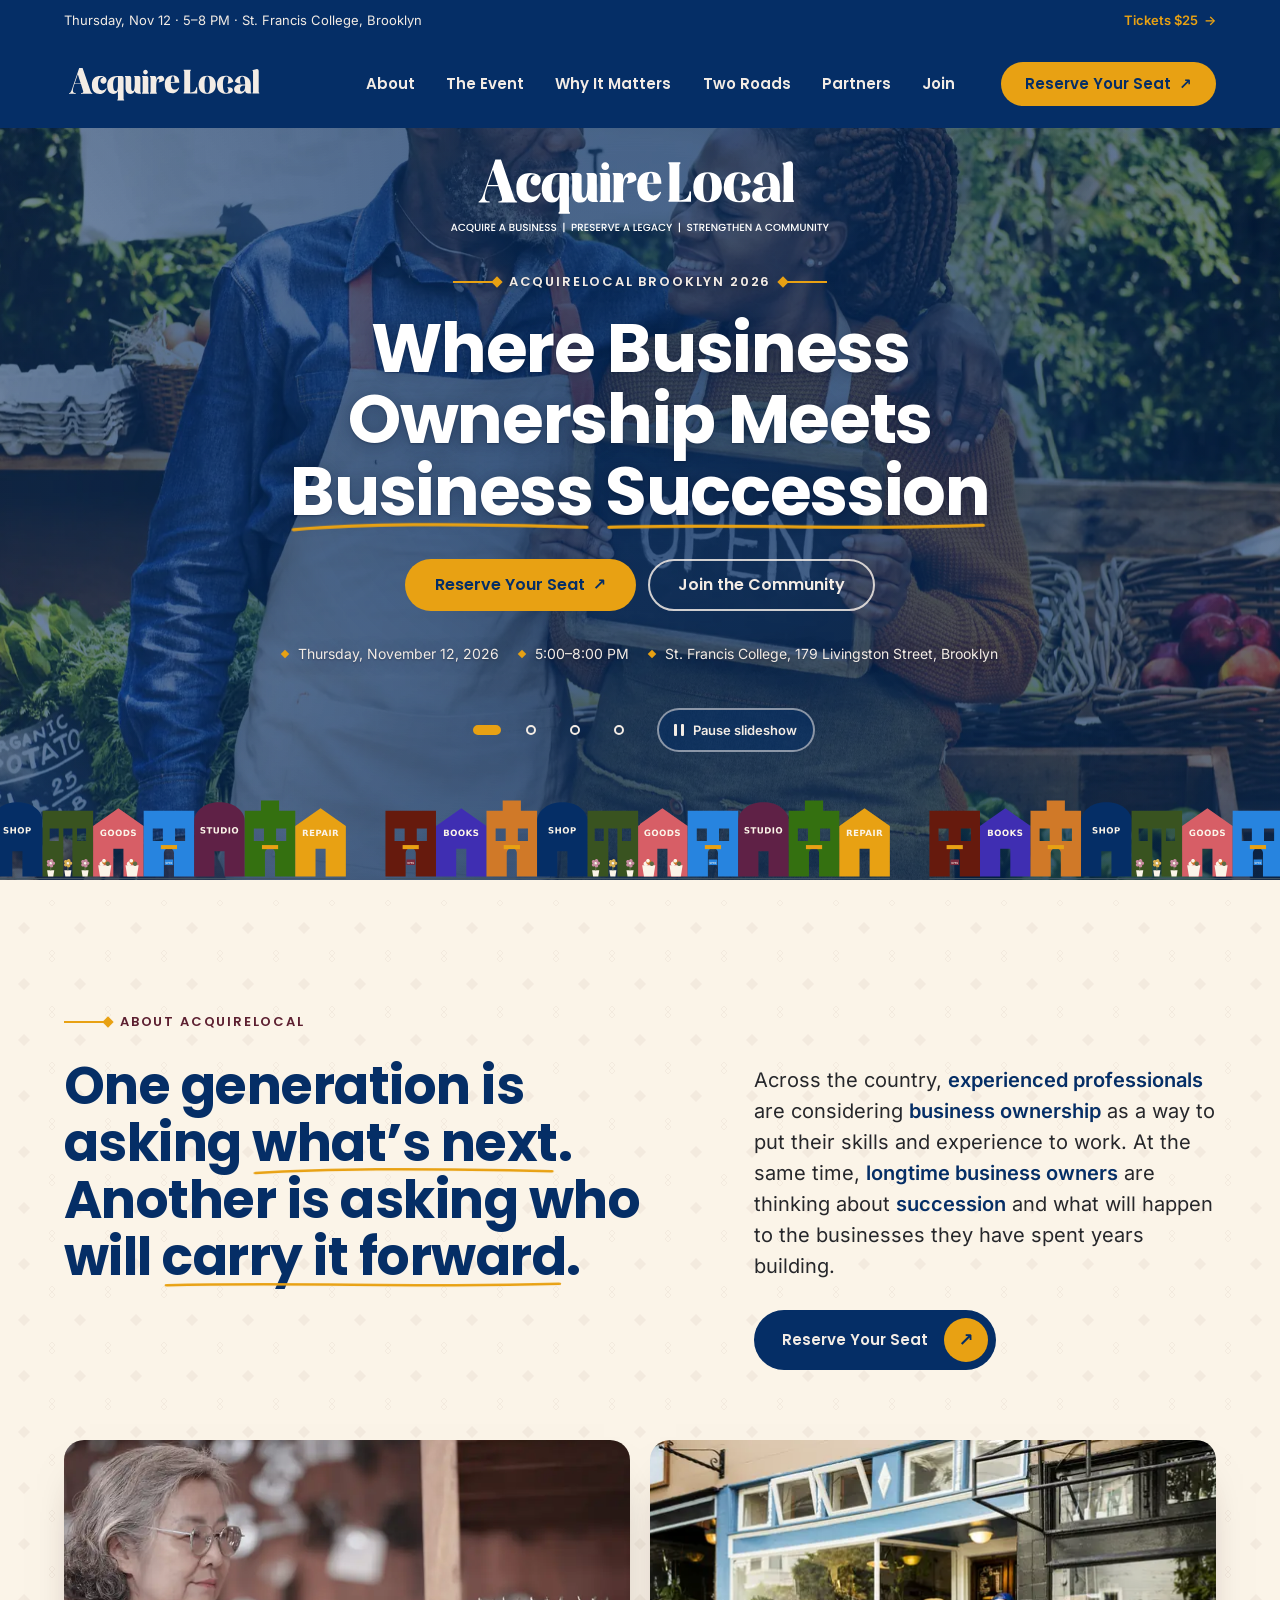
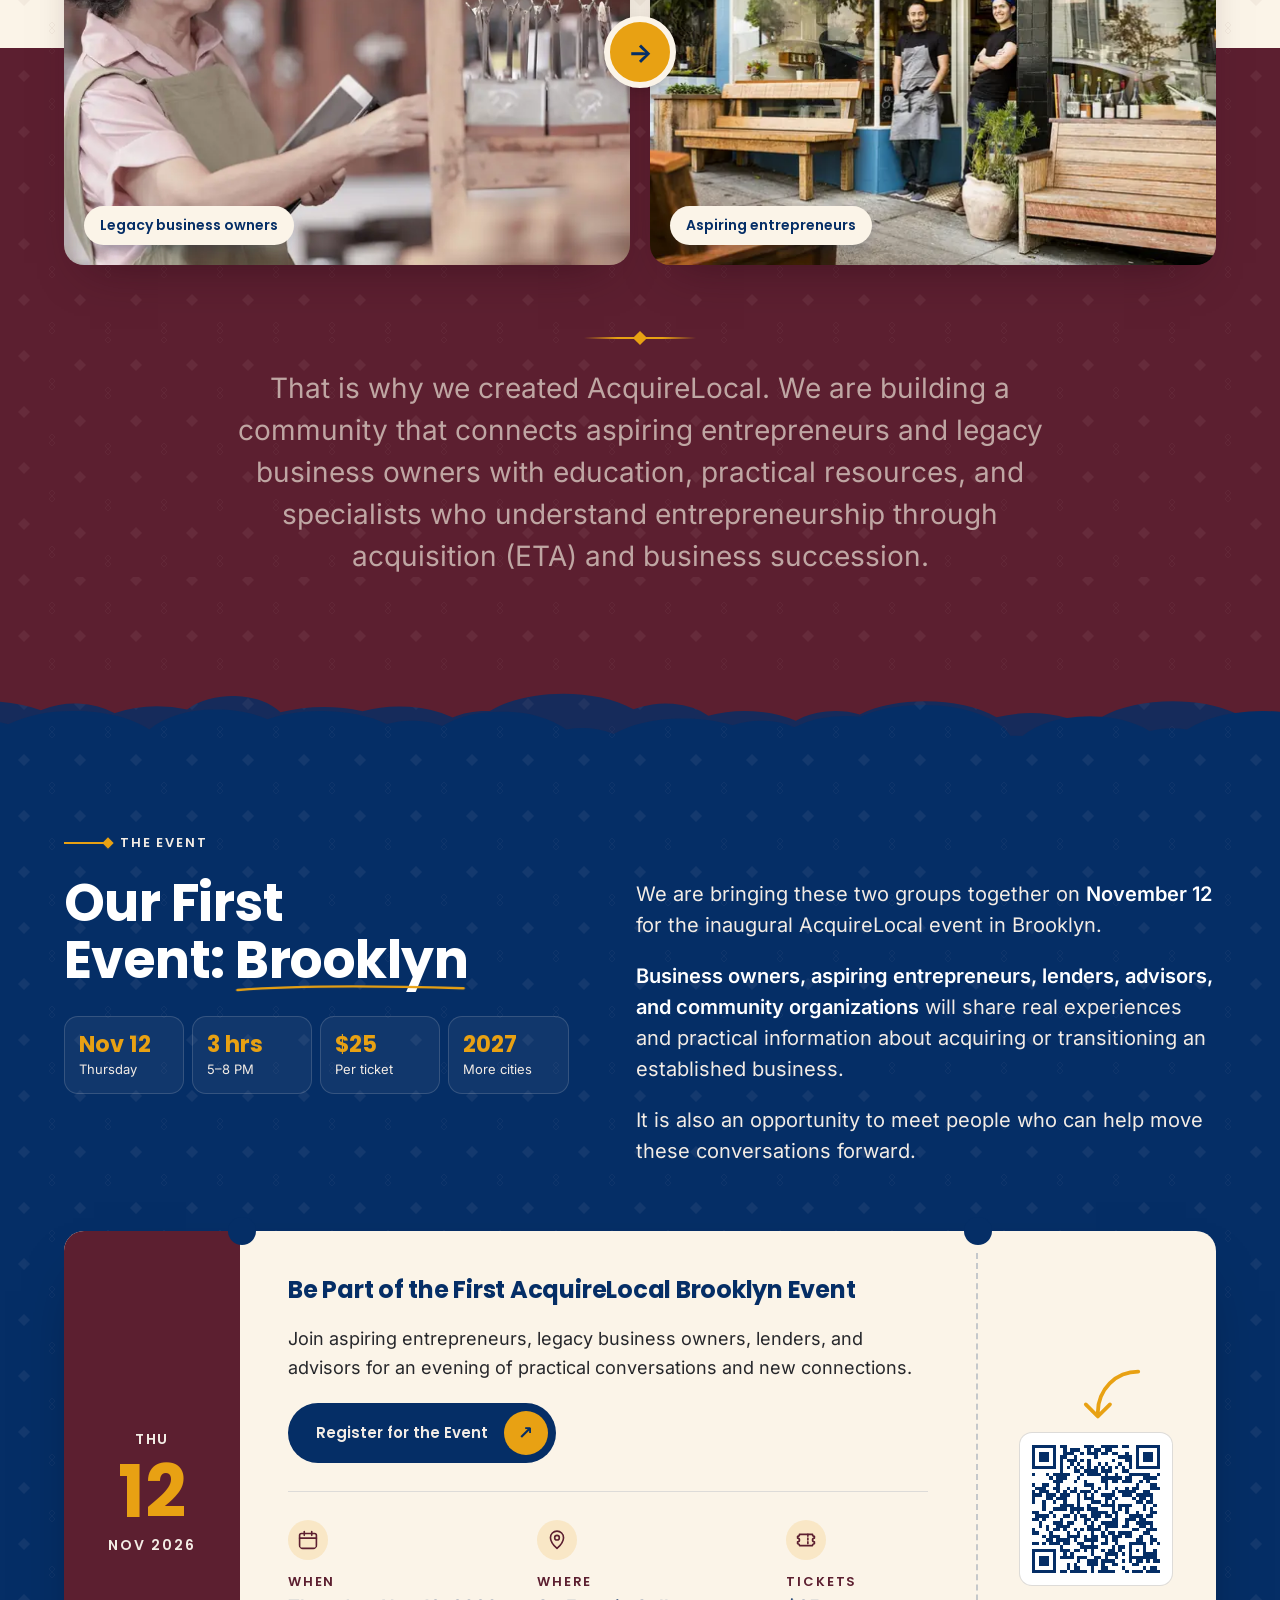
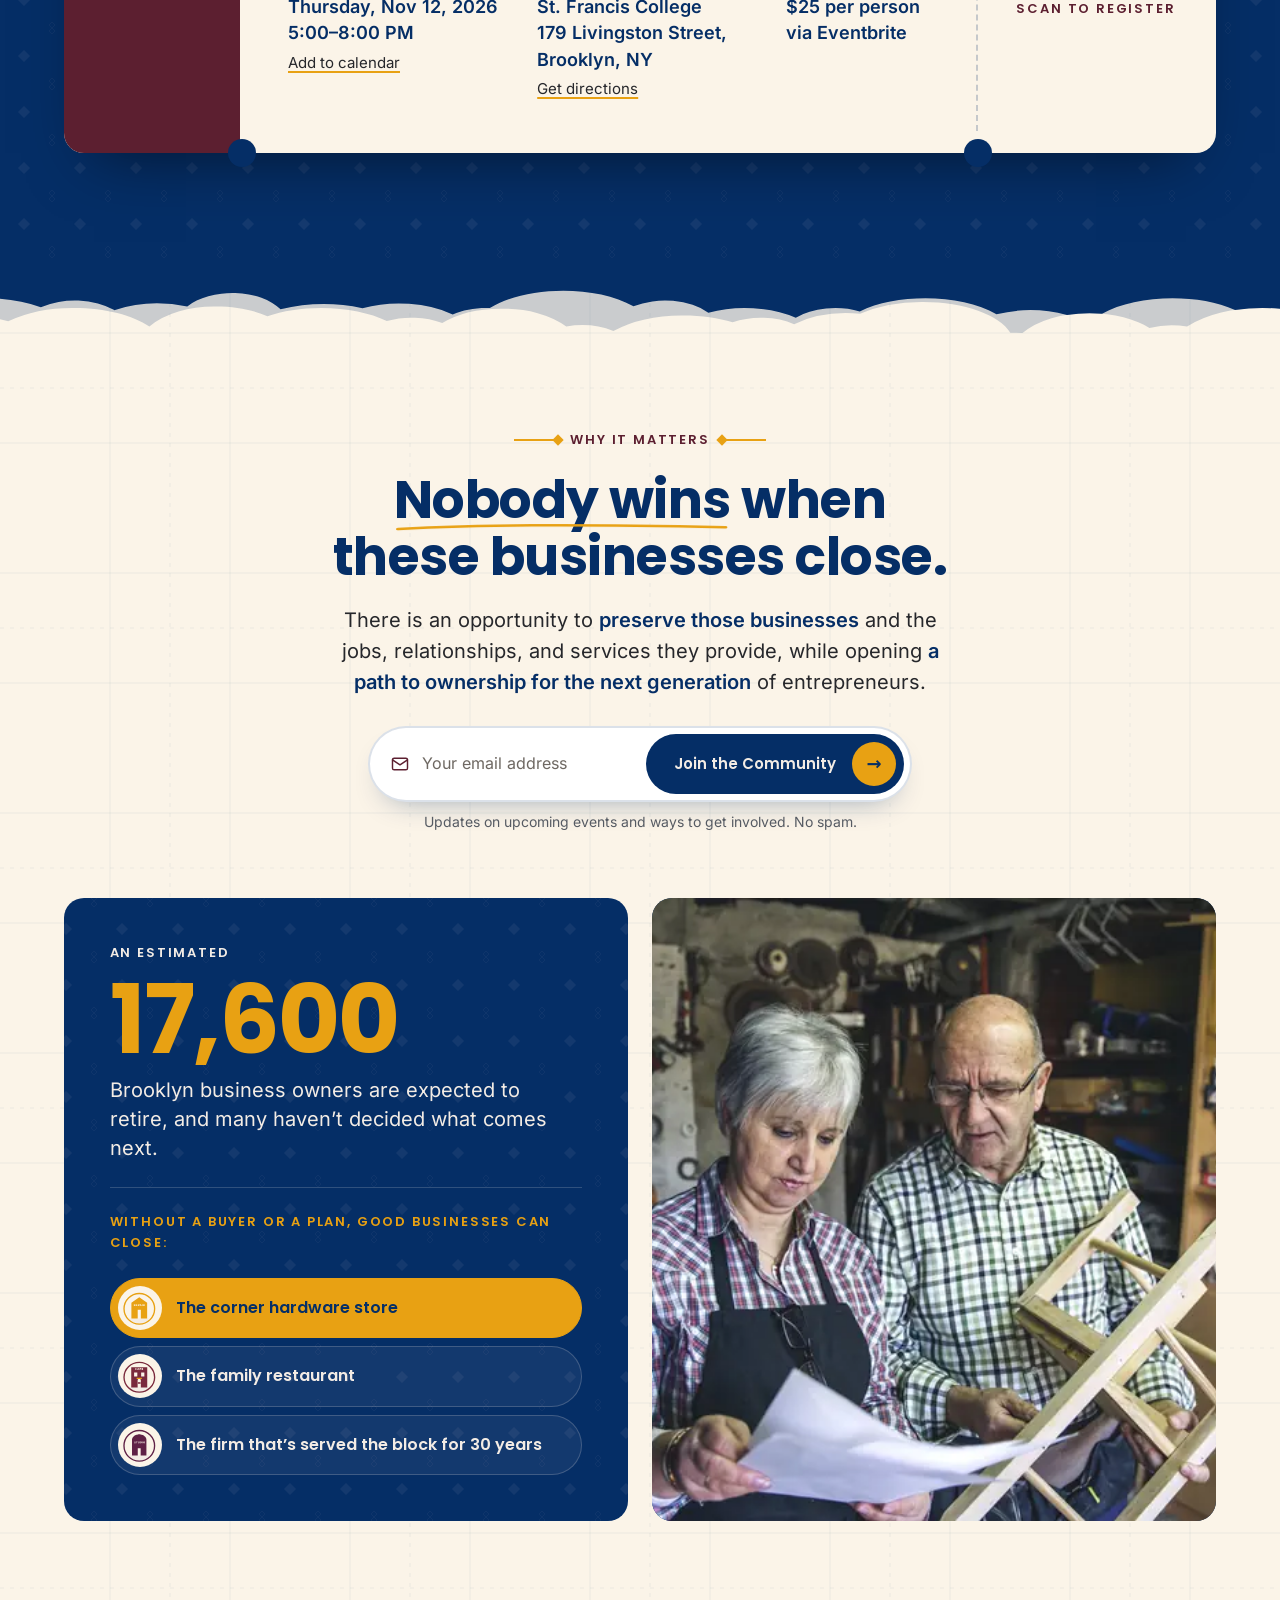
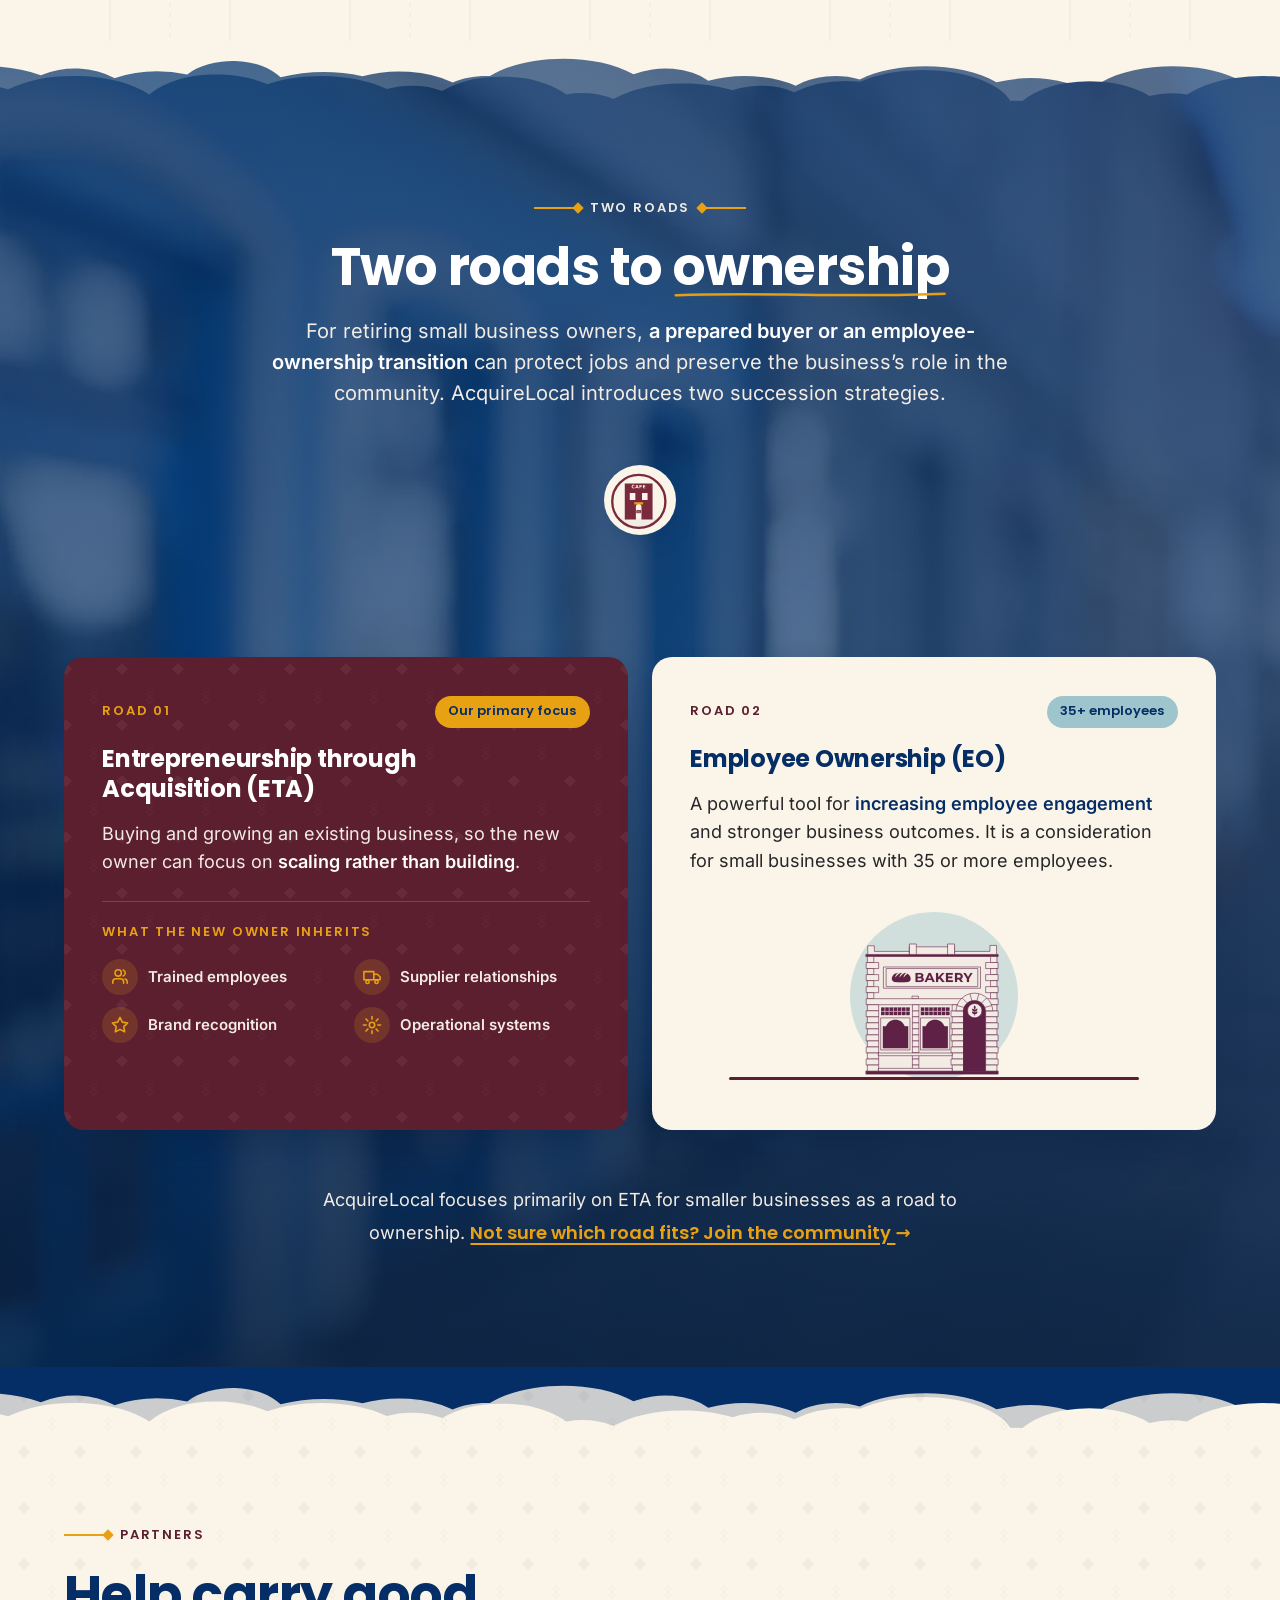
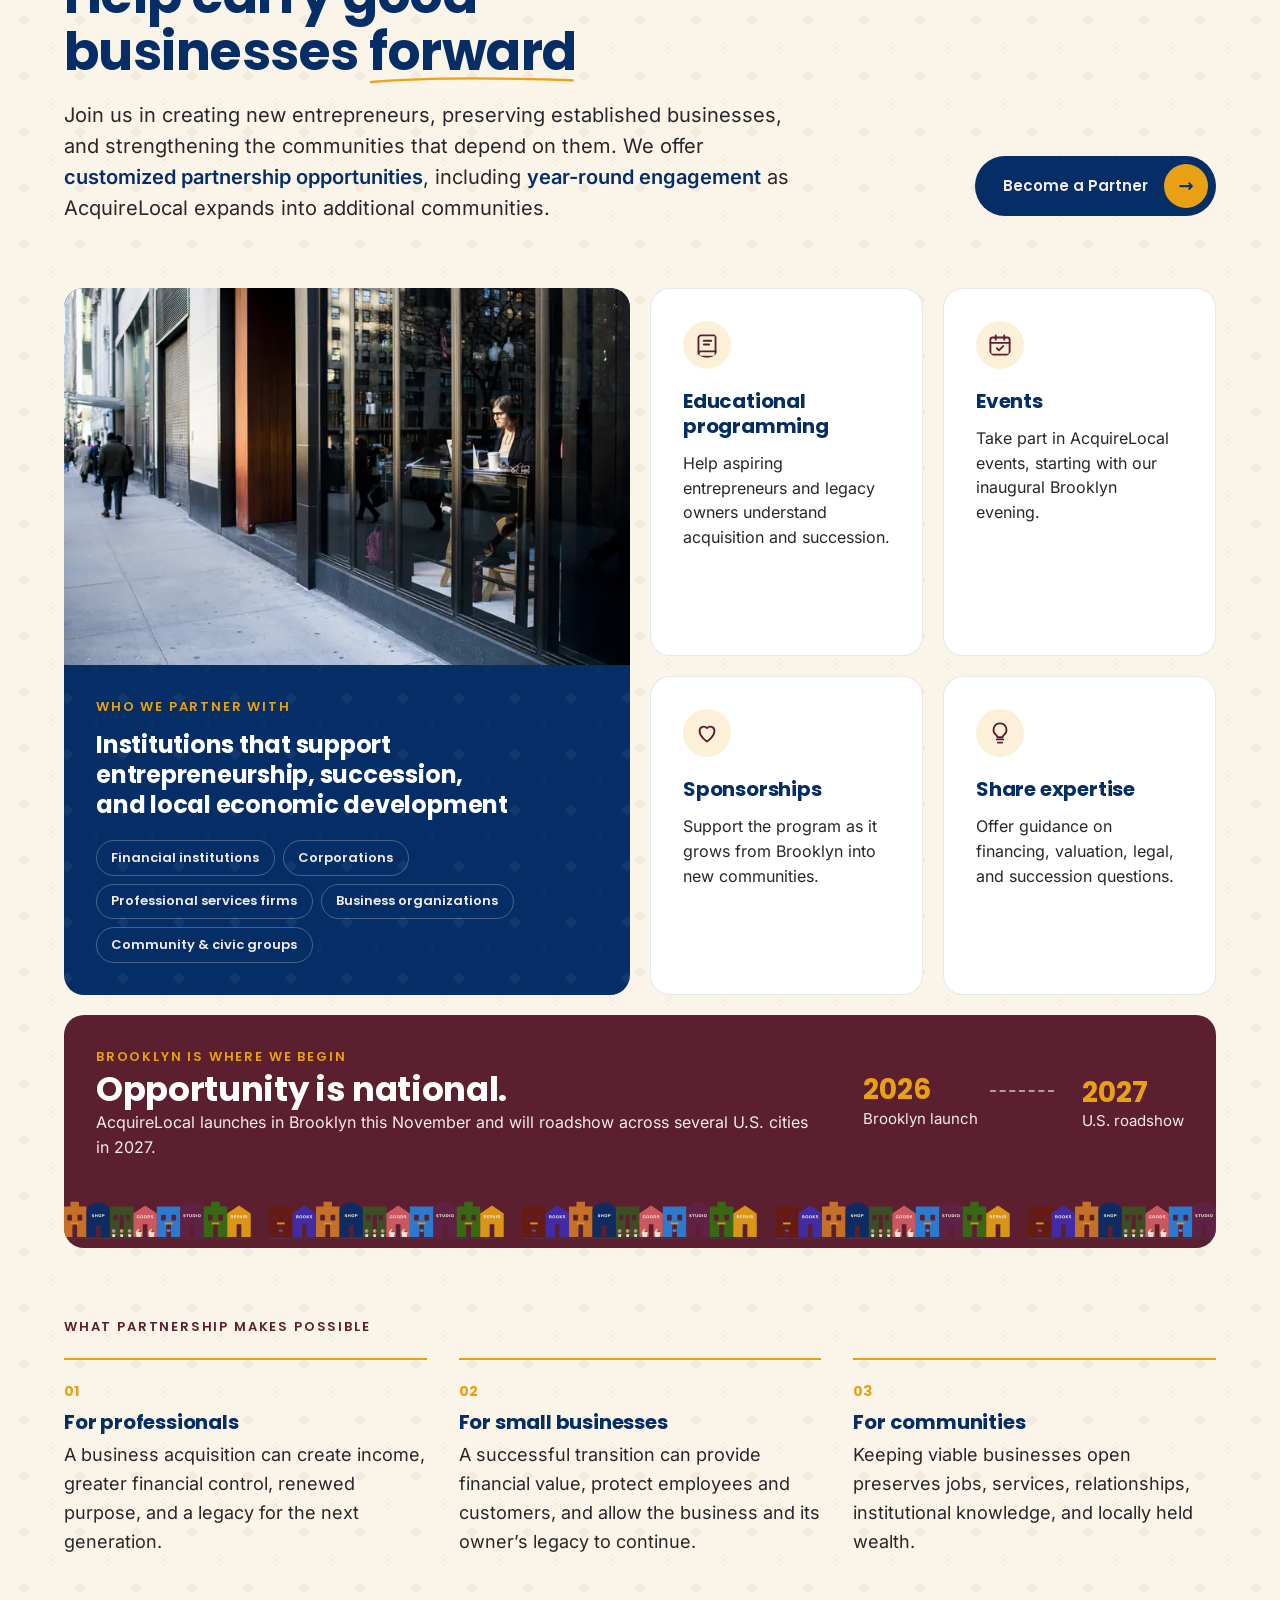
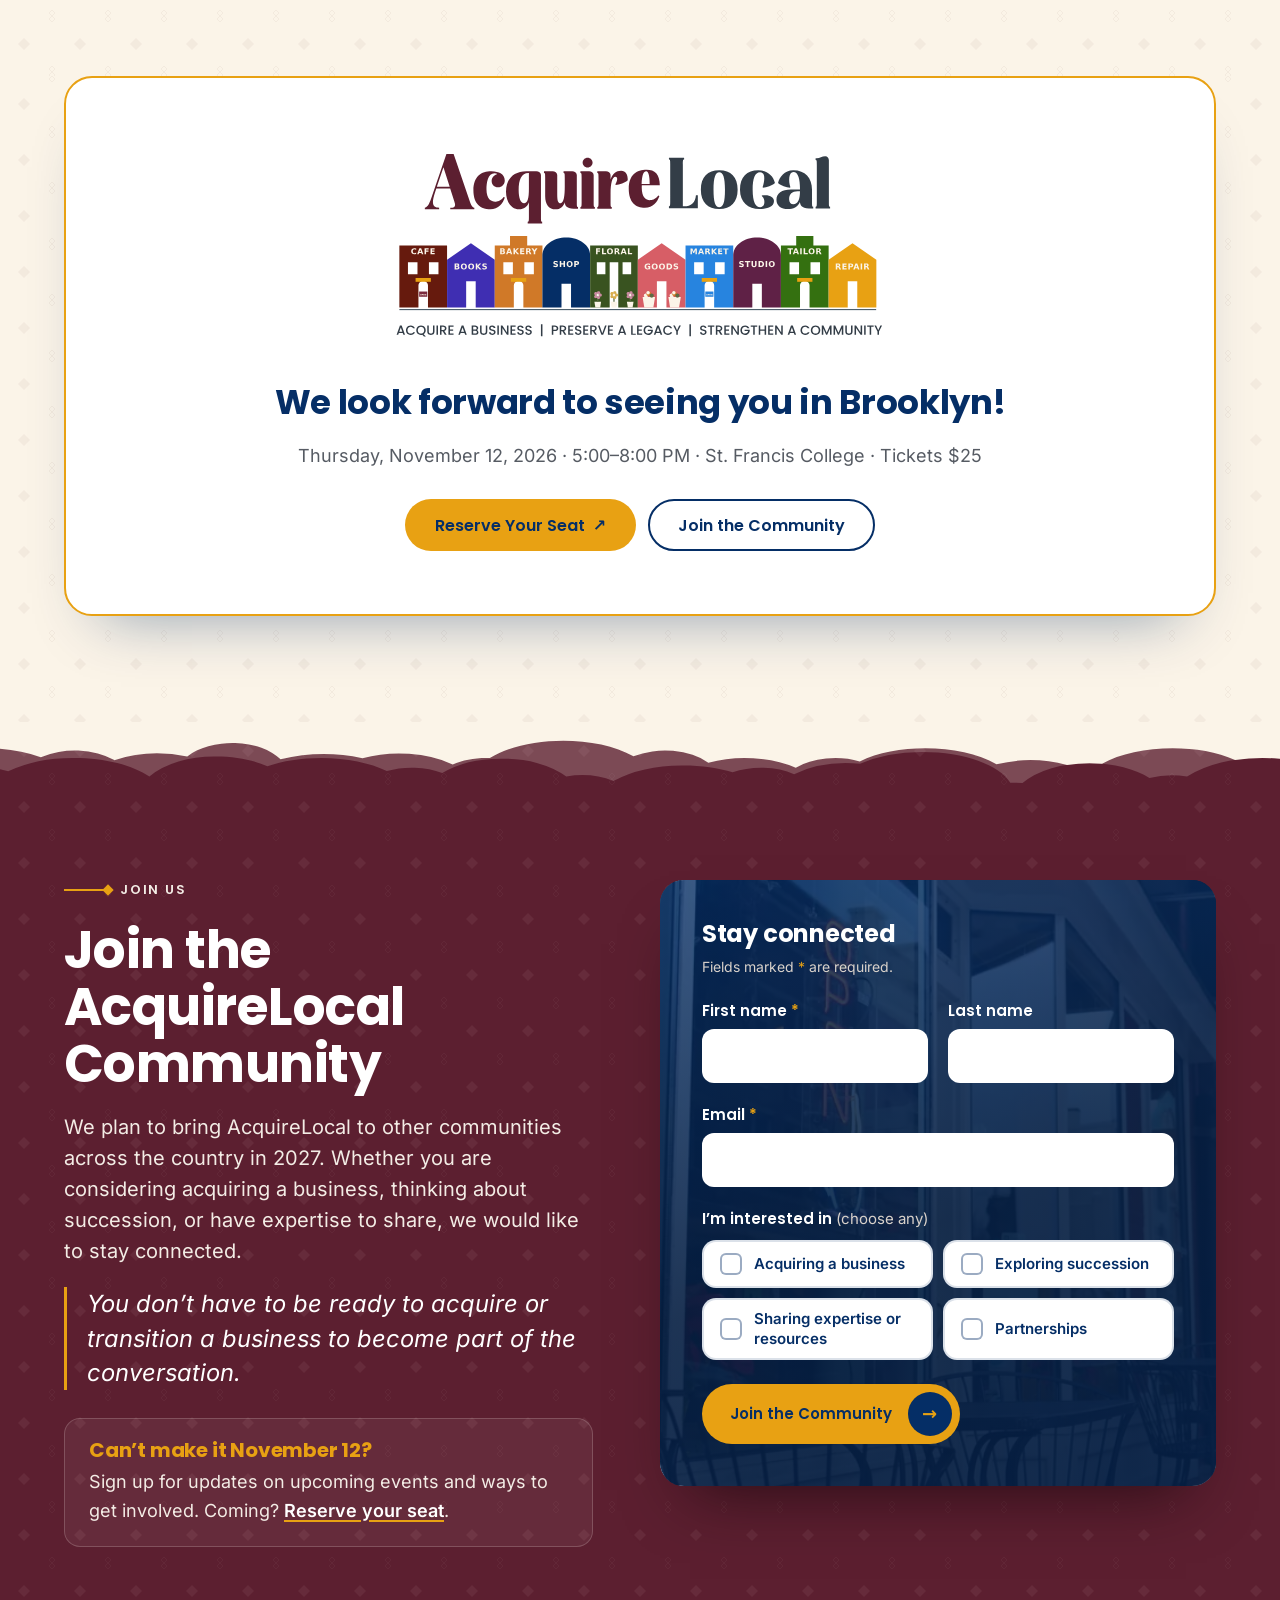
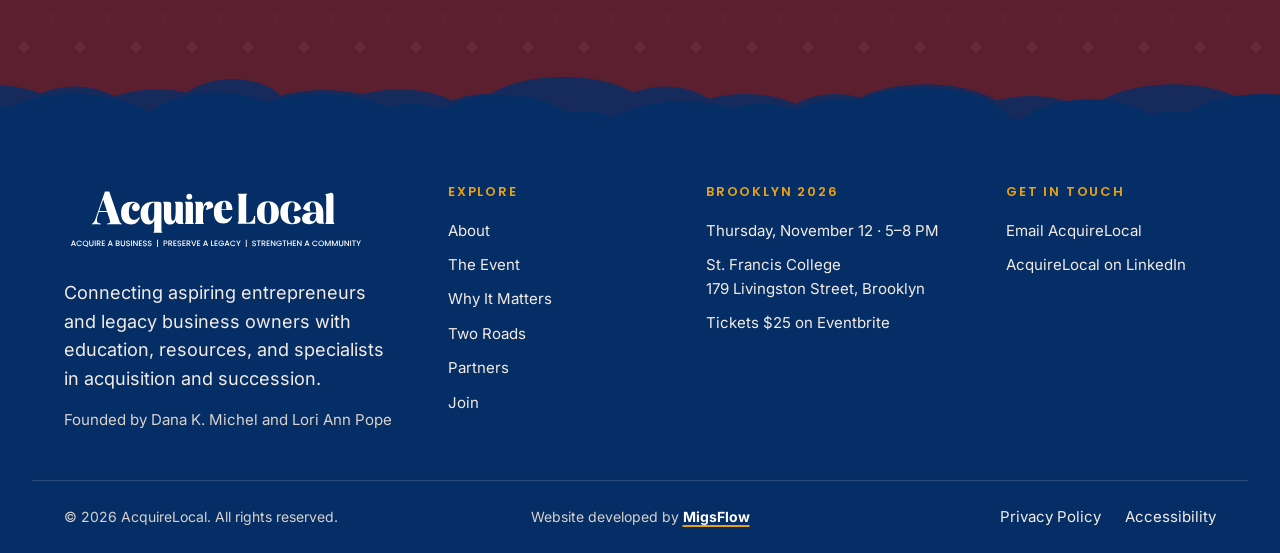
==== index.html @ f108d526 "Distinct Eventbrite tracking codes per ticket link; Become a Partner targets the form Each ticket li" ====
<!DOCTYPE html>
<html lang="en">
<head>
  <meta charset="UTF-8">
  <meta name="viewport" content="width=device-width, initial-scale=1">
  <title>AcquireLocal Brooklyn 2026 | Where Business Ownership Meets Business Succession</title>
  <meta name="description" content="AcquireLocal connects aspiring entrepreneurs and legacy business owners. Join us Thursday, November 12, 2026 at St. Francis College in Brooklyn.">
  <meta name="theme-color" content="#052E66">

  <link rel="preload" href="fonts/web/poppins-bold.woff2" as="font" type="font/woff2" crossorigin>
  <link rel="preload" href="fonts/web/inter-variable.woff2" as="font" type="font/woff2" crossorigin>
  <link rel="preload" href="images/hero/hero-1-1920.webp" as="image" type="image/webp"
        imagesrcset="images/hero/hero-1-960.webp 960w, images/hero/hero-1-1920.webp 1920w" imagesizes="100vw">

  <link rel="stylesheet" href="css/vendor/lenis.css">
  <link rel="stylesheet" href="css/global.css">
  <link rel="stylesheet" href="css/styles.css">
</head>
<body>
  <a class="skip-link" href="#main">Skip to main content</a>

  <!-- ============ HEADER: event bar + navigation ============ -->
  <header class="site-header" id="site-header">
    <div class="topbar">
      <div class="container topbar__inner">
        <p class="topbar__event">
          <span class="topbar__full">Thursday, Nov 12 · 5–8 PM · St. Francis College, Brooklyn</span>
          <span class="topbar__short">Nov 12 · Brooklyn</span>
        </p>
        <a class="topbar__link" data-eventbrite href="https://www.eventbrite.com/e/acquire-local-inaugural-event-tickets-2002596155008?aff=topbar" target="_blank" rel="noopener">
          Tickets $25 <span class="glyph" data-icon="→"></span><span class="visually-hidden"> (opens in a new tab)</span>
        </a>
      </div>
    </div>

    <div class="nav">
      <div class="container nav__inner">
        <a class="nav__logo" href="#" aria-label="AcquireLocal home">
          <img class="nav__logo-img nav__logo-img--light" src="images/brand/wordmark-light.svg" alt="" width="463" height="102">
          <img class="nav__logo-img nav__logo-img--dark" src="images/brand/wordmark.svg" alt="" width="463" height="100">
        </a>

        <button class="nav__toggle" type="button" aria-expanded="false" aria-controls="nav-menu">
          <span class="nav__toggle-bars"></span>
          <span class="visually-hidden">Menu</span>
        </button>

        <nav class="nav__menu" id="nav-menu" aria-label="Main" data-lenis-prevent>
          <ul class="nav__list">
            <li><a class="nav__link" href="#about"><span class="nav__num"></span><span class="nav__label">About</span><span class="nav__arrow"></span></a></li>
            <li><a class="nav__link" href="#event"><span class="nav__num"></span><span class="nav__label">The Event</span><span class="nav__arrow"></span></a></li>
            <li><a class="nav__link" href="#why"><span class="nav__num"></span><span class="nav__label">Why It Matters</span><span class="nav__arrow"></span></a></li>
            <li><a class="nav__link" href="#two-roads"><span class="nav__num"></span><span class="nav__label">Two Roads</span><span class="nav__arrow"></span></a></li>
            <li><a class="nav__link" href="#partners"><span class="nav__num"></span><span class="nav__label">Partners</span><span class="nav__arrow"></span></a></li>
            <li><a class="nav__link" href="#join"><span class="nav__num"></span><span class="nav__label">Join</span><span class="nav__arrow"></span></a></li>
          </ul>
          <div class="nav__aside">
          <a class="btn btn--gold nav__cta" data-eventbrite href="https://www.eventbrite.com/e/acquire-local-inaugural-event-tickets-2002596155008?aff=nav" target="_blank" rel="noopener">
            Reserve Your Seat <span class="btn__arrow" data-icon="↗"></span><span class="visually-hidden"> (opens in a new tab)</span>
          </a>

          <!-- Phone menu only: event + contact details -->
          <div class="nav__contact">
            <div class="nav__contact-group">
              <p class="nav__contact-title">Brooklyn · Nov 12, 2026</p>
              <ul class="nav__contact-list">
                <li>
                  <svg class="nav__icon" viewBox="0 0 24 24" aria-hidden="true"><rect x="3" y="5" width="18" height="16" rx="2"/><path d="M3 10h18M8 3v4M16 3v4"/></svg>
                  <span>Thursday, Nov 12 · 5:00–8:00 PM</span>
                </li>
                <li>
                  <svg class="nav__icon" viewBox="0 0 24 24" aria-hidden="true"><path d="M12 21s-7-6.2-7-11.5A7 7 0 0 1 19 9.5C19 14.8 12 21 12 21z"/><circle cx="12" cy="9.5" r="2.5"/></svg>
                  <a href="https://maps.google.com/?q=St.+Francis+College,+179+Livingston+Street,+Brooklyn,+NY" target="_blank" rel="noopener">St. Francis College, 179 Livingston St, Brooklyn<span class="visually-hidden"> (opens map in a new tab)</span></a>
                </li>
              </ul>
            </div>
            <div class="nav__contact-group">
              <p class="nav__contact-title">Get in touch</p>
              <ul class="nav__contact-list">
                <li>
                  <svg class="nav__icon" viewBox="0 0 24 24" aria-hidden="true"><rect x="3" y="5" width="18" height="14" rx="2"/><path d="m3 7 9 6 9-6"/></svg>
                  <!-- TODO: contact email (pending from client — docx footer placeholder) -->
                  <a href="#">Email AcquireLocal</a>
                </li>
                <li>
                  <svg class="nav__icon" viewBox="0 0 24 24" aria-hidden="true"><rect x="3" y="3" width="18" height="18" rx="3"/><path d="M8 10v7M8 7v.01M12 17v-4a2 2 0 0 1 4 0v4M12 10v7"/></svg>
                  <!-- TODO: LinkedIn URL (pending from client — docx footer placeholder) -->
                  <a href="#">AcquireLocal on LinkedIn</a>
                </li>
              </ul>
            </div>
          </div>
          </div>
        </nav>
      </div>
    </div>
  </header>

  <main id="main" tabindex="-1">

    <!-- ============ HERO ============ -->
    <section class="hero" aria-labelledby="hero-title">
      <div class="hero__slides">
        <picture class="hero__slide is-active" data-slide>
          <source type="image/webp" srcset="images/hero/hero-1-960.webp 960w, images/hero/hero-1-1920.webp 1920w" sizes="100vw">
          <img src="images/hero/hero-1-1920.jpg" srcset="images/hero/hero-1-960.jpg 960w, images/hero/hero-1-1920.jpg 1920w" sizes="100vw" alt="" width="1920" height="1495" fetchpriority="high">
        </picture>
        <picture class="hero__slide" data-slide>
          <source type="image/webp" srcset="images/hero/hero-2-960.webp 960w, images/hero/hero-2-1920.webp 1920w" sizes="100vw">
          <img src="images/hero/hero-2-1920.jpg" srcset="images/hero/hero-2-960.jpg 960w, images/hero/hero-2-1920.jpg 1920w" sizes="100vw" alt="" width="1920" height="1280" loading="lazy">
        </picture>
        <picture class="hero__slide" data-slide>
          <source type="image/webp" srcset="images/hero/hero-3-960.webp 960w, images/hero/hero-3-1920.webp 1920w" sizes="100vw">
          <img src="images/hero/hero-3-1920.jpg" srcset="images/hero/hero-3-960.jpg 960w, images/hero/hero-3-1920.jpg 1920w" sizes="100vw" alt="" width="1920" height="1274" loading="lazy">
        </picture>
        <picture class="hero__slide" data-slide>
          <source type="image/webp" srcset="images/hero/hero-4-960.webp 960w, images/hero/hero-4-1920.webp 1920w" sizes="100vw">
          <img src="images/hero/hero-4-1920.jpg" srcset="images/hero/hero-4-960.jpg 960w, images/hero/hero-4-1920.jpg 1920w" sizes="100vw" alt="" width="1920" height="1280" loading="lazy">
        </picture>
      </div>
      <div class="hero__overlay"></div>

      <div class="container hero__inner">
        <div class="hero__content">
          <!-- Docx: "AcquireLocal (use wordmark with tagline)". White knockout per brand guide p.7 -->
          <img class="hero__lockup" src="images/brand/logo-tagline-white.svg" alt="AcquireLocal: Acquire a Business. Preserve a Legacy. Strengthen a Community." width="686" height="168">
          <p class="eyebrow eyebrow--light">
            <span class="eyebrow__rule"></span>
            AcquireLocal Brooklyn 2026
            <span class="eyebrow__rule eyebrow__rule--end"></span>
          </p>
          <h1 class="hero__title" id="hero-title" data-marks>Where Business Ownership Meets <span class="mark">Business<svg class="mark__line" viewBox="0 0 200 12" preserveAspectRatio="none" role="presentation" focusable="false"><path pathLength="1" d="M3 8.5C48 4 104 3.2 197 6.5"/></svg></span> <span class="mark mark--2">Succession<svg class="mark__line" viewBox="0 0 200 12" preserveAspectRatio="none" role="presentation" focusable="false"><path pathLength="1" d="M3 6.5C70 3.5 130 9 197 5"/></svg></span></h1>

          <div class="hero__actions">
            <a class="btn btn--gold btn--lg" data-eventbrite href="https://www.eventbrite.com/e/acquire-local-inaugural-event-tickets-2002596155008?aff=hero" target="_blank" rel="noopener">
              Reserve Your Seat <span class="btn__arrow" data-icon="↗"></span><span class="visually-hidden"> (opens in a new tab)</span>
            </a>
            <a class="btn btn--outline-light btn--lg" href="#join">Join the Community</a>
          </div>

          <ul class="hero__details" aria-label="Event details">
            <li>Thursday, November 12, 2026</li>
            <li>5:00–8:00 PM</li>
            <li>St. Francis College, 179 Livingston Street, Brooklyn</li>
          </ul>
        </div>

      </div>

      <div class="hero__controls container">
        <div class="hero__dots" role="group" aria-label="Choose photo">
          <button type="button" class="hero__dot is-active" aria-label="Photo 1 of 4" aria-pressed="true" data-dot="0"></button>
          <button type="button" class="hero__dot" aria-label="Photo 2 of 4" aria-pressed="false" data-dot="1"></button>
          <button type="button" class="hero__dot" aria-label="Photo 3 of 4" aria-pressed="false" data-dot="2"></button>
          <button type="button" class="hero__dot" aria-label="Photo 4 of 4" aria-pressed="false" data-dot="3"></button>
        </div>
        <button type="button" class="hero__pause" aria-pressed="false" data-pause>
          <span class="hero__pause-icon"></span>
          <span class="hero__pause-label">Pause slideshow</span>
        </button>
      </div>

      <div class="hero__storefronts"></div>
    </section>

    <!-- ============ ABOUT — "One generation is asking…" ============ -->
    <section class="about" id="about" aria-labelledby="about-title">
      <div class="container">

        <div class="about__intro">
          <p class="eyebrow about__eyebrow">
            <span class="eyebrow__rule"></span>
            About AcquireLocal
          </p>
          <h2 class="about__title t-h1" id="about-title" data-marks>One generation is asking <span class="mark-keep"><span class="mark">what’s next<svg class="mark__line" viewBox="0 0 200 12" preserveAspectRatio="none" role="presentation" focusable="false"><path pathLength="1" d="M3 8.5C48 4 104 3.2 197 6.5"/></svg></span>.</span> Another is asking who will <span class="mark-keep"><span class="mark mark--2">carry it forward<svg class="mark__line" viewBox="0 0 200 12" preserveAspectRatio="none" role="presentation" focusable="false"><path pathLength="1" d="M3 6.5C70 3.5 130 9 197 5"/></svg></span>.</span></h2>
          <div class="about__copy">
            <p class="about__text">Across the country, <strong>experienced professionals</strong> are considering <strong>business ownership</strong> as a way to put their skills and experience to work. At the same time, <strong>longtime business owners</strong> are thinking about <strong>succession</strong> and what will happen to the businesses they have spent years building.</p>
            <a class="btn btn--arrow" data-eventbrite href="https://www.eventbrite.com/e/acquire-local-inaugural-event-tickets-2002596155008?aff=about" target="_blank" rel="noopener">
              <span class="btn--arrow__label">Reserve Your Seat</span>
              <span class="btn--arrow__icon" data-icon="↗"></span>
              <span class="visually-hidden"> (opens in a new tab)</span>
            </a>
          </div>
        </div>

      </div>

      <div class="about__band">
        <div class="container">

        <div class="about__pair">
          <figure class="about__photo">
            <picture>
              <source type="image/webp" srcset="images/about/about-legacy-760.webp 760w, images/about/about-legacy-1200.webp 1200w" sizes="(min-width: 48em) 50vw, 100vw">
              <img src="images/about/about-legacy-1200.jpg" srcset="images/about/about-legacy-760.jpg 760w, images/about/about-legacy-1200.jpg 1200w" sizes="(min-width: 48em) 50vw, 100vw"
                   alt="A longtime shop owner arranging merchandise in her store" width="1200" height="1800" loading="lazy">
            </picture>
            <figcaption class="about__tag">Legacy business owners</figcaption>
          </figure>

          <div class="about__handoff"><span class="glyph" data-icon="→"></span></div>

          <figure class="about__photo">
            <picture>
              <source type="image/webp" srcset="images/about/about-next-640.webp 640w, images/about/about-next-1000.webp 1000w" sizes="(min-width: 48em) 50vw, 100vw">
              <img src="images/about/about-next-1000.jpg" srcset="images/about/about-next-640.jpg 640w, images/about/about-next-1000.jpg 1000w" sizes="(min-width: 48em) 50vw, 100vw"
                   alt="Two young business owners standing outside their café" width="1000" height="667" loading="lazy">
            </picture>
            <figcaption class="about__tag">Aspiring entrepreneurs</figcaption>
          </figure>
        </div>

        <div class="about__statement">
        <span class="about__divider"></span>
        <p class="about__story" data-reveal-text>That is why we created AcquireLocal. We are building a community that connects aspiring entrepreneurs and legacy business owners with education, practical resources, and specialists who understand entrepreneurship through acquisition (ETA) and business succession.</p>
        </div>

        </div>
      </div>
    </section>

    <!-- Placeholder anchors for upcoming sections (built next, section by section) -->
    <!-- ============ THE EVENT — ticket card ============ -->
    <section class="event" id="event" aria-labelledby="event-title">
      <div class="container">

        <div class="event__intro">
          <p class="eyebrow eyebrow--light event__eyebrow">
            <span class="eyebrow__rule"></span>
            The Event
          </p>

          <div class="event__head">
            <h2 class="event__title t-h1" id="event-title" data-marks>Our First Event: <span class="mark-keep"><span class="mark">Brooklyn<svg class="mark__line" viewBox="0 0 200 12" preserveAspectRatio="none" role="presentation" focusable="false"><path pathLength="1" d="M3 8.5C48 4 104 3.2 197 6.5"/></svg></span></span></h2>

            <ul class="event__stats" aria-label="Event at a glance" tabindex="0">
              <li><span class="event__stat-num">Nov 12</span><span class="event__stat-label">Thursday</span></li>
              <li><span class="event__stat-num">3 hrs</span><span class="event__stat-label">5–8 PM</span></li>
              <li><span class="event__stat-num">$25</span><span class="event__stat-label">Per ticket</span></li>
              <li><span class="event__stat-num">2027</span><span class="event__stat-label">More cities</span></li>
            </ul>
            <p class="event__swipe">
              <svg viewBox="0 0 24 24" role="presentation" focusable="false"><path d="M9 11V5.5a1.5 1.5 0 0 1 3 0V10m0-1.5a1.5 1.5 0 0 1 3 0V11m0-1a1.5 1.5 0 0 1 3 0v4.5a6 6 0 0 1-6 6h-.6a6 6 0 0 1-4.6-2.2L4.6 15a1.5 1.5 0 0 1 2.3-1.9L9 15.5"/></svg>
              Swipe for more
              <span class="event__swipe-arrow glyph" data-icon="→"></span>
            </p>
          </div>

          <div class="event__copy">
            <p class="event__text">We are bringing these two groups together on <strong>November 12</strong> for the inaugural AcquireLocal event in Brooklyn.</p>
            <p class="event__text"><strong>Business owners, aspiring entrepreneurs, lenders, advisors, and community organizations</strong> will share real experiences and practical information about acquiring or transitioning an established business.</p>
            <p class="event__text">It is also an opportunity to meet people who can help move these conversations forward.</p>
          </div>
        </div>

        <div class="ticket" data-in-view>
          <div class="ticket__date">
            <span class="ticket__dow">Thu</span>
            <span class="ticket__day">12</span>
            <span class="ticket__month">Nov 2026</span>
          </div>

          <div class="ticket__perf"></div>

          <div class="ticket__main">
            <h3 class="ticket__title t-h3" id="ticket-title">Be Part of the First AcquireLocal Brooklyn Event</h3>
            <p class="ticket__text">Join aspiring entrepreneurs, legacy business owners, lenders, and advisors for an evening of practical conversations and new connections.</p>
            <a class="btn btn--arrow ticket__cta" data-eventbrite href="https://www.eventbrite.com/e/acquire-local-inaugural-event-tickets-2002596155008?aff=ticket" target="_blank" rel="noopener">
              <span class="btn--arrow__label">Register for the Event</span>
              <span class="btn--arrow__icon" data-icon="↗"></span>
              <span class="visually-hidden"> (opens in a new tab)</span>
            </a>

            <ul class="ticket__details">
              <li>
                <svg class="ticket__icon" viewBox="0 0 24 24" aria-hidden="true"><rect x="3" y="5" width="18" height="16" rx="2"/><path d="M3 10h18M8 3v4M16 3v4"/></svg>
                <div>
                  <span class="ticket__label">When</span>
                  <span class="ticket__value">Thursday, Nov 12, 2026<br>5:00–8:00 PM</span>
                  <a class="ticket__link" href="files/acquirelocal-brooklyn-2026.ics" download>Add to calendar</a>
                </div>
              </li>
              <li>
                <svg class="ticket__icon" viewBox="0 0 24 24" aria-hidden="true"><path d="M12 21s-7-6.2-7-11.5A7 7 0 0 1 19 9.5C19 14.8 12 21 12 21z"/><circle cx="12" cy="9.5" r="2.5"/></svg>
                <div>
                  <span class="ticket__label">Where</span>
                  <span class="ticket__value">St. Francis College<br>179 Livingston Street, Brooklyn, NY</span>
                  <a class="ticket__link" href="https://maps.google.com/?q=St.+Francis+College,+179+Livingston+Street,+Brooklyn,+NY" target="_blank" rel="noopener">Get directions<span class="visually-hidden"> (opens in a new tab)</span></a>
                </div>
              </li>
              <li>
                <svg class="ticket__icon" viewBox="0 0 24 24" aria-hidden="true"><path d="M3 8a2 2 0 0 0 2-2h14a2 2 0 0 0 2 2v2a2 2 0 0 0 0 4v2a2 2 0 0 0-2 2H5a2 2 0 0 0-2-2v-2a2 2 0 0 0 0-4z"/><path d="M14 6v12" stroke-dasharray="2 2"/></svg>
                <div>
                  <span class="ticket__label">Tickets</span>
                  <span class="ticket__value">$25 per person<br>via Eventbrite</span>
                </div>
              </li>
            </ul>

          </div>

          <div class="ticket__perf ticket__perf--qr"></div>

          <div class="ticket__qr">
            <svg class="ticket__arrow" viewBox="0 0 64 64" aria-hidden="true" focusable="false"><path d="M60 6a45.13 45.13 0 0 0-45.08 45.17l-9.51-9.51a2 2 0 0 0-2.82 2.83l12.92 12.92a2 2 0 0 0 2.83 0l12.92-12.92a2 2 0 0 0-2.83-2.83l-9.51 9.51A41.13 41.13 0 0 1 60 10a2 2 0 0 0 0-4z"/></svg>
            <img src="images/brand/qr-eventbrite.svg" alt="QR code that opens the Eventbrite registration page" width="160" height="160" loading="lazy">
            <p class="ticket__qr-text">Scan to register</p>
          </div>
        </div>

      </div>
    </section>
    <!-- ============ WHY IT MATTERS ============ -->
    <section class="why" id="why" aria-labelledby="why-title">
      <div class="container">

        <div class="why__intro">
          <p class="eyebrow why__eyebrow">
            <span class="eyebrow__rule"></span>
            Why It Matters
            <span class="eyebrow__rule eyebrow__rule--end"></span>
          </p>
          <h2 class="why__title t-h1" id="why-title" data-marks><span class="mark-keep"><span class="mark">Nobody wins<svg class="mark__line" viewBox="0 0 200 12" preserveAspectRatio="none" role="presentation" focusable="false"><path pathLength="1" d="M3 8.5C48 4 104 3.2 197 6.5"/></svg></span></span> when these businesses close.</h2>
          <div class="why__copy">
            <p class="why__text">There is an opportunity to <strong>preserve those businesses</strong> and the jobs, relationships, and services they provide, while opening <strong>a path to ownership for the next generation</strong> of entrepreneurs.</p>
            <!-- Netlify Forms: detected at deploy; submissions are emailed via Netlify (Forms → Form notifications) -->
            <form class="signup" name="email-updates" method="POST" data-netlify="true" netlify-honeypot="bot-field" data-signup>
              <input type="hidden" name="form-name" value="email-updates">
              <p class="visually-hidden" aria-hidden="true"><label>Leave this empty: <input name="bot-field" tabindex="-1" autocomplete="off"></label></p>
              <label class="visually-hidden" for="why-email">Email address</label>
              <div class="signup__bar">
                <svg class="signup__icon" viewBox="0 0 24 24" aria-hidden="true" focusable="false"><rect x="3" y="5" width="18" height="14" rx="2"/><path d="m3 7 9 6 9-6"/></svg>
                <input class="signup__input" id="why-email" type="email" name="email" placeholder="Your email address" autocomplete="email" required>
                <button class="btn btn--arrow signup__btn" type="submit">
                  <span class="btn--arrow__label">Join the Community</span>
                  <span class="btn--arrow__icon" data-icon="→"></span>
                </button>
              </div>
              <p class="signup__note">Updates on upcoming events and ways to get involved. No spam.</p>
              <p class="signup__status" role="status" aria-live="polite"></p>
            </form>
          </div>
        </div>

        <div class="why__body">
          <div class="why__card">
            <!-- TODO: cite the source for this estimate (pending from client) -->
            <p class="why__stat">
              <span class="why__kicker">An estimated</span>
              <span class="why__num" data-count="17600">17,600</span>
              <span class="why__stat-label">Brooklyn business owners are expected to retire, and many haven’t decided what comes next.</span>
            </p>

            <p class="why__lead" id="why-lead">Without a buyer or a plan, good businesses can close:</p>
            <div class="why__tabs" role="group" aria-labelledby="why-lead">
                <button class="why__tab is-active" type="button" id="why-tab-hardware" aria-controls="why-panel-hardware" aria-pressed="true">
                  <img src="images/brand/icon-repair.svg" alt="" width="44" height="44">
                  <span>The corner hardware store</span>
                </button>
                <button class="why__tab" type="button" id="why-tab-restaurant" aria-controls="why-panel-restaurant" aria-pressed="false">
                  <img src="images/brand/icon-cafe-ring.svg" alt="" width="44" height="44">
                  <span>The family restaurant</span>
                </button>
                <button class="why__tab" type="button" id="why-tab-firm" aria-controls="why-panel-firm" aria-pressed="false">
                  <img src="images/brand/icon-studio.svg" alt="" width="44" height="44">
                  <span>The firm that’s served the block for 30 years</span>
                </button>
            </div>
          </div>

          <div class="why__media">
            <figure class="why__photo is-active" id="why-panel-hardware">
              <picture>
                <source type="image/webp" srcset="images/why/why-hardware-700.webp 700w, images/why/why-hardware-1100.webp 1100w" sizes="(min-width: 64em) 45vw, 100vw">
                <img src="images/why/why-hardware-1100.jpg" srcset="images/why/why-hardware-700.jpg 700w, images/why/why-hardware-1100.jpg 1100w" sizes="(min-width: 64em) 45vw, 100vw" alt="An older couple working together in their workshop" loading="lazy">
              </picture>
            </figure>
            <figure class="why__photo" id="why-panel-restaurant" hidden>
              <picture>
                <source type="image/webp" srcset="images/why/why-restaurant-700.webp 700w, images/why/why-restaurant-1100.webp 1100w" sizes="(min-width: 64em) 45vw, 100vw">
                <img src="images/why/why-restaurant-1100.jpg" srcset="images/why/why-restaurant-700.jpg 700w, images/why/why-restaurant-1100.jpg 1100w" sizes="(min-width: 64em) 45vw, 100vw" alt="Tables and chairs set outside a neighborhood restaurant" loading="lazy">
              </picture>
            </figure>
            <figure class="why__photo" id="why-panel-firm" hidden>
              <picture>
                <source type="image/webp" srcset="images/why/why-firm-700.webp 700w, images/why/why-firm-1100.webp 1100w" sizes="(min-width: 64em) 45vw, 100vw">
                <img src="images/why/why-firm-1100.jpg" srcset="images/why/why-firm-700.jpg 700w, images/why/why-firm-1100.jpg 1100w" sizes="(min-width: 64em) 45vw, 100vw" alt="A longtime craftsman at work in his studio" loading="lazy">
              </picture>
            </figure>
          </div>
        </div>

      </div>
    </section>

    <!-- ============ TWO ROADS (street photo + navy overlay) ============ -->
    <section class="roads" id="two-roads" aria-labelledby="roads-title">
      <picture class="roads__bg">
        <source type="image/webp" srcset="images/roads/roads-street-960.webp 960w, images/roads/roads-street-1920.webp 1920w" sizes="100vw">
        <img src="images/roads/roads-street-1920.jpg" srcset="images/roads/roads-street-960.jpg 960w, images/roads/roads-street-1920.jpg 1920w" sizes="100vw" alt="" loading="lazy">
      </picture>
      <div class="container">

        <div class="roads__intro">
          <div class="roads__heading">
            <p class="eyebrow eyebrow--light">
              <span class="eyebrow__rule"></span>
              Two Roads
              <span class="eyebrow__rule eyebrow__rule--end"></span>
            </p>
            <h2 class="roads__title t-h1" id="roads-title" data-marks>Two roads to <span class="mark-keep"><span class="mark">ownership<svg class="mark__line" viewBox="0 0 200 12" preserveAspectRatio="none" role="presentation" focusable="false"><path pathLength="1" d="M3 6.5C70 3.5 130 9 197 5"/></svg></span></span></h2>
          </div>
          <p class="roads__text">For retiring small business owners, <strong>a prepared buyer or an employee-ownership transition</strong> can protect jobs and preserve the business’s role in the community. AcquireLocal introduces two succession strategies.</p>
        </div>

        <!-- Fork in the road: draws in on scroll (desktop/tablet). Phones get a vertical road instead. -->
        <div class="roads__fork" data-in-view>
          <img class="roads__start" src="images/brand/icon-cafe-ring.svg" alt="" width="170" height="165">
          <svg class="roads__svg" viewBox="0 0 1000 200" preserveAspectRatio="none" role="presentation" focusable="false">
            <g class="roads__curb">
              <path d="M500 0V60C500 130 250 110 250 200"/>
              <path d="M500 60C500 130 750 110 750 200"/>
            </g>
            <g class="roads__asphalt">
              <path d="M500 0V60C500 130 250 110 250 200"/>
              <path d="M500 60C500 130 750 110 750 200"/>
            </g>
            <g class="roads__lane">
              <path d="M500 0V60C500 130 250 110 250 200"/>
              <path d="M500 60C500 130 750 110 750 200"/>
            </g>
          </svg>
        </div>

        <div class="roads__cards">
          <div class="road road--primary">
            <div class="road__top">
              <span class="road__num">Road 01</span>
              <span class="road__badge">Our primary focus</span>
            </div>
            <h3 class="road__title t-h3" id="road-eta">Entrepreneurship through Acquisition (ETA)</h3>
            <p class="road__text">Buying and growing an existing business, so the new owner can focus on <strong>scaling rather than building</strong>.</p>
            <p class="road__list-title">What the new owner inherits</p>
            <ul class="road__list">
                <li><svg class="road__icon" viewBox="0 0 24 24" aria-hidden="true" focusable="false"><path d="M16 19v-1.5a3.5 3.5 0 0 0-3.5-3.5h-5A3.5 3.5 0 0 0 4 17.5V19"/><circle cx="10" cy="7.5" r="3.5"/><path d="M20 19v-1.5a3.5 3.5 0 0 0-2.5-3.35M15.5 4.2a3.5 3.5 0 0 1 0 6.6"/></svg>Trained employees</li>
                <li><svg class="road__icon" viewBox="0 0 24 24" aria-hidden="true" focusable="false"><path d="M3 6h11v9H3zM14 9h4l3 3v3h-7z"/><circle cx="7" cy="17.5" r="1.8"/><circle cx="17" cy="17.5" r="1.8"/></svg>Supplier relationships</li>
                <li><svg class="road__icon" viewBox="0 0 24 24" aria-hidden="true" focusable="false"><path d="m12 3.5 2.6 5.3 5.9.9-4.3 4.1 1 5.8L12 16.9l-5.2 2.7 1-5.8-4.3-4.1 5.9-.9z"/></svg>Brand recognition</li>
                <li><svg class="road__icon" viewBox="0 0 24 24" aria-hidden="true" focusable="false"><circle cx="12" cy="12" r="3"/><path d="M12 2.5v3M12 18.5v3M2.5 12h3M18.5 12h3M5.3 5.3l2.1 2.1M16.6 16.6l2.1 2.1M5.3 18.7l2.1-2.1M16.6 7.4l2.1-2.1"/></svg>Operational systems</li>
            </ul>
          </div>

          <div class="road road--secondary">
            <div class="road__top">
              <span class="road__num">Road 02</span>
              <span class="road__badge road__badge--soft">35+ employees</span>
            </div>
            <h3 class="road__title t-h3" id="road-eo">Employee Ownership (EO)</h3>
            <p class="road__text">A powerful tool for <strong>increasing employee engagement</strong> and stronger business outcomes. It is a consideration for small businesses with 35 or more employees.</p>
            <div class="road__art">
              <img src="images/brand/illustration-bakery.svg" alt="" width="379" height="373" loading="lazy">
            </div>
          </div>
        </div>

        <p class="roads__note">AcquireLocal focuses primarily on ETA for smaller businesses as a road to ownership. <a href="#join">Not sure which road fits? Join the community <span class="glyph" data-icon="→"></span></a></p>

      </div>
    </section>

    <!-- ============ PARTNERS — bento grid ============ -->
    <section class="partners" id="partners" aria-labelledby="partners-title">
      <div class="container">

        <div class="partners__intro">
          <div class="partners__heading">
            <p class="eyebrow">
              <span class="eyebrow__rule"></span>
              Partners
            </p>
            <h2 class="partners__title t-h1" id="partners-title" data-marks>Help carry good businesses <span class="mark-keep"><span class="mark">forward<svg class="mark__line" viewBox="0 0 200 12" preserveAspectRatio="none" role="presentation" focusable="false"><path pathLength="1" d="M3 8.5C48 4 104 3.2 197 6.5"/></svg></span></span></h2>
            <p class="partners__text">Join us in creating new entrepreneurs, preserving established businesses, and strengthening the communities that depend on them. We offer <strong>customized partnership opportunities</strong>, including <strong>year-round engagement</strong> as AcquireLocal expands into additional communities.</p>
          </div>
          <a class="btn btn--arrow partners__cta" href="#join-form" data-interest="Partnerships">
            <span class="btn--arrow__label">Become a Partner</span>
            <span class="btn--arrow__icon" data-icon="→"></span>
          </a>
        </div>

        <div class="partners__grid">
          <div class="pcard pcard--who">
            <picture class="pcard__photo">
              <source type="image/webp" srcset="images/partners/partners-700.webp 700w, images/partners/partners-1200.webp 1200w" sizes="(min-width: 64em) 38rem, 100vw">
              <img src="images/partners/partners-1200.jpg" srcset="images/partners/partners-700.jpg 700w, images/partners/partners-1200.jpg 1200w" sizes="(min-width: 64em) 38rem, 100vw" alt="" loading="lazy">
            </picture>
            <div class="pcard__body">
              <p class="pcard__kicker">Who we partner with</p>
              <h3 class="pcard__title" id="who-title">Institutions that support entrepreneurship, succession, and local economic development</h3>
              <ul class="pcard__pills">
              <li>Financial institutions</li>
              <li>Corporations</li>
              <li>Professional services firms</li>
              <li>Business organizations</li>
              <li>Community &amp; civic groups</li>
              </ul>
            </div>
          </div>

          <div class="pcard pcard--way">
            <svg class="pcard__icon" viewBox="0 0 24 24" aria-hidden="true" focusable="false"><path d="M4 5.5A2.5 2.5 0 0 1 6.5 3H20v15H6.5A2.5 2.5 0 0 0 4 20.5z"/><path d="M4 20.5A2.5 2.5 0 0 0 6.5 23H20v-5"/><path d="M9 8h7M9 11.5h5"/></svg>
            <h3 class="pcard__title">Educational programming</h3>
            <p class="pcard__text">Help aspiring entrepreneurs and legacy owners understand acquisition and succession.</p>
          </div>
          <div class="pcard pcard--way">
            <svg class="pcard__icon" viewBox="0 0 24 24" aria-hidden="true" focusable="false"><rect x="3" y="5" width="18" height="16" rx="2"/><path d="M3 10h18M8 3v4M16 3v4"/><path d="m9 15 2 2 4-4"/></svg>
            <h3 class="pcard__title">Events</h3>
            <p class="pcard__text">Take part in AcquireLocal events, starting with our inaugural Brooklyn evening.</p>
          </div>
          <div class="pcard pcard--way">
            <svg class="pcard__icon" viewBox="0 0 24 24" aria-hidden="true" focusable="false"><path d="M12 20s-7-4.4-7-10a4 4 0 0 1 7-2.6A4 4 0 0 1 19 10c0 5.6-7 10-7 10z"/></svg>
            <h3 class="pcard__title">Sponsorships</h3>
            <p class="pcard__text">Support the program as it grows from Brooklyn into new communities.</p>
          </div>
          <div class="pcard pcard--way">
            <svg class="pcard__icon" viewBox="0 0 24 24" aria-hidden="true" focusable="false"><path d="M9 18h6M10 21h4"/><path d="M12 3a6 6 0 0 0-3.6 10.8c.7.5 1.1 1.3 1.1 2.2h5c0-.9.4-1.7 1.1-2.2A6 6 0 0 0 12 3z"/></svg>
            <h3 class="pcard__title">Share expertise</h3>
            <p class="pcard__text">Offer guidance on financing, valuation, legal, and succession questions.</p>
          </div>

          <div class="pcard pcard--road">
            <div class="pcard__road-copy">
              <p class="pcard__kicker">Brooklyn is where we begin</p>
              <h3 class="pcard__title" id="national-title">Opportunity is national.</h3>
              <p class="pcard__text">AcquireLocal launches in Brooklyn this November and will roadshow across several U.S. cities in 2027.</p>
            </div>
            <ol class="pcard__timeline" aria-label="Roadmap">
              <li><span class="pcard__year">2026</span><span>Brooklyn launch</span></li>
              <li><span class="pcard__year">2027</span><span>U.S. roadshow</span></li>
            </ol>
          </div>
        </div>

        <div class="partners__impact">
          <h3 class="partners__impact-title" id="impact-title">What partnership makes possible</h3>
          <ul class="partners__impact-list">
            <li>
              <span class="partners__impact-num"></span>
              <h4>For professionals</h4>
              <p>A business acquisition can create income, greater financial control, renewed purpose, and a legacy for the next generation.</p>
            </li>
            <li>
              <span class="partners__impact-num"></span>
              <h4>For small businesses</h4>
              <p>A successful transition can provide financial value, protect employees and customers, and allow the business and its owner’s legacy to continue.</p>
            </li>
            <li>
              <span class="partners__impact-num"></span>
              <h4>For communities</h4>
              <p>Keeping viable businesses open preserves jobs, services, relationships, institutional knowledge, and locally held wealth.</p>
            </li>
          </ul>
        </div>

        <!-- TODO: partner / sponsor logo strip once the client confirms partners (none invented here) -->

      </div>
    </section>

    <!-- ============ FINAL CTA — full lockup ============ -->
    <section class="final-cta" aria-labelledby="final-cta-title">
      <div class="container">
        <div class="final-cta__card">
          <img class="final-cta__lockup" src="images/brand/logo-full.svg" alt="" width="691" height="289" loading="lazy">
          <h2 class="final-cta__title t-h2" id="final-cta-title">We look forward to seeing you in Brooklyn!</h2>
          <p class="final-cta__meta">Thursday, November 12, 2026 · 5:00–8:00 PM · St. Francis College · Tickets $25</p>
          <div class="final-cta__actions">
            <a class="btn btn--gold btn--lg" data-eventbrite href="https://www.eventbrite.com/e/acquire-local-inaugural-event-tickets-2002596155008?aff=finalcta" target="_blank" rel="noopener">Reserve Your Seat <span class="btn__arrow" data-icon="↗"></span><span class="visually-hidden"> (opens in a new tab)</span></a>
            <a class="btn btn--outline-navy btn--lg" href="#join">Join the Community</a>
          </div>
        </div>
      </div>
    </section>

    <!-- ============ JOIN THE COMMUNITY ============ -->
    <section class="join" id="join" aria-labelledby="join-title">
      <div class="container join__grid">

        <div class="join__copy">
          <p class="eyebrow eyebrow--light">
            <span class="eyebrow__rule"></span>
            Join Us
          </p>
          <h2 class="join__title t-h1" id="join-title" data-marks>Join the AcquireLocal <span class="mark-keep"><span class="mark">Community<svg class="mark__line" viewBox="0 0 200 12" preserveAspectRatio="none" role="presentation" focusable="false"><path pathLength="1" d="M3 6.5C70 3.5 130 9 197 5"/></svg></span></span></h2>
          <p class="join__text">We plan to bring AcquireLocal to other communities across the country in 2027. Whether you are considering acquiring a business, thinking about succession, or have expertise to share, we would like to stay connected.</p>
          <p class="join__quote">You don’t have to be ready to acquire or transition a business to become part of the conversation.</p>

          <div class="join__callout">
            <h3 class="join__callout-title">Can’t make it November 12?</h3>
            <p>Sign up for updates on upcoming events and ways to get involved. Coming? <a data-eventbrite href="https://www.eventbrite.com/e/acquire-local-inaugural-event-tickets-2002596155008?aff=join" target="_blank" rel="noopener">Reserve your seat<span class="visually-hidden"> (opens in a new tab)</span></a>.</p>
          </div>
        </div>

        <div class="join__card" id="join-form">
          <picture class="join__card-bg">
            <source type="image/webp" srcset="images/join/join-storefront-800.webp 800w, images/join/join-storefront-1400.webp 1400w" sizes="(min-width: 64em) 40rem, 100vw">
            <img src="images/join/join-storefront-1400.jpg" srcset="images/join/join-storefront-800.jpg 800w, images/join/join-storefront-1400.jpg 1400w" sizes="(min-width: 64em) 40rem, 100vw" alt="" loading="lazy">
          </picture>
          <!-- Netlify Forms: detected at deploy; submissions are emailed via Netlify (Forms → Form notifications) -->
          <form class="join__form" name="community" method="POST" data-netlify="true" netlify-honeypot="bot-field" data-signup novalidate>
            <input type="hidden" name="form-name" value="community">
            <p class="visually-hidden" aria-hidden="true"><label>Leave this empty: <input name="bot-field" tabindex="-1" autocomplete="off"></label></p>

            <h3 class="join__form-title">Stay connected</h3>
            <p class="join__form-note">Fields marked <span class="req"></span><span class="visually-hidden">with an asterisk</span> are required.</p>

            <div class="field-row">
              <div class="field">
                <label for="join-first">First name <span class="req"></span></label>
                <input id="join-first" name="first_name" type="text" autocomplete="given-name" required>
              </div>
              <div class="field">
                <label for="join-last">Last name</label>
                <input id="join-last" name="last_name" type="text" autocomplete="family-name">
              </div>
            </div>
            <div class="field">
              <label for="join-email">Email <span class="req"></span></label>
              <input id="join-email" name="email" type="email" autocomplete="email" required>
            </div>

            <fieldset class="choices">
              <legend>I’m interested in <span class="choices__hint">(choose any)</span></legend>
                <label class="choice" for="interest-acquire">
                  <input type="checkbox" id="interest-acquire" name="interest" value="Acquiring a business">
                  <span class="choice__box"></span>
                  <span>Acquiring a business</span>
                </label>
                <label class="choice" for="interest-succession">
                  <input type="checkbox" id="interest-succession" name="interest" value="Exploring succession">
                  <span class="choice__box"></span>
                  <span>Exploring succession</span>
                </label>
                <label class="choice" for="interest-expertise">
                  <input type="checkbox" id="interest-expertise" name="interest" value="Sharing expertise or resources">
                  <span class="choice__box"></span>
                  <span>Sharing expertise or resources</span>
                </label>
                <label class="choice" for="interest-partner">
                  <input type="checkbox" id="interest-partner" name="interest" value="Partnerships">
                  <span class="choice__box"></span>
                  <span>Partnerships</span>
                </label>
            </fieldset>

            <button class="btn btn--arrow join__submit" type="submit">
              <span class="btn--arrow__label">Join the Community</span>
              <span class="btn--arrow__icon" data-icon="→"></span>
            </button>
            <p class="signup__status" role="status" aria-live="polite"></p>
          </form>
        </div>

      </div>
    </section>

  </main>

  <!-- ============ FOOTER ============ -->
  <footer class="footer">
    <div class="container footer__grid">
      <div class="footer__brand">
        <img class="footer__logo" src="images/brand/logo-tagline-white.svg" alt="AcquireLocal" width="686" height="168" loading="lazy">
        <p>Connecting aspiring entrepreneurs and legacy business owners with education, resources, and specialists in acquisition and succession.</p>
        <p class="footer__founders">Founded by Dana K. Michel and Lori Ann Pope</p>
      </div>

      <div class="footer__col">
        <p class="footer__title">Explore</p>
        <ul>
          <li><a href="#about">About</a></li>
          <li><a href="#event">The Event</a></li>
          <li><a href="#why">Why It Matters</a></li>
          <li><a href="#two-roads">Two Roads</a></li>
          <li><a href="#partners">Partners</a></li>
          <li><a href="#join">Join</a></li>
        </ul>
      </div>

      <div class="footer__col">
        <p class="footer__title">Brooklyn 2026</p>
        <ul>
          <li>Thursday, November 12 · 5–8 PM</li>
          <li>St. Francis College<br>179 Livingston Street, Brooklyn</li>
          <li><a data-eventbrite href="https://www.eventbrite.com/e/acquire-local-inaugural-event-tickets-2002596155008?aff=footer" target="_blank" rel="noopener">Tickets $25 on Eventbrite<span class="visually-hidden"> (opens in a new tab)</span></a></li>
        </ul>
      </div>

      <div class="footer__col">
        <p class="footer__title">Get in touch</p>
        <ul>
          <!-- TODO: contact email + LinkedIn URL (pending from client — docx footer placeholders) -->
          <li><a href="#">Email AcquireLocal</a></li>
          <li><a href="#">AcquireLocal on LinkedIn</a></li>
        </ul>
      </div>
    </div>

    <div class="container footer__bottom">
      <p>© 2026 AcquireLocal. All rights reserved.</p>
      <p class="footer__credit">Website developed by <a href="https://migsflow.com" target="_blank" rel="noopener"><span class="footer__credit-name">MigsFlow</span><span class="visually-hidden"> (opens in a new tab)</span></a></p>
      <ul>
        <li><a href="html/privacy.html">Privacy Policy</a></li>
        <li><a href="html/accessibility.html">Accessibility</a></li>
      </ul>
    </div>
  </footer>

  <!-- Announces the Eventbrite order confirmation (filled by eventbrite-checkout.js) -->
  <div class="toast" role="status" aria-live="polite" data-toast></div>

  <a class="to-top" href="#main" aria-label="Back to top" data-to-top>
    <svg viewBox="0 0 24 24" aria-hidden="true" focusable="false"><path d="M12 19V5M5 12l7-7 7 7"/></svg>
  </a>

  <script src="javascript/vendor/lenis.min.js" defer></script>
  <script src="javascript/smooth-scroll.js" defer></script>
  <script src="javascript/nav.js" defer></script>
  <script src="javascript/active-nav.js" defer></script>
  <script src="javascript/hero.js" defer></script>
  <script src="javascript/reveal-text.js" defer></script>
  <script src="javascript/marks.js" defer></script>
  <script src="javascript/in-view.js" defer></script>
  <script src="javascript/why.js" defer></script>
  <script src="javascript/to-top.js" defer></script>
  <script src="javascript/signup.js" defer></script>
  <script src="javascript/interest-prefill.js" defer></script>
  <script src="javascript/eventbrite-checkout.js" defer></script>
</body>
</html>
---- css/vendor/lenis.css ----
html.lenis,html.lenis body{height:auto}.lenis:not(.lenis-autoToggle).lenis-stopped{overflow:clip}.lenis.lenis-smooth [data-lenis-prevent]{overscroll-behavior:contain}.lenis.lenis-smooth iframe{pointer-events:none}.lenis.lenis-autoToggle{transition-property:overflow;transition-duration:1ms;transition-behavior:allow-discrete}
---- css/global.css ----
/* ==========================================================================
   AcquireLocal — global.css
   Fonts, design tokens, reset, base type, shared utilities and buttons.
   Section styles live in styles.css. Mobile-first: base = phone, then
   min-width breakpoints at 48em (768px) and 64em (1024px).
   ========================================================================== */

/* ---------- Fonts (self-hosted, latin subset) ----------
   Brand Guide, Typography (pp. 8–12):
   - Poppins Bold + SemiBold → headlines (the only Poppins weights we load)
   - Inter Regular + Italic  → body text
   - Playfair Display Black  → wordmark only (already outlined in the logo SVGs, not loaded) */
@font-face {
  font-family: "Poppins";
  src: url("../fonts/web/poppins-semibold.woff2") format("woff2");
  font-weight: 600;
  font-style: normal;
  font-display: swap;
}
@font-face {
  font-family: "Poppins";
  src: url("../fonts/web/poppins-bold.woff2") format("woff2");
  font-weight: 700;
  font-style: normal;
  font-display: swap;
}
@font-face {
  font-family: "Inter";
  src: url("../fonts/web/inter-variable.woff2") format("woff2");
  font-weight: 400 700;
  font-style: normal;
  font-display: swap;
}
@font-face {
  font-family: "Inter";
  src: url("../fonts/web/inter-italic.woff2") format("woff2");
  font-weight: 400;
  font-style: italic;
  font-display: swap;
}

/* ---------- Tokens (from the Acquire Brand Guide + final logo files) ---------- */
:root {
  /* Core brand */
  --wine: #5C1F30;          /* "Acquire" in the wordmark */
  --slate: #333D47;         /* "Local" in the wordmark */
  --navy: #052E66;
  --gold: #E8A113;          /* storefront awning gold — buttons, rules */
  --cream: #FBF4E8;         /* page ground */
  --linen: #F3ECE5;         /* light wordmark, text on dark */

  /* Storefront accents (from storefronts.svg) */
  --shop-rust: #661A0D;
  --shop-indigo: #3F2EB2;
  --shop-orange: #D07928;
  --shop-rose: #D75E66;
  --shop-olive: #5C6B45;
  --shop-plum: #5F2146;
  --shop-blue: #2784DF;

  /* Roles */
  --bg: var(--cream);
  --ink: #26272B;           /* body copy */
  --ink-muted: #565B63;
  --ink-on-dark: var(--linen);
  --ink-on-dark-muted: #D9D2CB;
  --focus: var(--gold);

  /* Type */
  --font-head: "Poppins", system-ui, -apple-system, "Segoe UI", sans-serif;
  --font-body: "Inter", system-ui, -apple-system, "Segoe UI", sans-serif;

  /* Type scale — the guide's sizes are for print artboards (Title 274, H1 152,
     H2 67, H3/H4 24, Body 24/30 and 18). These keep the same order and
     proportions, sized for screens and fluid between phone and desktop. */
  --fs-title: clamp(2.25rem, 1.3rem + 4vw, 4.25rem);   /* Title  — Poppins Bold, hero only */
  --fs-h1:    clamp(2rem, 1.4rem + 2.6vw, 3.25rem);    /* H1     — Poppins Bold, section titles */
  --fs-h2:    clamp(1.5rem, 1.2rem + 1.3vw, 2.125rem); /* H2     — Poppins SemiBold */
  --fs-h3:    1.5rem;                                  /* H3     — Poppins SemiBold (24px) */
  --fs-h4:    1.25rem;                                 /* H4     — Poppins SemiBold */
  --fs-lead:  clamp(1.125rem, 1rem + .6vw, 1.5rem);    /* Body 1 — Inter Italic, intros/taglines */
  --fs-body-lg: 1.25rem;                               /* Body 2 — Inter 24/30, scaled */
  --fs-body:  1.125rem;                                /* Body 3 — Inter 18px */
  --fs-small: .875rem;                                 /* UI: details, captions */
  --fs-eyebrow: .8125rem;                              /* UI: labels (Poppins SemiBold, caps) */
  --tracking-title: -0.02em;                           /* guide: spacing -3 on Title (tightened for web) */

  /* Layout */
  --container: 76rem;
  --sticky-top: 7.5rem;      /* sticky columns sit just below the fixed nav */
  --gutter: 1.25rem;
  --radius-pill: 999px;
  --ease: cubic-bezier(.22, .61, .36, 1);
}

@media (min-width: 48em) {
  :root { --gutter: 2rem; }
}

/* ---------- Reset ---------- */
*, *::before, *::after { box-sizing: border-box; }

html {
  -webkit-text-size-adjust: 100%;
  text-size-adjust: 100%;
  scroll-behavior: smooth;
  scroll-padding-top: 8.5rem;   /* keeps anchors + keyboard focus clear of the sticky header (WCAG 2.4.11) */
}
/* Lenis does its own smoothing; CSS smooth scroll on top would fight it */
html.lenis.lenis-smooth { scroll-behavior: auto; }

body {
  margin: 0;
  background: var(--bg);
  color: var(--ink);
  font-family: var(--font-body);
  font-size: var(--fs-body);
  line-height: 1.6;
  -webkit-font-smoothing: antialiased;
}

h1, h2, h3, h4, p, ul, ol, figure { margin: 0; }
ul[class], ol[class] { list-style: none; padding: 0; }
img, svg, picture { display: block; max-width: 100%; height: auto; }
button { font: inherit; color: inherit; cursor: pointer; }
a { color: inherit; }

h1, h2, h3, h4 {
  font-family: var(--font-head);
  font-weight: 600;
  line-height: 1.12;
  letter-spacing: -0.01em;
  text-wrap: balance;
}

/* Guide styles as reusable classes, so section markup can keep correct
   heading levels (one h1 per page) and still pick the right look. */
.t-title { font-size: var(--fs-title); font-weight: 700; line-height: 1.05; letter-spacing: var(--tracking-title); }
.t-h1    { font-size: var(--fs-h1);    font-weight: 700; line-height: 1.1; }
.t-h2    { font-size: var(--fs-h2);    font-weight: 600; line-height: 1.15; }
.t-h3    { font-size: var(--fs-h3);    font-weight: 600; line-height: 1.25; }
.t-h4    { font-size: var(--fs-h4);    font-weight: 600; line-height: 1.3; }
.t-lead  { font-family: var(--font-body); font-style: italic; font-weight: 400; font-size: var(--fs-lead); line-height: 1.45; }
.t-body-lg { font-size: var(--fs-body-lg); line-height: 1.5; }

/* ---------- Accessibility helpers ---------- */
.visually-hidden {
  position: absolute !important;
  width: 1px; height: 1px;
  padding: 0; margin: -1px;
  overflow: hidden;
  clip: rect(0 0 0 0);
  white-space: nowrap;
  border: 0;
}

.skip-link {
  position: absolute;
  top: .75rem; left: .75rem;
  z-index: 1000;
  padding: .75rem 1.25rem;
  background: var(--navy);
  color: var(--linen);
  font-weight: 600;
  border-radius: .5rem;
  transform: translateY(-200%);
  transition: transform .2s var(--ease);
}
.skip-link:focus { transform: translateY(0); }

:focus-visible {
  outline: 3px solid var(--focus);
  outline-offset: 3px;
}
main:focus { outline: none; }

/* ---------- Layout ---------- */
.container {
  width: 100%;
  max-width: var(--container);
  margin-inline: auto;
  padding-inline: var(--gutter);
}

/* ---------- Eyebrow (gold rule + diamond from the brand divider) ---------- */
.eyebrow {
  display: inline-flex;
  align-items: center;
  gap: .75rem;
  font-family: var(--font-head);
  font-weight: 600;
  font-size: var(--fs-eyebrow);
  letter-spacing: .14em;
  text-transform: uppercase;
  color: var(--wine);
}
.eyebrow--light { color: var(--linen); }

.eyebrow__rule {
  position: relative;
  width: 2.75rem;
  height: 2px;
  background: var(--gold);
}
.eyebrow__rule::after {
  content: "";
  position: absolute;
  right: -4px; top: 50%;
  width: 8px; height: 8px;
  background: var(--gold);
  transform: translateY(-50%) rotate(45deg);
}
.eyebrow__rule--end::after { right: auto; left: -4px; }   /* mirrored rule for centered eyebrows */

/* ---------- Hand-drawn gold underline (.mark) ----------
   Markup: <span class="mark">words<svg class="mark__line">…</svg></span> inside an element with [data-marks].
   Without JS (or with reduced motion) the lines simply show. marks.js hides them,
   then draws each one in — one after another — when the heading scrolls into view. */
.mark {
  position: relative;
  display: inline-block;
  white-space: nowrap;
}
.mark-keep { white-space: nowrap; }   /* keeps an underlined phrase with its trailing punctuation */
.mark__line {
  position: absolute;
  left: -0.02em;
  bottom: -0.1em;
  width: calc(100% + 0.04em);
  height: 0.22em;
  overflow: visible;
  pointer-events: none;
}
.mark__line path {
  fill: none;
  stroke: var(--gold);
  stroke-width: 2.6;          /* viewBox units: scales with the heading size */
  stroke-linecap: round;
  stroke-dasharray: 1;
  stroke-dashoffset: 0;
}
[data-marks].marks-ready .mark__line path {
  stroke-dashoffset: 1;
  opacity: 0;
}
[data-marks].is-drawn .mark__line path {
  animation: mark-draw 1.1s cubic-bezier(.65, 0, .35, 1) var(--mark-delay, .15s) forwards;
}
[data-marks].is-drawn .mark--2 .mark__line path {
  animation-delay: calc(var(--mark-delay, .15s) + .8s);
}
@keyframes mark-draw {
  0%   { stroke-dashoffset: 1; opacity: 0; }
  25%  { opacity: 1; }
  100% { stroke-dashoffset: 0; opacity: 1; }
}

/* ---------- Buttons ---------- */
.btn {
  display: inline-flex;
  align-items: center;
  justify-content: center;
  gap: .5rem;
  min-height: 2.75rem;               /* 44px touch target */
  padding: .7rem 1.4rem;
  border: 2px solid transparent;
  border-radius: var(--radius-pill);
  font-family: var(--font-head);
  font-weight: 600;
  font-size: .9375rem;
  line-height: 1.2;
  text-decoration: none;
  transition: background-color .2s var(--ease), color .2s var(--ease), border-color .2s var(--ease), transform .2s var(--ease);
}
.btn--lg { padding: .9rem 1.75rem; font-size: 1rem; }

.btn--gold { background: var(--gold); color: var(--navy); }
.btn--gold:hover { background: #F2B53A; }

.btn--outline-light { border-color: rgba(243, 236, 229, .85); color: var(--linen); }
.btn--outline-light:hover { background: var(--linen); color: var(--navy); }

.btn__arrow { transition: transform .2s var(--ease); }

/* Pill + circle arrow (navy pill, gold circle). Used for primary in-section CTAs. */
.btn--arrow {
  gap: 1rem;
  padding: .375rem .375rem .375rem 1.6rem;
  background: var(--navy);
  color: var(--linen);
}
.btn--arrow__icon {
  display: grid;
  place-items: center;
  width: 2.75rem;
  height: 2.75rem;
  border-radius: 50%;
  background: var(--gold);
  color: var(--navy);
  font-size: 1.125rem;
  transition: transform .3s var(--ease);
}
.btn--arrow:hover { background: #0A3A7E; }
.btn--arrow:hover .btn--arrow__icon { transform: rotate(45deg); }
.btn:hover .btn__arrow { transform: translate(2px, -2px); }

/* ---------- Inline email sign-up (pill bar: icon + email + button) ---------- */
.signup { display: grid; gap: .6rem; width: 100%; max-width: 34rem; }
.signup__bar {
  display: flex;
  align-items: center;
  gap: .5rem;
  padding: .375rem;
  background: #fff;
  border: 2px solid rgba(5, 46, 102, .14);
  border-radius: var(--radius-pill);
  box-shadow: 0 14px 30px -18px rgba(5, 46, 102, .45);
  transition: border-color .2s var(--ease), box-shadow .2s var(--ease);
}
.signup__bar:focus-within {
  border-color: var(--navy);
  box-shadow: 0 0 0 4px rgba(232, 161, 19, .35), 0 14px 30px -18px rgba(5, 46, 102, .45);
}
.signup__icon {
  flex-shrink: 0;
  width: 1.25rem;
  height: 1.25rem;
  margin-left: .85rem;
  fill: none;
  stroke: var(--wine);
  stroke-width: 1.75;
  stroke-linecap: round;
  stroke-linejoin: round;
}
.signup__input {
  flex: 1;
  min-width: 0;
  min-height: 2.75rem;
  padding: 0 .25rem;
  border: 0;
  background: transparent;
  font: inherit;
  font-size: 1rem;
  color: var(--ink);
}
.signup__input::placeholder { color: #6E6862; }   /* 5.0:1 on white */
.signup__input:focus { outline: none; }            /* focus shown on the whole bar instead */
.signup__btn { flex-shrink: 0; }
.signup__note { font-size: .875rem; color: var(--ink-muted); }
.signup__status:empty { display: none; }
.signup__status { font-weight: 600; font-size: .9375rem; }
.signup__status.is-success { color: #24685C; }
.signup__status.is-error { color: var(--wine); }

/* Small phones: button drops under the field, full width */
@media (max-width: 29.99em) {
  .signup__bar { flex-wrap: wrap; border-radius: 1.5rem; padding: .5rem; }
  .signup__input { flex-basis: calc(100% - 3rem); }
  .signup__btn { width: 100%; justify-content: space-between; }
}

/* ---------- Reduced motion ---------- */
@media (prefers-reduced-motion: reduce) {
  html { scroll-behavior: auto; }
  *, *::before, *::after {
    animation-duration: .01ms !important;
    animation-iteration-count: 1 !important;
    transition-duration: .01ms !important;
  }
}

/* ---------- Decorative symbols drawn in CSS ----------
   Arrows, step numbers and the required-field asterisk are generated content
   with empty alt text ( / "" ), so they show on screen but screen readers skip
   them — no aria-hidden needed. The first declaration is a fallback for
   browsers without alt-text support. */
.glyph::before,
.btn__arrow::before,
.btn--arrow__icon::before {
  content: attr(data-icon);
  content: attr(data-icon) / "";
}
.glyph { display: inline-block; }
.req::before {
  content: "*";
  content: "*" / "";
}
---- css/styles.css ----
/* ==========================================================================
   AcquireLocal — styles.css
   Section styles, in page order. Mobile-first.
   ========================================================================== */

/* ==========================================================================
   1. Header — event bar + navigation
   ========================================================================== */
.site-header {
  position: fixed;
  inset: 0 0 auto;
  z-index: 100;
}

/* ---------- Event bar ---------- */
.topbar {
  background: var(--navy);
  color: var(--ink-on-dark);
  font-size: .8125rem;
  overflow: hidden;
  max-height: 3rem;
  transition: max-height .3s var(--ease);
}
.topbar__inner {
  display: flex;
  align-items: center;
  justify-content: space-between;
  gap: 1rem;
  min-height: 2.5rem;
}
.topbar__full { display: none; }
.topbar__link {
  display: inline-flex;
  align-items: center;
  gap: .35rem;
  min-height: 2.5rem;
  font-weight: 600;
  color: var(--gold);
  text-decoration: none;
  white-space: nowrap;
}
.topbar__link:hover { text-decoration: underline; text-underline-offset: 3px; }

@media (min-width: 48em) {
  .topbar__full { display: inline; }
  .topbar__short { display: none; }
}

/* ---------- Nav bar ---------- */
.nav {
  /* Solid navy over the hero (matches the event bar), cream once scrolled.
     A real background colour lets contrast checkers (WAVE) measure the links. */
  background-color: var(--navy);
  transition: background-color .3s var(--ease), box-shadow .3s var(--ease);
}
.nav__inner {
  display: flex;
  align-items: center;
  justify-content: space-between;
  gap: 1.5rem;
  min-height: 4.5rem;
}

.nav__logo {
  position: relative;
  z-index: 2;            /* stays above the open mobile panel */
  display: block;
  width: 10.5rem;
  flex-shrink: 0;
}
.nav__logo-img--dark { display: none; }

/* Scrolled state: solid cream bar, event bar tucks away */
.site-header.is-scrolled .topbar { max-height: 0; }
.site-header.is-scrolled .nav {
  background: var(--cream);
  box-shadow: 0 1px 0 rgba(5, 46, 102, .08), 0 8px 24px -12px rgba(5, 46, 102, .18);
}
.site-header.is-scrolled .nav__logo-img--light { display: none; }
.site-header.is-scrolled .nav__logo-img--dark { display: block; }

/* ---------- Mobile toggle ---------- */
.nav__toggle {
  position: relative;
  z-index: 2;
  display: grid;
  place-items: center;
  width: 2.75rem;
  height: 2.75rem;
  padding: 0;
  background: transparent;
  border: 2px solid rgba(243, 236, 229, .6);
  border-radius: 50%;
  color: var(--linen);
}
.nav__toggle-bars,
.nav__toggle-bars::before,
.nav__toggle-bars::after {
  display: block;
  width: 1.125rem;
  height: 2px;
  background: currentColor;
  border-radius: 2px;
  transition: transform .25s var(--ease), background-color .25s var(--ease);
}
.nav__toggle-bars { position: relative; }
.nav__toggle-bars::before,
.nav__toggle-bars::after { content: ""; position: absolute; left: 0; }
.nav__toggle-bars::before { top: -6px; }
.nav__toggle-bars::after  { top: 6px; }

.nav__toggle[aria-expanded="true"] .nav__toggle-bars { background: transparent; }
.nav__toggle[aria-expanded="true"] .nav__toggle-bars::before { transform: translateY(6px) rotate(45deg); }
.nav__toggle[aria-expanded="true"] .nav__toggle-bars::after  { transform: translateY(-6px) rotate(-45deg); }

.site-header.is-scrolled .nav__toggle { color: var(--navy); border-color: rgba(5, 46, 102, .35); }

/* ---------- Mobile / tablet panel ----------
   A dropdown under the header bar, only as tall as its content (scrolls if the
   screen is short). The page behind is dimmed; tapping it closes the menu.
   Opens by unrolling downward, then the links + details slide in one by one. */
.nav { position: relative; }

.nav__menu {
  position: absolute;
  top: 100%;
  left: 0; right: 0;
  z-index: 1;
  display: flex;
  flex-direction: column;
  gap: 1.5rem;
  max-height: calc(100dvh - 4.5rem);
  padding: .5rem var(--gutter) 0;
  overflow-y: auto;
  overscroll-behavior: contain;
  background:
    radial-gradient(120% 60% at 100% 0%, rgba(39, 132, 223, .16), transparent 60%),
    var(--navy);
  border-radius: 0 0 1.5rem 1.5rem;
  box-shadow: 0 30px 60px -20px rgba(3, 20, 48, .6);
  visibility: hidden;
  clip-path: inset(0 0 100% 0 round 0 0 1.5rem 1.5rem);
  transition: clip-path .45s cubic-bezier(.65, 0, .35, 1), visibility 0s linear .45s;
}
.nav__menu.is-open {
  visibility: visible;
  clip-path: inset(0 0 0 0 round 0 0 1.5rem 1.5rem);
  transition: clip-path .5s cubic-bezier(.65, 0, .35, 1), visibility 0s;
}

/* Dimmed page behind the open menu */
.site-header::after {
  content: "";
  position: fixed;
  inset: 0;
  z-index: -1;
  background: rgba(3, 20, 48, .55);
  opacity: 0;
  visibility: hidden;
  transition: opacity .35s var(--ease), visibility 0s linear .35s;
}
.site-header.menu-open::after {
  opacity: 1;
  visibility: visible;
  transition: opacity .35s var(--ease), visibility 0s;
}

/* Faint storefront row closing out the panel */
.nav__menu::after {
  content: "";
  flex-shrink: 0;
  margin: 0 calc(var(--gutter) * -1);
  height: 3rem;
  background: url("../images/brand/storefronts.svg") repeat-x center bottom / auto 100%;
  opacity: .22;
  pointer-events: none;
}

/* Links: numbered rows with dividers */
.nav__list { border-top: 1px solid rgba(243, 236, 229, .16); }
.nav__list li { border-bottom: 1px solid rgba(243, 236, 229, .16); }

.nav__link {
  display: flex;
  align-items: center;
  gap: 1rem;
  padding: 1.05rem 0;
  font-family: var(--font-head);
  font-weight: 600;
  font-size: 1.375rem;
  line-height: 1.2;
  color: var(--linen);
  text-decoration: none;
}
.nav__num {
  min-width: 1.5rem;
  font-size: .75rem;
  letter-spacing: .08em;
  color: var(--gold);
}
.nav__label { flex: 1; }
.nav__arrow {
  font-size: 1.125rem;
  color: rgba(243, 236, 229, .5);
  transition: transform .25s var(--ease), color .25s var(--ease);
}
.nav__link:hover .nav__label,
.nav__link:focus-visible .nav__label { color: var(--gold); }
.nav__link:hover .nav__arrow,
.nav__link:focus-visible .nav__arrow { color: var(--gold); transform: translateX(4px); }

.nav__cta { width: 100%; }

/* Event + contact block */
.nav__contact {
  display: grid;
  gap: 1.5rem;
  padding: 1.5rem;
  background: rgba(243, 236, 229, .06);
  border: 1px solid rgba(243, 236, 229, .12);
  border-radius: 1rem;
}
.nav__contact-title {
  margin-bottom: .75rem;
  font-family: var(--font-head);
  font-weight: 600;
  font-size: var(--fs-eyebrow);
  letter-spacing: .14em;
  text-transform: uppercase;
  color: var(--gold);
}
.nav__contact-list { display: grid; gap: .65rem; }
.nav__contact-list li {
  display: flex;
  align-items: flex-start;
  gap: .75rem;
  font-size: .9375rem;
  line-height: 1.45;
  color: var(--ink-on-dark);
}
.nav__contact-list a {
  padding-block: .2rem;        /* ≥24px tap target */
  color: var(--ink-on-dark);
  text-decoration: underline;
  text-decoration-color: rgba(243, 236, 229, .35);
  text-underline-offset: 3px;
}
.nav__contact-list a:hover { text-decoration-color: var(--gold); }
.nav__icon {
  flex-shrink: 0;
  width: 1.125rem;
  height: 1.125rem;
  margin-top: .15rem;
  fill: none;
  stroke: var(--gold);
  stroke-width: 1.75;
  stroke-linecap: round;
  stroke-linejoin: round;
}

/* Staggered slide-in (closing is instant, so no delays on the way out) */
.nav__list li,
.nav__cta,
.nav__contact {
  opacity: 0;
  transform: translateX(2rem);
  transition: opacity .2s var(--ease), transform .2s var(--ease);
}
.nav__menu.is-open .nav__list li,
.nav__menu.is-open .nav__cta,
.nav__menu.is-open .nav__contact {
  opacity: 1;
  transform: none;
  transition: opacity .5s var(--ease), transform .5s var(--ease);
}
.nav__menu.is-open .nav__list li:nth-child(1) { transition-delay: .18s; }
.nav__menu.is-open .nav__list li:nth-child(2) { transition-delay: .24s; }
.nav__menu.is-open .nav__list li:nth-child(3) { transition-delay: .30s; }
.nav__menu.is-open .nav__list li:nth-child(4) { transition-delay: .36s; }
.nav__menu.is-open .nav__list li:nth-child(5) { transition-delay: .42s; }
.nav__menu.is-open .nav__cta     { transition-delay: .50s; }
.nav__menu.is-open .nav__contact { transition-delay: .58s; }

/* While the panel is open: event bar tucks away, header sits on the navy panel */
.site-header.menu-open .topbar { max-height: 0; }
.site-header.menu-open .nav { background: var(--navy); box-shadow: none; }
.site-header.menu-open .nav__logo-img--light { display: block; }
.site-header.menu-open .nav__logo-img--dark { display: none; }
.site-header.menu-open .nav__toggle { color: var(--linen); border-color: rgba(243, 236, 229, .6); }
body.menu-locked { overflow: hidden; }

/* Tablet: give the panel a comfortable reading width */
/* Button + contact card wrapper: only a real box on tablets (below), invisible elsewhere */
.nav__aside { display: contents; }

/* Tablet / small laptop: two columns — links left, button + contact card right */
@media (min-width: 48em) and (max-width: 74.99em) {
  .nav__menu {
    display: grid;
    grid-template-columns: minmax(0, 1.25fr) minmax(0, 1fr);
    grid-template-areas: "list aside" "art art";
    column-gap: clamp(2rem, 1rem + 3vw, 4rem);
    row-gap: 1.75rem;
    padding-top: 1.5rem;
    max-height: calc(100dvh - 5rem);
  }
  .nav__list  { grid-area: list; }
  .nav__aside { grid-area: aside; display: grid; gap: 1.25rem; align-content: start; }
  .nav__menu::after { grid-area: art; }
}

/* ---------- Desktop nav (75em / 1200px: below this the six links + button don't fit on one line) ---------- */
@media (min-width: 75em) {
  .nav__inner { min-height: 5.5rem; }
  .nav__logo { width: 12.5rem; }
  .nav__toggle { display: none; }

  .nav__menu {
    position: static;
    flex-direction: row;
    align-items: center;
    gap: 2rem;
    max-height: none;
    padding: 0;
    overflow: visible;
    background: none;
    border-radius: 0;
    box-shadow: none;
    visibility: visible;
    clip-path: none;
    transition: none;
  }
  .site-header::after { display: none; }
  .nav__menu::after,
  .nav__contact,
  .nav__num,
  .nav__arrow { display: none; }

  .nav__list { display: flex; gap: .25rem; border: 0; }
  .nav__list li { border: 0; }
  .nav__list li,
  .nav__cta { opacity: 1; transform: none; transition: none; }
  .nav__cta { width: auto; }

  .nav__link {
    position: relative;
    display: block;
    padding: .75rem .85rem;
    white-space: nowrap;
    font-size: .9375rem;
    font-weight: 600;
  }
  .nav__link:hover .nav__label,
  .nav__link:focus-visible .nav__label { color: inherit; }
  .nav__link::after {
    content: "";
    position: absolute;
    left: .85rem; right: .85rem; bottom: .45rem;
    height: 2px;
    background: var(--gold);
    transform: scaleX(0);
    transform-origin: left;
    transition: transform .25s var(--ease);
  }
  .nav__link:hover { color: var(--linen); }
  .nav__link:hover::after { transform: scaleX(1); }

  .site-header.is-scrolled .nav__link,
  .site-header.is-scrolled .nav__link:hover { color: var(--navy); }
}

/* ==========================================================================
   2. Hero — rotating photos, headline, CTAs
   ========================================================================== */
.hero {
  --storefront-h: 4.5rem;
  position: relative;
  display: flex;
  flex-direction: column;
  min-height: max(40rem, 100svh);
  padding-top: 8.5rem;                                  /* clears fixed header */
  padding-bottom: calc(var(--storefront-h) + 7.5rem);   /* room for controls + breathing space above the storefront row */
  background: var(--navy);
  color: var(--ink-on-dark);
  overflow: hidden;
  isolation: isolate;
}

/* ---------- Slides ---------- */
.hero__slides,
.hero__overlay { position: absolute; inset: 0; z-index: -1; }

.hero__slide {
  position: absolute;
  inset: 0;
  opacity: 0;
  transition: opacity 1.6s ease-in-out;
}
.hero__slide.is-active { opacity: 1; }
.hero__slide img {
  width: 100%;
  height: 100%;
  object-fit: cover;
  will-change: transform;
}

/* Slow zoom ("Ken Burns"): odd photos ease in, even photos ease out.
   Runs for the full time a photo is on screen (7s hold + 1.6s fade out).
   .is-leaving keeps the outgoing photo moving while it fades, so it never snaps back. */
.hero__slide.is-active img,
.hero__slide.is-leaving img {
  animation: hero-zoom-in 9.5s linear forwards;
}
.hero__slide:nth-child(even).is-active img,
.hero__slide:nth-child(even).is-leaving img {
  animation-name: hero-zoom-out;
}
.hero.is-paused .hero__slide img { animation-play-state: paused; }

@keyframes hero-zoom-in {
  from { transform: scale(1); }
  to   { transform: scale(1.1); }
}
@keyframes hero-zoom-out {
  from { transform: scale(1.1); }
  to   { transform: scale(1); }
}
/* Per-photo focal points (keep faces in frame on narrow screens) */
.hero__slide:nth-child(1) img { object-position: 45% 25%; }   /* couple at the produce stand */
.hero__slide:nth-child(2) img { object-position: 60% 30%; }   /* owner with tablet, right of centre */
.hero__slide:nth-child(3) img { object-position: 57% 25%; }   /* young couple outside their shop */
.hero__slide:nth-child(4) img { object-position: 65% 30%; }   /* owner at the counter, right side */

/* Per-photo tone: the brightest photos are dimmed a little so the wash can stay
   light. Values were checked so all hero text keeps 4.5:1 contrast on every photo. */
.hero__slide:nth-child(1) img { filter: brightness(.88); }
.hero__slide:nth-child(4) img { filter: brightness(.72); }

/* Navy wash (kept light so the photos show; text-shadow below adds a little extra lift). On phones the text spans the full width, so the wash does too. */
.hero__overlay {
  background:
    linear-gradient(180deg, rgba(5, 46, 102, .68) 0%, rgba(5, 46, 102, .62) 35%, rgba(5, 46, 102, .82) 100%);
}

/* ---------- Content ---------- */
.hero__inner {
  position: relative;
  flex: 1;
  display: flex;
  align-items: center;
  justify-content: center;
}
/* Centred hero: logo, eyebrow, headline, buttons and details all on the centre line */
.hero__content {
  display: flex;
  flex-direction: column;
  align-items: center;
  max-width: 52rem;
  text-align: center;
  text-shadow: 0 1px 2px rgba(3, 20, 48, .35), 0 2px 18px rgba(3, 20, 48, .35);
}
.hero__content .btn { text-shadow: none; }

.hero__title {
  margin-top: 1.25rem;
  font-size: var(--fs-title);
  font-weight: 700;
  line-height: 1.05;
  letter-spacing: var(--tracking-title);
  color: #fff;
  text-wrap: balance;
}
.hero__title { --mark-delay: .7s; }   /* underlines start once the page has settled */

.hero__lockup {
  display: block;
  width: clamp(17rem, 12rem + 16vw, 27rem);
  height: auto;
  margin: 0 auto clamp(1.25rem, 1rem + 1vw, 1.75rem);
}

.hero__actions {
  display: flex;
  flex-wrap: wrap;
  justify-content: center;
  gap: .75rem;
  margin-top: 2rem;
}

.hero__details {
  display: flex;
  flex-wrap: wrap;
  justify-content: center;
  gap: .35rem 1.25rem;
  margin-top: 2rem;
  font-size: var(--fs-small);
  color: var(--ink-on-dark);
}
.hero__details li {
  position: relative;
  padding-left: 1rem;
}
.hero__details li::before {
  content: "";
  position: absolute;
  left: 0; top: .55em;
  width: 6px; height: 6px;
  background: var(--gold);
  transform: rotate(45deg);
}



/* ---------- Slide controls ---------- */
.hero__controls {
  position: absolute;
  left: 0; right: 0;
  bottom: calc(var(--storefront-h) + 2.25rem);   /* clear gap between the controls and the rooftops */
  display: flex;
  justify-content: center;
  align-items: center;
  gap: 1rem;
}
.hero__dots { display: flex; }
.hero__dot {
  position: relative;
  width: 2.75rem;   /* 44px hit area */
  height: 2.75rem;
  padding: 0;
  background: none;
  border: 0;
}
.hero__dot::before {
  content: "";
  position: absolute;
  top: 50%; left: 50%;
  width: .625rem; height: .625rem;
  border: 2px solid var(--linen);
  border-radius: 50%;
  transform: translate(-50%, -50%);
  transition: background-color .25s var(--ease), width .25s var(--ease);
}
.hero__dot.is-active::before {
  width: 1.75rem;
  border-radius: var(--radius-pill);
  background: var(--gold);
  border-color: var(--gold);
}

.hero__pause {
  display: inline-flex;
  align-items: center;
  gap: .5rem;
  min-height: 2.75rem;
  padding: .4rem 1rem .4rem .85rem;
  background: rgba(5, 46, 102, .55);
  border: 2px solid rgba(243, 236, 229, .55);
  border-radius: var(--radius-pill);
  color: var(--linen);
  font-size: .8125rem;
  font-weight: 600;
}
.hero__pause:hover { border-color: var(--linen); }
.hero__pause-label { white-space: nowrap; }

/* Small phones: icon-only button (label stays available to screen readers) */
@media (max-width: 29.99em) {
  .hero__pause { width: 2.75rem; padding: 0; justify-content: center; }
  .hero__pause-label {
    position: absolute;
    width: 1px; height: 1px;
    overflow: hidden;
    clip: rect(0 0 0 0);
  }
}

/* Pause icon = two bars; play icon = triangle */
.hero__pause-icon {
  position: relative;
  width: .75rem; height: .75rem;
}
.hero__pause-icon::before,
.hero__pause-icon::after {
  content: "";
  position: absolute;
  top: 0;
  width: 3px; height: 100%;
  background: currentColor;
  border-radius: 1px;
}
.hero__pause-icon::before { left: 1px; }
.hero__pause-icon::after  { right: 1px; }

.hero__pause[aria-pressed="true"] .hero__pause-icon::after { display: none; }
.hero__pause[aria-pressed="true"] .hero__pause-icon::before {
  left: 1px;
  width: 0; height: 0;
  background: none;
  border-style: solid;
  border-width: 6px 0 6px 10px;
  border-color: transparent transparent transparent currentColor;
}

/* Nothing to control without JS, or with one photo (reduced motion) */
.hero:not(.is-rotating) .hero__controls { display: none; }

/* ---------- Storefront row (brand banner) ---------- */
.hero__storefronts {
  position: absolute;
  left: 0; right: 0; bottom: 0;
  height: var(--storefront-h);
  /* Row of shops repeats across the width; cream ground starts at the street line (≈82% down the art) */
  background:
    url("../images/brand/storefronts.svg") repeat-x center bottom / auto 100%,
    linear-gradient(to top, var(--cream) 18%, transparent 18%);
}

/* ---------- Tablet ---------- */
@media (min-width: 48em) {
  .hero {
    --storefront-h: 6rem;
    padding-top: 10rem;
  }
}

/* ---------- Desktop: centred wash behind the centred text ---------- */
@media (min-width: 64em) {
  .hero {
    --storefront-h: 7rem;
    min-height: max(46rem, 100svh);
    padding-top: 9rem;
  }
  .hero__overlay {
    background:
      radial-gradient(ellipse 55% 60% at 50% 52%, rgba(5, 46, 102, .76) 0%, rgba(5, 46, 102, .66) 55%, rgba(5, 46, 102, .5) 100%),
      linear-gradient(180deg, rgba(5, 30, 66, .3) 0%, transparent 25%, transparent 75%, rgba(5, 30, 66, .35) 100%);
  }


}

/* Reduce motion: no zoom, no crossfade (hero.js also skips rotation) */
@media (prefers-reduced-motion: reduce) {
  .hero__slide img { animation: none !important; transform: none; }
}

/* ==========================================================================
   3. About — "One generation is asking…"
   Three bands: intro (heading | copy), the two-generation photo pair with a
   handoff arrow, then the "That is why we created AcquireLocal" statement.
   ========================================================================== */
.about {
  padding-top: clamp(4rem, 3rem + 5vw, 7.5rem);
  /* faint wine diamond texture, matching the navy one in The Event */
  background: url("../images/brand/pattern-diamond-wine.svg") center top / 56px 56px, var(--cream);
}

/* Lower band: wine starts halfway down the photos, so they straddle cream + wine */
.about__band {
  --band-start: 8rem;
  position: relative;
  isolation: isolate;
  margin-top: clamp(2.5rem, 2rem + 3vw, 4.5rem);
  padding-bottom: clamp(4rem, 3rem + 4vw, 6.5rem);
}
.about__band::before {
  content: "";
  position: absolute;
  inset: var(--band-start) 0 0;
  z-index: -1;
  background: url("../images/brand/pattern-diamond.svg") center top / 56px 56px, var(--wine);
}
@media (min-width: 64em) {
  .about__band { --band-start: 13rem; }
}

/* ---------- Intro ---------- */
.about__intro {
  display: grid;
  gap: 1.5rem;
}
.about__title { color: var(--navy); }
.about__text {
  font-size: var(--fs-body-lg);
  line-height: 1.55;
  color: var(--ink);
}
.about__text strong { font-weight: 600; color: var(--navy); }
.about__copy .btn--arrow { margin-top: 1.75rem; }

/* ---------- Photo pair ---------- */
.about__pair {
  position: relative;
  display: grid;
  gap: 1rem;
}
.about__photo {
  position: relative;
  margin: 0;
  aspect-ratio: 4 / 3;
  overflow: hidden;
  border-radius: 1.25rem;
  box-shadow: 0 24px 44px -26px rgba(40, 10, 20, .55);
}
.about__photo picture { height: 100%; }
.about__photo img {
  width: 100%;
  height: 100%;
  object-fit: cover;
}
.about__photo:first-of-type img { object-position: 28% 35%; }   /* her face (left) + hands with tablet */
.about__photo:last-of-type img { object-position: 58% 55%; }    /* the two owners in the doorway */

.about__tag {
  position: absolute;
  left: 1rem;
  bottom: 1rem;
  padding: .5rem 1rem;
  background: var(--cream);
  border-radius: var(--radius-pill);
  font-family: var(--font-head);
  font-weight: 600;
  font-size: .875rem;
  color: var(--navy);
  box-shadow: 0 6px 18px -8px rgba(5, 46, 102, .35);
}

/* Gold handoff arrow: sits between the photos (points down on phones, right on wider screens) */
.about__handoff {
  position: absolute;
  top: 50%;
  left: 50%;
  z-index: 1;
  display: grid;
  place-items: center;
  width: 3.75rem;
  height: 3.75rem;
  border: 5px solid var(--cream);
  box-shadow: 0 8px 20px -8px rgba(40, 10, 20, .5);
  border-radius: 50%;
  background: var(--gold);
  color: var(--navy);
  font-size: 1.375rem;
  font-weight: 700;
  transform: translate(-50%, -50%);
}
.about__handoff span { transform: rotate(90deg); }

/* Hover (mouse/trackpad only): photo lifts, image eases in, label nudges up */
.about__photo,
.about__photo img,
.about__tag {
  transition: transform .5s var(--ease), box-shadow .5s var(--ease);
}
@media (hover: hover) {
  .about__photo:hover {
    transform: translateY(-8px);
    box-shadow: 0 24px 40px -20px rgba(5, 46, 102, .45);
  }
  .about__photo:hover img { transform: scale(1.05); }
  .about__photo:hover .about__tag { transform: translateY(-4px); }
}

/* ---------- Statement (on wine) ---------- */
/* Real wine background on the statement itself (the band's wine is a ::before layer,
   which contrast checkers like WAVE can't see). Same pattern + colour, so no visual change. */
.about__statement {
  margin-top: clamp(3rem, 2.5rem + 3vw, 4.5rem);
  background: url("../images/brand/pattern-diamond.svg") center top / 56px 56px, var(--wine);
}
.about__statement .about__divider { margin-top: 0; padding-top: 0; }
.about__divider {
  display: block;
  position: relative;
  width: 7rem;
  height: 2px;
  margin: 0 auto 1.75rem;
  background: linear-gradient(90deg, transparent, var(--gold) 30%, var(--gold) 70%, transparent);
}
.about__divider::after {
  content: "";
  position: absolute;
  left: 50%; top: 50%;
  width: 10px; height: 10px;
  background: var(--gold);
  transform: translate(-50%, -50%) rotate(45deg);
}
.about__story {
  max-width: 54rem;
  margin: 0 auto;
  font-size: clamp(1.25rem, 1rem + 1.1vw, 1.75rem);
  line-height: 1.5;
  text-align: center;
  color: var(--linen);
}
/* Words fill from muted rose to linen on scroll. #BFA6A3 is 5.4:1 on wine. */
.about__story.is-reveal-ready .reveal-word {
  color: #BFA6A3;
  transition: color .35s var(--ease);
}
.about__story.is-reveal-ready .reveal-word.is-lit { color: var(--linen); }

/* Phones: photos stack, so the arrow sits on the seam between them —
   move the labels to the top corner so they never collide with it */
@media (max-width: 47.99em) {
  .about__tag { top: 1rem; bottom: auto; }
}

/* ---------- Tablet + ---------- */
@media (min-width: 48em) {
  .about__pair { grid-template-columns: 1fr 1fr; gap: 1.25rem; }
  .about__handoff span { transform: none; }
  .about__tag { left: 1.25rem; bottom: 1.25rem; }
}

/* ---------- Desktop ---------- */
@media (min-width: 64em) {
  /* Label spans the top; headline and copy start on the same line beneath it */
  .about__intro {
    grid-template-columns: minmax(0, 1.35fr) minmax(0, 1fr);
    column-gap: clamp(3rem, 1rem + 4vw, 5.5rem);
    row-gap: 1.5rem;
    align-items: start;
  }
  .about__eyebrow { grid-column: 1 / -1; }
  .about__title { position: sticky; top: var(--sticky-top); }   /* shorter column stays put while the copy scrolls */
  .about__copy { padding-top: .5rem; }      /* lines the first text line up with the headline's cap height */
  .about__handoff { width: 4.5rem; height: 4.5rem; font-size: 1.625rem; border-width: 6px; }
}

/* ==========================================================================
   4. The Event — navy section, awning divider, ticket card
   ========================================================================== */
.event {
  --notch: 1.75rem;
  position: relative;
  padding-block: calc(clamp(4rem, 3rem + 5vw, 7rem) + clamp(2.5rem, 1.5rem + 4vw, 5.5rem) * .6) clamp(4.5rem, 3.5rem + 5vw, 7.5rem);
  /* faint brand-diamond texture over navy */
  background: url("../images/brand/pattern-diamond.svg") center top / 56px 56px, var(--navy);
  color: var(--ink-on-dark);
}
/* Soft wave edge flowing down from the cream section above (two layers: solid + 20% echo) */
.event::before {
  content: "";
  position: absolute;
  left: 0; right: 0; top: -1px;            /* -1px hides any hairline seam */
  height: clamp(2.5rem, 1.5rem + 4vw, 5.5rem);
  background: url("../images/brand/divider-wave.svg") no-repeat center top / 100% 100%;
  pointer-events: none;
}

/* ---------- Intro ---------- */
.event__intro {
  display: grid;
  gap: 1.25rem;
  margin-bottom: clamp(2.5rem, 2rem + 2.5vw, 4rem);
}
.event__title { color: #fff; }
.event__text {
  max-width: 40rem;
  font-size: var(--fs-body-lg);
  line-height: 1.55;
  color: var(--ink-on-dark);
}
.event__text strong { font-weight: 600; color: #fff; }

/* At-a-glance stats (all facts from the docx): one horizontal row under the headline.
   Phones: a swipeable strip (scroll-snap, no auto-motion). */
.event__head { display: grid; gap: 1.75rem; }

.event .event__stats {
  display: flex;
  gap: .75rem;
  margin-inline: calc(var(--gutter) * -1);      /* strip runs to the screen edge on phones */
  padding: 0 var(--gutter) .5rem;
  overflow-x: auto;
  scroll-snap-type: x mandatory;
  scroll-padding-inline: var(--gutter);
  scrollbar-width: none;
}
.event .event__stats::-webkit-scrollbar { display: none; }
.event__stats:focus-visible { outline-offset: -3px; }
.event__stats li {
  flex: 0 0 auto;
  min-width: 7.5rem;
  display: grid;
  align-content: start;
  gap: .3rem;
  padding: 1rem 1.1rem;
  border: 1px solid rgba(243, 236, 229, .16);
  border-radius: .875rem;
  background: rgba(243, 236, 229, .05);
  scroll-snap-align: start;
}
.event__stat-num {
  font-family: var(--font-head);
  font-weight: 700;
  font-size: 1.5rem;
  line-height: 1.1;
  color: var(--gold);
  white-space: nowrap;
}
.event__stat-label {
  font-size: .8125rem;
  line-height: 1.35;
  color: var(--ink-on-dark);
}

.event__copy { display: grid; gap: 1.25rem; }

/* "Swipe for more" hint — phones/tablets only, where the strip scrolls */
.event__swipe {
  display: flex;
  align-items: center;
  gap: .5rem;
  margin-top: -1rem;
  font-family: var(--font-head);
  font-weight: 600;
  font-size: var(--fs-eyebrow);
  letter-spacing: .1em;
  text-transform: uppercase;
  color: var(--ink-on-dark-muted);
}
.event__swipe svg {
  width: 1.125rem;
  height: 1.125rem;
  fill: none;
  stroke: var(--gold);
  stroke-width: 1.75;
  stroke-linecap: round;
  stroke-linejoin: round;
}
.event__swipe-arrow {
  color: var(--gold);
  animation: swipe-nudge 1.6s var(--ease) 3;      /* nudges 3 times, then rests (under 5s) */
}
@keyframes swipe-nudge {
  0%, 60%, 100% { transform: translateX(0); }
  30%           { transform: translateX(5px); }
}

@media (min-width: 64em) {
  .event__swipe { display: none; }
  .event__intro {
    grid-template-columns: minmax(0, 1fr) minmax(0, 1.15fr);
    column-gap: clamp(3rem, 1rem + 4vw, 5.5rem);
    row-gap: 1.25rem;
    align-items: start;
  }
  .event__eyebrow { grid-column: 1 / -1; }
  .event__head { position: sticky; top: var(--sticky-top); }   /* headline + stats stay put while the copy scrolls */
  .event__copy { padding-top: .35rem; }

  /* Fits the column: four equal cells in one row, no scrolling */
  .event .event__stats {
    display: grid;
    grid-template-columns: repeat(4, minmax(0, 1fr));
    gap: .5rem;
    margin: 0;
    padding: 0;
    overflow: visible;
  }
  .event__stats li { min-width: 0; padding: .9rem .85rem; }
  .event__stat-num { font-size: clamp(1.25rem, .6rem + 1vw, 1.6rem); }
  .event__stat-label { font-size: .8125rem; white-space: nowrap; }
}

/* ---------- Ticket ---------- */
.ticket {
  display: grid;
  grid-template-columns: 1fr;
  background: var(--cream);
  color: var(--ink);
  border-radius: 1.25rem;
  box-shadow: 0 30px 60px -30px rgba(0, 0, 0, .55);
}

/* Date stub */
.ticket__date {
  display: flex;
  align-items: baseline;
  justify-content: center;
  gap: .75rem;
  padding: 1.25rem 1.5rem;
  background: var(--wine);
  color: var(--linen);
  border-radius: 1.25rem 1.25rem 0 0;
  font-family: var(--font-head);
  text-transform: uppercase;
}
.ticket__dow,
.ticket__month {
  font-weight: 600;
  font-size: .875rem;
  letter-spacing: .14em;
}
.ticket__day {
  font-weight: 700;
  font-size: 2.75rem;
  line-height: 1;
  color: var(--gold);
}

/* Perforation: dashed line with a notch cut at each end (phone = horizontal) */
.ticket__perf {
  position: relative;
  height: 0;
  margin-inline: calc(var(--notch) / 2 + .5rem);
  border-top: 2px dashed rgba(5, 46, 102, .22);
}
.ticket__perf::before,
.ticket__perf::after {
  content: "";
  position: absolute;
  top: 50%;
  width: var(--notch);
  height: var(--notch);
  border-radius: 50%;
  background: var(--navy);
  transform: translateY(-50%);
}
.ticket__perf::before { left:  calc(var(--notch) / -2 - .5rem - var(--notch) / 2); }
.ticket__perf::after  { right: calc(var(--notch) / -2 - .5rem - var(--notch) / 2); }
/* The first perforation sits on the wine stub's edge */
.ticket__date + .ticket__perf { border-top-color: transparent; }

/* Main */
.ticket__main {
  display: grid;
  gap: 1.25rem;
  padding: 1.75rem 1.5rem 2rem;
}
.ticket__title { color: var(--navy); font-weight: 700; }
.ticket__text { color: var(--ink); }

.ticket .ticket__details {            /* .ticket prefix beats the ul[class] reset */
  display: grid;
  gap: 1.25rem;
  margin-top: .5rem;
  padding-top: 1.75rem;              /* details are last now: divider above only */
  border-top: 1px solid rgba(5, 46, 102, .12);
}
.ticket__details li {
  display: flex;
  align-items: flex-start;
  gap: .9rem;
}
.ticket__details div { display: grid; gap: .1rem; }
.ticket__icon {
  flex-shrink: 0;
  width: 2.5rem;
  height: 2.5rem;
  padding: .55rem;
  border-radius: 50%;
  background: rgba(232, 161, 19, .16);
  fill: none;
  stroke: var(--wine);
  stroke-width: 1.75;
  stroke-linecap: round;
  stroke-linejoin: round;
}
.ticket__label {
  font-family: var(--font-head);
  font-weight: 600;
  font-size: var(--fs-eyebrow);
  letter-spacing: .14em;
  text-transform: uppercase;
  color: var(--wine);
}
.ticket__value { font-weight: 600; line-height: 1.45; color: var(--navy); }
.ticket__link {
  justify-self: start;
  padding-block: .2rem;        /* ≥24px tap target (WCAG 2.5.8) */
  font-size: .9375rem;
  color: var(--ink);
  text-decoration: underline;
  text-decoration-color: var(--gold);
  text-decoration-thickness: 2px;
  text-underline-offset: 3px;
}
.ticket__link:hover { color: var(--navy); }
.ticket__cta { justify-self: start; }

/* Phones: full-width Register button */
@media (max-width: 47.99em) {
  .ticket__cta { width: 100%; justify-content: space-between; }
}

/* QR stub — hidden on phones (they're already on the device that would scan it) */
.ticket__perf--qr,
.ticket__qr { display: none; }

/* ---------- Tablet + : side-by-side ticket ---------- */
@media (min-width: 48em) {
  .ticket {
    grid-template-columns: 9.5rem 0 minmax(0, 1fr) 0 13rem;
  }
  .ticket__date {
    flex-direction: column;
    align-items: center;
    justify-content: center;
    gap: .35rem;
    padding: 2rem 1rem;
    border-radius: 1.25rem 0 0 1.25rem;
  }
  .ticket__day { font-size: 4.5rem; }

  /* Perforations turn vertical: notches at top + bottom */
  .ticket__perf {
    height: auto;
    margin: calc(var(--notch) / 2 + .5rem) 0;
    border-top: 0;
    border-left: 2px dashed rgba(5, 46, 102, .22);
  }
  .ticket__date + .ticket__perf { border-left-color: transparent; }
  .ticket__perf::before,
  .ticket__perf::after {
    top: auto;
    left: 50%;
    transform: translateX(-50%);
  }
  .ticket__perf::before { top:    calc(var(--notch) / -2 - .5rem - var(--notch) / 2); right: auto; }
  .ticket__perf::after  { bottom: calc(var(--notch) / -2 - .5rem - var(--notch) / 2); right: auto; }

  .ticket__main { padding: 2.25rem 2.25rem 2.5rem; }

  .ticket__perf--qr { display: block; }
  .ticket__qr {
    display: flex;
    flex-direction: column;
    align-items: center;
    justify-content: center;
    gap: .9rem;
    padding: 2rem 1.5rem;
    text-align: center;
  }
  .ticket__qr img {
    width: 8.5rem;
    height: 8.5rem;
    padding: .75rem;
    background: #fff;
    border-radius: .75rem;
    box-shadow: 0 0 0 1px rgba(5, 46, 102, .12);
  }
  .ticket__qr-text {
    font-family: var(--font-head);
    font-weight: 600;
    font-size: var(--fs-eyebrow);
    letter-spacing: .14em;
    text-transform: uppercase;
    color: var(--wine);
  }
}

/* ---------- Ticket motion ----------
   Short bursts only (each under 5s, per WCAG 2.2.2), replayed whenever the
   ticket scrolls back into view. in-view.js toggles .is-in-view.
   Reduced motion: the global rule in global.css stops them. */
.ticket__arrow {
  display: none;
  width: 3.75rem;
  height: 3.75rem;
  margin-bottom: -.35rem;
  fill: var(--gold);
  transform: translateX(1rem);          /* puts the arrow tip over the middle of the QR code */
}
@media (min-width: 48em) {
  .ticket__arrow { display: block; }
}
.ticket.is-in-view .ticket__arrow {
  animation: ticket-arrow-bounce 2.4s cubic-bezier(.45, 0, .55, 1) .4s 2;
}
.ticket.is-in-view .ticket__cta {
  animation: ticket-cta-hop 2.2s cubic-bezier(.45, 0, .55, 1) 1.2s 2;
}
.ticket__cta:hover,
.ticket__cta:focus-visible { animation-play-state: paused; }

/* bounce, bounce … rest */
@keyframes ticket-arrow-bounce {
  0%, 44%, 100% { transform: translate(1rem, 0); }
  11%           { transform: translate(1rem, 9px); }
  22%           { transform: translate(1rem, 0); }
  33%           { transform: translate(1rem, 6px); }
}
/* hop, small hop … rest */
@keyframes ticket-cta-hop {
  0%, 40%, 100% { transform: translateY(0); }
  10%           { transform: translateY(-7px); }
  20%           { transform: translateY(0); }
  28%           { transform: translateY(-3px); }
}

@media (min-width: 64em) {
  .ticket { grid-template-columns: 11rem 0 minmax(0, 1fr) 0 15rem; }
  .ticket__main { padding: 2.75rem 3rem 3rem; }
  .ticket .ticket__details { grid-template-columns: minmax(0, 1.25fr) minmax(0, 1.25fr) minmax(0, .8fr); gap: 1.75rem; }
  .ticket__details li { flex-direction: column; gap: .75rem; }
  .ticket__qr img { width: 9.5rem; height: 9.5rem; }
}

/* ==========================================================================
   5. Why It Matters — header row, navy stat card with business tabs, photo
   ========================================================================== */
.why {
  --wave-h: clamp(2.5rem, 1.5rem + 4vw, 5.5rem);
  position: relative;
  padding-block: calc(clamp(4rem, 3rem + 5vw, 7rem) + var(--wave-h) * .6) clamp(4.5rem, 3.5rem + 5vw, 7.5rem);
  /* faint street-grid texture */
  background: url("../images/brand/pattern-grid.svg") center top / 240px 240px, var(--cream);
}
.why::before {
  content: "";
  position: absolute;
  left: 0; right: 0; top: -1px;
  height: var(--wave-h);
  background: url("../images/brand/divider-wave-navy.svg") no-repeat center top / 100% 100%;
  pointer-events: none;
}

/* ---------- Header row ---------- */
.why__intro {
  display: grid;
  justify-items: center;
  gap: 1.25rem;
  max-width: 50rem;
  margin: 0 auto clamp(2.5rem, 2rem + 2.5vw, 4rem);
  text-align: center;                 /* centered header — breaks up the run of left-aligned intros */
}
.why__title { color: var(--navy); max-width: 22ch; }

.why__text {
  font-size: var(--fs-body-lg);
  line-height: 1.55;
  color: var(--ink);
}
.why__text strong { font-weight: 600; color: var(--navy); }
.why__copy .signup { margin: 1.75rem auto 0; }

.why__copy { max-width: 40rem; }

/* ---------- Body: card + photo ---------- */
.why__body {
  display: grid;
  gap: 1.25rem;
}
@media (min-width: 64em) {
  .why__body { grid-template-columns: minmax(0, 1fr) minmax(0, 1fr); gap: 1.5rem; }
}

.why__card {
  display: flex;
  flex-direction: column;
  gap: 1.5rem;
  padding: clamp(1.75rem, 1.25rem + 2vw, 3rem);
  border-radius: 1.25rem;
  background: url("../images/brand/pattern-diamond.svg") center / 56px 56px, var(--navy);
  color: var(--ink-on-dark);
}

.why__stat {
  display: grid;
  gap: .5rem;
  padding-bottom: 1.5rem;
  border-bottom: 1px solid rgba(243, 236, 229, .18);
}
.why__kicker {
  font-family: var(--font-head);
  font-weight: 600;
  font-size: var(--fs-eyebrow);
  letter-spacing: .14em;
  text-transform: uppercase;
  color: var(--ink-on-dark);
}
.why__num {
  font-family: var(--font-head);
  font-weight: 700;
  font-size: clamp(3.5rem, 2.5rem + 5vw, 6rem);
  line-height: 1;
  letter-spacing: -0.02em;
  color: var(--gold);
  font-variant-numeric: tabular-nums;   /* digits don't jiggle while counting */
}
.why__stat-label {
  max-width: 30rem;
  font-size: var(--fs-body-lg);
  line-height: 1.45;
  color: var(--ink-on-dark);
}

.why__lead {
  font-family: var(--font-head);
  font-weight: 600;
  font-size: var(--fs-eyebrow);
  letter-spacing: .14em;
  text-transform: uppercase;
  color: var(--gold);
}

/* Tabs: pill rows (white track like the inspo; gold when selected) */
.why__tabs {
  display: grid;
  gap: .5rem;
}
.why__tab {
  display: flex;
  align-items: center;
  gap: .9rem;
  width: 100%;
  min-height: 3.5rem;
  padding: .45rem 1.25rem .45rem .45rem;
  border: 1px solid rgba(243, 236, 229, .2);
  border-radius: var(--radius-pill);
  background: rgba(243, 236, 229, .06);
  color: var(--linen);
  font-family: var(--font-head);
  font-weight: 600;
  font-size: 1rem;
  line-height: 1.25;
  text-align: left;
  transition: background-color .25s var(--ease), color .25s var(--ease), border-color .25s var(--ease), transform .25s var(--ease);
}
.why__tab img {
  flex-shrink: 0;
  width: 2.75rem;
  height: 2.75rem;
  padding: .2rem;
  border-radius: 50%;
  background: var(--cream);
}
.why__tab:hover { border-color: var(--gold); transform: translateX(4px); }
.why__tab.is-active {
  background: var(--gold);
  border-color: var(--gold);
  color: var(--navy);
}

/* Photo panel */
.why__media {
  position: relative;
  width: 100%;                  /* never wider than the container */
  aspect-ratio: 4 / 3;
  overflow: hidden;
  border-radius: 1.25rem;
  background: var(--navy);
}
.why__photo {
  position: absolute;
  inset: 0;
  margin: 0;
}
.why__photo[hidden] { display: block; visibility: hidden; opacity: 0; }   /* keep it fading, not popping */
.why__photo {
  opacity: 1;
  transition: opacity .6s var(--ease), visibility 0s;
}
.why__photo[hidden] { transition: opacity .6s var(--ease), visibility 0s linear .6s; }
.why__photo picture { height: 100%; }
.why__photo img {
  width: 100%;
  height: 100%;
  object-fit: cover;
  transform: scale(1.04);
  transition: transform 1.2s var(--ease);
}
.why__photo:not([hidden]) img { transform: scale(1); }
/* Focal points: keep each person in frame however the box is cropped */
#why-panel-hardware img   { object-position: 45% 30%; }   /* couple's faces, upper middle */
#why-panel-restaurant img { object-position: 50% 60%; }   /* storefront + tables */
#why-panel-firm img       { object-position: 40% 72%; }   /* craftsman sits in the lower third of a tall photo */

@media (min-width: 64em) {
  .why__media { aspect-ratio: auto; min-height: 18rem; }     /* stretch to the card's height */
}

/* ==========================================================================
   Back to top
   ========================================================================== */
.to-top {
  position: fixed;
  right: var(--gutter);
  bottom: 1.25rem;
  z-index: 90;
  display: grid;
  place-items: center;
  width: 3rem;
  height: 3rem;
  border: 2px solid var(--cream);
  border-radius: 50%;
  background: var(--gold);
  color: var(--navy);
  box-shadow: 0 10px 24px -10px rgba(5, 46, 102, .6);
  opacity: 0;
  visibility: hidden;
  transform: translateY(1rem);
  transition: opacity .3s var(--ease), transform .3s var(--ease), visibility 0s linear .3s, background-color .2s var(--ease);
}
.to-top.is-visible {
  opacity: 1;
  visibility: visible;
  transform: none;
  transition: opacity .3s var(--ease), transform .3s var(--ease), visibility 0s, background-color .2s var(--ease);
}
.to-top:hover { background: #F2B53A; }
.to-top:hover svg { transform: translateY(-2px); }
.to-top svg {
  width: 1.25rem;
  height: 1.25rem;
  fill: none;
  stroke: currentColor;
  stroke-width: 2.5;
  stroke-linecap: round;
  stroke-linejoin: round;
  transition: transform .2s var(--ease);
}
body.menu-locked .to-top { opacity: 0; visibility: hidden; }

/* ==========================================================================
   6. Two Roads — street photo under a navy overlay, fork graphic, two route cards
   ========================================================================== */
.roads {
  --glacier: #9EC5CC;
  --wave-h: clamp(2.5rem, 1.5rem + 4vw, 5.5rem);
  position: relative;
  isolation: isolate;
  overflow: hidden;
  padding-block: calc(clamp(4rem, 3rem + 5vw, 7rem) + var(--wave-h) * .6) clamp(4.5rem, 3.5rem + 5vw, 7.5rem);
  background: var(--navy);
  color: var(--ink-on-dark);
}
.roads__bg { position: absolute; inset: 0; z-index: -2; }
.roads__bg img { width: 100%; height: 100%; object-fit: cover; }
.roads::after {           /* navy overlay keeps all text well above 4.5:1 */
  content: "";
  position: absolute;
  inset: 0;
  z-index: -1;
  background: linear-gradient(180deg, rgba(5, 46, 102, .82) 0%, rgba(5, 46, 102, .7) 45%, rgba(5, 30, 66, .88) 100%);
}
.roads::before {          /* cream wave from Why It Matters */
  content: "";
  position: absolute;
  left: 0; right: 0; top: -1px;
  z-index: 1;
  height: var(--wave-h);
  background: url("../images/brand/divider-wave-cream.svg") no-repeat center top / 100% 100%;
  pointer-events: none;
}

/* ---------- Header: centred stack — label, headline, paragraph ---------- */
.roads__intro { display: grid; justify-items: center; gap: 1.25rem; text-align: center; }
.roads__heading { display: grid; justify-items: center; gap: 1.25rem; }
.roads__title { color: #fff; }
.roads__text {
  max-width: 40rem;
  font-size: var(--fs-body-lg);
  line-height: 1.55;
  color: var(--ink-on-dark);
}
.roads__text strong { font-weight: 600; color: #fff; }

@media (min-width: 64em) {
  /* Stacked: one-line headline, paragraph straight under it at a wide measure (~3 lines) */
  .roads__title { white-space: nowrap; }
  .roads__text { max-width: 46rem; }
}

/* ---------- Fork graphic (tablet +) ---------- */
.roads__fork { display: none; }

@media (min-width: 48em) {
  .roads__fork {
    position: relative;
    display: block;
    margin-top: clamp(2.5rem, 2rem + 2vw, 3.5rem);
    padding-top: 3.25rem;              /* room for the shop icon */
  }
  .roads__start {
    position: absolute;
    top: 0; left: 50%;
    z-index: 1;
    width: 4.5rem;
    height: auto;
    padding: .2rem;
    border-radius: 50%;
    background: var(--cream);
    box-shadow: 0 10px 24px -12px rgba(5, 46, 102, .55);
    transform: translateX(-50%);
  }
  .roads__svg {
    display: block;
    width: 100%;
    height: clamp(7rem, 4rem + 6vw, 10rem);
    overflow: visible;
  }
  .roads__svg path { fill: none; stroke-linecap: round; vector-effect: non-scaling-stroke; }
  .roads__curb path { stroke: #CECECE; stroke-width: 28; }          /* Signal grey edges (brand secondary) */
  .roads__asphalt path { stroke: var(--slate); stroke-width: 22; }   /* slate-grey asphalt */
  .roads__lane path { stroke: var(--gold); stroke-width: 2.5; stroke-dasharray: 10 12; }

  /* Draw-in: the road unrolls from the top when it scrolls into view */
  .roads__svg { clip-path: inset(0 0 100% 0); transition: clip-path 1.4s cubic-bezier(.65, 0, .35, 1) .15s; }
  .roads__fork.is-in-view .roads__svg { clip-path: inset(0 0 0 0); }
}

/* ---------- Cards ---------- */
.roads__cards {
  position: relative;
  display: grid;
  gap: 1.25rem;
  margin-top: 2.5rem;
}

/* Phones: a vertical road runs down the left, cards hang off it */
@media (max-width: 47.99em) {
  .roads__cards { padding-left: 2.25rem; }
  .roads__cards::before {
    content: "";
    position: absolute;
    left: .45rem; top: -1rem; bottom: 1.5rem;
    width: 14px;
    border-radius: 7px;
    background:
      repeating-linear-gradient(to bottom, var(--gold) 0 10px, transparent 10px 22px) center / 2px 100% no-repeat,
      var(--slate);
    box-shadow: 0 0 0 3px #CECECE;
  }
  .road::before {               /* node where each card meets the road */
    content: "";
    position: absolute;
    left: -2.1rem; top: 1.75rem;
    width: 1.25rem; height: 1.25rem;
    border: 3px solid #CECECE;
    border-radius: 50%;
    background: var(--gold);
  }
}

@media (min-width: 48em) {
  .roads__cards { grid-template-columns: 1fr 1fr; gap: 1.5rem; margin-top: 0; }
}

.road {
  position: relative;
  display: flex;
  flex-direction: column;
  gap: 1rem;
  padding: clamp(1.5rem, 1.1rem + 1.6vw, 2.5rem);
  border-radius: 1.25rem;
  transition: transform .4s var(--ease), box-shadow .4s var(--ease);
}
@media (hover: hover) {
  .road:hover { transform: translateY(-6px); }
}

.road--primary {
  background: url("../images/brand/pattern-diamond.svg") center / 56px 56px, var(--wine);
  color: var(--ink-on-dark);
  box-shadow: 0 30px 50px -28px rgba(5, 30, 66, .7);
}
.road--secondary {
  background: var(--cream);
  color: var(--ink);
  box-shadow: 0 24px 40px -28px rgba(5, 30, 66, .5);
}

.road__top {
  display: flex;
  flex-wrap: wrap;
  align-items: center;
  justify-content: space-between;
  gap: .5rem;
}
.road__num {
  font-family: var(--font-head);
  font-weight: 600;
  font-size: var(--fs-eyebrow);
  letter-spacing: .14em;
  text-transform: uppercase;
  color: var(--gold);
}
.road--secondary .road__num { color: var(--wine); }

.road__badge {
  padding: .35rem .85rem;
  border-radius: var(--radius-pill);
  background: var(--gold);
  color: var(--navy);
  font-family: var(--font-head);
  font-weight: 600;
  font-size: .8125rem;
}
.road__badge--soft { background: var(--glacier); }

/* Illustration centred in the card's remaining space, on a soft Glacier disc with a ground line */
.road__art {
  position: relative;
  display: grid;
  place-items: end center;
  flex: 1;
  min-height: 11.5rem;
  margin-top: 1rem;
  padding-bottom: .75rem;
}
.road__art::before {               /* disc */
  content: "";
  position: absolute;
  left: 50%; bottom: .75rem;
  width: 10.5rem;
  aspect-ratio: 1;
  border-radius: 50%;
  background: rgba(158, 197, 204, .45);
  transform: translateX(-50%);
}
.road__art::after {                /* ground line */
  content: "";
  position: absolute;
  left: 8%; right: 8%; bottom: .75rem;
  height: 3px;
  border-radius: 3px;
  background: var(--wine);
}
.road__art img {
  position: relative;
  width: 9rem;
  height: auto;
}
.road__title { font-weight: 700; }
.road--primary .road__title { color: #fff; }
.road--secondary .road__title { color: var(--navy); }

.road__text { line-height: 1.6; }
.road--primary .road__text strong { color: #fff; font-weight: 600; }
.road--secondary .road__text strong { color: var(--navy); font-weight: 600; }

.road__list-title {
  margin-top: .5rem;
  padding-top: 1.25rem;
  border-top: 1px solid rgba(243, 236, 229, .18);
  font-family: var(--font-head);
  font-weight: 600;
  font-size: var(--fs-eyebrow);
  letter-spacing: .14em;
  text-transform: uppercase;
  color: var(--gold);
}
.road .road__list {
  display: grid;
  grid-template-columns: 1fr 1fr;
  gap: .75rem 1rem;
}
.road__list li {
  display: flex;
  align-items: center;
  gap: .6rem;
  font-weight: 600;
  font-size: .9375rem;
  line-height: 1.3;
  color: var(--linen);
}
.road__icon {
  flex-shrink: 0;
  width: 2.25rem;
  height: 2.25rem;
  padding: .45rem;
  border-radius: 50%;
  background: rgba(232, 161, 19, .16);
  fill: none;
  stroke: var(--gold);
  stroke-width: 1.75;
  stroke-linecap: round;
  stroke-linejoin: round;
}
@media (max-width: 29.99em) {
  .road .road__list { grid-template-columns: 1fr; }
}

/* ---------- Closing note ---------- */
.roads__note {
  max-width: 44rem;
  margin: clamp(2.5rem, 2rem + 2vw, 3.5rem) auto 0;
  text-align: center;
  font-size: var(--fs-body);
  color: var(--ink-on-dark);
}
.roads__note a {
  display: inline-block;
  margin-top: .25rem;
  font-family: var(--font-head);
  font-weight: 600;
  color: var(--gold);
  text-decoration: underline;
  text-decoration-color: var(--gold);
  text-decoration-thickness: 2px;
  text-underline-offset: 4px;
}
.roads__note a:hover { color: #fff; text-decoration-color: #fff; }

/* ==========================================================================
   Active nav link (set by active-nav.js as the visitor scrolls)
   ========================================================================== */
.nav__link[aria-current] .nav__label,
.nav__link[aria-current] .nav__arrow { color: var(--gold); }
.nav__link[aria-current] .nav__arrow { transform: translateX(4px); }
/* Phone panel: gold bar on the active row */
.nav__list li { position: relative; }
.nav__link[aria-current]::before {
  content: "";
  position: absolute;
  left: calc(var(--gutter) * -1);
  top: 25%; bottom: 25%;
  width: 4px;
  border-radius: 0 4px 4px 0;
  background: var(--gold);
}

@media (min-width: 75em) {
  .nav__link[aria-current]::before { display: none; }
  .nav__link[aria-current]::after { transform: scaleX(1); }
  .nav__link[aria-current] .nav__label { color: inherit; }
  .site-header.is-scrolled .nav__link[aria-current] { color: var(--wine); }
}

/* ==========================================================================
   7. Partners — cream, header with inline CTA, bento grid, impact strip
   ========================================================================== */
.partners {
  --wave-h: clamp(2.5rem, 1.5rem + 4vw, 5.5rem);
  position: relative;
  padding-block: calc(clamp(4rem, 3rem + 5vw, 7rem) + var(--wave-h) * .6) clamp(4.5rem, 3.5rem + 5vw, 7.5rem);
  background: url("../images/brand/pattern-diamond-wine.svg") center top / 56px 56px, var(--cream);
}
.partners::before {       /* navy wave flowing down from Two Roads */
  content: "";
  position: absolute;
  left: 0; right: 0; top: -1px;
  height: var(--wave-h);
  background: url("../images/brand/divider-wave-navy.svg") no-repeat center top / 100% 100%;
  pointer-events: none;
}

/* ---------- Header: left-aligned, CTA bottom-right ---------- */
.partners__intro {
  display: grid;
  gap: 1.75rem;
  margin-bottom: clamp(2.5rem, 2rem + 2.5vw, 4rem);
}
.partners__heading { display: grid; gap: 1.25rem; max-width: 46rem; }
.partners__title { color: var(--navy); }
.partners__text { font-size: var(--fs-body-lg); line-height: 1.55; color: var(--ink); }
.partners__text strong { font-weight: 600; color: var(--navy); }
.partners__cta { justify-self: start; }

@media (min-width: 64em) {
  .partners__intro { grid-template-columns: 1fr auto; align-items: end; column-gap: 3rem; }
  .partners__cta { margin-bottom: .5rem; }
}

/* ---------- Bento grid ---------- */
.partners__grid {
  display: grid;
  gap: 1rem;
}
@media (min-width: 48em) {
  .partners__grid {
    grid-template-columns: repeat(2, minmax(0, 1fr));
    gap: 1.25rem;
  }
  .pcard--who,
  .pcard--road { grid-column: 1 / -1; }
}
@media (min-width: 64em) {
  .partners__grid {
    grid-template-columns: repeat(4, minmax(0, 1fr));
    grid-template-areas:
      "who who w1 w2"
      "who who w3 w4"
      "road road road road";
  }
  .pcard--who  { grid-area: who; }
  .pcard--road { grid-area: road; }
}

.pcard {
  position: relative;
  display: flex;
  flex-direction: column;
  gap: .75rem;
  padding: clamp(1.5rem, 1.2rem + 1vw, 2rem);
  border-radius: 1.25rem;
  overflow: hidden;
  transition: transform .4s var(--ease), box-shadow .4s var(--ease);
}
@media (hover: hover) {
  .pcard:hover { transform: translateY(-6px); box-shadow: 0 24px 40px -24px rgba(5, 46, 102, .45); }
}
.pcard__title {
  font-family: var(--font-head);
  font-weight: 700;
  font-size: var(--fs-h4);
  line-height: 1.25;
}
.pcard__text { font-size: 1rem; line-height: 1.55; }
.pcard__kicker {
  font-family: var(--font-head);
  font-weight: 600;
  font-size: var(--fs-eyebrow);
  letter-spacing: .14em;
  text-transform: uppercase;
  color: var(--gold);
}

/* Ways to partner: white cards with a gold icon */
.pcard--way {
  background: #fff;
  border: 1px solid rgba(5, 46, 102, .1);
  color: var(--ink);
}
.pcard--way .pcard__title { color: var(--navy); }
.pcard__icon {
  width: 3rem;
  height: 3rem;
  margin-bottom: .5rem;
  padding: .7rem;
  border-radius: 50%;
  background: rgba(232, 161, 19, .16);
  fill: none;
  stroke: var(--wine);
  stroke-width: 1.75;
  stroke-linecap: round;
  stroke-linejoin: round;
  transition: background-color .3s var(--ease), stroke .3s var(--ease);
}
@media (hover: hover) {
  .pcard--way:hover .pcard__icon { background: var(--gold); stroke: var(--navy); }
}

/* Who we partner with: navy card, photo on top */
.pcard--who {
  padding: 0;
  gap: 0;
  background: url("../images/brand/pattern-diamond.svg") center / 56px 56px, var(--navy);
  color: var(--ink-on-dark);
}
.pcard__photo { display: block; aspect-ratio: 16 / 9; overflow: hidden; }
.pcard__photo img {
  width: 100%;
  height: 100%;
  object-fit: cover;
  object-position: 78% 42%;      /* professional working in the window, far right */
  transition: transform 1s var(--ease);
}
@media (hover: hover) {
  .pcard--who:hover .pcard__photo img { transform: scale(1.04); }
}
.pcard--who .pcard__body {
  display: grid;
  gap: .75rem;
  padding: clamp(1.5rem, 1.2rem + 1vw, 2rem);
}
.pcard--who .pcard__title { color: #fff; font-size: clamp(1.25rem, 1.1rem + .6vw, 1.5rem); }
.pcard .pcard__pills {
  display: flex;
  flex-wrap: wrap;
  gap: .5rem;
  margin-top: .5rem;
}
.pcard__pills li {
  padding: .4rem .9rem;
  border: 1px solid rgba(243, 236, 229, .28);
  border-radius: var(--radius-pill);
  font-family: var(--font-head);
  font-weight: 600;
  font-size: .8125rem;
  color: var(--linen);
}
@media (min-width: 64em) {
  .pcard--who .pcard__photo { aspect-ratio: auto; flex: 1; min-height: 12rem; }
}

/* National roadshow: wide wine card with storefront row + timeline */
.pcard--road {
  display: grid;
  gap: 1.5rem;
  padding-bottom: calc(clamp(1.5rem, 1.2rem + 1vw, 2rem) + 3.5rem);
  background: var(--wine);
  color: var(--ink-on-dark);
}
.pcard--road::after {
  content: "";
  position: absolute;
  left: 0; right: 0; bottom: 0;
  height: 3.25rem;
  background: url("../images/brand/storefronts.svg") repeat-x center bottom / auto 100%;
  opacity: .9;
}
.pcard--road .pcard__title { color: #fff; font-size: clamp(1.5rem, 1.2rem + 1.2vw, 2.125rem); }
.pcard .pcard__timeline {
  display: flex;
  align-items: center;
  gap: 1rem;
  list-style: none;
  padding: 0;
  margin: 0;
}
.pcard__timeline li {
  display: grid;
  gap: .15rem;
  font-size: .9375rem;
  color: var(--ink-on-dark);
}
.pcard__timeline li + li::before {        /* dashed road between the two years */
  content: "";
  grid-row: 1 / 3;
  align-self: center;
}
.pcard__timeline li:first-child::after {
  content: "";
  display: none;
}
.pcard__year {
  font-family: var(--font-head);
  font-weight: 700;
  font-size: 1.75rem;
  line-height: 1;
  color: var(--gold);
}
.pcard__timeline li:first-child {
  position: relative;
  padding-right: 5.5rem;
}
.pcard__timeline li:first-child::before {
  content: "";
  position: absolute;
  right: .75rem;
  top: .85rem;
  width: 4rem;
  border-top: 2px dashed rgba(243, 236, 229, .6);
}
.pcard__timeline li:first-child > span:first-child::after { content: none; }

@media (min-width: 64em) {
  .pcard--road {
    grid-template-columns: minmax(0, 1.3fr) auto;
    align-items: center;
    column-gap: 3rem;
  }
}

/* ---------- Impact strip ---------- */
.partners__impact {
  margin-top: clamp(3rem, 2.5rem + 2.5vw, 4.5rem);
}
.partners__impact-title {
  margin-bottom: 1.5rem;
  font-family: var(--font-head);
  font-weight: 600;
  font-size: var(--fs-eyebrow);
  letter-spacing: .14em;
  text-transform: uppercase;
  color: var(--wine);
}
.partners .partners__impact-list {
  display: grid;
  gap: 1.75rem;
}
.partners__impact-list li {
  display: grid;
  gap: .5rem;
  padding-top: 1.25rem;
  border-top: 2px solid var(--gold);
}
.partners__impact-num {
  font-family: var(--font-head);
  font-weight: 700;
  font-size: .875rem;
  color: var(--gold);
}
.partners__impact-list h4 {
  font-size: var(--fs-h4);
  font-weight: 700;
  color: var(--navy);
}
.partners__impact-list p { color: var(--ink); line-height: 1.6; }
@media (min-width: 48em) {
  .partners .partners__impact-list { grid-template-columns: repeat(3, minmax(0, 1fr)); gap: 2rem; }
}

/* ==========================================================================
   8. Join the Community — wine section, copy left, form card right
   ========================================================================== */
.join {
  --wave-h: clamp(2.5rem, 1.5rem + 4vw, 5.5rem);
  position: relative;
  padding-block: calc(clamp(4rem, 3rem + 5vw, 7rem) + var(--wave-h) * .6) clamp(4.5rem, 3.5rem + 5vw, 7rem);
  background: url("../images/brand/pattern-diamond.svg") center top / 56px 56px, var(--wine);
  color: var(--ink-on-dark);
}
.join::before {           /* cream wave flowing down from Partners */
  content: "";
  position: absolute;
  left: 0; right: 0; top: -1px;
  height: var(--wave-h);
  background: url("../images/brand/divider-wave-cream.svg") no-repeat center top / 100% 100%;
  pointer-events: none;
}

.join__grid { display: grid; gap: 2.5rem; }
@media (min-width: 64em) {
  .join__grid { grid-template-columns: minmax(0, 1fr) minmax(0, 1.05fr); gap: clamp(3rem, 1rem + 4vw, 5.5rem); align-items: start; }
  .join__copy { position: sticky; top: var(--sticky-top); }
}

.join__copy { display: grid; gap: 1.25rem; align-content: start; }
.join__title { color: #fff; }
.join__text { font-size: var(--fs-body-lg); line-height: 1.55; }
.join__quote {
  padding-left: 1.25rem;
  border-left: 3px solid var(--gold);
  font-style: italic;
  font-size: var(--fs-lead);
  line-height: 1.45;
  color: #fff;
}
.join__callout {
  display: grid;
  gap: .4rem;
  margin-top: .5rem;
  padding: 1.25rem 1.5rem;
  border: 1px solid rgba(243, 236, 229, .2);
  border-radius: 1rem;
  background: rgba(243, 236, 229, .06);
}
.join__callout-title { font-family: var(--font-head); font-weight: 700; font-size: var(--fs-h4); color: var(--gold); }
.join__callout a { color: #fff; font-weight: 600; text-decoration-color: var(--gold); text-decoration-thickness: 2px; text-underline-offset: 3px; }

/* ---------- Form card ---------- */
/* Card background is a storefront photo under a deep navy overlay;
   fields stay white so they read as clear, tappable boxes. */
.join__card {
  position: relative;
  isolation: isolate;
  overflow: hidden;
  padding: clamp(1.5rem, 1rem + 2vw, 2.75rem);
  border-radius: 1.5rem;
  background: var(--navy);
  color: var(--ink-on-dark);
  box-shadow: 0 34px 60px -30px rgba(20, 5, 10, .7);
}
.join__card-bg { position: absolute; inset: 0; z-index: -2; }
.join__card-bg img { width: 100%; height: 100%; object-fit: cover; object-position: 30% 50%; }
.join__card::before {
  content: "";
  position: absolute;
  inset: 0;
  z-index: -1;
  background: linear-gradient(160deg, rgba(5, 46, 102, .78) 0%, rgba(5, 30, 66, .9) 55%, rgba(5, 30, 66, .95) 100%);
}
.join__card .join__form-title { color: #fff; }
.join__card .join__form-note { color: var(--ink-on-dark-muted); }
.join__card .field label,
.join__card .choices legend { color: #fff; }
.join__card .req { color: var(--gold); }
.join__card .choices__hint { color: var(--ink-on-dark-muted); }
.join__card .field input { border-color: transparent; }
.join__card .choice:has(input:checked) {     /* ticked option on the dark card: white text, gold edge */
  background: rgba(232, 161, 19, .18);
  border-color: var(--gold);
  color: #fff;
}
.join__card .join__submit { background: var(--gold); color: var(--navy); }
.join__card .join__submit .btn--arrow__icon { background: var(--navy); color: var(--gold); }
.join__card .join__submit:hover { background: #F2B53A; }
.join__card .signup__status.is-success { color: #9FE0CF; }
.join__card .signup__status.is-error { color: #FFC2C9; }
.join__form { display: grid; grid-template-columns: minmax(0, 1fr); gap: 1.25rem; }
.join__form-title { font-family: var(--font-head); font-weight: 700; font-size: var(--fs-h3); color: var(--navy); }
.join__form-note { margin-top: -.75rem; font-size: .875rem; color: var(--ink-muted); }

.field-row { display: grid; gap: 1.25rem; }
@media (min-width: 30em) { .field-row { grid-template-columns: minmax(0, 1fr) minmax(0, 1fr); } }
.field { display: grid; gap: .4rem; min-width: 0; }   /* lets fields shrink inside the card */
.field label,
.choices legend {
  font-family: var(--font-head);
  font-weight: 600;
  font-size: .9375rem;
  color: var(--navy);
}
.req { color: var(--wine); }
.field input {
  width: 100%;
  min-width: 0;
  min-height: 3.125rem;
  padding: .75rem 1rem;
  border: 2px solid rgba(5, 46, 102, .18);
  border-radius: .75rem;
  background: #fff;
  font: inherit;
  font-size: 1rem;
  color: var(--ink);
  transition: border-color .2s var(--ease), box-shadow .2s var(--ease);
}
.field input:hover { border-color: rgba(5, 46, 102, .4); }
.field input:focus {
  outline: none;
  border-color: var(--navy);
  box-shadow: 0 0 0 4px rgba(232, 161, 19, .35);
}
.field input[aria-invalid="true"] { border-color: var(--wine); }
.field__error { font-size: .875rem; font-weight: 600; color: var(--wine); }

/* Interest options: pill checkboxes */
.choices {
  display: grid;
  grid-template-columns: minmax(0, 1fr);
  gap: .6rem;
  min-width: 0;                  /* fieldsets default to min-content width — this stops the overflow */
  margin: 0;
  padding: 0;
  border: 0;
}
@media (min-width: 30em) { .choices { grid-template-columns: minmax(0, 1fr) minmax(0, 1fr); } }
.choices legend { margin-bottom: .6rem; padding: 0; }
.choices__hint { font-family: var(--font-body); font-weight: 400; color: var(--ink-muted); }   /* Inter Regular (guide: body text) */
.choice {
  position: relative;
  display: flex;
  align-items: center;
  gap: .75rem;
  min-height: 3rem;
  padding: .6rem 1rem;
  border: 2px solid rgba(5, 46, 102, .14);
  border-radius: .875rem;
  background: #fff;
  font-weight: 600;
  font-size: .9375rem;
  line-height: 1.3;
  color: var(--navy);
  cursor: pointer;
  transition: border-color .2s var(--ease), background-color .2s var(--ease);
}
.choice input { position: absolute; opacity: 0; width: 1px; height: 1px; }
.choice__box {
  flex-shrink: 0;
  display: grid;
  place-items: center;
  width: 1.375rem;
  height: 1.375rem;
  border: 2px solid rgba(5, 46, 102, .4);
  border-radius: .375rem;
  background: #fff;
  transition: background-color .2s var(--ease), border-color .2s var(--ease);
}
.choice__box::after {
  content: "";
  width: .4rem;
  height: .7rem;
  margin-top: -.15rem;
  border: solid var(--navy);
  border-width: 0 2.5px 2.5px 0;
  transform: rotate(45deg) scale(0);
  transition: transform .2s var(--ease);
}
.choice:hover { border-color: rgba(5, 46, 102, .35); }
.choice:has(input:checked) { border-color: var(--gold); background: rgba(232, 161, 19, .12); }
.choice input:checked + .choice__box { background: var(--gold); border-color: var(--gold); }
.choice input:checked + .choice__box::after { transform: rotate(45deg) scale(1); }
.choice:has(input:focus-visible) { outline: 3px solid var(--focus); outline-offset: 2px; }

.join__submit { justify-self: start; margin-top: .25rem; }
@media (max-width: 29.99em) { .join__submit { width: 100%; justify-content: space-between; } }

/* ==========================================================================
   9. Footer
   ========================================================================== */
.footer {
  position: relative;
  padding: calc(clamp(2.5rem, 1.5rem + 4vw, 5.5rem) + 3rem) 0 1.5rem;
  background: var(--navy);
  color: var(--ink-on-dark);
}
.footer::before {          /* wine wave flowing down from the Join section */
  content: "";
  position: absolute;
  left: 0; right: 0; top: -1px;
  height: clamp(2.5rem, 1.5rem + 4vw, 5.5rem);
  background: url("../images/brand/divider-wave.svg") no-repeat center top / 100% 100%;
  pointer-events: none;
}
.footer__grid { display: grid; gap: 2.5rem; }
@media (min-width: 48em) { .footer__grid { grid-template-columns: 1fr 1fr; } }
@media (min-width: 64em) { .footer__grid { grid-template-columns: 1.6fr 1fr 1.2fr 1fr; gap: 3rem; } }

.footer__brand { display: grid; gap: .9rem; align-content: start; }
.footer__logo { width: min(19rem, 100%); height: auto; margin-bottom: .5rem; }
.footer__brand p { max-width: 22rem; color: var(--ink-on-dark); }
.footer__founders { font-size: .9375rem; color: var(--ink-on-dark-muted) !important; }

.footer__title {
  margin-bottom: 1rem;
  font-family: var(--font-head);
  font-weight: 600;
  font-size: var(--fs-eyebrow);
  letter-spacing: .14em;
  text-transform: uppercase;
  color: var(--gold);
}
.footer ul { list-style: none; margin: 0; padding: 0; display: grid; gap: .65rem; font-size: .9375rem; }
.footer a { color: var(--ink-on-dark); text-decoration: none; }
.footer a:hover { color: var(--gold); text-decoration: underline; text-underline-offset: 3px; }

.footer__bottom {
  display: flex;
  flex-wrap: wrap;
  justify-content: space-between;
  gap: 1rem;
  margin-top: 3rem;
  padding-top: 1.5rem;
  border-top: 1px solid rgba(243, 236, 229, .16);
  font-size: .875rem;
  color: var(--ink-on-dark-muted);
}
.footer__bottom ul { display: flex; gap: 1.5rem; }
.footer__credit a:hover .footer__credit-name { color: var(--gold); }
.footer__credit-name {
  font-weight: 700;
  color: #fff;
  text-decoration: underline;
  text-decoration-color: var(--gold);
  text-decoration-thickness: 2px;
  text-underline-offset: 3px;
}
@media (min-width: 64em) {
  /* copyright · credit (centre) · legal links */
  .footer__bottom { display: grid; grid-template-columns: 1fr auto 1fr; align-items: center; }
  .footer__bottom ul { justify-self: end; }
}

/* ==========================================================================
   Final CTA — full logo lockup card between Partners and Join
   ========================================================================== */
.final-cta {
  padding: 0 0 clamp(4.5rem, 3.5rem + 4vw, 7rem);
  background: url("../images/brand/pattern-diamond-wine.svg") center top / 56px 56px, var(--cream);
}
.final-cta__card {
  display: grid;
  justify-items: center;
  gap: 1.25rem;
  padding: clamp(2.25rem, 1.5rem + 3vw, 4rem) clamp(1.25rem, 1rem + 3vw, 4rem);
  border: 2px solid var(--gold);
  border-radius: 1.75rem;
  background: #fff;
  text-align: center;
  box-shadow: 0 34px 60px -36px rgba(5, 46, 102, .45);
}
.final-cta__lockup { width: min(32rem, 100%); height: auto; }
.final-cta__title { margin-top: .5rem; color: var(--navy); font-weight: 700; }
.final-cta__meta { font-size: var(--fs-body); color: var(--ink-muted); }
.final-cta__actions {
  display: flex;
  flex-wrap: wrap;
  justify-content: center;
  gap: .75rem;
  margin-top: .5rem;
}
.btn--outline-navy { border-color: var(--navy); color: var(--navy); }
.btn--outline-navy:hover { background: var(--navy); color: var(--linen); }
@media (max-width: 29.99em) {
  .final-cta__actions .btn { width: 100%; }
}

/* ==========================================================================
   Eventbrite embedded checkout
   ========================================================================== */
/* Lenis disables pointer events on iframes while smooth-scrolling; the
   Eventbrite checkout is an iframe, so it must stay clickable. */
.lenis.lenis-smooth iframe[src*="eventbrite"] { pointer-events: auto; }

/* Order-confirmed toast */
.toast {
  position: fixed;
  left: 50%;
  bottom: 1.5rem;
  z-index: 200;
  max-width: min(30rem, calc(100% - 2rem));
  padding: 1rem 1.5rem;
  border-radius: 1rem;
  background: var(--navy);
  color: #fff;
  font-weight: 600;
  text-align: center;
  box-shadow: 0 20px 40px -16px rgba(3, 20, 48, .6);
  opacity: 0;
  visibility: hidden;
  transform: translate(-50%, 1rem);
  transition: opacity .3s var(--ease), transform .3s var(--ease), visibility 0s linear .3s;
}
.toast.is-visible {
  opacity: 1;
  visibility: visible;
  transform: translate(-50%, 0);
  transition: opacity .3s var(--ease), transform .3s var(--ease), visibility 0s;
}
.toast::before { content: "✓ "; color: var(--gold); }

/* Hero eyebrow on small phones: shorter rules so the label stays on one line */
@media (max-width: 29.99em) {
  .hero .eyebrow { gap: .5rem; letter-spacing: .1em; white-space: nowrap; }
  .hero .eyebrow__rule { width: 1.25rem; }
}

/* Eventbrite checkout on phones: inset the pop-up so the (dimmed) page shows
   around it. Eventbrite sets these as inline styles, hence !important.
   The overlay behind it (#eventbrite-widget-modal-overlay) stays full-screen. */
@media (max-width: 47.99em) {
  iframe[id^="eventbrite-widget-modal-"] {
    /* iframes ignore auto sizing, so size explicitly: 12px gap all round (+ notch/home-bar safe areas) */
    top: max(.75rem, env(safe-area-inset-top)) !important;
    left: .75rem !important;
    right: auto !important;
    bottom: auto !important;
    width: calc(100vw - 1.5rem) !important;
    height: calc(100dvh - max(.75rem, env(safe-area-inset-top)) - max(.75rem, env(safe-area-inset-bottom))) !important;
    border-radius: 1.25rem !important;
    box-shadow: 0 24px 60px -12px rgba(0, 0, 0, .55) !important;
  }
}

/* ==========================================================================
   10. Legal pages — Accessibility Statement + Privacy Policy
   ========================================================================== */
/* Photo banner */
.legal-hero {
  position: relative;
  isolation: isolate;
  overflow: hidden;
  padding: 10rem 0 clamp(4.5rem, 3rem + 4vw, 6.5rem);
  background: var(--navy);
  color: var(--ink-on-dark);
  text-align: center;
}
.legal-hero__bg { position: absolute; inset: 0; z-index: -2; }
.legal-hero__bg img { width: 100%; height: 100%; object-fit: cover; }
.legal-hero--accessibility .legal-hero__bg img { object-position: 50% 35%; }   /* owner in his doorway */
.legal-hero--privacy .legal-hero__bg img { object-position: 62% 30%; }         /* owner at her laptop */
.legal-hero::after {
  content: "";
  position: absolute;
  inset: 0;
  z-index: -1;
  background: linear-gradient(180deg, rgba(5, 46, 102, .86) 0%, rgba(5, 46, 102, .8) 50%, rgba(5, 30, 66, .92) 100%);
}
.legal-hero__inner { display: grid; justify-items: center; gap: 1.25rem; }
.legal-hero__title {
  font-size: var(--fs-h1);
  font-weight: 700;
  color: #fff;
}
.legal-hero__intro {
  max-width: 40rem;
  font-size: var(--fs-body-lg);
  line-height: 1.55;
}
.legal-hero__meta { font-size: var(--fs-small); color: var(--ink-on-dark-muted); }

/* Body: sticky contents list + readable column */
.legal {
  padding-block: clamp(3.5rem, 2.5rem + 4vw, 6rem);
  background: url("../images/brand/pattern-diamond-wine.svg") center top / 56px 56px, var(--cream);
}
.legal__grid { display: grid; gap: 2.5rem; }
@media (min-width: 64em) {
  .legal__grid { grid-template-columns: 16rem minmax(0, 46rem); gap: 4.5rem; justify-content: center; }
  .legal__toc { position: sticky; top: var(--sticky-top); align-self: start; }
}

.legal__toc {
  padding: 1.5rem;
  border: 1px solid rgba(5, 46, 102, .12);
  border-radius: 1rem;
  background: #fff;
}
.legal__toc-title {
  margin-bottom: .75rem;
  font-family: var(--font-head);
  font-weight: 600;
  font-size: var(--fs-eyebrow);
  letter-spacing: .14em;
  text-transform: uppercase;
  color: var(--wine);
}
.legal__toc ol { display: grid; gap: .15rem; margin: 0; padding: 0; list-style: none; counter-reset: toc; }
.legal__toc li { counter-increment: toc; }
.legal__toc a {
  display: flex;
  gap: .6rem;
  padding: .4rem 0;
  font-family: var(--font-head);
  font-weight: 600;
  font-size: .9375rem;
  color: var(--navy);
  text-decoration: none;
}
.legal__toc a::before { content: counter(toc, decimal-leading-zero); color: var(--gold); font-size: .8125rem; padding-top: .1rem; }
.legal__toc a:hover { color: var(--wine); text-decoration: underline; text-underline-offset: 3px; }

.legal__body { display: grid; gap: 2.75rem; }
.legal__section { display: grid; gap: 1rem; scroll-margin-top: var(--sticky-top); }
.legal__h2 {
  padding-bottom: .75rem;
  border-bottom: 2px solid var(--gold);
  font-size: var(--fs-h2);
  font-weight: 700;
  color: var(--navy);
}
.legal__section p,
.legal__section li { font-size: var(--fs-body); line-height: 1.7; color: var(--ink); }
.legal__section strong { font-weight: 600; color: var(--navy); }
.legal__section a {
  font-weight: 600;
  color: var(--navy);
  text-decoration: underline;
  text-decoration-color: var(--gold);
  text-decoration-thickness: 2px;
  text-underline-offset: 3px;
}
.legal__section a:hover { color: var(--wine); }
.legal__section .legal__list { display: grid; gap: .75rem; margin: 0; padding-left: 1.25rem; list-style: disc; }   /* beats the ul[class] reset */
.legal__list li::marker { color: var(--gold); }

.legal__callout {
  display: grid;
  gap: .5rem;
  padding: 1.5rem 1.75rem;
  border-left: 4px solid var(--gold);
  border-radius: 0 1rem 1rem 0;
  background: var(--navy);
}
.legal__callout p { color: var(--ink-on-dark); }
.legal__callout .legal__callout-title { font-family: var(--font-head); font-weight: 700; font-size: var(--fs-h4); color: #fff; }
.legal__callout a { color: #fff; }
.legal__callout a:hover { color: var(--gold); }

/* Current page in the footer */
.footer a[aria-current="page"] { color: var(--gold); }

/* "On this page" — current section (set by active-nav.js) */
.legal__toc li { position: relative; }
.legal__toc a { transition: color .2s var(--ease); }
.legal__toc a[aria-current] { color: var(--wine); }
.legal__toc a[aria-current]::after {
  content: "";
  position: absolute;
  left: -1.5rem;                 /* sits on the card's left edge */
  top: .35rem;
  bottom: .35rem;
  width: 4px;
  border-radius: 0 4px 4px 0;
  background: var(--gold);
}

/* Generated (screen-reader-silent) nav numbers + arrows, impact numbers */
.nav__list { counter-reset: navnum; }
.nav__list li { counter-increment: navnum; }
.nav__num::before {
  content: counter(navnum, decimal-leading-zero);
  content: counter(navnum, decimal-leading-zero) / "";
}
.nav__arrow::before {
  content: "→";
  content: "→" / "";
}
.partners__impact-list { counter-reset: impact; }
.partners__impact-list li { counter-increment: impact; }
.partners__impact-num::before {
  content: counter(impact, decimal-leading-zero);
  content: counter(impact, decimal-leading-zero) / "";
}
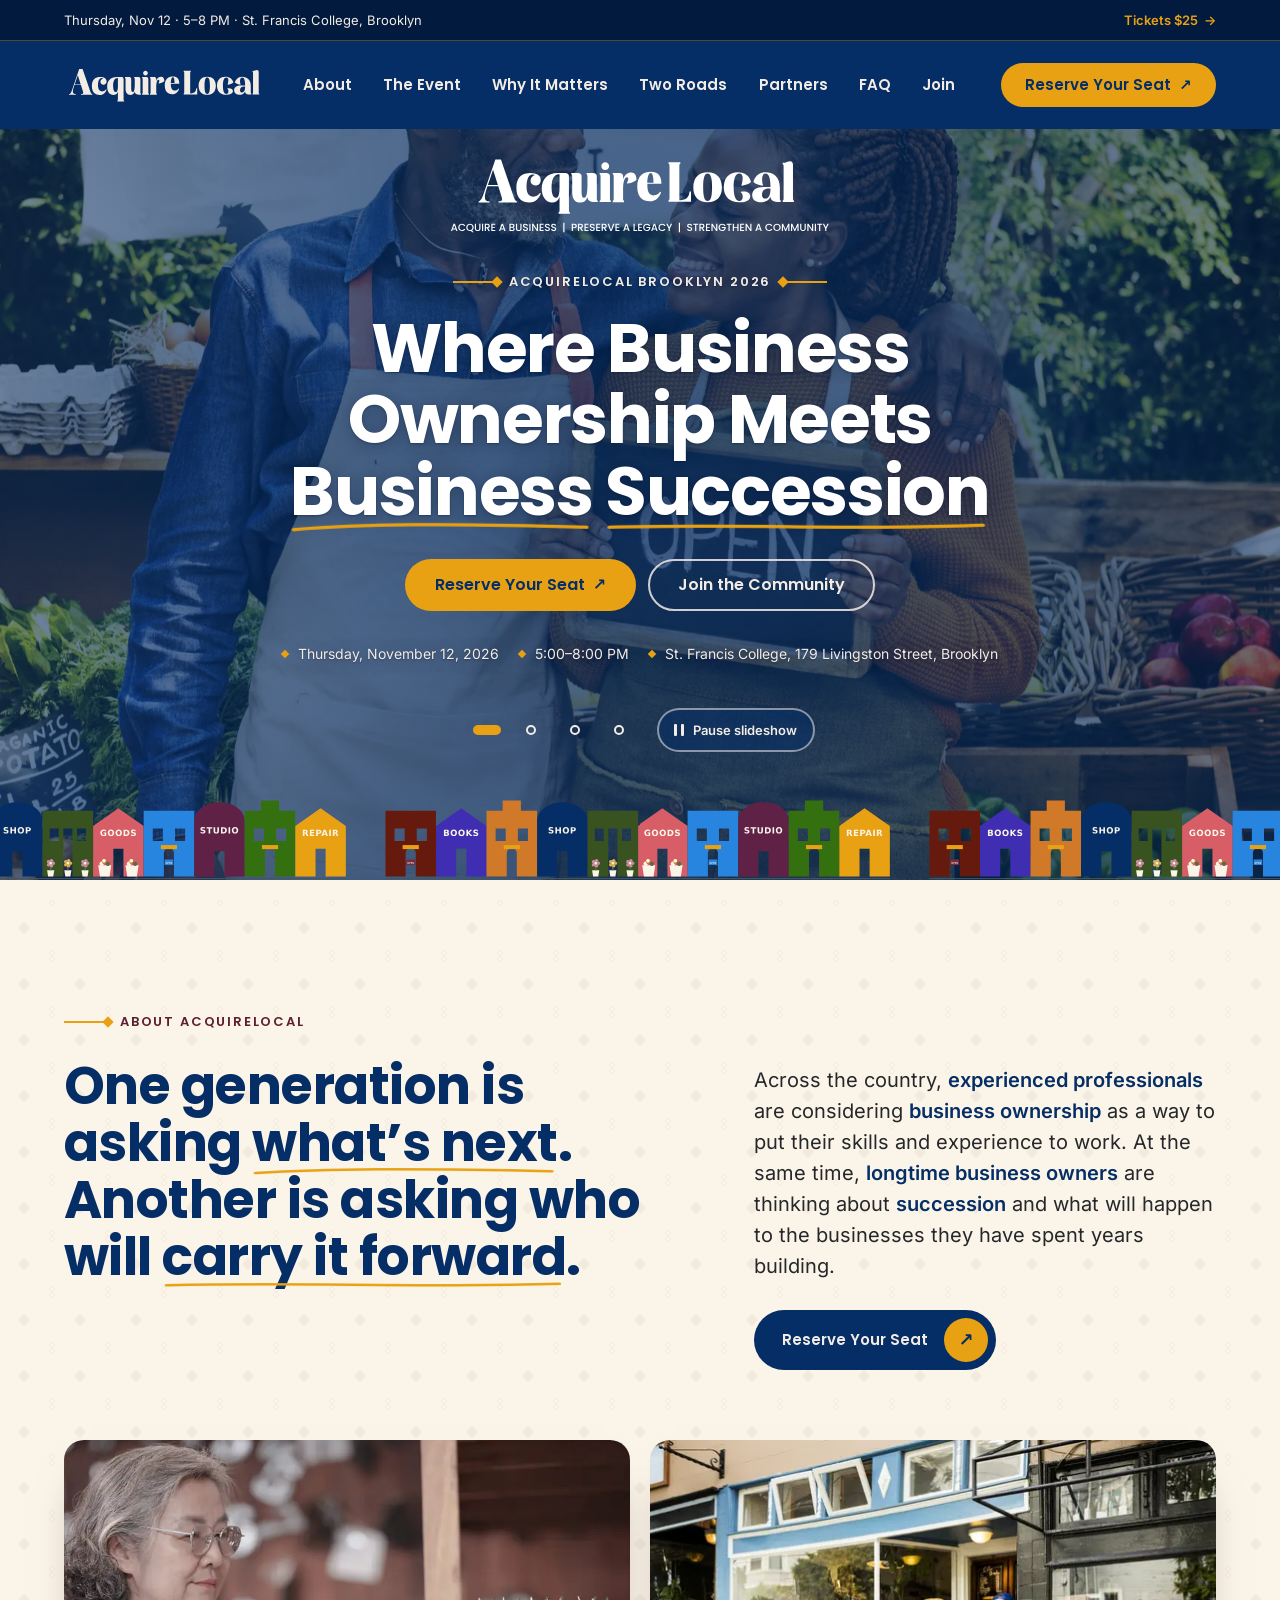
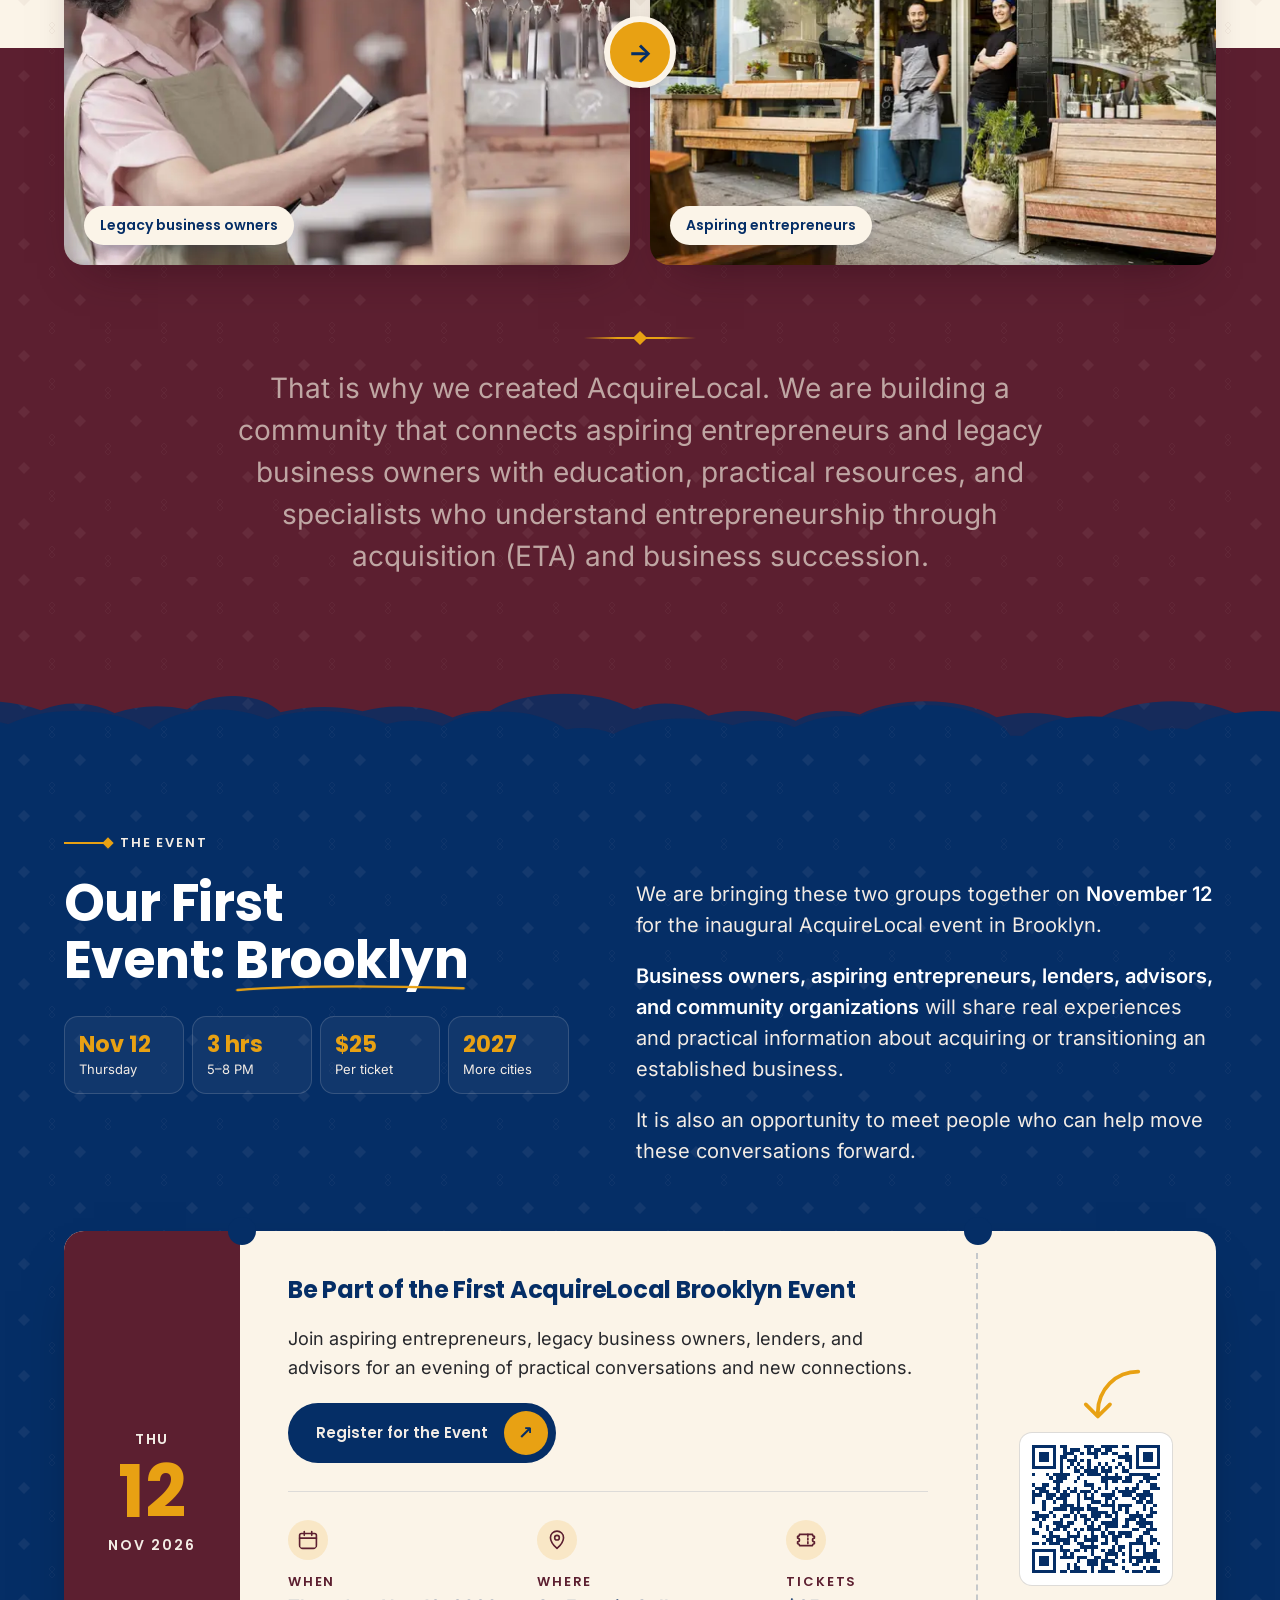
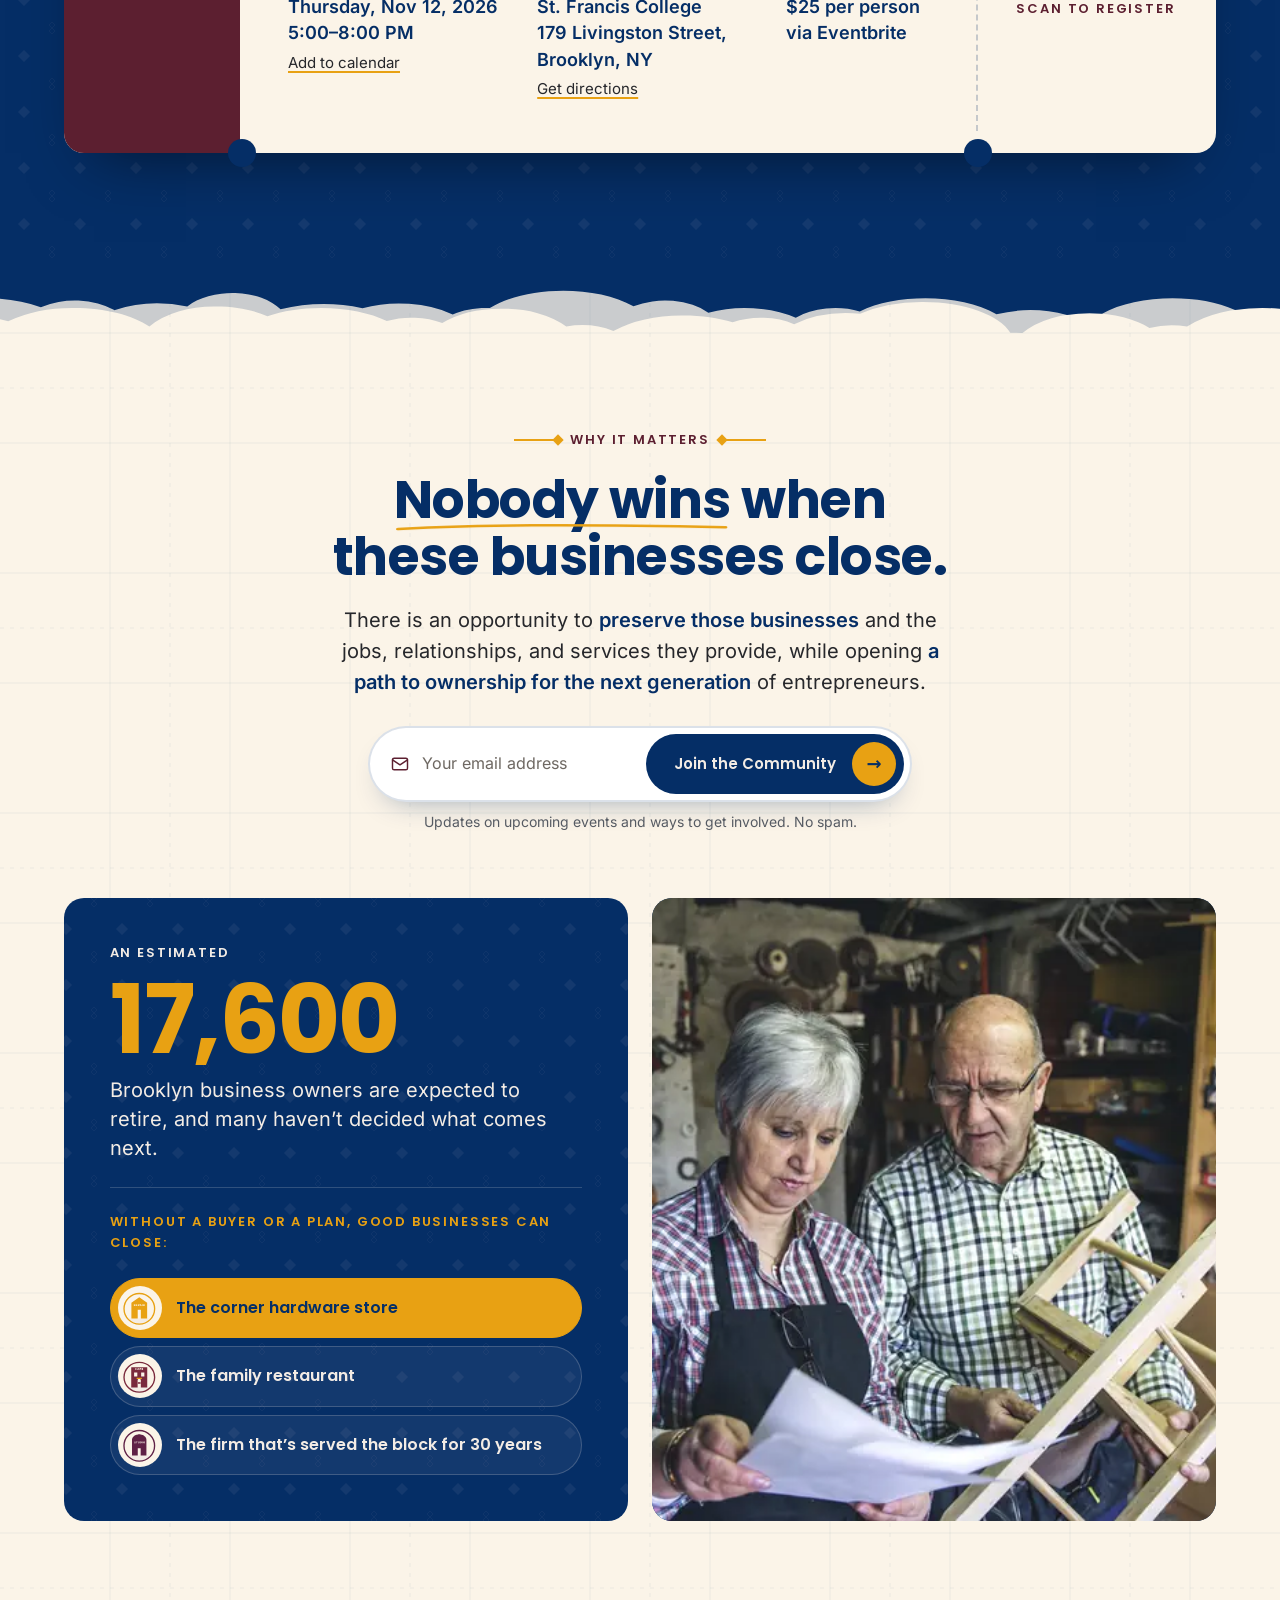
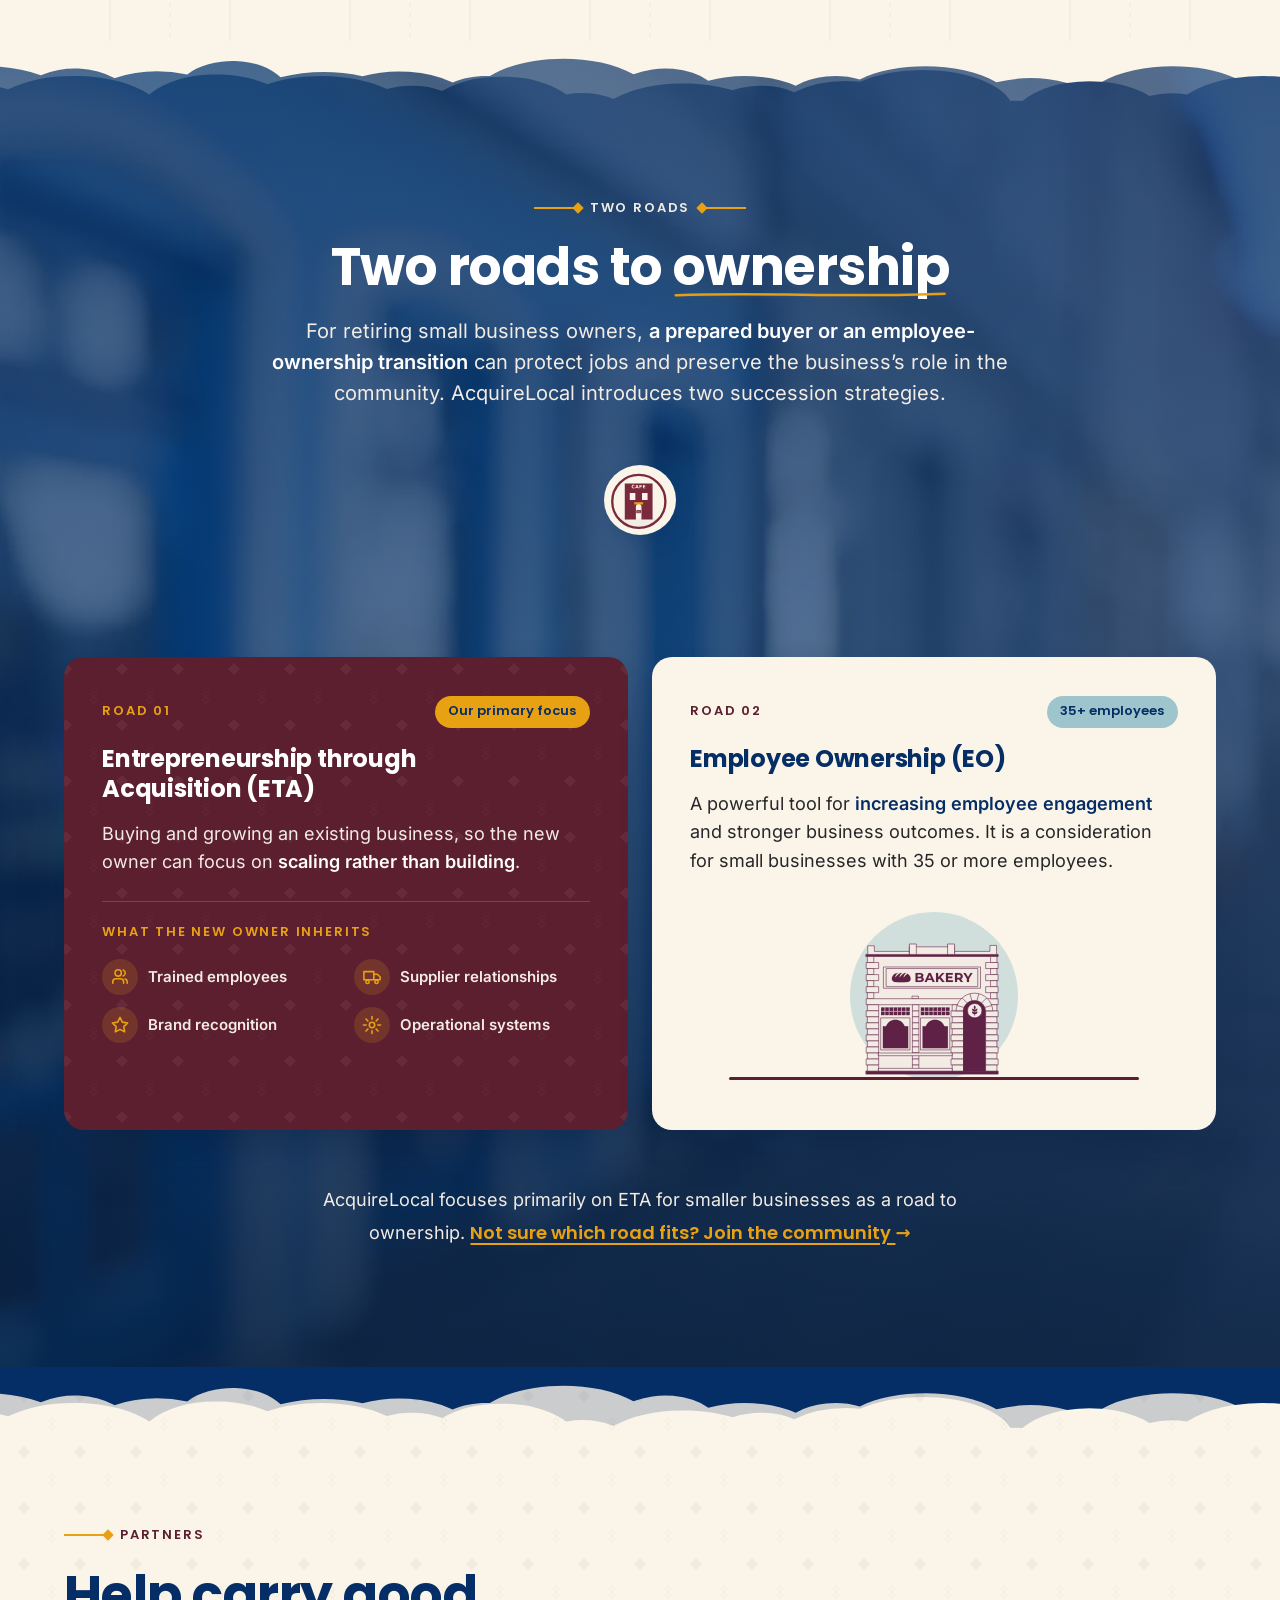
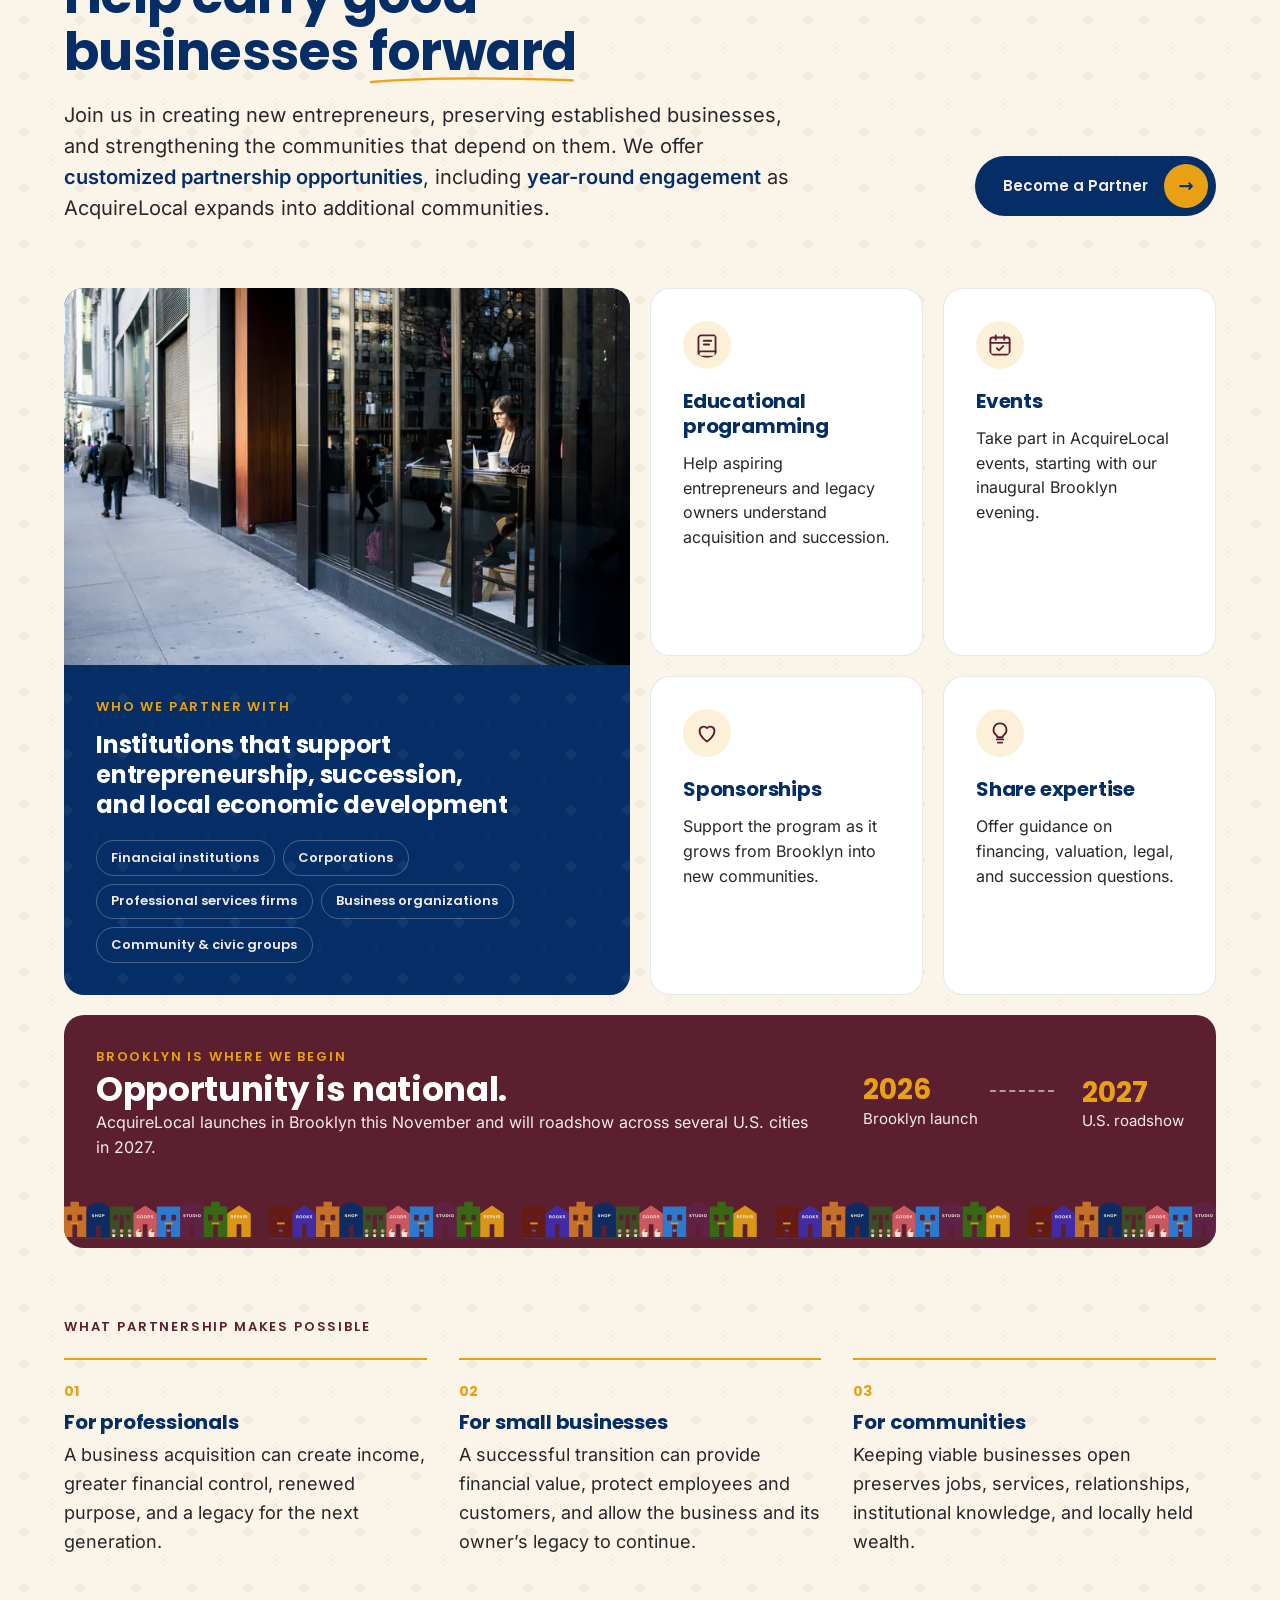
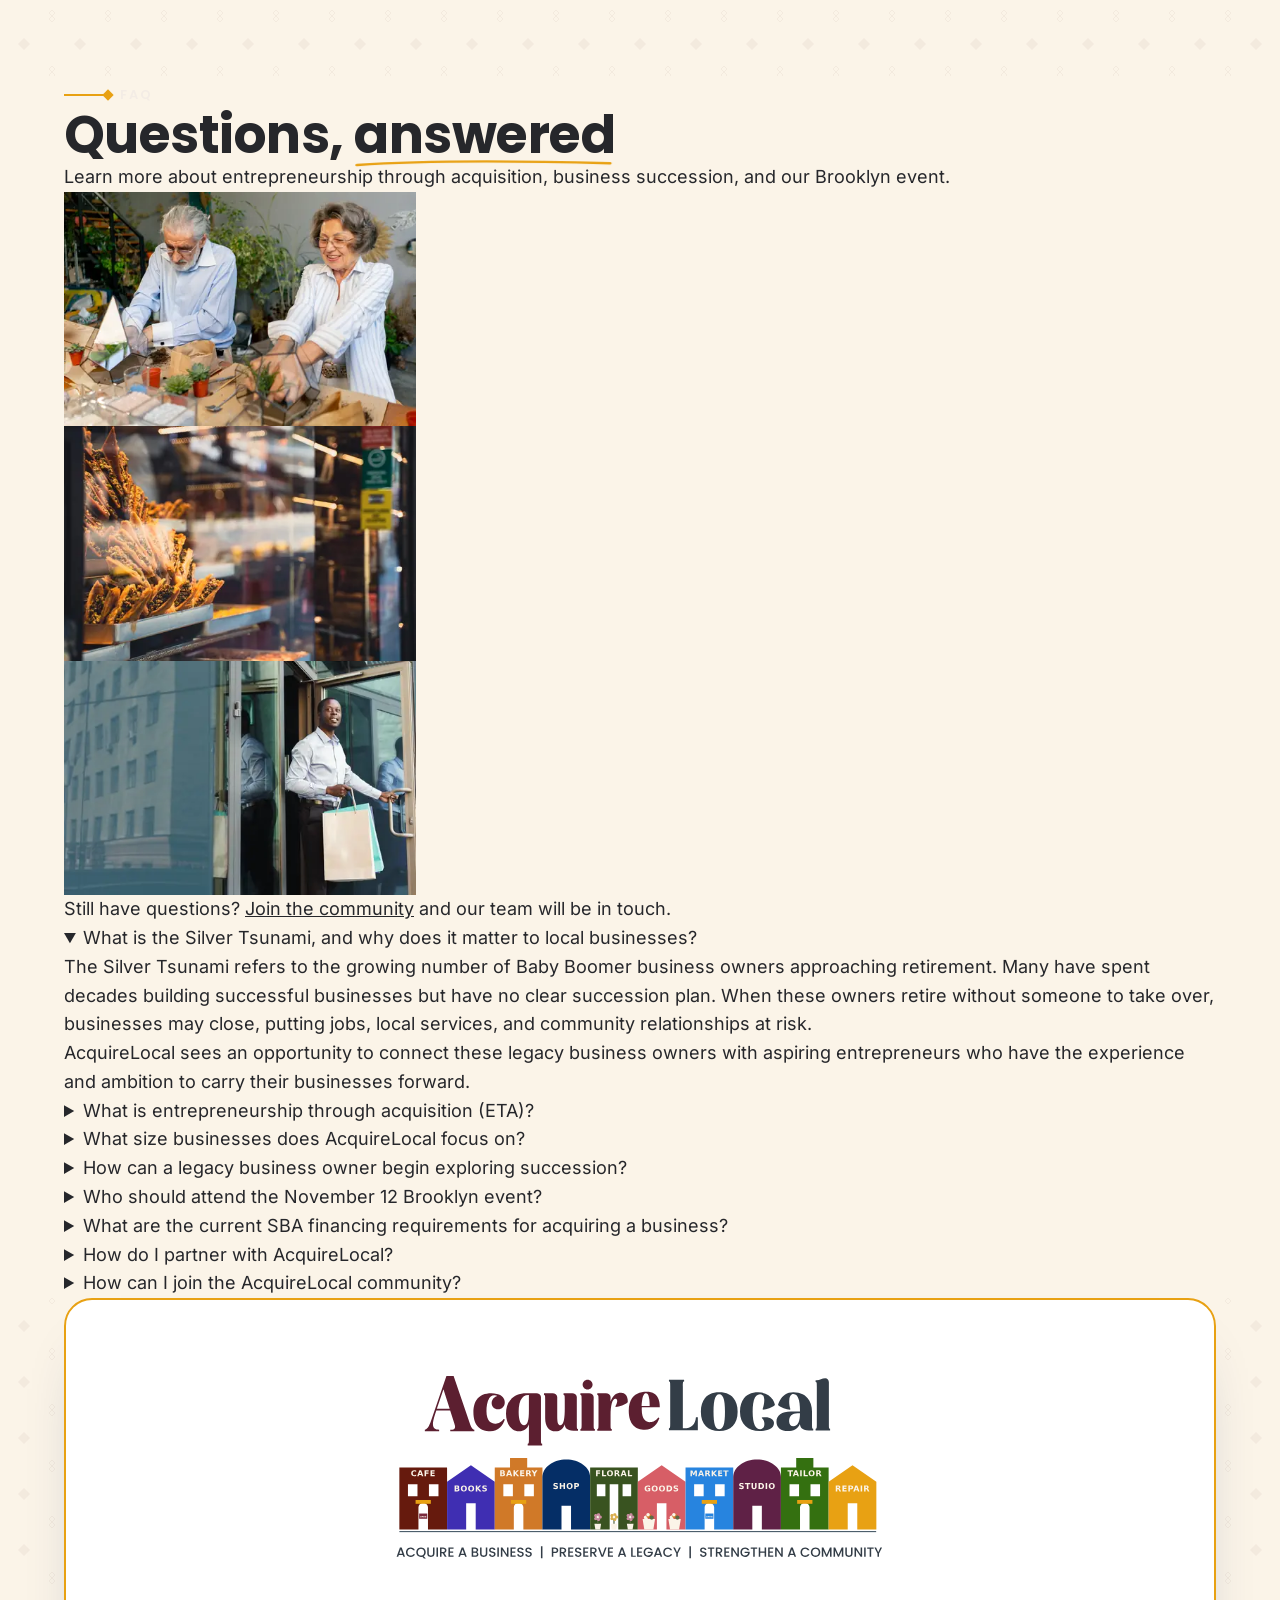
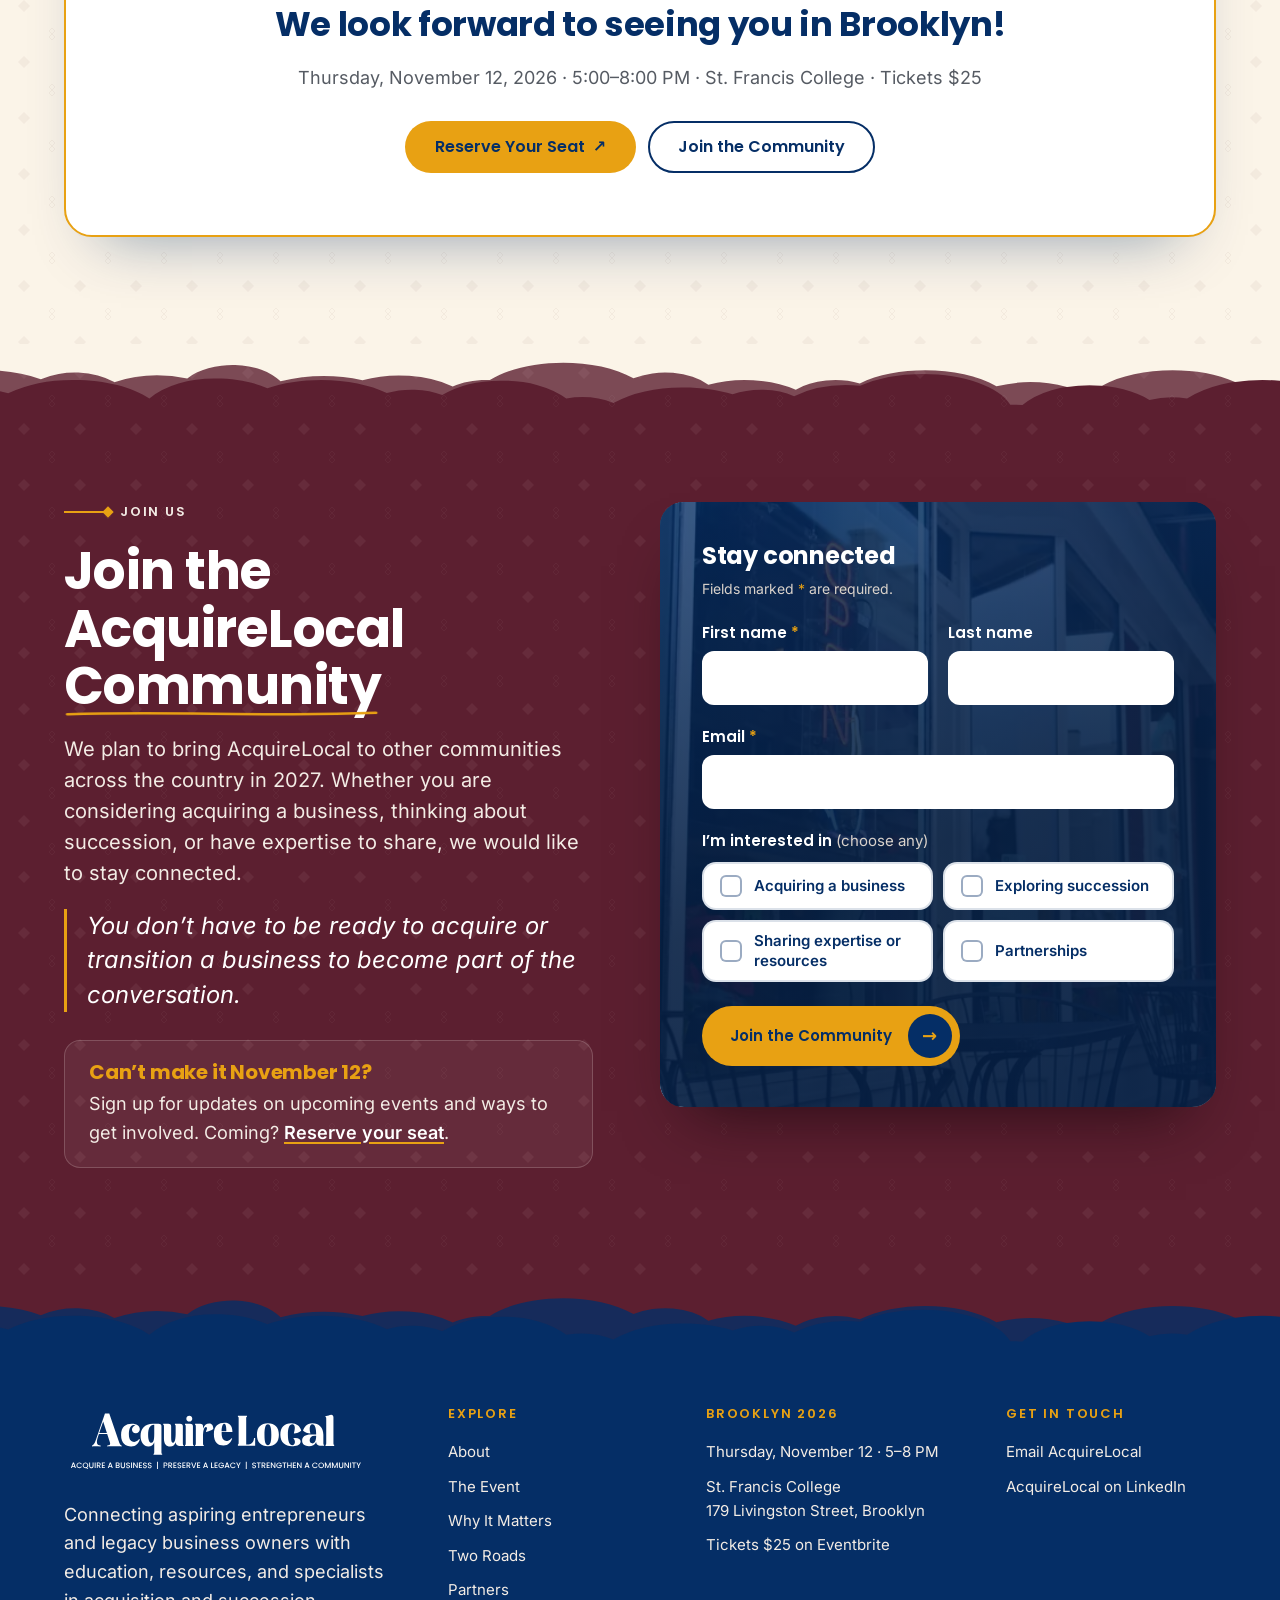
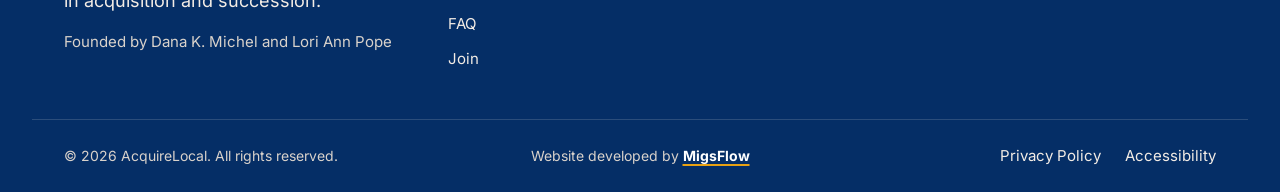
==== commit 8e44c7cb: "Update" ====
--- a/index.html
+++ b/index.html
@@ -52,6 +52,7 @@
             <li><a class="nav__link" href="#why"><span class="nav__num"></span><span class="nav__label">Why It Matters</span><span class="nav__arrow"></span></a></li>
             <li><a class="nav__link" href="#two-roads"><span class="nav__num"></span><span class="nav__label">Two Roads</span><span class="nav__arrow"></span></a></li>
             <li><a class="nav__link" href="#partners"><span class="nav__num"></span><span class="nav__label">Partners</span><span class="nav__arrow"></span></a></li>
+            <li><a class="nav__link" href="#faq"><span class="nav__num"></span><span class="nav__label">FAQ</span><span class="nav__arrow"></span></a></li>
             <li><a class="nav__link" href="#join"><span class="nav__num"></span><span class="nav__label">Join</span><span class="nav__arrow"></span></a></li>
           </ul>
           <div class="nav__aside">
@@ -565,6 +566,104 @@
       </div>
     </section>
 
+    <!-- ============ FAQ ============ -->
+    <section class="faq" id="faq" aria-labelledby="faq-title">
+      <div class="container faq__grid">
+
+        <div class="faq__aside">
+          <p class="eyebrow eyebrow--light">
+            <span class="eyebrow__rule"></span>
+            FAQ
+          </p>
+          <h2 class="faq__title t-h1" id="faq-title" data-marks>Questions, <span class="mark-keep"><span class="mark">answered<svg class="mark__line" viewBox="0 0 200 12" preserveAspectRatio="none" role="presentation" focusable="false"><path pathLength="1" d="M3 8.5C48 4 104 3.2 197 6.5"/></svg></span></span></h2>
+          <p class="faq__intro">Learn more about entrepreneurship through acquisition, business succession, and our Brooklyn event.</p>
+          <div class="faq__collage">
+          <picture class="faq__photo faq__photo--a">
+            <source type="image/webp" srcset="images/faq/faq-garden-500.webp 500w, images/faq/faq-garden-900.webp 900w" sizes="(min-width: 64em) 22rem, 60vw">
+            <img src="images/faq/faq-garden-900.jpg" srcset="images/faq/faq-garden-500.jpg 500w, images/faq/faq-garden-900.jpg 900w" sizes="(min-width: 64em) 22rem, 60vw" alt="Two longtime owners tending plants in their shop" loading="lazy">
+          </picture>
+          <picture class="faq__photo faq__photo--b">
+            <source type="image/webp" srcset="images/faq/faq-pastries-500.webp 500w, images/faq/faq-pastries-900.webp 900w" sizes="(min-width: 64em) 22rem, 60vw">
+            <img src="images/faq/faq-pastries-900.jpg" srcset="images/faq/faq-pastries-500.jpg 500w, images/faq/faq-pastries-900.jpg 900w" sizes="(min-width: 64em) 22rem, 60vw" alt="Fresh pastries in a neighborhood storefront window" loading="lazy">
+          </picture>
+          <picture class="faq__photo faq__photo--c">
+            <source type="image/webp" srcset="images/faq/faq-shopper-500.webp 500w, images/faq/faq-shopper-900.webp 900w" sizes="(min-width: 64em) 22rem, 60vw">
+            <img src="images/faq/faq-shopper-900.jpg" srcset="images/faq/faq-shopper-500.jpg 500w, images/faq/faq-shopper-900.jpg 900w" sizes="(min-width: 64em) 22rem, 60vw" alt="A customer leaving a local shop with shopping bags" loading="lazy">
+          </picture>
+          </div>
+          <p class="faq__more">Still have questions? <a href="#join-form">Join the community</a> and our team will be in touch.</p>
+        </div>
+
+        <div class="faq__list">
+          <details class="faq__item" name="faq" open>
+            <summary class="faq__q"><span class="faq__q-text">What is the Silver Tsunami, and why does it matter to local businesses?</span><span class="faq__icon"></span></summary>
+            <div class="faq__a">
+              <p>The Silver Tsunami refers to the growing number of Baby Boomer business owners approaching retirement. Many have spent decades building successful businesses but have no clear succession plan. When these owners retire without someone to take over, businesses may close, putting jobs, local services, and community relationships at risk.</p>
+              <p>AcquireLocal sees an opportunity to connect these legacy business owners with aspiring entrepreneurs who have the experience and ambition to carry their businesses forward.</p>
+            </div>
+          </details>
+          <details class="faq__item" name="faq">
+            <summary class="faq__q"><span class="faq__q-text">What is entrepreneurship through acquisition (ETA)?</span><span class="faq__icon"></span></summary>
+            <div class="faq__a">
+              <p>Entrepreneurship through acquisition (ETA) is a path to business ownership that involves purchasing an existing business rather than starting one from scratch.</p>
+              <p>Instead of developing a new business concept, aspiring entrepreneurs acquire an established operation that may already have customers, employees, revenue, and a track record.</p>
+              <p>For experienced professionals, ETA can be an opportunity to apply years of leadership, management, and industry experience to building something they own.</p>
+            </div>
+          </details>
+          <details class="faq__item" name="faq">
+            <summary class="faq__q"><span class="faq__q-text">What size businesses does AcquireLocal focus on?</span><span class="faq__icon"></span></summary>
+            <div class="faq__a">
+              <p>AcquireLocal focuses on established Main Street businesses valued at up to $10 million. These include independently owned businesses across industries such as retail, hospitality, professional services, and other sectors that contribute to local economies.</p>
+              <p>Our focus is on businesses with an existing customer base, operating history, and financial performance that aspiring entrepreneurs can evaluate as potential acquisition opportunities.</p>
+              <p>Some acquisitions may qualify for SBA-backed or other financing, depending on the business, the entrepreneur, and the transaction.</p>
+            </div>
+          </details>
+          <details class="faq__item" name="faq">
+            <summary class="faq__q"><span class="faq__q-text">How can a legacy business owner begin exploring succession?</span><span class="faq__icon"></span></summary>
+            <div class="faq__a">
+              <p>A good starting point is understanding your options and considering what you want for the future of your business. That may include transferring ownership to family members, employees, or an outside entrepreneur.</p>
+              <p>Business succession can involve financial planning, business valuation, identifying potential successors, and preparing for a transition.</p>
+              <p>AcquireLocal connects legacy business owners with education, resources, and specialists who understand business succession. You do not need to have made a decision about selling or transitioning your business to begin exploring your options.</p>
+            </div>
+          </details>
+          <details class="faq__item" name="faq">
+            <summary class="faq__q"><span class="faq__q-text">Who should attend the November 12 Brooklyn event?</span><span class="faq__icon"></span></summary>
+            <div class="faq__a">
+              <p>Our inaugural Brooklyn event brings together experienced professionals interested in business ownership, legacy business owners considering succession, lenders, attorneys, financial advisors, corporate partners, and community leaders.</p>
+              <p>Attendees will hear real experiences, learn about entrepreneurship through acquisition, explore financing and succession considerations, and connect with people who can help them take the next step.</p>
+              <p>Whether you are beginning to explore ownership, thinking about transitioning your business, or have expertise to contribute, we welcome you.</p>
+            </div>
+          </details>
+          <details class="faq__item" name="faq">
+            <summary class="faq__q"><span class="faq__q-text">What are the current SBA financing requirements for acquiring a business?</span><span class="faq__icon"></span></summary>
+            <div class="faq__a">
+              <p>The U.S. Small Business Administration offers loan programs that may help eligible entrepreneurs finance the acquisition of an existing business, including the <a href="https://www.sba.gov/funding-programs/loans/7a-loan-program" target="_blank" rel="noopener">SBA 7(a) loan program<span class="visually-hidden"> (opens in a new tab)</span></a>.</p>
+              <p>Eligibility and financing requirements depend on factors such as the applicant, business, purchase structure, creditworthiness, and applicable SBA rules.</p>
+              <p>For current requirements, visit the official SBA website or consult an SBA-approved lender. AcquireLocal can help aspiring entrepreneurs understand the financing landscape and connect with relevant resources and specialists. Financing approval is determined by the lender and applicable program requirements.</p>
+            </div>
+          </details>
+          <details class="faq__item" name="faq">
+            <summary class="faq__q"><span class="faq__q-text">How do I partner with AcquireLocal?</span><span class="faq__icon"></span></summary>
+            <div class="faq__a">
+              <p>AcquireLocal welcomes partnerships with financial institutions, corporations, professional services firms, business organizations, and other institutions interested in supporting entrepreneurship, business succession, and local economic development.</p>
+              <p>Partners can participate through educational programming, events, sponsorships, and opportunities to share expertise with aspiring entrepreneurs and legacy business owners.</p>
+              <p>We offer customized partnership opportunities, including year-round engagement as AcquireLocal expands into additional communities.</p>
+              <p>To explore a partnership, select <strong>Partnerships</strong> in our <a href="#join-form" data-interest="Partnerships">community sign-up form</a>, and our team will follow up.</p>
+            </div>
+          </details>
+          <details class="faq__item" name="faq">
+            <summary class="faq__q"><span class="faq__q-text">How can I join the AcquireLocal community?</span><span class="faq__icon"></span></summary>
+            <div class="faq__a">
+              <p>AcquireLocal is building a national community connecting aspiring entrepreneurs, legacy business owners, and specialists who support business acquisition and succession.</p>
+              <p>We are launching in Brooklyn and plan to expand into other communities across the country in 2027.</p>
+              <p>To stay connected, complete the <a href="#join-form">Join the AcquireLocal Community form</a> and tell us whether you are interested in acquiring a business, exploring succession, sharing expertise, or becoming a partner. We’ll keep you informed about upcoming events, educational opportunities, and ways to participate.</p>
+            </div>
+          </details>
+        </div>
+
+      </div>
+    </section>
+
     <!-- ============ FINAL CTA — full lockup ============ -->
     <section class="final-cta" aria-labelledby="final-cta-title">
       <div class="container">
@@ -681,6 +780,7 @@
           <li><a href="#why">Why It Matters</a></li>
           <li><a href="#two-roads">Two Roads</a></li>
           <li><a href="#partners">Partners</a></li>
+          <li><a href="#faq">FAQ</a></li>
           <li><a href="#join">Join</a></li>
         </ul>
       </div>
--- a/css/styles.css
+++ b/css/styles.css
@@ -14,7 +14,8 @@
 
 /* ---------- Event bar ---------- */
 .topbar {
-  background: var(--navy);
+  background: #021A3D;                                   /* deeper navy than the nav bar below */
+  border-bottom: 1px solid rgba(232, 161, 19, .35);      /* thin gold divider between the two bars */
   color: var(--ink-on-dark);
   font-size: .8125rem;
   overflow: hidden;
@@ -113,7 +114,26 @@
 .nav__toggle[aria-expanded="true"] .nav__toggle-bars::before { transform: translateY(6px) rotate(45deg); }
 .nav__toggle[aria-expanded="true"] .nav__toggle-bars::after  { transform: translateY(-6px) rotate(-45deg); }
 
-.site-header.is-scrolled .nav__toggle { color: var(--navy); border-color: rgba(5, 46, 102, .35); }
+/* Menu button
+   - Navy header (over the hero, or menu open): cream circle, wine lines
+   - Cream header (scrolled): wine circle, white lines */
+.nav__toggle,
+.site-header.menu-open .nav__toggle {
+  background: var(--cream);
+  border-color: var(--cream);
+  color: var(--wine);
+  box-shadow: 0 6px 16px -8px rgba(0, 0, 0, .5);
+}
+.nav__toggle:hover,
+.site-header.menu-open .nav__toggle:hover { background: #fff; border-color: #fff; }
+
+.site-header.is-scrolled:not(.menu-open) .nav__toggle {
+  background: var(--wine);
+  border-color: var(--wine);
+  color: #fff;
+  box-shadow: 0 6px 16px -8px rgba(40, 10, 20, .6);
+}
+.site-header.is-scrolled:not(.menu-open) .nav__toggle:hover { background: #4A1827; border-color: #4A1827; }
 
 /* ---------- Mobile / tablet panel ----------
    A dropdown under the header bar, only as tall as its content (scrolls if the
@@ -286,7 +306,6 @@
 .site-header.menu-open .nav { background: var(--navy); box-shadow: none; }
 .site-header.menu-open .nav__logo-img--light { display: block; }
 .site-header.menu-open .nav__logo-img--dark { display: none; }
-.site-header.menu-open .nav__toggle { color: var(--linen); border-color: rgba(243, 236, 229, .6); }
 body.menu-locked { overflow: hidden; }
 
 /* Tablet: give the panel a comfortable reading width */
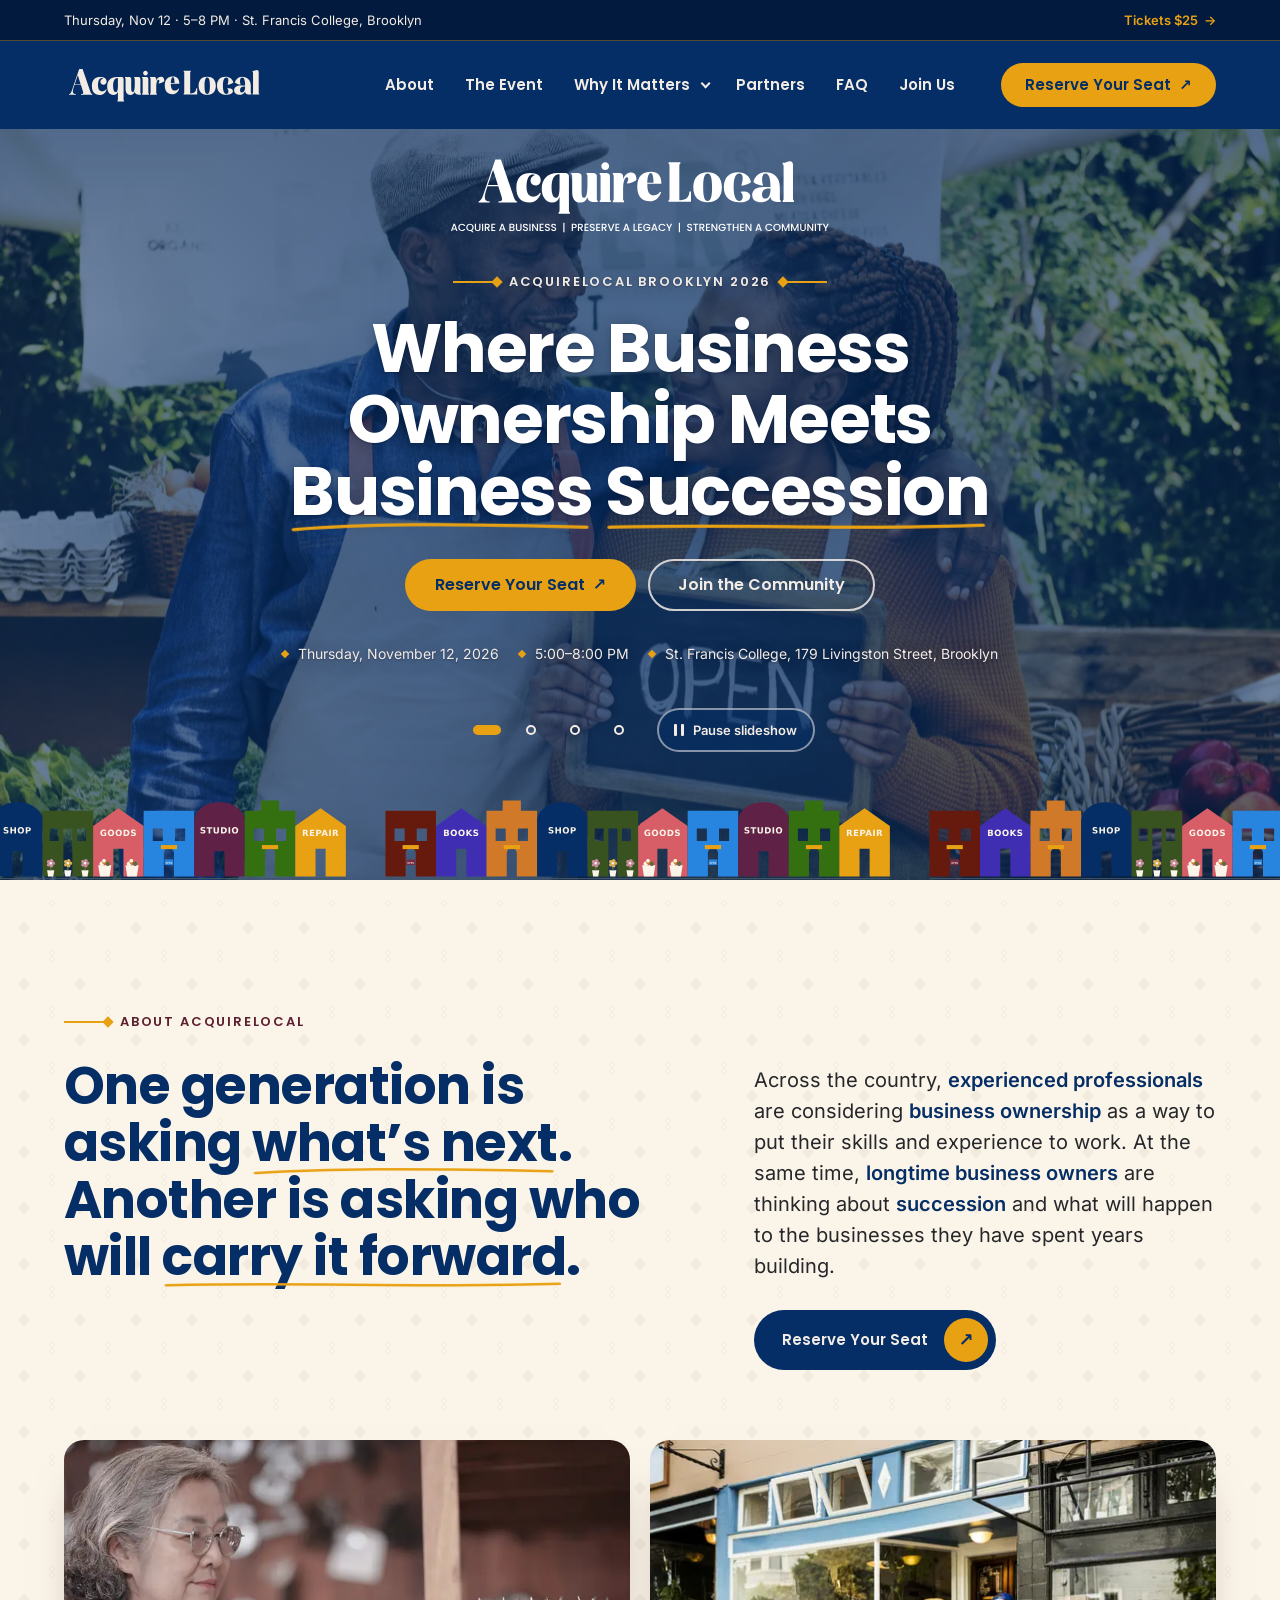
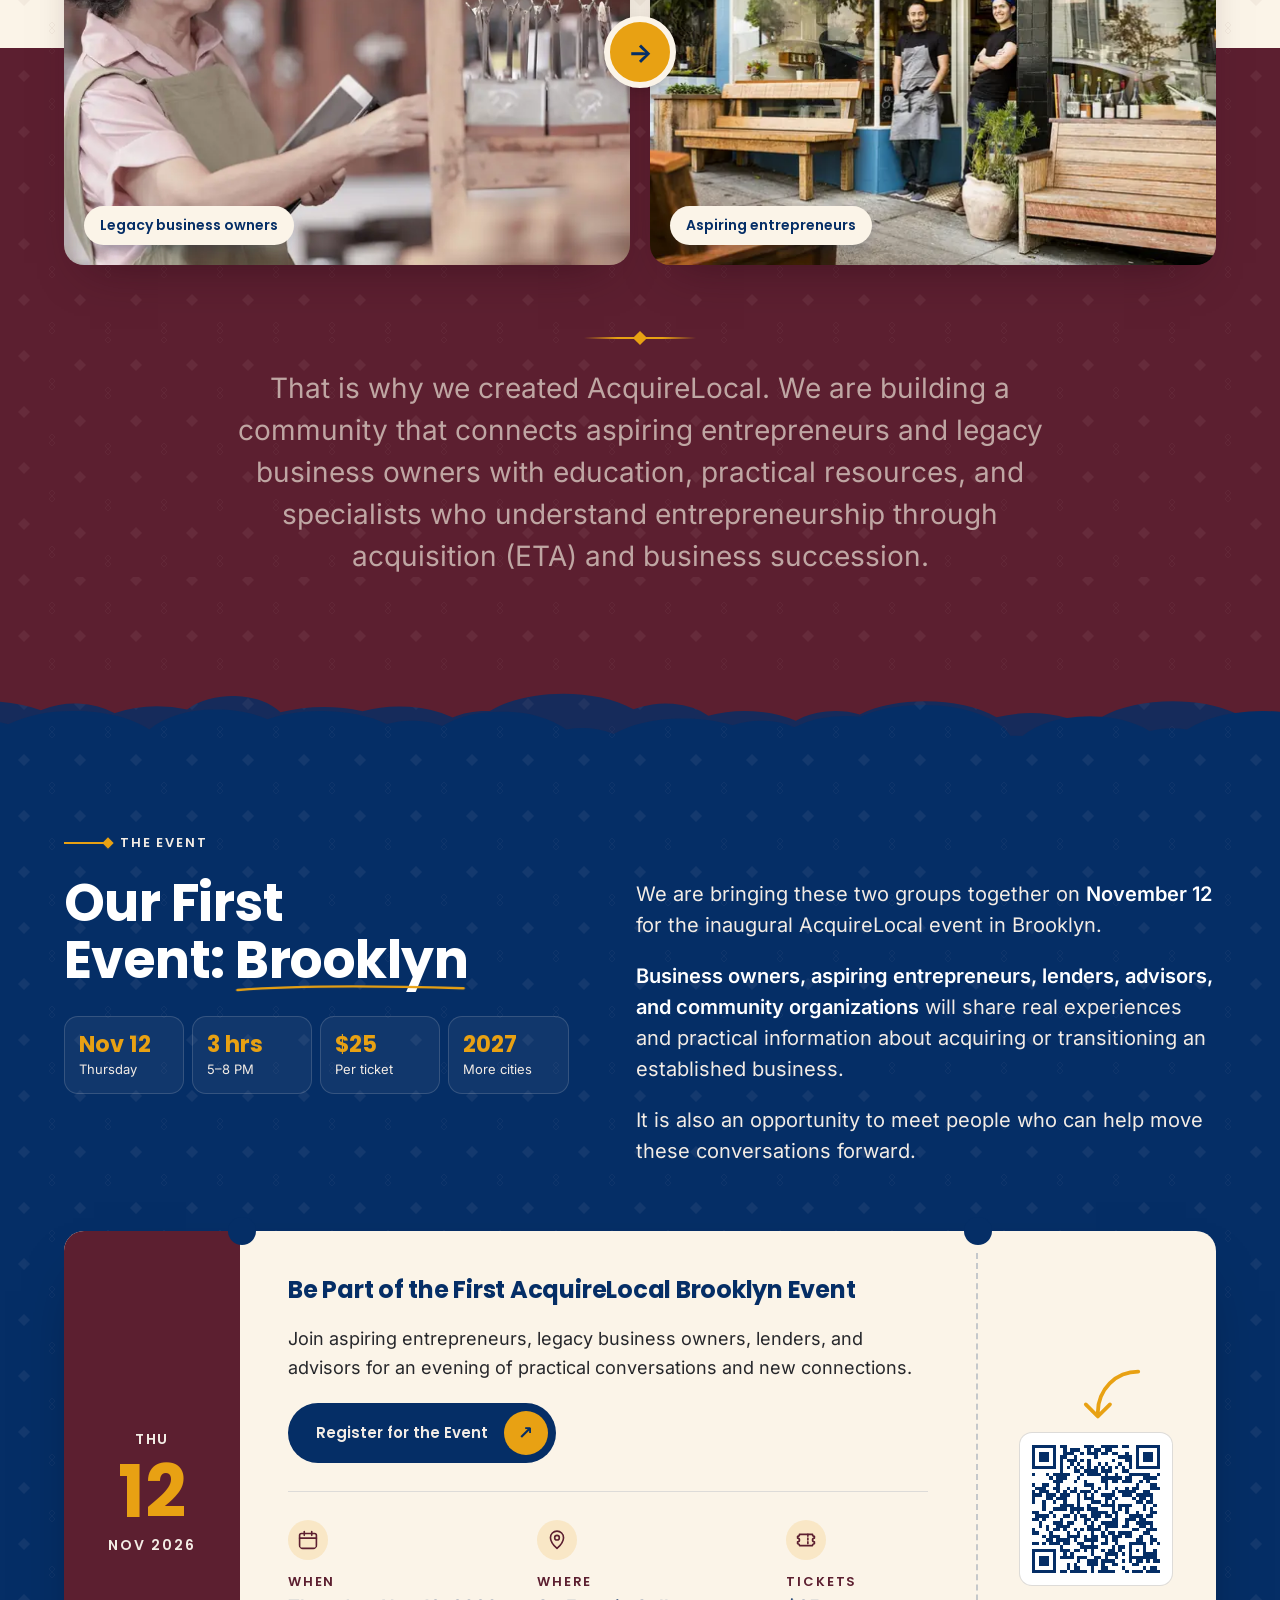
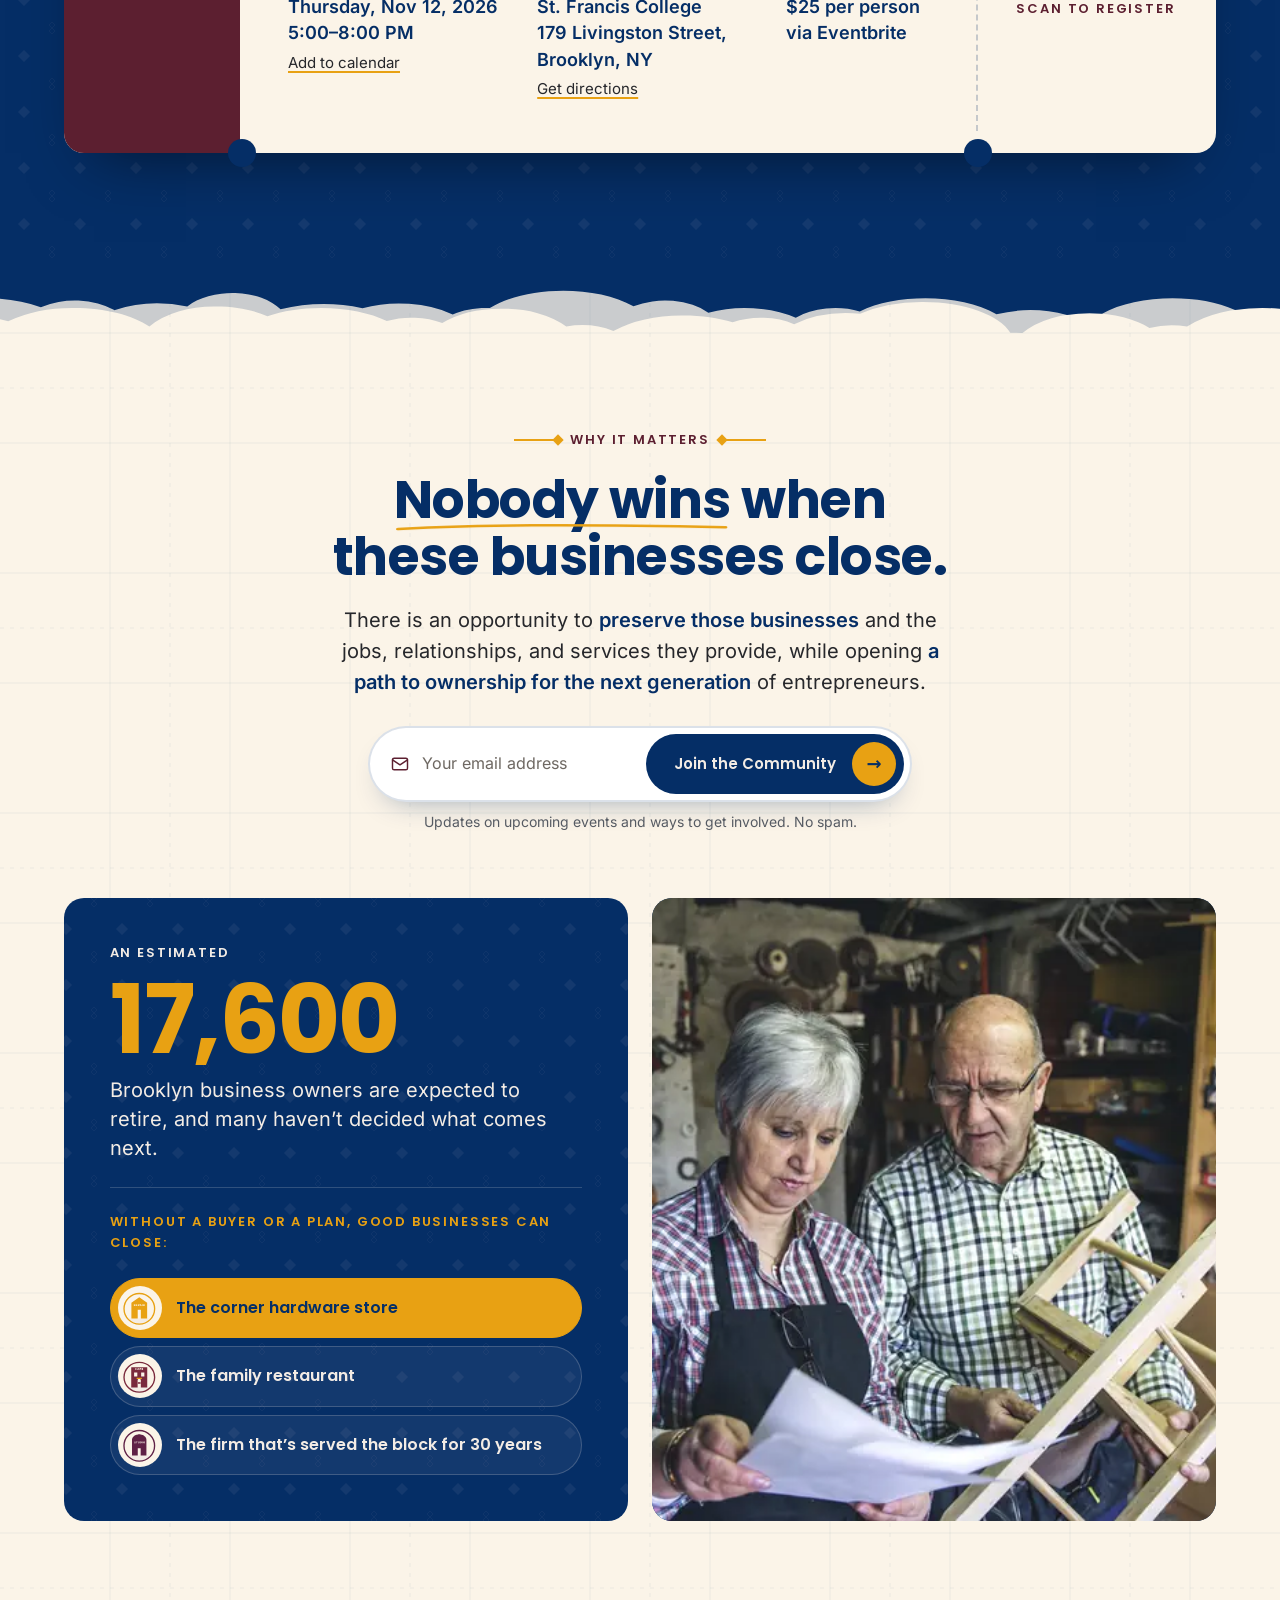
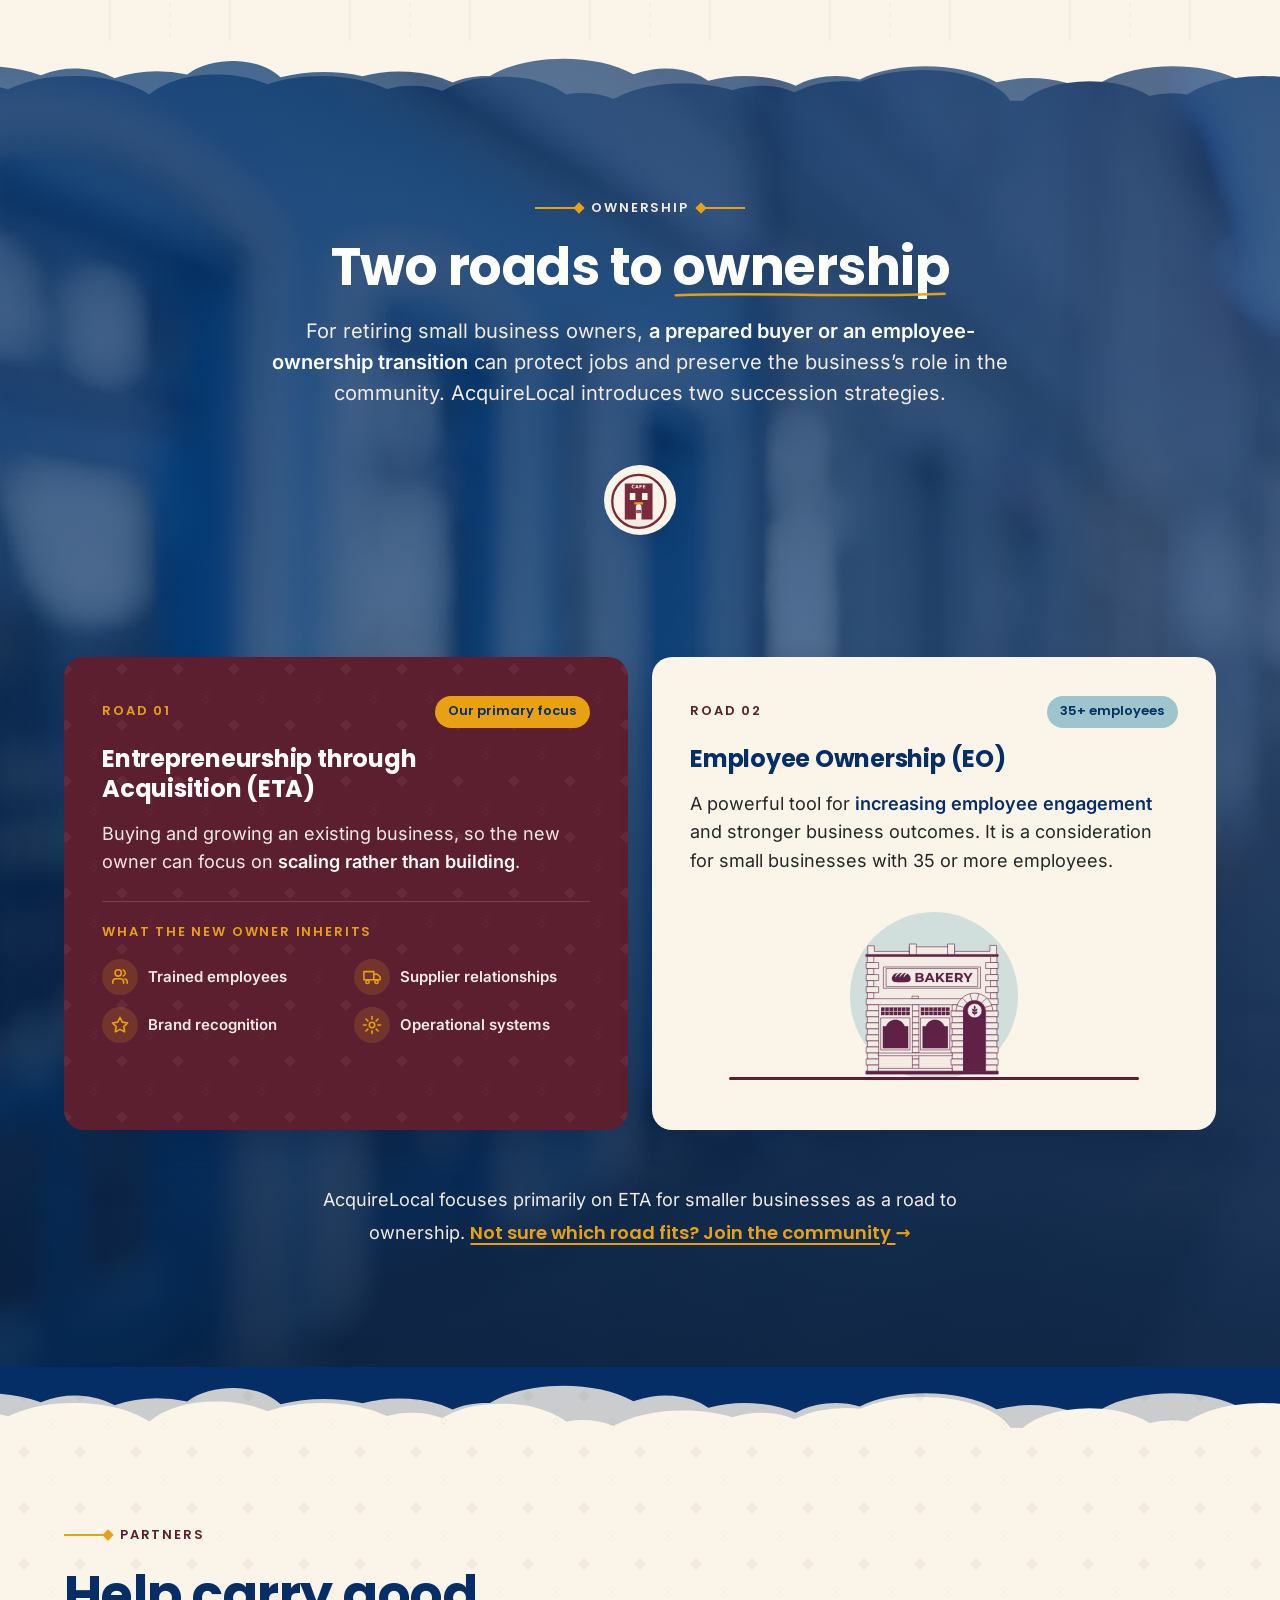
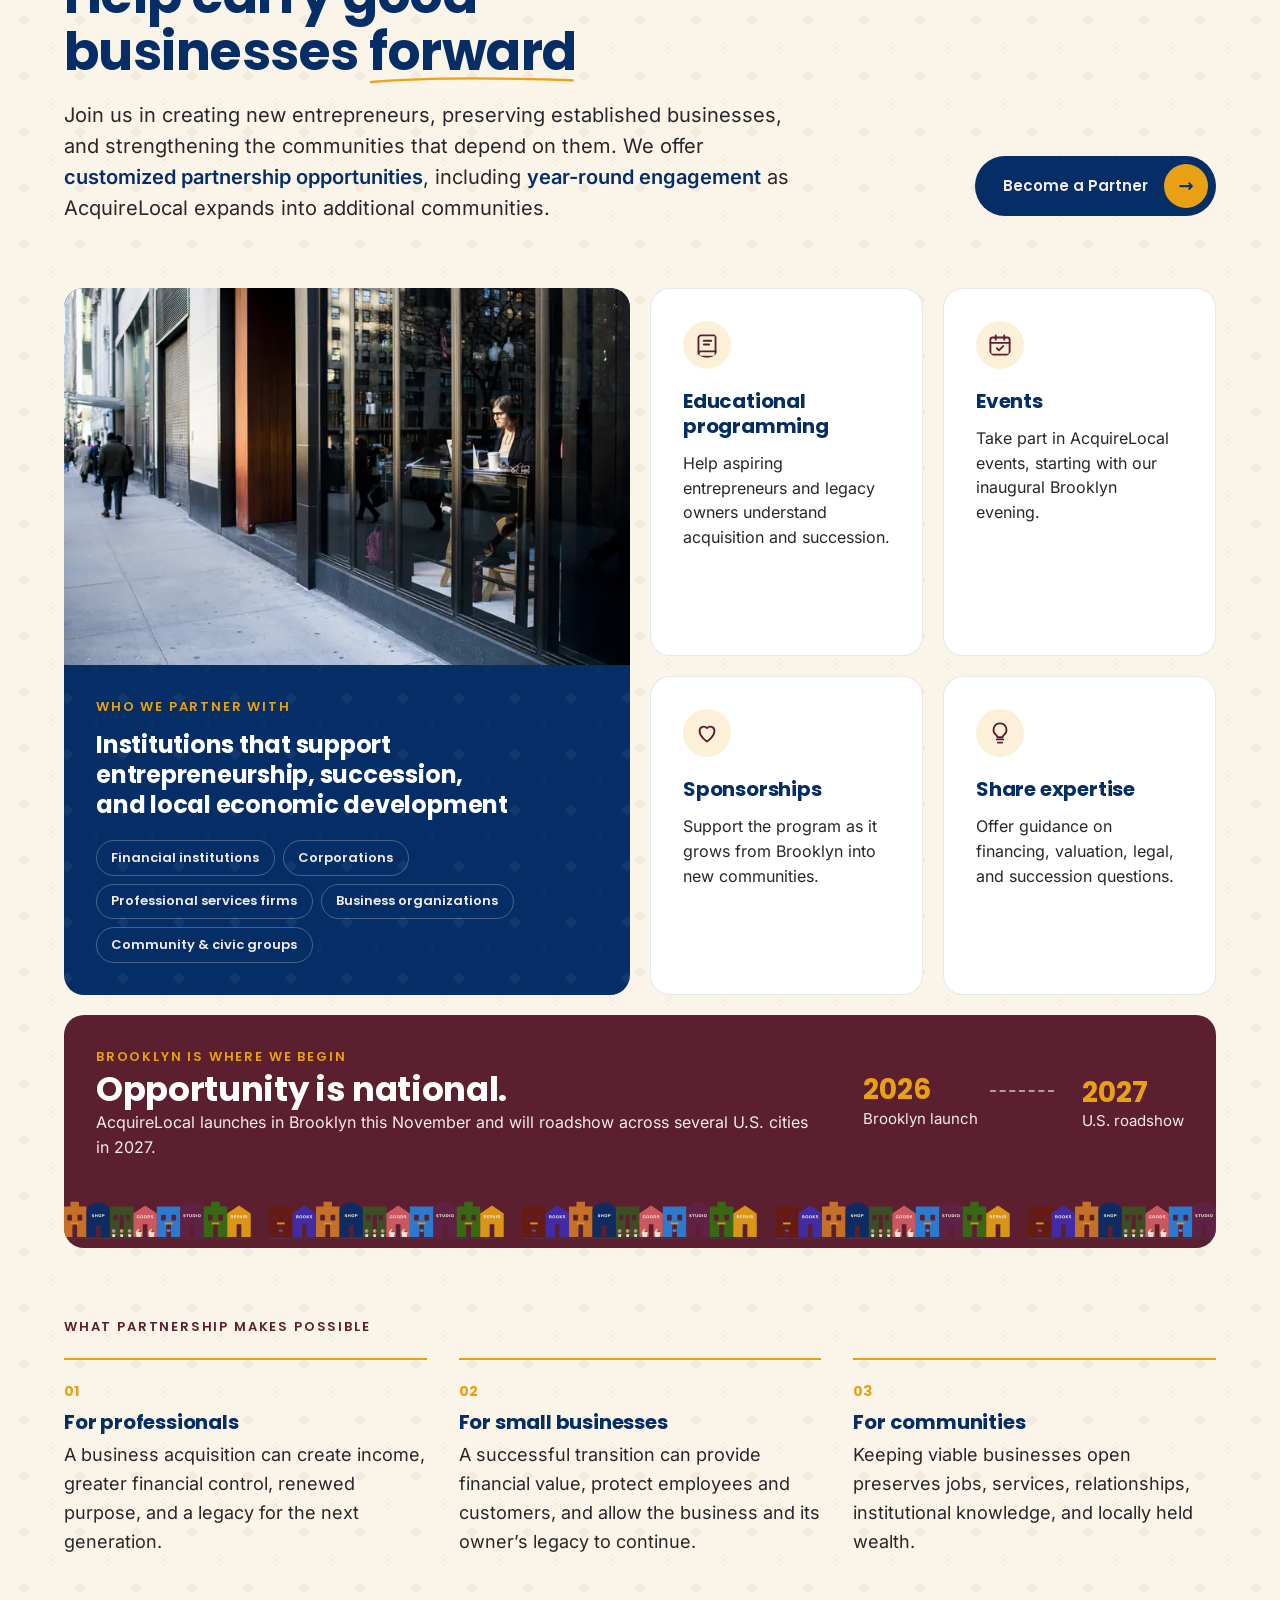
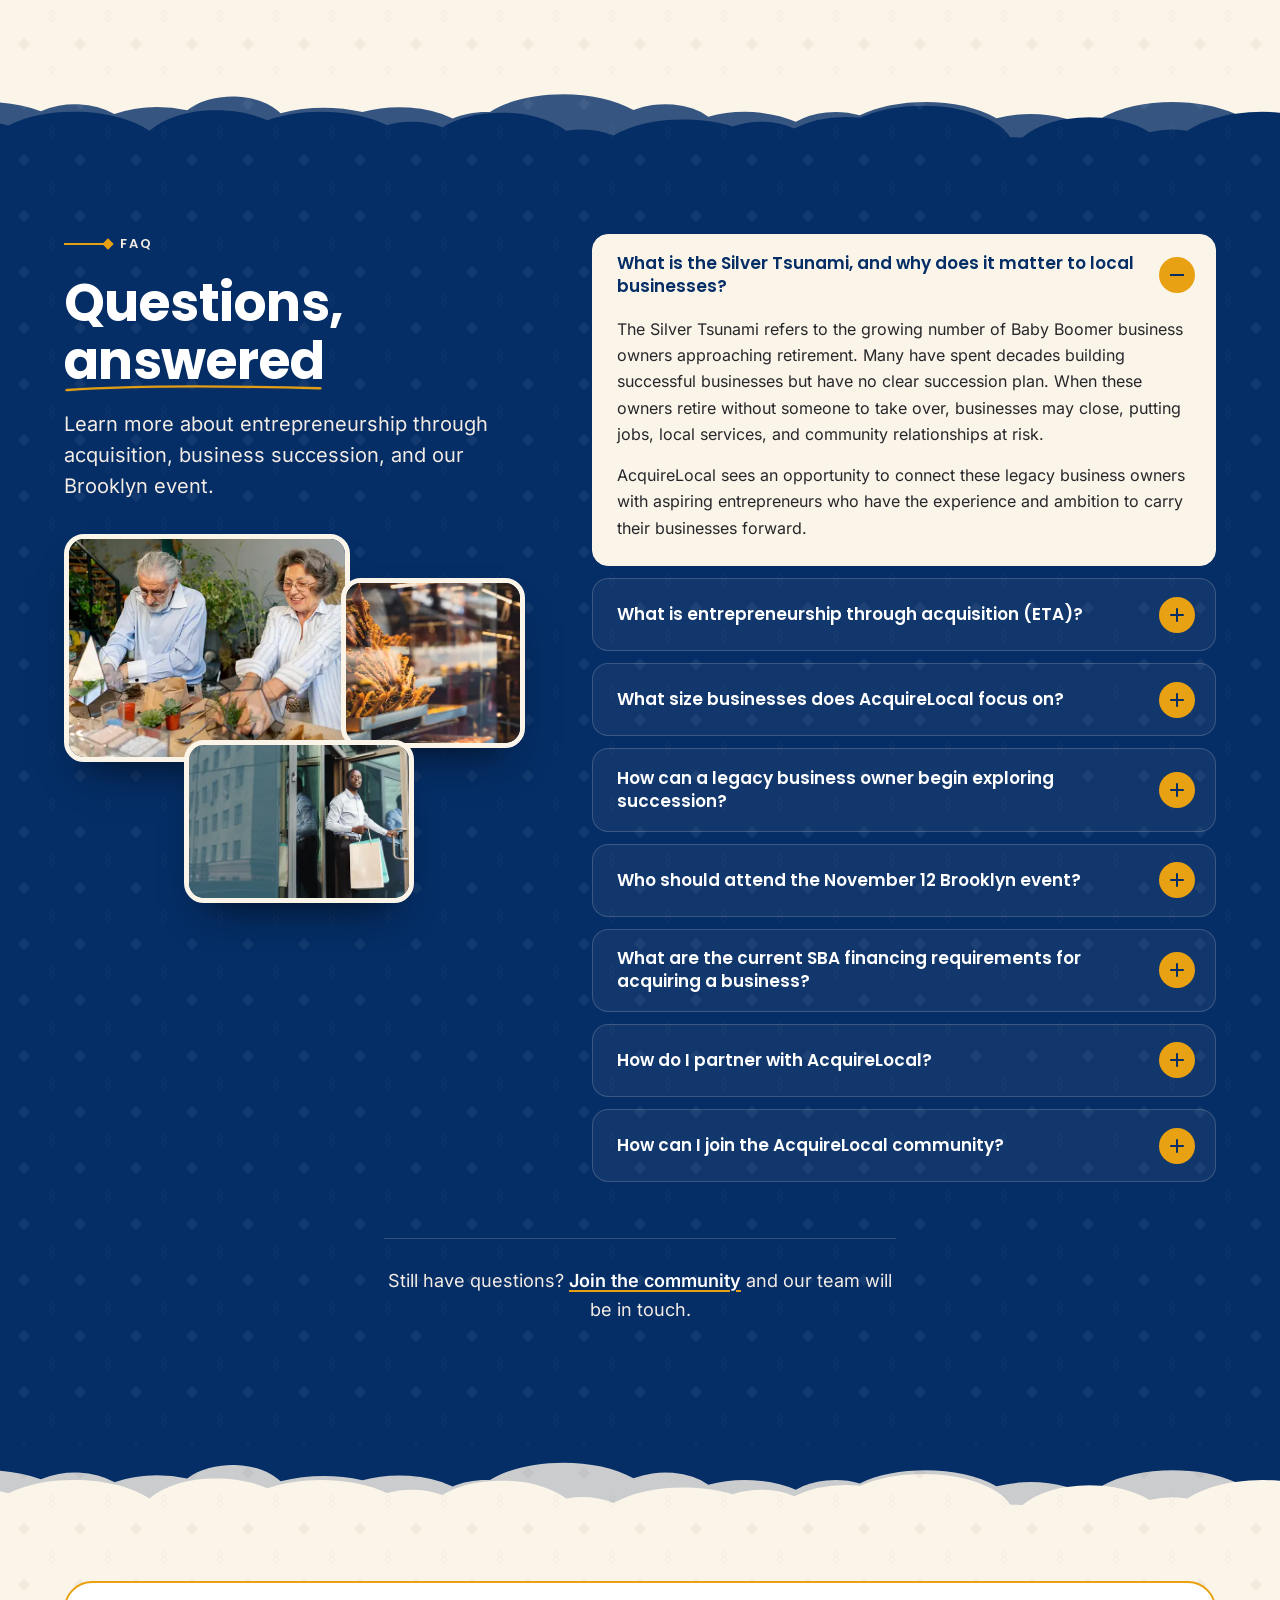
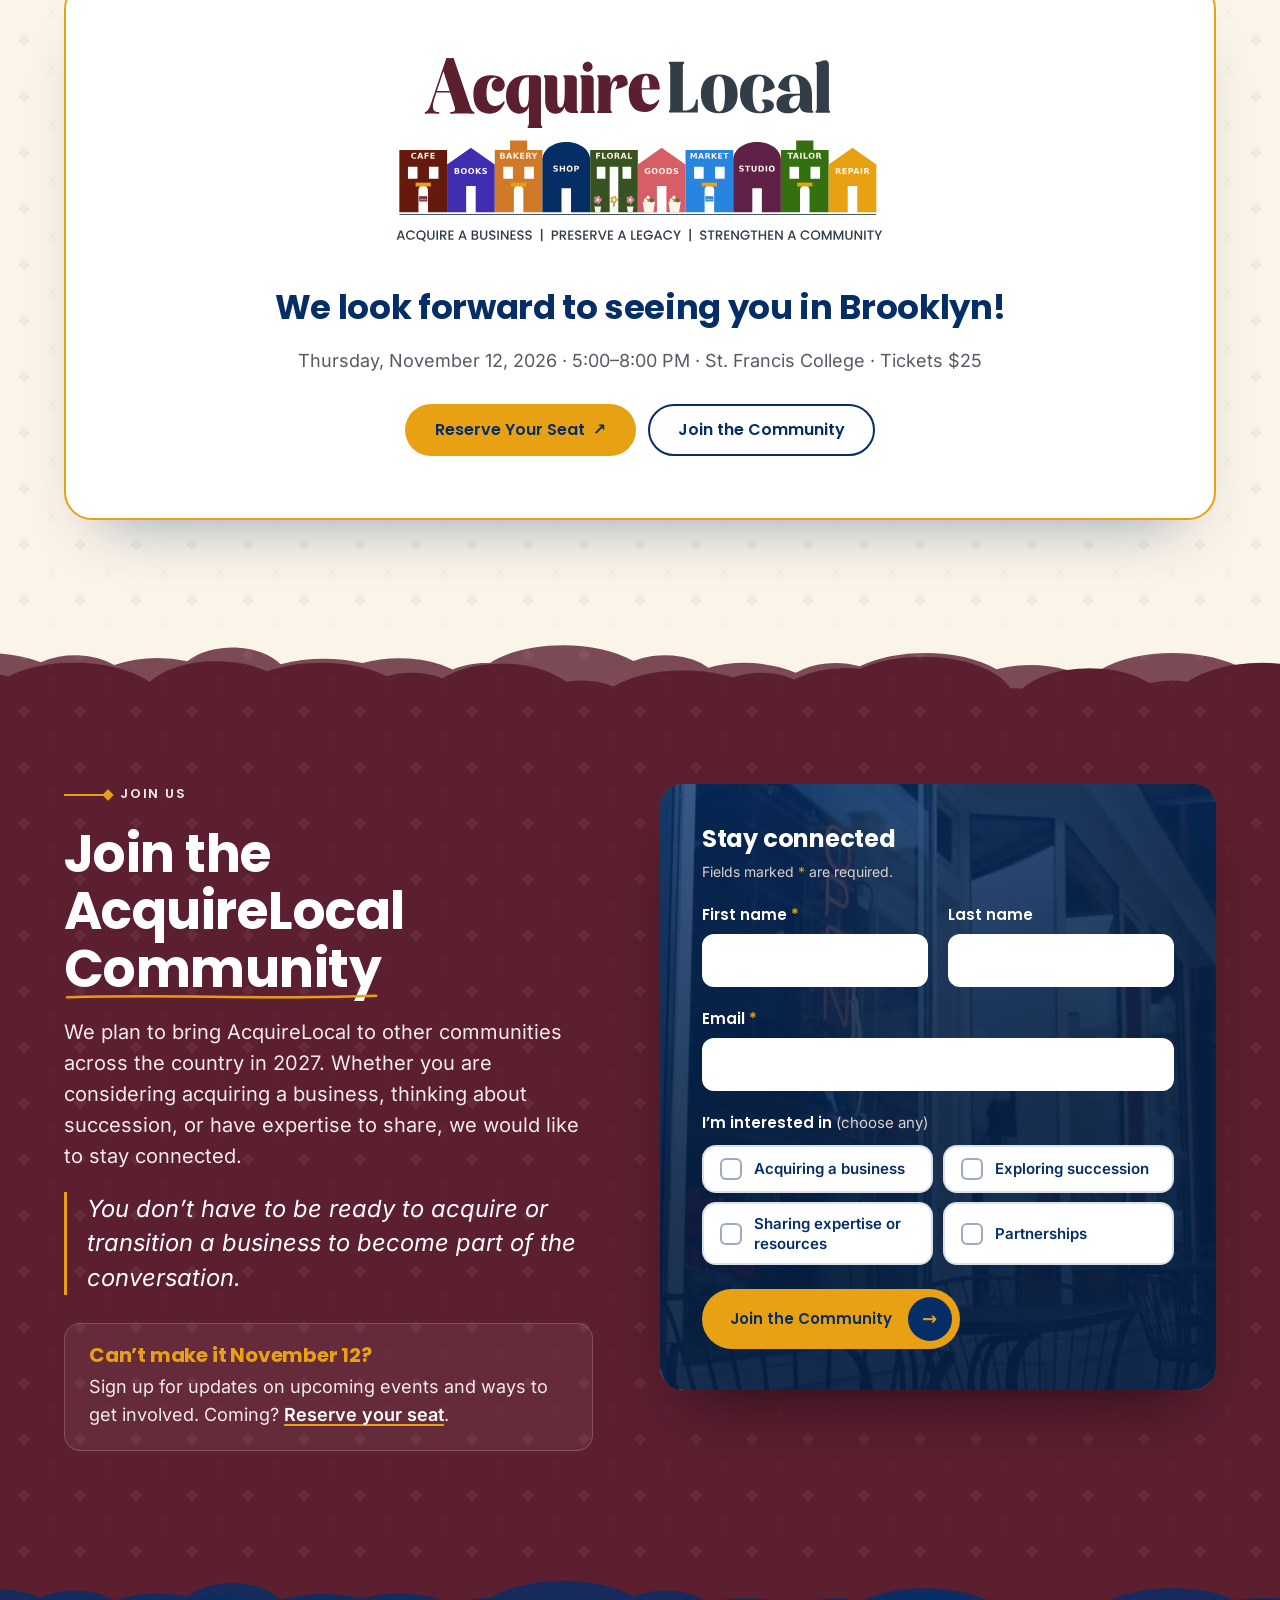
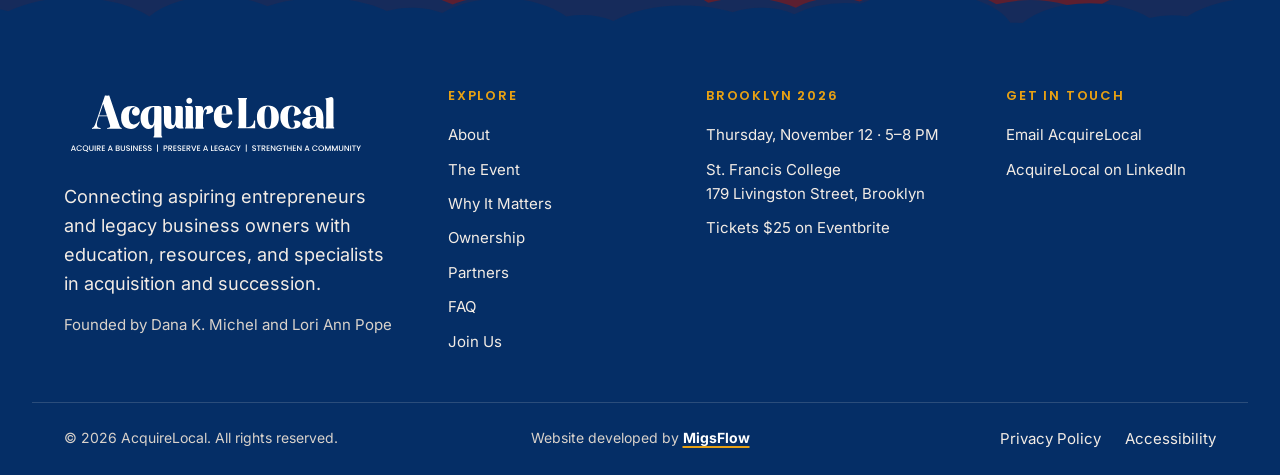
==== commit 7416b206: "Ownership submenu, hero photos below header, smooth FAQ accordion - "Two Roads" renamed "Ownership" " ====
--- a/index.html
+++ b/index.html
@@ -49,11 +49,18 @@
           <ul class="nav__list">
             <li><a class="nav__link" href="#about"><span class="nav__num"></span><span class="nav__label">About</span><span class="nav__arrow"></span></a></li>
             <li><a class="nav__link" href="#event"><span class="nav__num"></span><span class="nav__label">The Event</span><span class="nav__arrow"></span></a></li>
-            <li><a class="nav__link" href="#why"><span class="nav__num"></span><span class="nav__label">Why It Matters</span><span class="nav__arrow"></span></a></li>
-            <li><a class="nav__link" href="#two-roads"><span class="nav__num"></span><span class="nav__label">Two Roads</span><span class="nav__arrow"></span></a></li>
+            <li class="nav__item--has-sub">
+              <div class="nav__parent">
+                <a class="nav__link" href="#why"><span class="nav__num"></span><span class="nav__label">Why It Matters</span><span class="nav__arrow"></span></a>
+                <button class="nav__subtoggle" type="button" aria-expanded="false" aria-controls="nav-sub-why"><span class="visually-hidden">Why It Matters submenu</span></button>
+              </div>
+              <ul class="nav__sub" id="nav-sub-why">
+                <li><a class="nav__link nav__link--sub" href="#ownership"><span class="nav__label">Ownership</span><span class="nav__arrow"></span></a></li>
+              </ul>
+            </li>
             <li><a class="nav__link" href="#partners"><span class="nav__num"></span><span class="nav__label">Partners</span><span class="nav__arrow"></span></a></li>
             <li><a class="nav__link" href="#faq"><span class="nav__num"></span><span class="nav__label">FAQ</span><span class="nav__arrow"></span></a></li>
-            <li><a class="nav__link" href="#join"><span class="nav__num"></span><span class="nav__label">Join</span><span class="nav__arrow"></span></a></li>
+            <li><a class="nav__link" href="#join"><span class="nav__num"></span><span class="nav__label">Join Us</span><span class="nav__arrow"></span></a></li>
           </ul>
           <div class="nav__aside">
           <a class="btn btn--gold nav__cta" data-eventbrite href="https://www.eventbrite.com/e/acquire-local-inaugural-event-tickets-2002596155008?aff=nav" target="_blank" rel="noopener">
@@ -394,8 +401,8 @@
       </div>
     </section>
 
-    <!-- ============ TWO ROADS (street photo + navy overlay) ============ -->
-    <section class="roads" id="two-roads" aria-labelledby="roads-title">
+    <!-- ============ OWNERSHIP — two roads (street photo + navy overlay) ============ -->
+    <section class="roads" id="ownership" aria-labelledby="roads-title">
       <picture class="roads__bg">
         <source type="image/webp" srcset="images/roads/roads-street-960.webp 960w, images/roads/roads-street-1920.webp 1920w" sizes="100vw">
         <img src="images/roads/roads-street-1920.jpg" srcset="images/roads/roads-street-960.jpg 960w, images/roads/roads-street-1920.jpg 1920w" sizes="100vw" alt="" loading="lazy">
@@ -406,7 +413,7 @@
           <div class="roads__heading">
             <p class="eyebrow eyebrow--light">
               <span class="eyebrow__rule"></span>
-              Two Roads
+              Ownership
               <span class="eyebrow__rule eyebrow__rule--end"></span>
             </p>
             <h2 class="roads__title t-h1" id="roads-title" data-marks>Two roads to <span class="mark-keep"><span class="mark">ownership<svg class="mark__line" viewBox="0 0 200 12" preserveAspectRatio="none" role="presentation" focusable="false"><path pathLength="1" d="M3 6.5C70 3.5 130 9 197 5"/></svg></span></span></h2>
@@ -591,7 +598,6 @@
             <img src="images/faq/faq-shopper-900.jpg" srcset="images/faq/faq-shopper-500.jpg 500w, images/faq/faq-shopper-900.jpg 900w" sizes="(min-width: 64em) 22rem, 60vw" alt="A customer leaving a local shop with shopping bags" loading="lazy">
           </picture>
           </div>
-          <p class="faq__more">Still have questions? <a href="#join-form">Join the community</a> and our team will be in touch.</p>
         </div>
 
         <div class="faq__list">
@@ -661,6 +667,9 @@
           </details>
         </div>
 
+      </div>
+      <div class="container">
+        <p class="faq__more">Still have questions? <a href="#join-form">Join the community</a> and our team will be in touch.</p>
       </div>
     </section>
 
@@ -778,10 +787,10 @@
           <li><a href="#about">About</a></li>
           <li><a href="#event">The Event</a></li>
           <li><a href="#why">Why It Matters</a></li>
-          <li><a href="#two-roads">Two Roads</a></li>
+          <li><a href="#ownership">Ownership</a></li>
           <li><a href="#partners">Partners</a></li>
           <li><a href="#faq">FAQ</a></li>
-          <li><a href="#join">Join</a></li>
+          <li><a href="#join">Join Us</a></li>
         </ul>
       </div>
 
@@ -833,6 +842,7 @@
   <script src="javascript/to-top.js" defer></script>
   <script src="javascript/signup.js" defer></script>
   <script src="javascript/interest-prefill.js" defer></script>
+  <script src="javascript/faq.js" defer></script>
   <script src="javascript/eventbrite-checkout.js" defer></script>
 </body>
 </html>
--- a/css/styles.css
+++ b/css/styles.css
@@ -407,7 +407,7 @@
 
 /* ---------- Slides ---------- */
 .hero__slides,
-.hero__overlay { position: absolute; inset: 0; z-index: -1; }
+.hero__overlay { position: absolute; inset: var(--header-h) 0 0; z-index: -1; }   /* photos start below the solid header, so heads aren't hidden behind it */
 
 .hero__slide {
   position: absolute;
@@ -445,10 +445,10 @@
   to   { transform: scale(1); }
 }
 /* Per-photo focal points (keep faces in frame on narrow screens) */
-.hero__slide:nth-child(1) img { object-position: 45% 25%; }   /* couple at the produce stand */
-.hero__slide:nth-child(2) img { object-position: 60% 30%; }   /* owner with tablet, right of centre */
-.hero__slide:nth-child(3) img { object-position: 57% 25%; }   /* young couple outside their shop */
-.hero__slide:nth-child(4) img { object-position: 65% 30%; }   /* owner at the counter, right side */
+.hero__slide:nth-child(1) img { object-position: 45% 6%; }   /* couple at the produce stand */
+.hero__slide:nth-child(2) img { object-position: 60% 12%; }   /* owner with tablet, right of centre */
+.hero__slide:nth-child(3) img { object-position: 57% 0%; }   /* young couple outside their shop */
+.hero__slide:nth-child(4) img { object-position: 65% 10%; }   /* owner at the counter, right side */
 
 /* Per-photo tone: the brightest photos are dimmed a little so the wash can stay
    light. Values were checked so all hero text keeps 4.5:1 contrast on every photo. */
@@ -2482,7 +2482,7 @@
 
 /* Generated (screen-reader-silent) nav numbers + arrows, impact numbers */
 .nav__list { counter-reset: navnum; }
-.nav__list li { counter-increment: navnum; }
+.nav__list > li { counter-increment: navnum; }
 .nav__num::before {
   content: counter(navnum, decimal-leading-zero);
   content: counter(navnum, decimal-leading-zero) / "";
@@ -2497,3 +2497,262 @@
   content: counter(impact, decimal-leading-zero);
   content: counter(impact, decimal-leading-zero) / "";
 }
+
+/* ==========================================================================
+   FAQ — navy section, pinned heading + photo collage, accordion (<details>)
+   ========================================================================== */
+.faq {
+  --wave-h: clamp(2.5rem, 1.5rem + 4vw, 5.5rem);
+  position: relative;
+  padding-block: calc(clamp(4rem, 3rem + 5vw, 7rem) + var(--wave-h) * .6) clamp(4.5rem, 3.5rem + 5vw, 7.5rem);
+  background: url("../images/brand/pattern-diamond.svg") center top / 56px 56px, var(--navy);
+  color: var(--ink-on-dark);
+}
+.faq::before {            /* cream wave flowing down from Partners */
+  content: "";
+  position: absolute;
+  left: 0; right: 0; top: -1px;
+  height: var(--wave-h);
+  background: url("../images/brand/divider-wave-cream.svg") no-repeat center top / 100% 100%;
+  pointer-events: none;
+}
+
+.faq__grid { display: grid; gap: 2.5rem; }
+@media (min-width: 64em) {
+  .faq__grid { grid-template-columns: minmax(0, .85fr) minmax(0, 1.15fr); gap: clamp(3rem, 1rem + 4vw, 5.5rem); align-items: start; }
+  .faq__aside { position: sticky; top: var(--sticky-top); }
+}
+
+.faq__aside { display: grid; gap: 1.25rem; align-content: start; }
+.faq__title { color: #fff; }
+.faq__intro { font-size: var(--fs-body-lg); line-height: 1.55; }
+.faq__more {
+  max-width: 32rem;
+  margin: clamp(2.5rem, 2rem + 2vw, 3.5rem) auto 0;
+  padding-top: 1.75rem;
+  border-top: 1px solid rgba(243, 236, 229, .18);
+  font-size: var(--fs-body);
+  text-align: center;
+}
+.faq__more a,
+.faq__a a {
+  font-weight: 600;
+  color: #fff;
+  text-decoration: underline;
+  text-decoration-color: var(--gold);
+  text-decoration-thickness: 2px;
+  text-underline-offset: 3px;
+}
+.faq__more a:hover,
+.faq__a a:hover { color: var(--gold); }
+
+/* Overlapping three-photo collage */
+.faq__collage {
+  position: relative;
+  aspect-ratio: 5 / 4;
+  margin: .75rem 0 .5rem;
+}
+.faq__photo {
+  position: absolute;
+  display: block;
+  overflow: hidden;
+  border: 5px solid var(--cream);
+  border-radius: 1.25rem;
+  box-shadow: 0 24px 40px -22px rgba(0, 0, 0, .7);
+}
+.faq__photo img { width: 100%; height: 100%; object-fit: cover; }
+.faq__photo--a { top: 0; left: 0; width: 62%; height: 62%; }
+.faq__photo--a img { object-position: 45% 40%; }        /* owners tending plants */
+.faq__photo--b { top: 12%; right: 0; width: 40%; height: 46%; }
+.faq__photo--b img { object-position: 30% 50%; }        /* pastries in the window */
+.faq__photo--c { bottom: 0; left: 26%; width: 50%; height: 44%; z-index: 1; }
+.faq__photo--c img { object-position: 88% 40%; }        /* shopper at the door, far right */
+
+/* Accordion */
+.faq__list { display: grid; gap: .75rem; }
+.faq__item {
+  border: 1px solid rgba(243, 236, 229, .18);
+  border-radius: 1rem;
+  background: rgba(243, 236, 229, .05);
+  transition: background-color .3s var(--ease), border-color .3s var(--ease);
+}
+.faq__item[open] { background: var(--cream); border-color: var(--cream); }
+
+.faq__q {
+  display: flex;
+  align-items: center;
+  justify-content: space-between;
+  gap: 1rem;
+  min-height: 3.5rem;
+  padding: 1.1rem 1.25rem 1.1rem 1.5rem;
+  font-family: var(--font-head);
+  font-weight: 600;
+  font-size: 1.0625rem;
+  line-height: 1.35;
+  color: #fff;
+  cursor: pointer;
+  list-style: none;
+}
+.faq__q::-webkit-details-marker { display: none; }
+.faq__q:hover .faq__q-text { color: var(--gold); }
+.faq__item[open] .faq__q,
+.faq__item[open] .faq__q:hover .faq__q-text { color: var(--navy); }
+.faq__q:focus-visible { outline-offset: -3px; border-radius: 1rem; }
+
+/* + / − in a gold circle */
+.faq__icon {
+  position: relative;
+  flex-shrink: 0;
+  width: 2.25rem;
+  height: 2.25rem;
+  border-radius: 50%;
+  background: var(--gold);
+}
+.faq__icon::before,
+.faq__icon::after {
+  content: "";
+  position: absolute;
+  top: 50%; left: 50%;
+  width: .875rem;
+  height: 2px;
+  border-radius: 2px;
+  background: var(--navy);
+  transform: translate(-50%, -50%);
+  transition: transform .3s var(--ease);
+}
+.faq__icon::after { transform: translate(-50%, -50%) rotate(90deg); }
+.faq__item[open] .faq__icon::after { transform: translate(-50%, -50%) rotate(0deg); }
+
+.faq__a {
+  display: grid;
+  gap: .9rem;
+  padding: 0 1.5rem 1.5rem;
+  color: var(--ink);
+  font-size: 1rem;
+  line-height: 1.65;
+}
+.faq__item[open] .faq__a a { color: var(--navy); }
+.faq__item[open] .faq__a a:hover { color: var(--wine); }
+.faq__a strong { font-weight: 600; color: var(--navy); }
+
+/* Open/close is animated in javascript/faq.js (all browsers).
+   overflow:hidden lets the item's height animate without content spilling. */
+.faq__item { overflow: hidden; }
+.faq__a { transition: opacity .3s var(--ease); }
+.faq__item.is-closing .faq__a { opacity: 0; }
+
+/* Final CTA now follows the navy FAQ: give it its own top space + navy wave */
+.final-cta {
+  position: relative;
+  padding-top: calc(clamp(3.5rem, 2.5rem + 4vw, 6rem) + clamp(2.5rem, 1.5rem + 4vw, 5.5rem) * .6);
+}
+.final-cta::before {
+  content: "";
+  position: absolute;
+  left: 0; right: 0; top: -1px;
+  height: clamp(2.5rem, 1.5rem + 4vw, 5.5rem);
+  background: url("../images/brand/divider-wave-navy.svg") no-repeat center top / 100% 100%;
+  pointer-events: none;
+}
+/* Answers inside closed questions sit on navy (never visible, but checkers read them) */
+.faq__item:not([open]) .faq__a,
+.faq__item:not([open]) .faq__a strong { color: var(--ink-on-dark); }
+
+/* Header height (event bar + nav bar) — hero photos start below it */
+:root { --header-h: 7.0625rem; }
+@media (min-width: 75em) { :root { --header-h: 8.0625rem; } }
+
+/* ==========================================================================
+   Nav submenu — "Ownership" under "Why It Matters"
+   Phone/tablet panel: always shown, indented under its parent.
+   Desktop: dropdown on hover, keyboard focus, or the chevron button.
+   ========================================================================== */
+.nav__parent { display: flex; align-items: center; }
+.nav__parent .nav__link { flex: 1; }
+.nav__subtoggle { display: none; }
+
+.nav__sub { margin: 0; padding: 0 0 .5rem; list-style: none; }
+.nav__link--sub {
+  padding: .55rem 0 .55rem 2.5rem;
+  font-size: 1.0625rem;
+  color: var(--ink-on-dark-muted);
+}
+.nav__link--sub .nav__label::before {
+  content: "↳ ";
+  content: "↳ " / "";
+  color: var(--gold);
+}
+/* Parent stays highlighted while you're in its sub-section */
+.nav__item--has-sub:has(.nav__link--sub[aria-current]) > .nav__parent .nav__label { color: var(--gold); }
+
+@media (min-width: 75em) {
+  .nav__item--has-sub { position: relative; }
+  .nav__parent .nav__link { padding-right: .25rem; }
+  .nav__subtoggle {
+    display: grid;
+    place-items: center;
+    width: 1.5rem;
+    height: 1.5rem;
+    padding: 0;
+    border: 0;
+    border-radius: .375rem;
+    background: transparent;
+    color: inherit;
+  }
+  .nav__subtoggle::before {               /* chevron */
+    content: "";
+    width: .45rem;
+    height: .45rem;
+    margin-top: -.2rem;
+    border: solid currentColor;
+    border-width: 0 2px 2px 0;
+    transform: rotate(45deg);
+    transition: transform .2s var(--ease);
+  }
+  .nav__subtoggle[aria-expanded="true"]::before { transform: rotate(-135deg); margin-top: .2rem; }
+  .nav__parent { color: var(--linen); }
+  .site-header.is-scrolled .nav__parent { color: var(--navy); }
+
+  .nav__sub {
+    position: absolute;
+    top: 100%;
+    left: 0;
+    min-width: 13rem;
+    padding: .5rem;
+    border-radius: .875rem;
+    background: var(--cream);
+    box-shadow: 0 18px 40px -16px rgba(5, 46, 102, .45);
+    opacity: 0;
+    visibility: hidden;
+    transform: translateY(6px);
+    transition: opacity .2s var(--ease), transform .2s var(--ease), visibility 0s linear .2s;
+  }
+  .nav__item--has-sub:hover .nav__sub,
+  .nav__item--has-sub:focus-within .nav__sub,
+  .nav__item--has-sub.is-open .nav__sub {
+    opacity: 1;
+    visibility: visible;
+    transform: none;
+    transition: opacity .2s var(--ease), transform .2s var(--ease), visibility 0s;
+  }
+  .nav__sub::before {                     /* hover bridge between link and dropdown */
+    content: "";
+    position: absolute;
+    left: 0; right: 0; top: -.75rem;
+    height: .75rem;
+  }
+  .nav__link--sub,
+  .site-header.is-scrolled .nav__link--sub {
+    display: block;
+    padding: .65rem .9rem;
+    border-radius: .5rem;
+    font-size: .9375rem;
+    color: var(--navy);
+  }
+  .nav__link--sub .nav__label::before { content: none; }
+  .nav__link--sub::after { display: none; }
+  .nav__link--sub:hover,
+  .nav__link--sub[aria-current] { background: rgba(232, 161, 19, .18); color: var(--wine) !important; }
+  .nav__item--has-sub:has(.nav__link--sub[aria-current]) > .nav__parent .nav__link::after { transform: scaleX(1); }
+  .nav__item--has-sub:has(.nav__link--sub[aria-current]) > .nav__parent .nav__label { color: inherit; }
+}
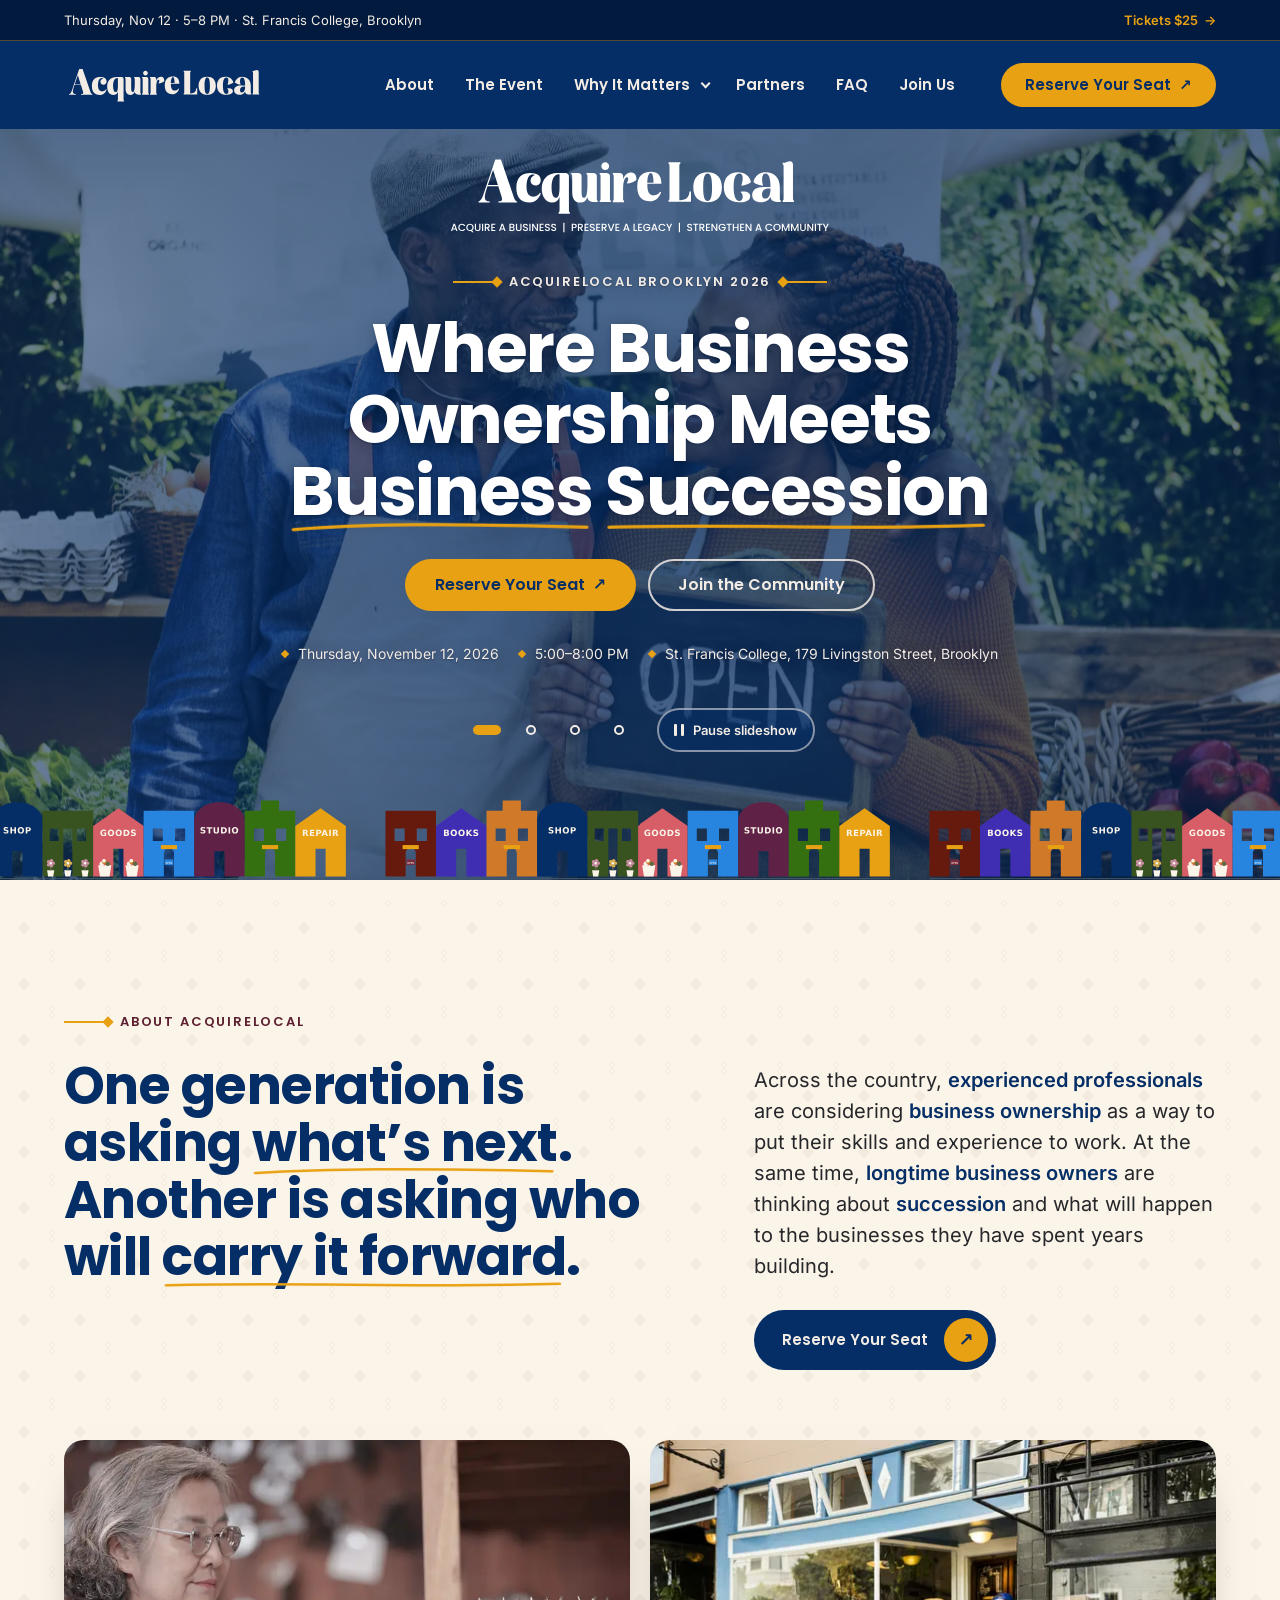
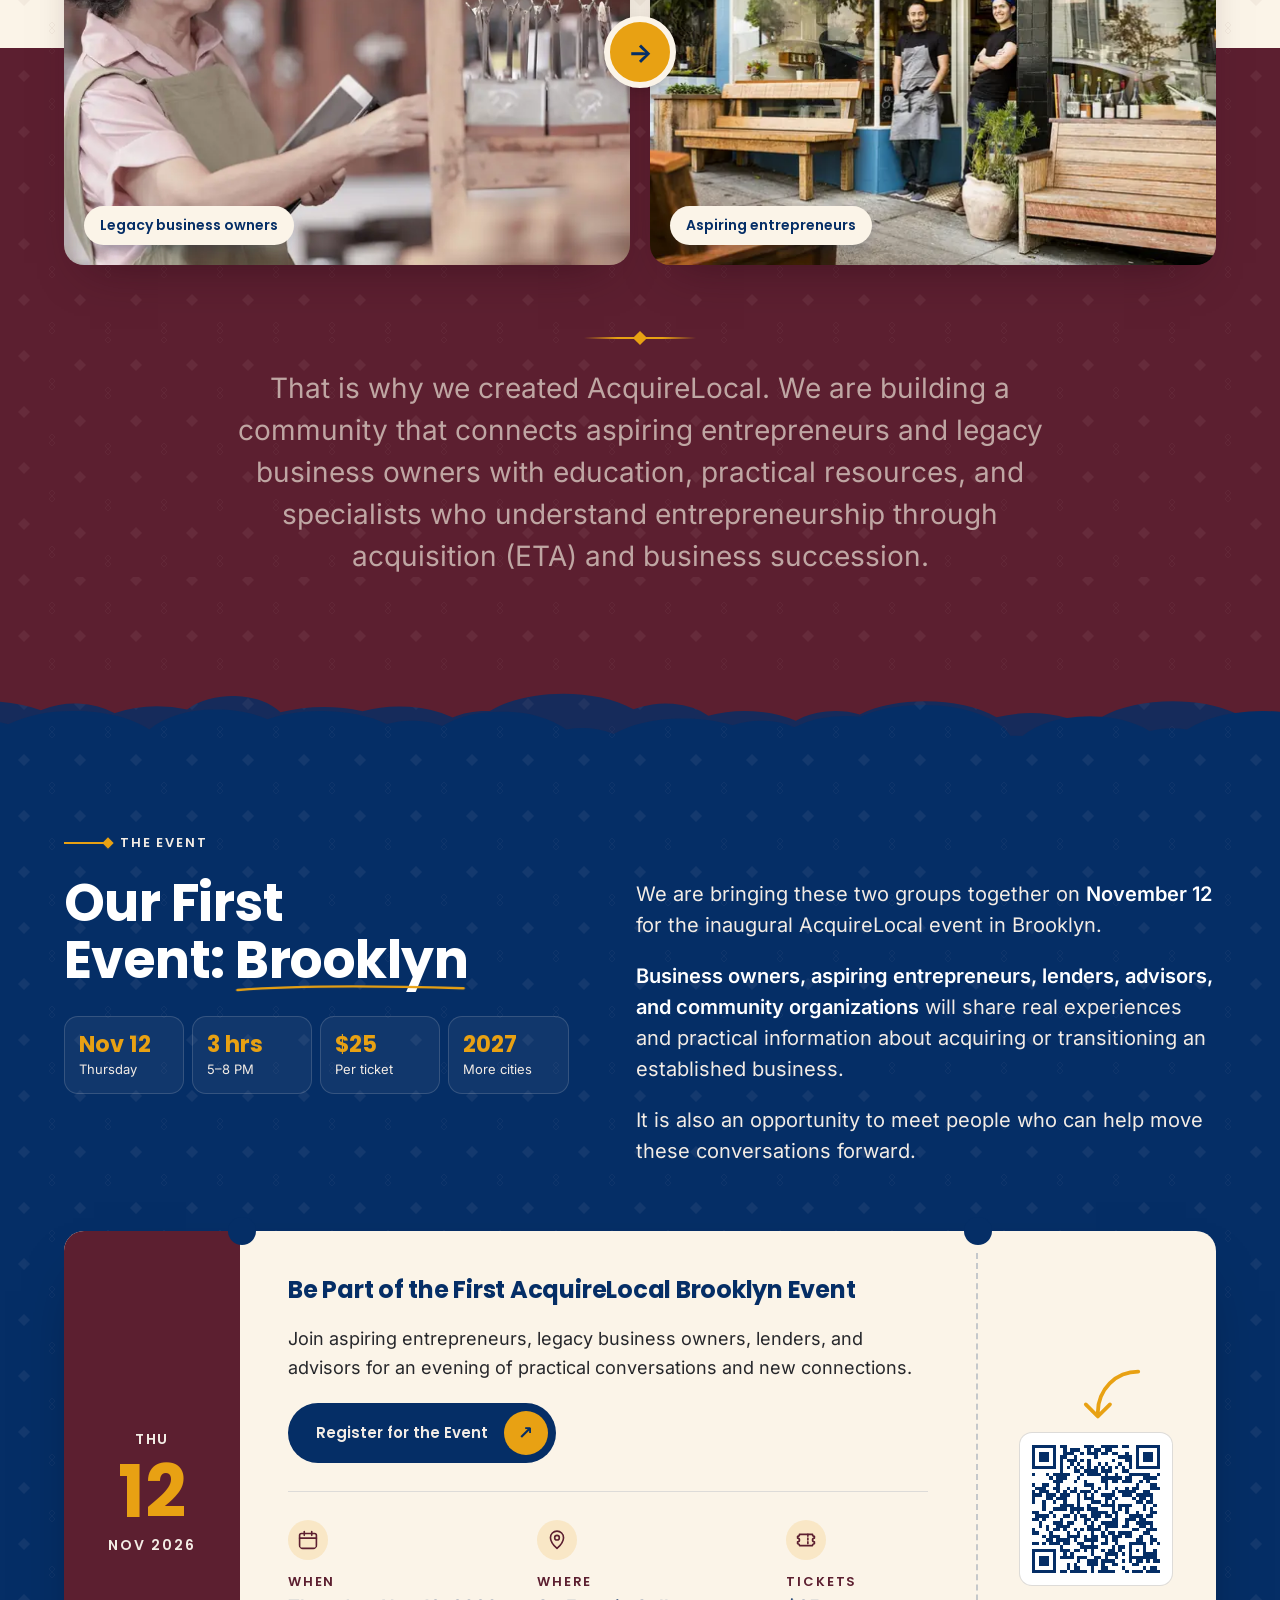
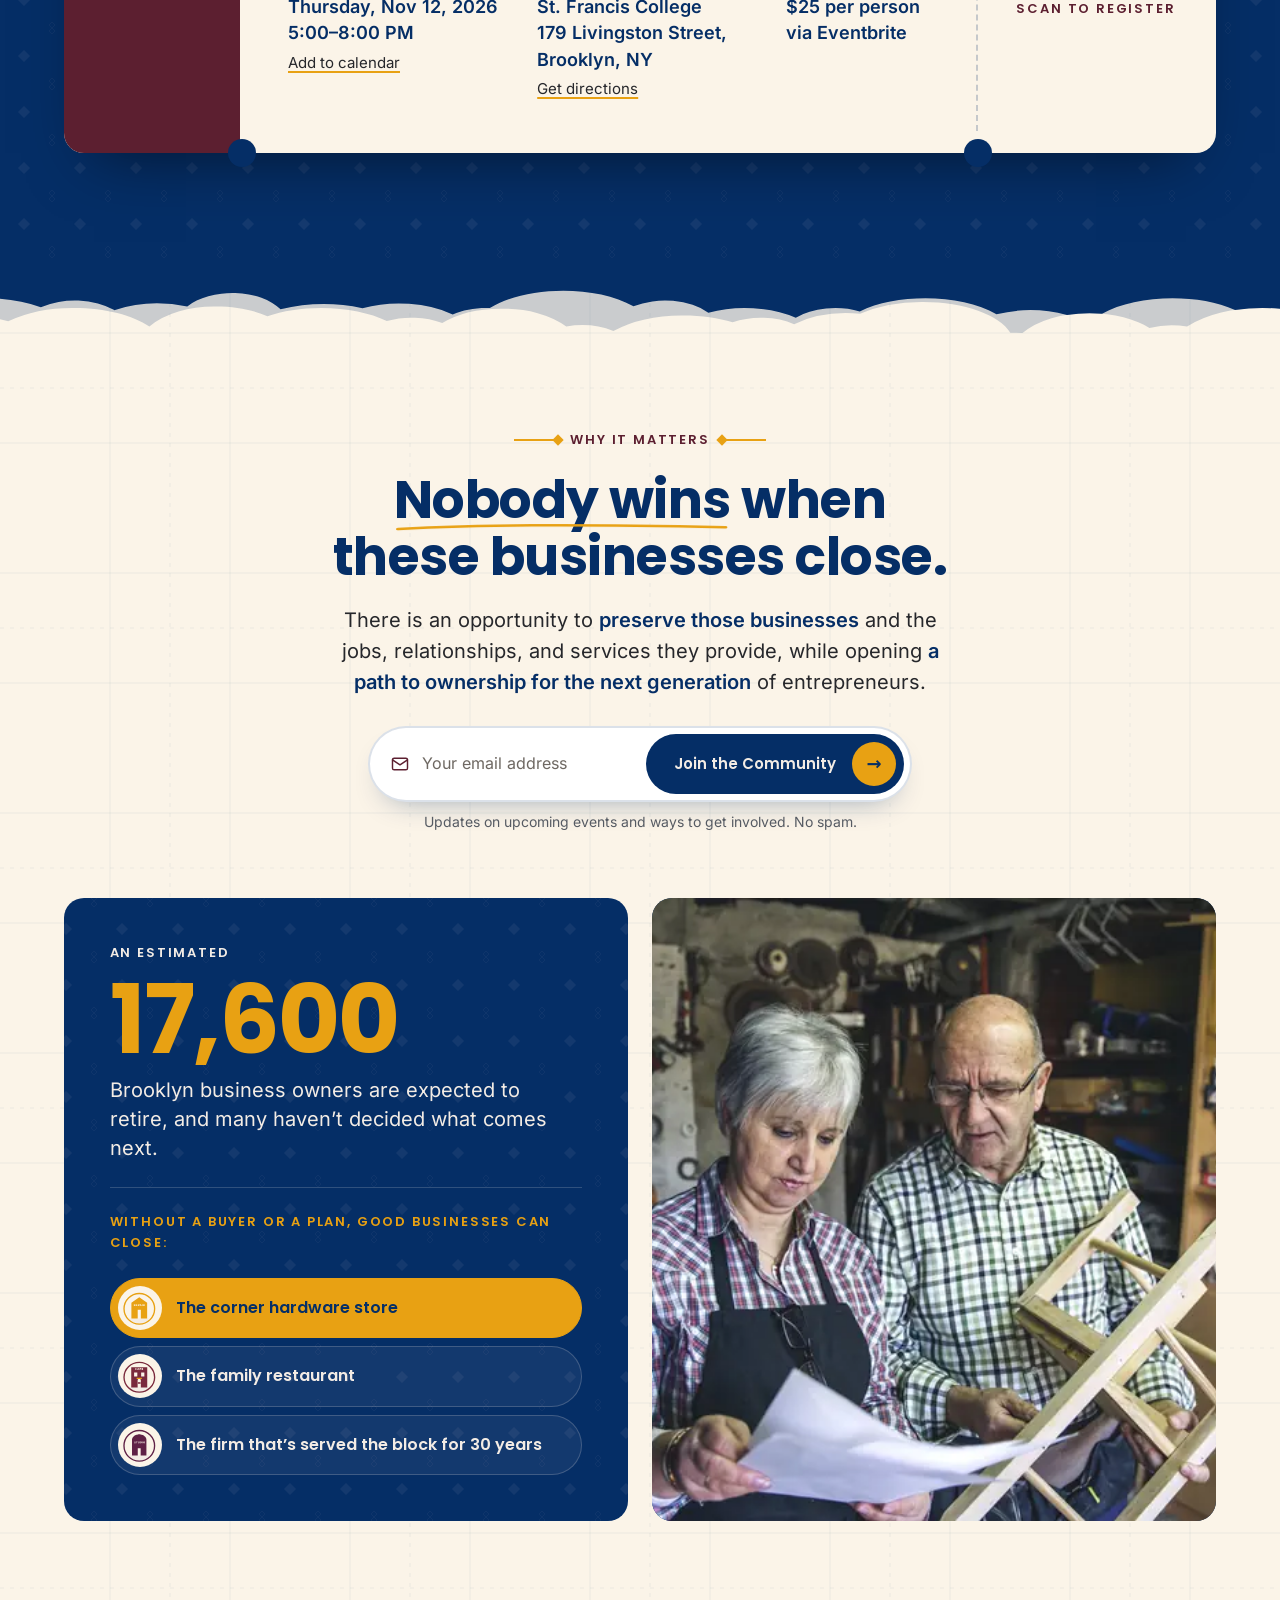
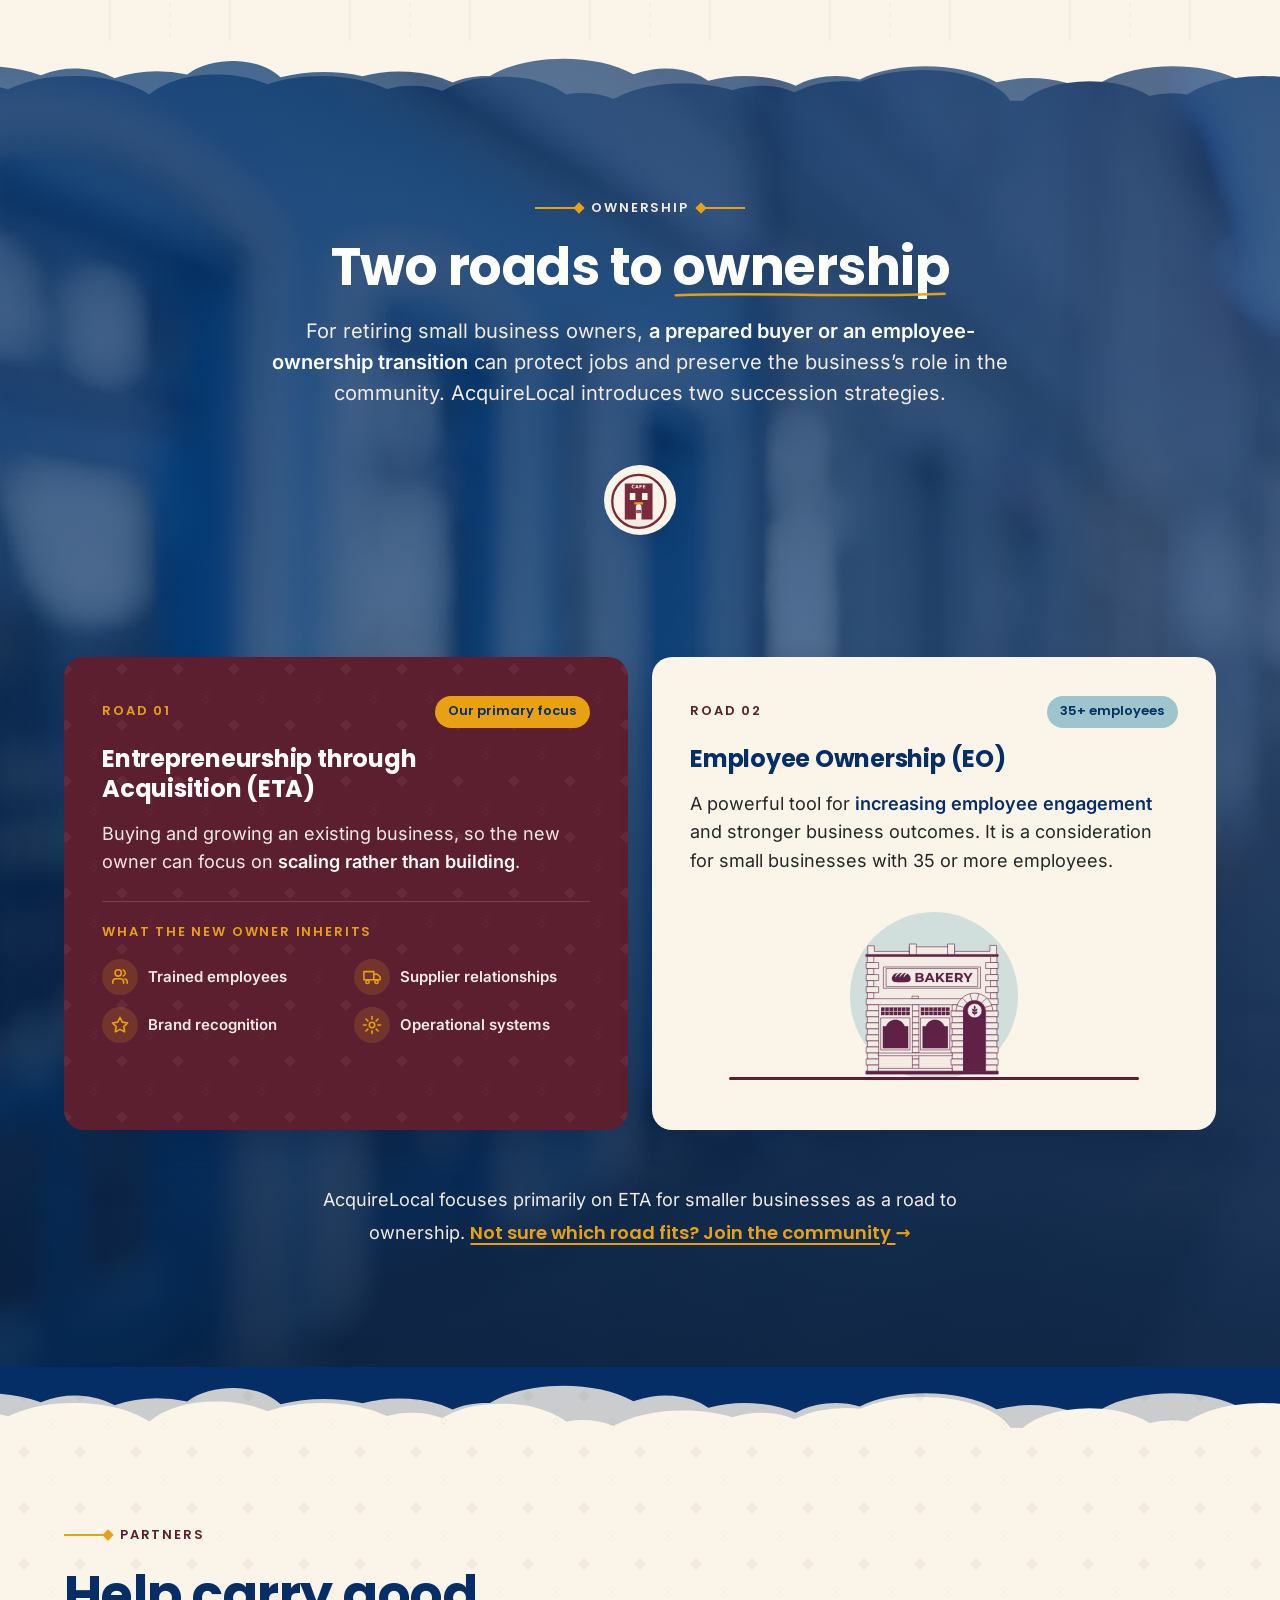
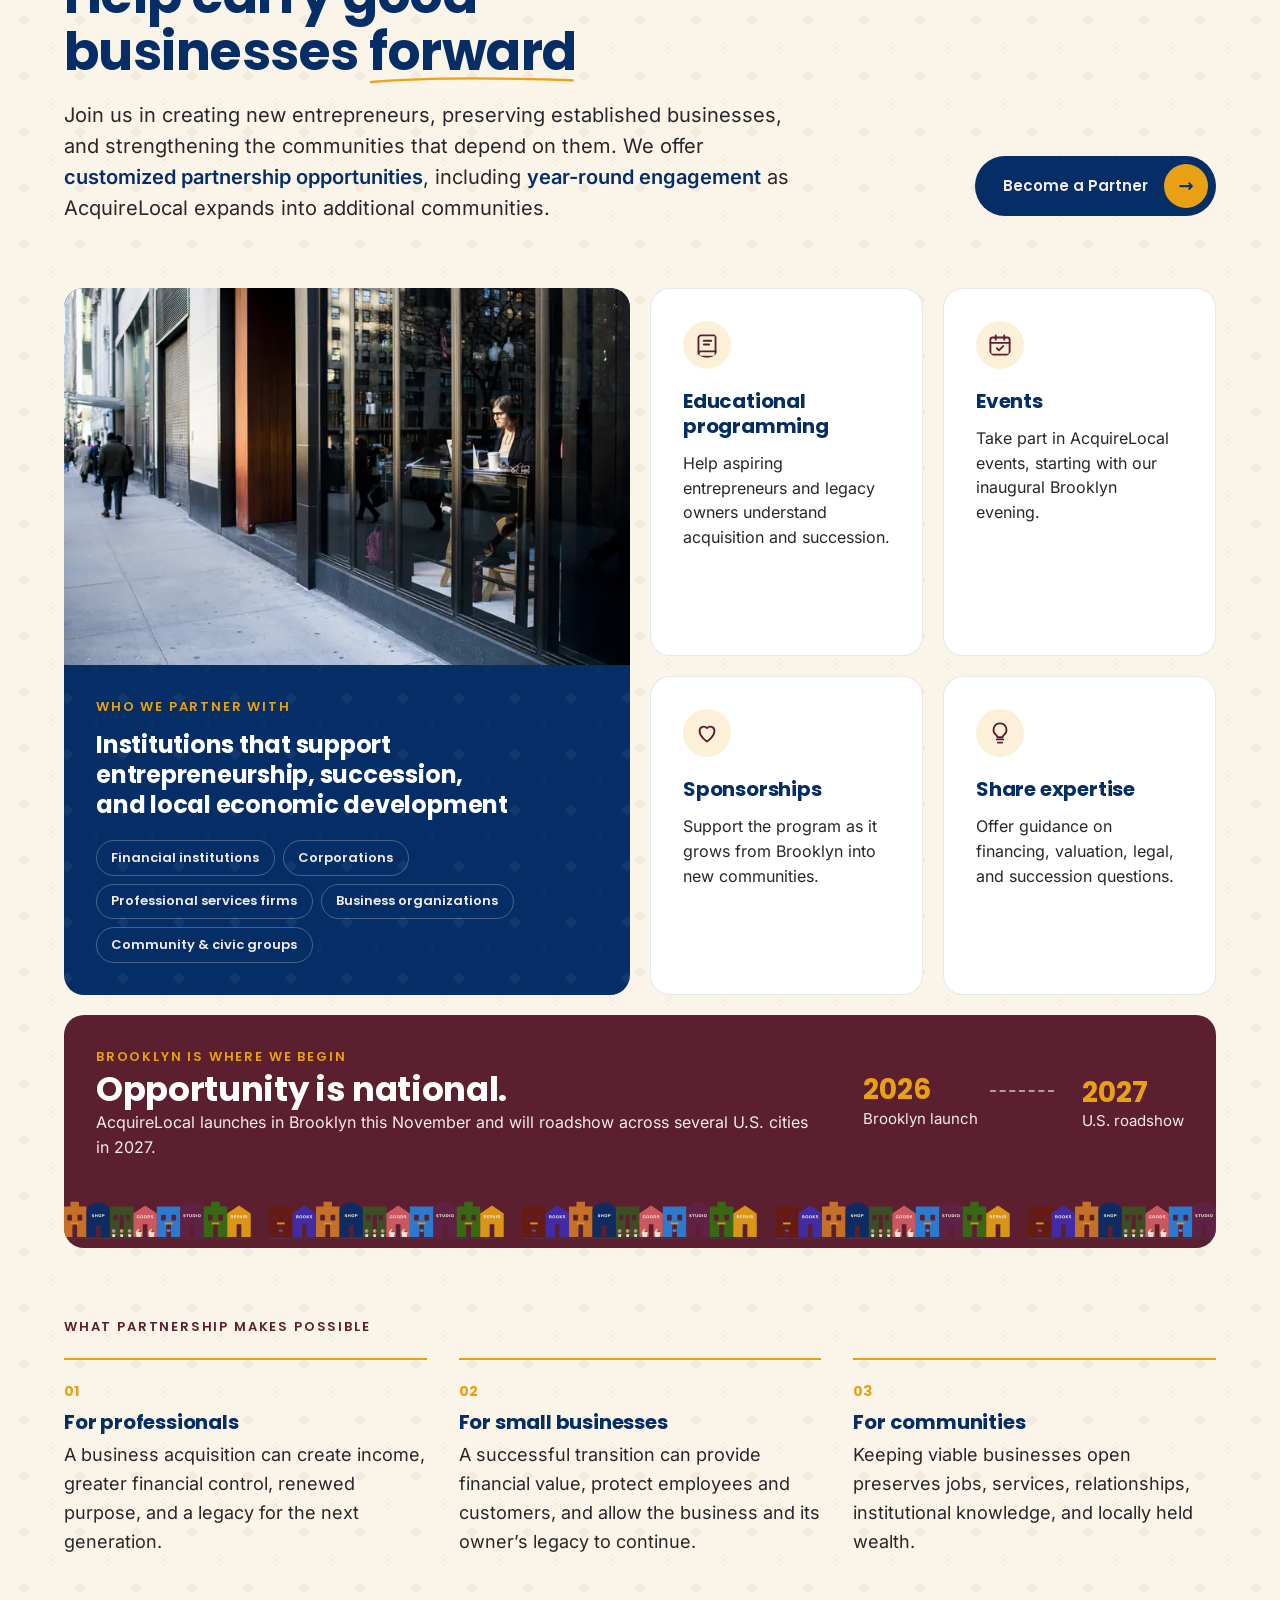
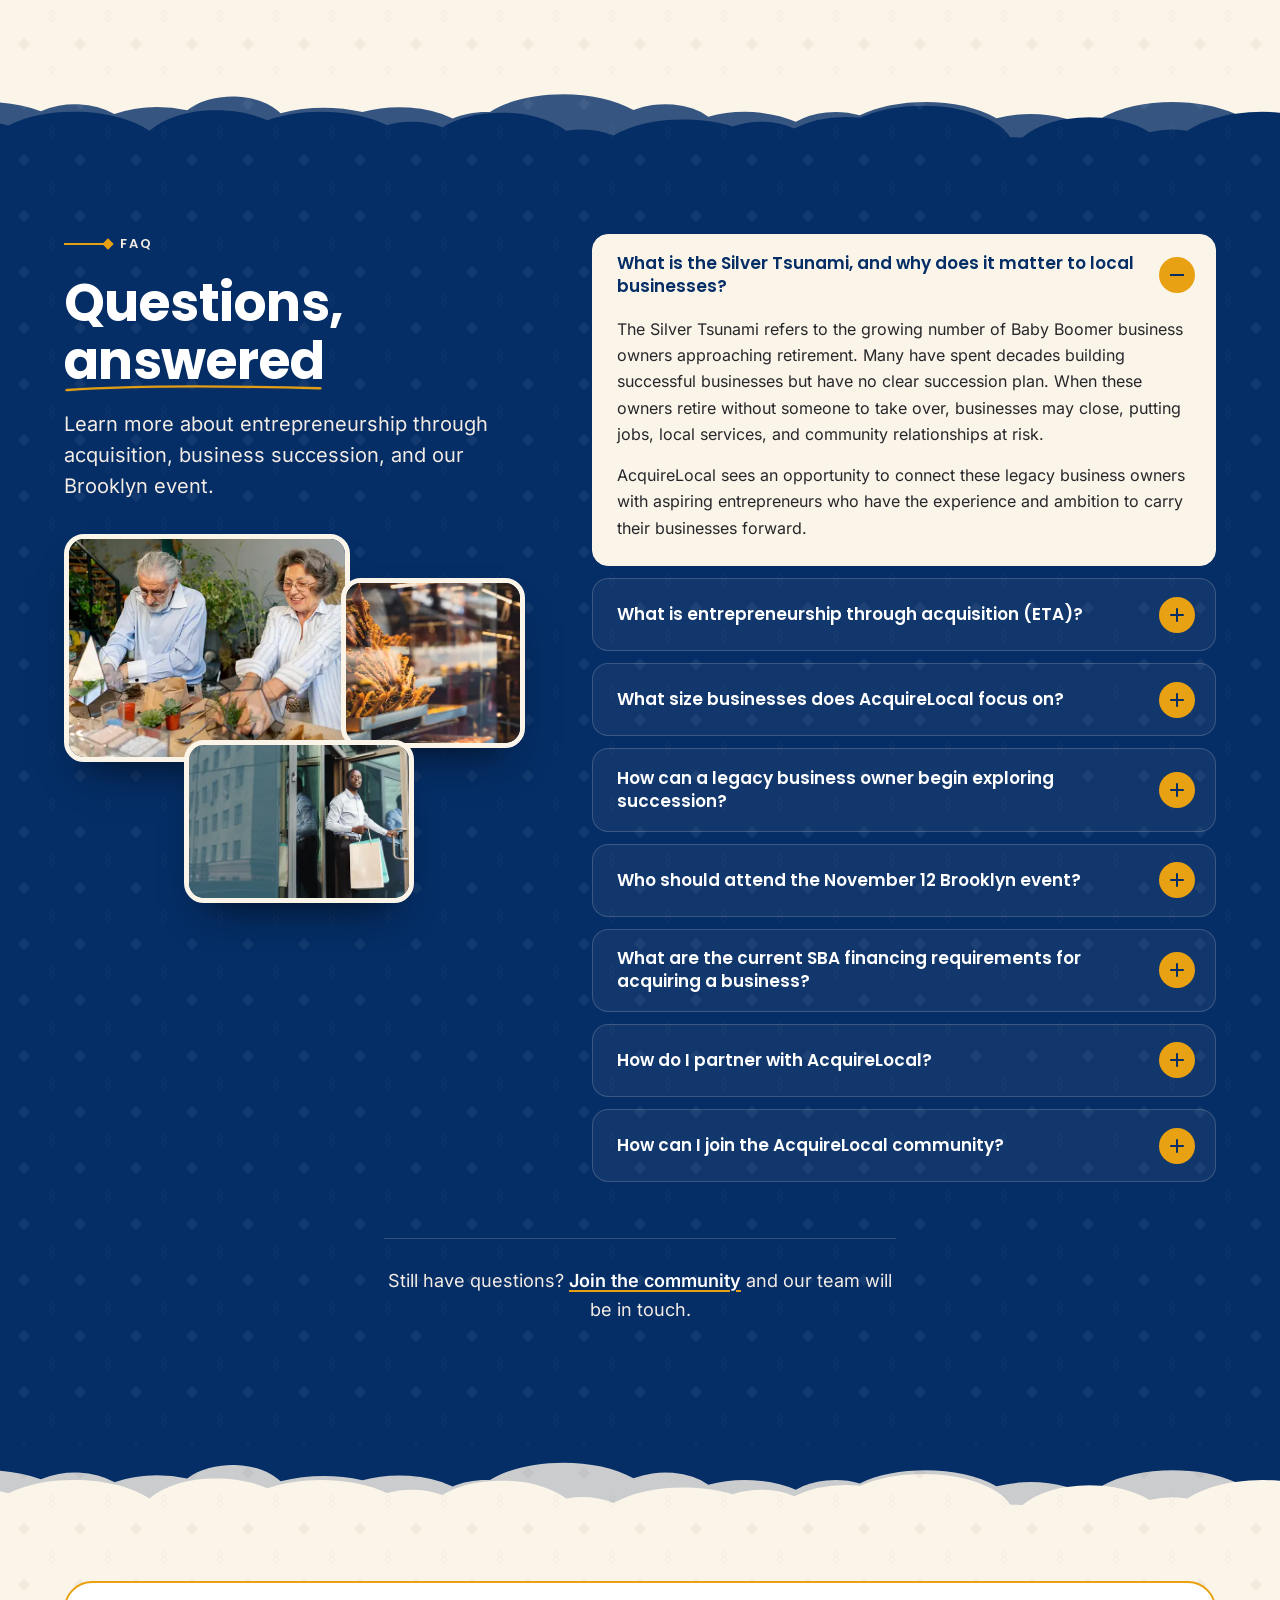
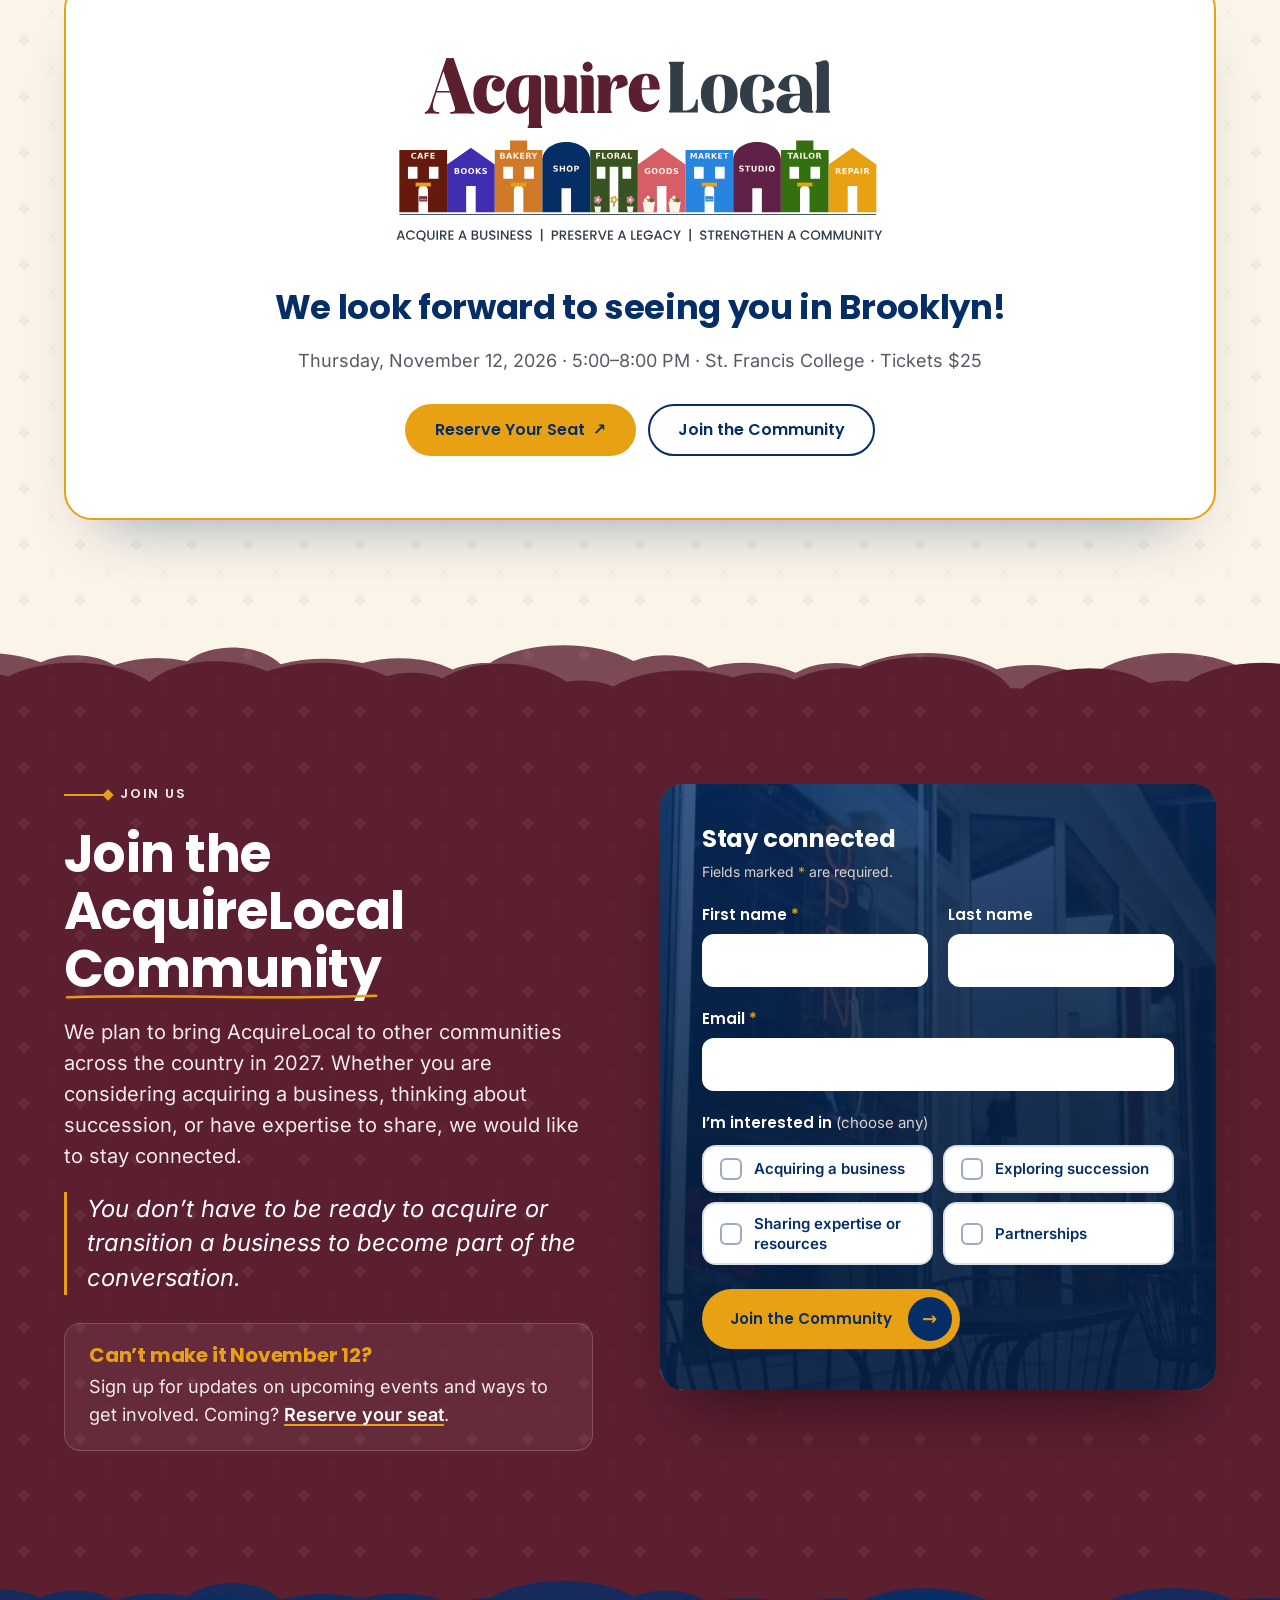
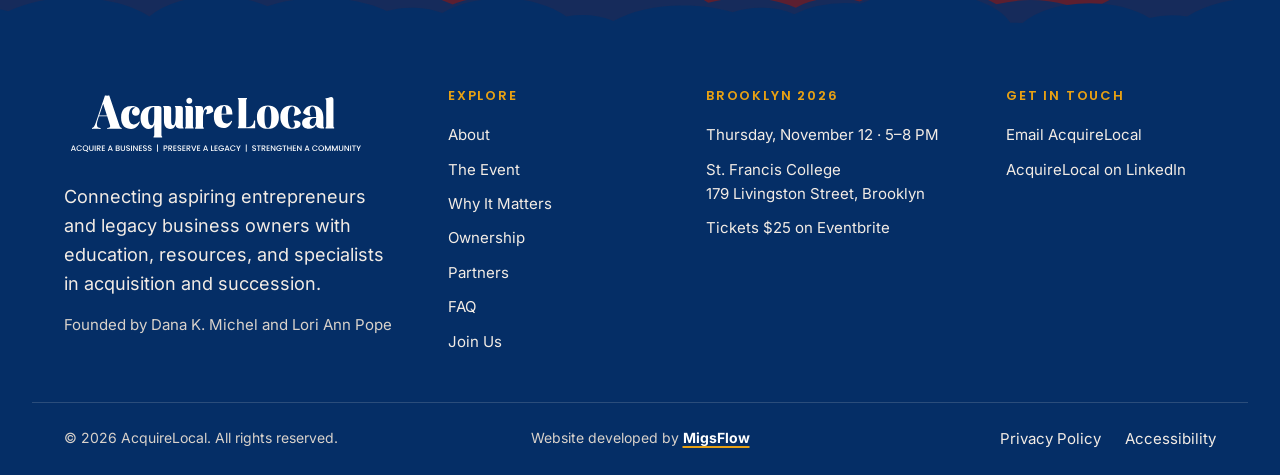
==== commit 77baec1b: "Title without &amp; entity (57 chars) Co-Authored-By: Claude Opus 5.5 <noreply@anthropic.com>" ====
--- a/index.html
+++ b/index.html
@@ -3,9 +3,24 @@
 <head>
   <meta charset="UTF-8">
   <meta name="viewport" content="width=device-width, initial-scale=1">
-  <title>AcquireLocal Brooklyn 2026 | Where Business Ownership Meets Business Succession</title>
-  <meta name="description" content="AcquireLocal connects aspiring entrepreneurs and legacy business owners. Join us Thursday, November 12, 2026 at St. Francis College in Brooklyn.">
+  <title>AcquireLocal Brooklyn | Business Ownership and Succession</title>
+  <meta name="description" content="Connecting aspiring entrepreneurs and legacy business owners. Nov 12, 2026 at St. Francis College, Brooklyn. Tickets $25.">
   <meta name="theme-color" content="#052E66">
+  <!-- Link previews (Open Graph / social). TODO: switch BASE URL to the final domain at launch -->
+  <link rel="canonical" href="https://mfebres0919.github.io/AcquireLocal/">
+  <meta property="og:type" content="website">
+  <meta property="og:site_name" content="AcquireLocal">
+  <meta property="og:title" content="AcquireLocal Brooklyn | Business Ownership and Succession">
+  <meta property="og:description" content="Connecting aspiring entrepreneurs and legacy business owners. Nov 12, 2026 at St. Francis College, Brooklyn. Tickets $25.">
+  <meta property="og:url" content="https://mfebres0919.github.io/AcquireLocal/">
+  <meta property="og:image" content="https://mfebres0919.github.io/AcquireLocal/images/og-image.jpg">
+  <meta property="og:image:width" content="1200">
+  <meta property="og:image:height" content="630">
+  <meta property="og:image:alt" content="AcquireLocal Brooklyn 2026: Where Business Ownership Meets Business Succession">
+  <meta name="twitter:card" content="summary_large_image">
+  <meta name="twitter:title" content="AcquireLocal Brooklyn | Business Ownership and Succession">
+  <meta name="twitter:description" content="Connecting aspiring entrepreneurs and legacy business owners. Nov 12, 2026 at St. Francis College, Brooklyn. Tickets $25.">
+  <meta name="twitter:image" content="https://mfebres0919.github.io/AcquireLocal/images/og-image.jpg">
 
   <link rel="preload" href="fonts/web/poppins-bold.woff2" as="font" type="font/woff2" crossorigin>
   <link rel="preload" href="fonts/web/inter-variable.woff2" as="font" type="font/woff2" crossorigin>
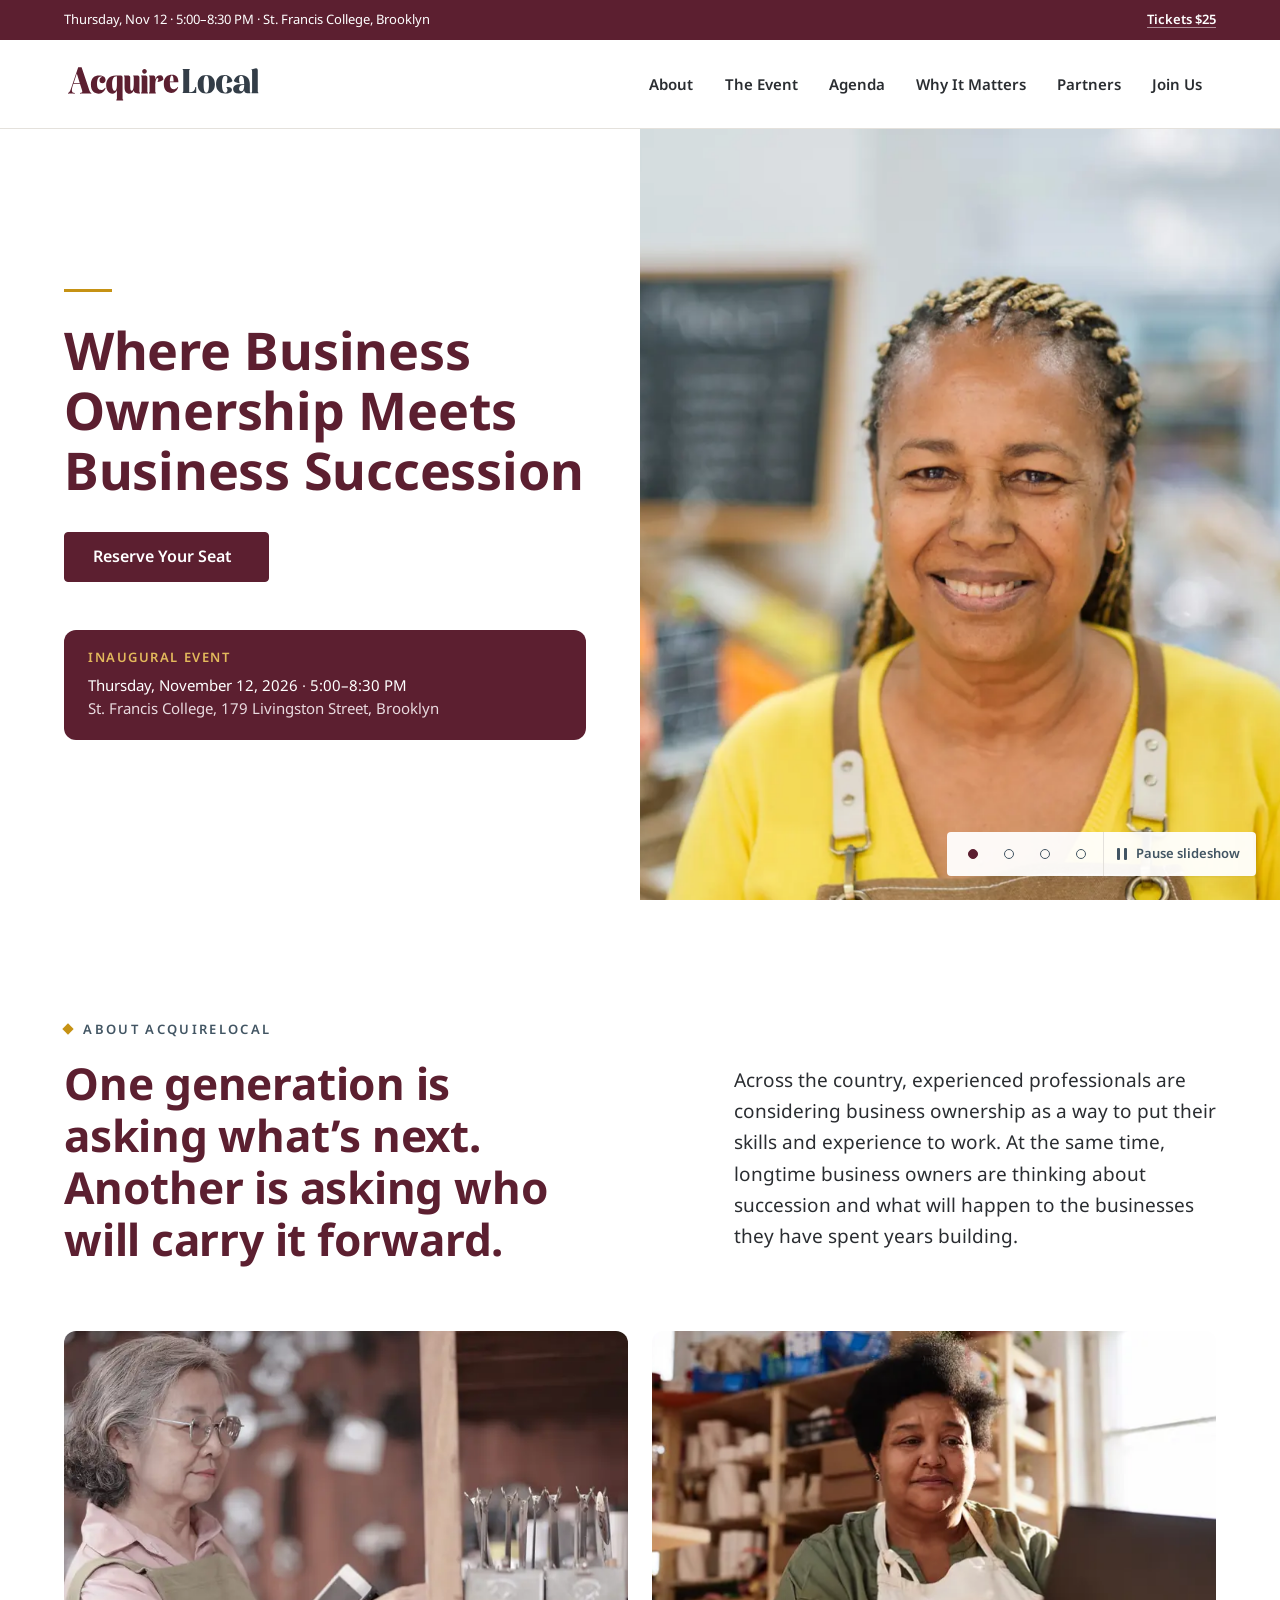
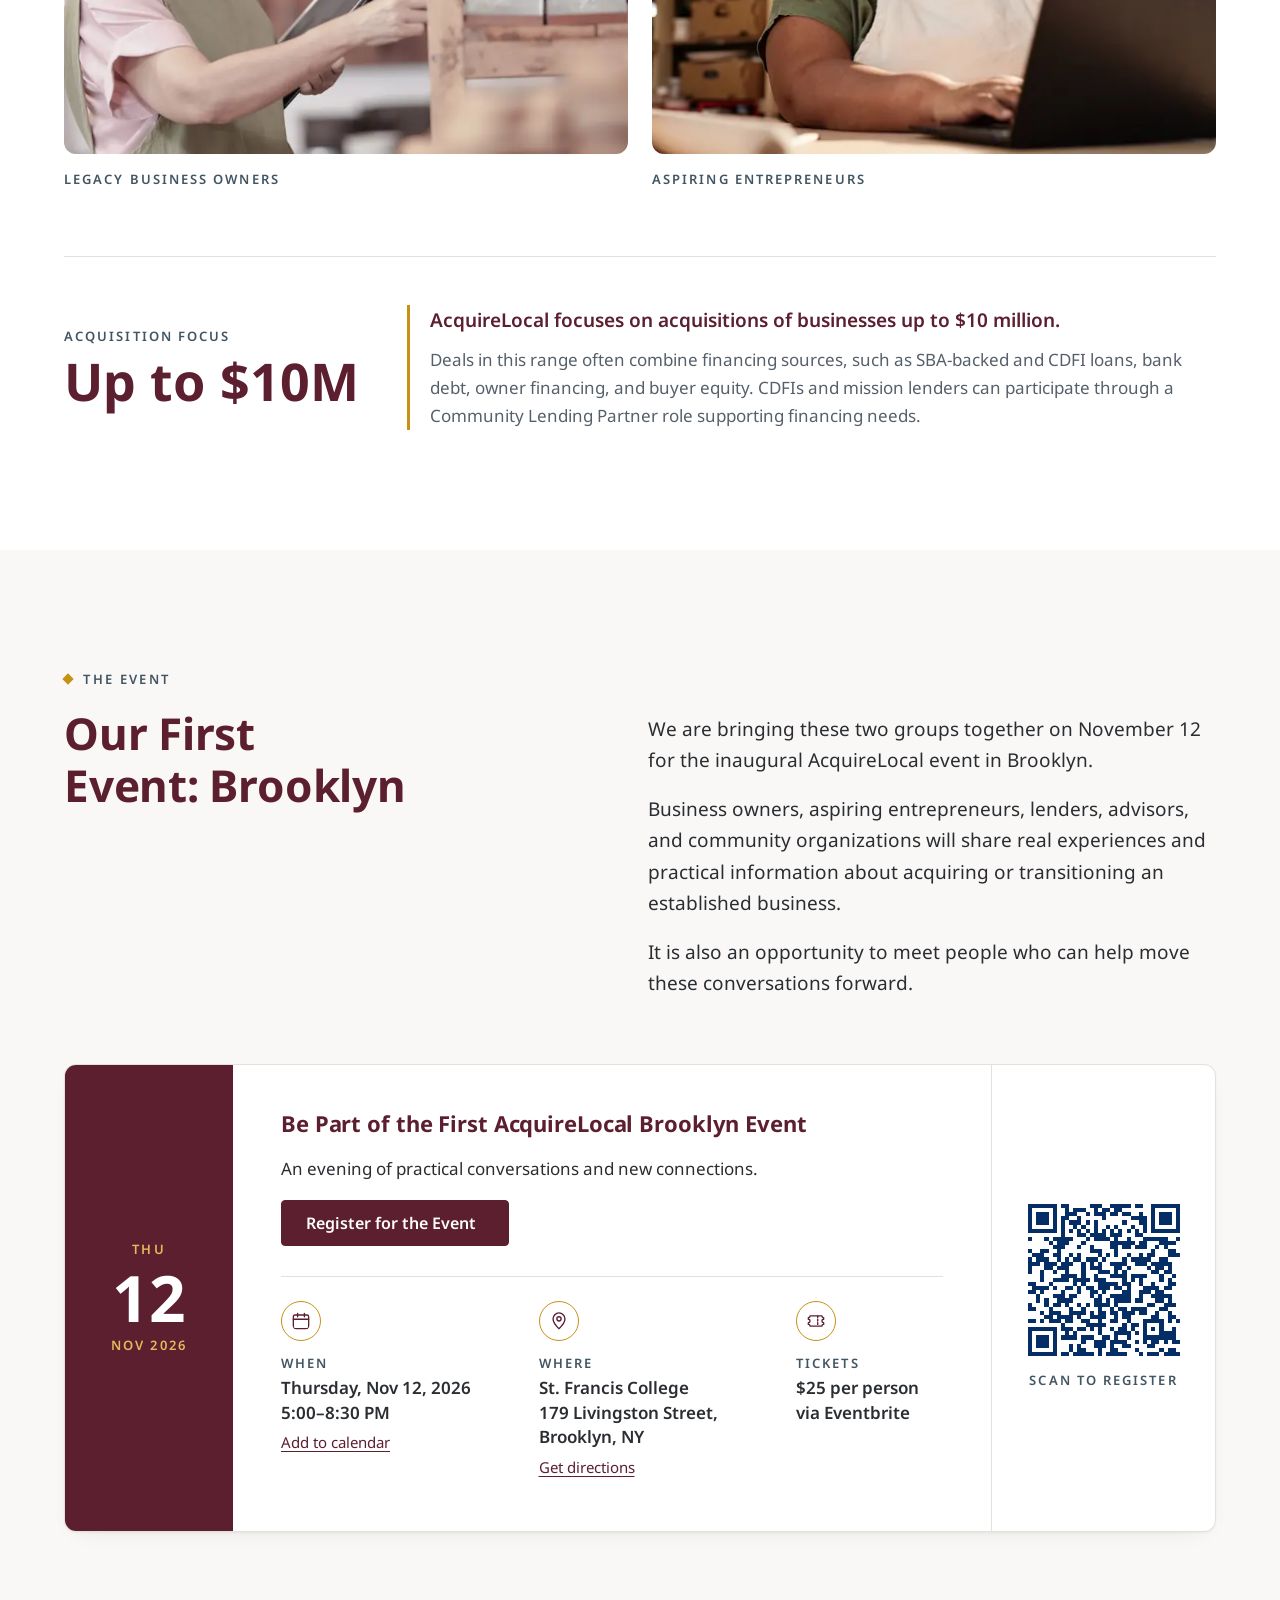
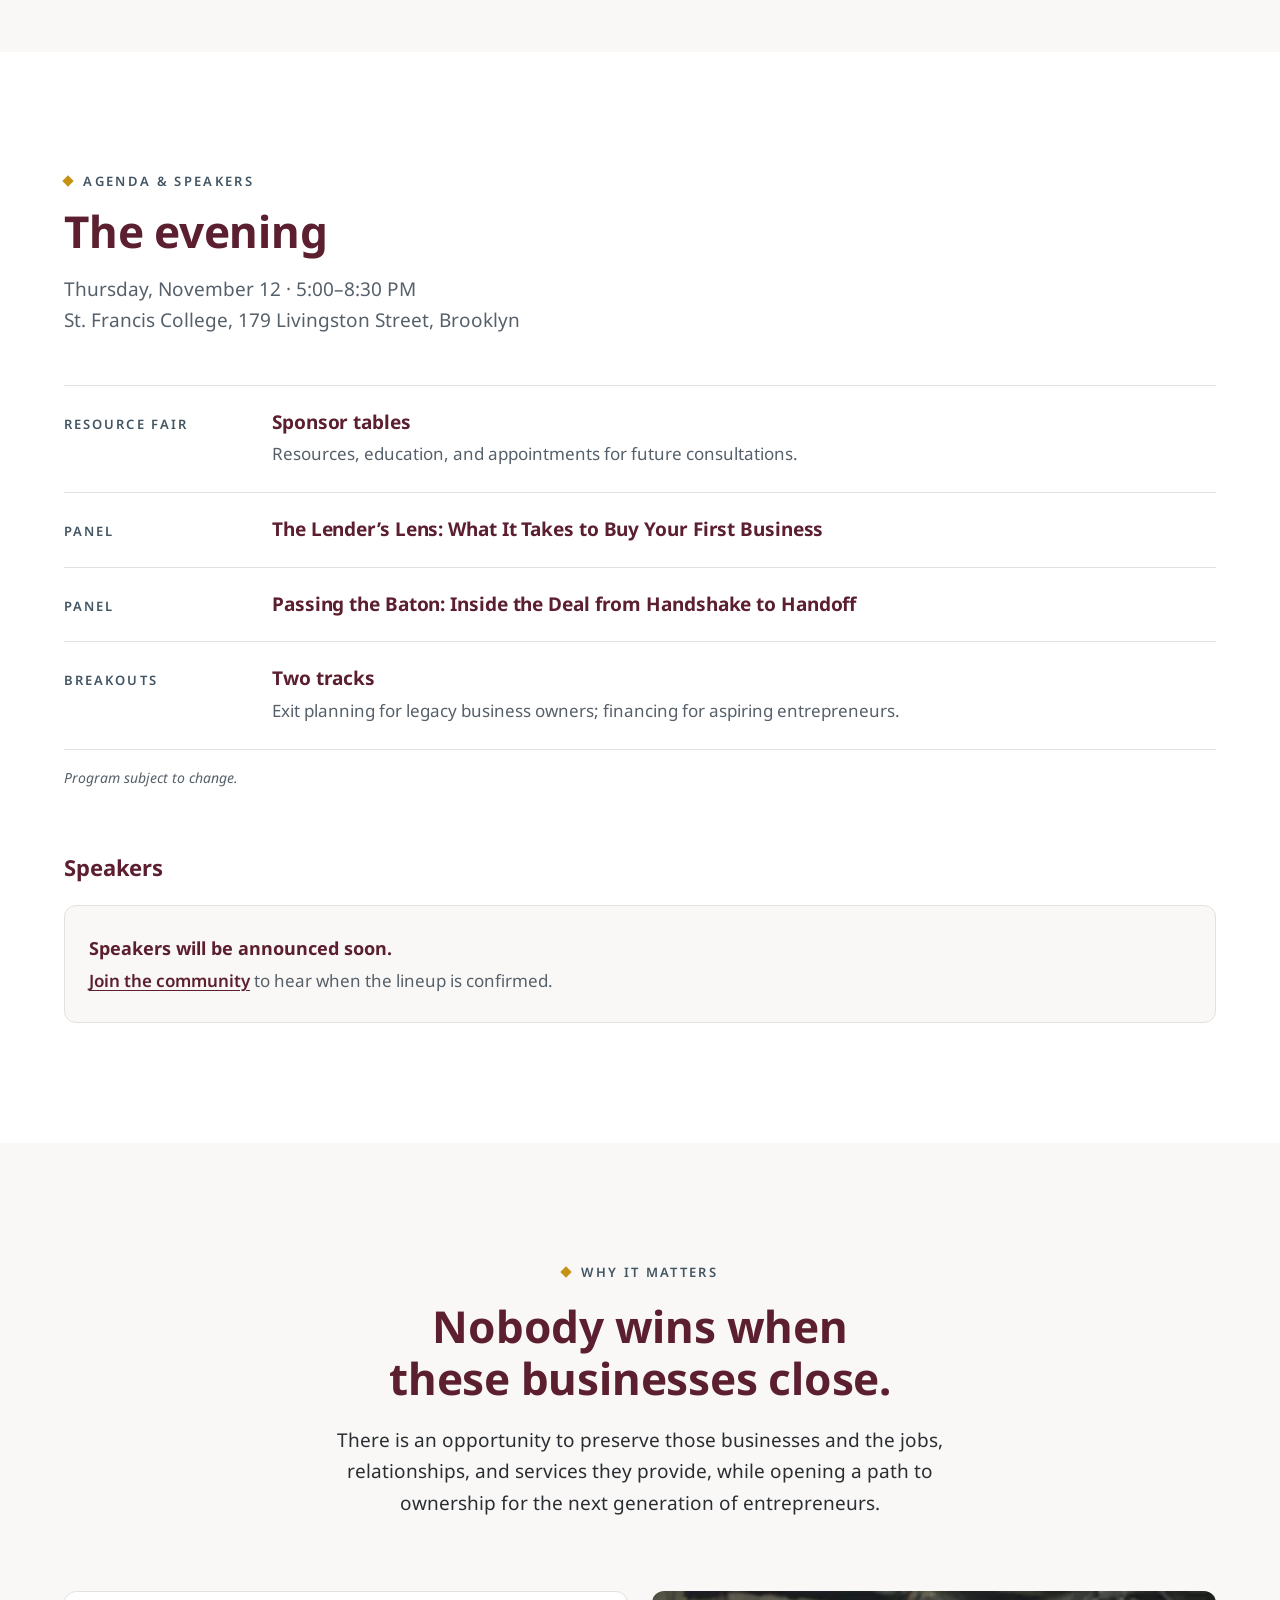
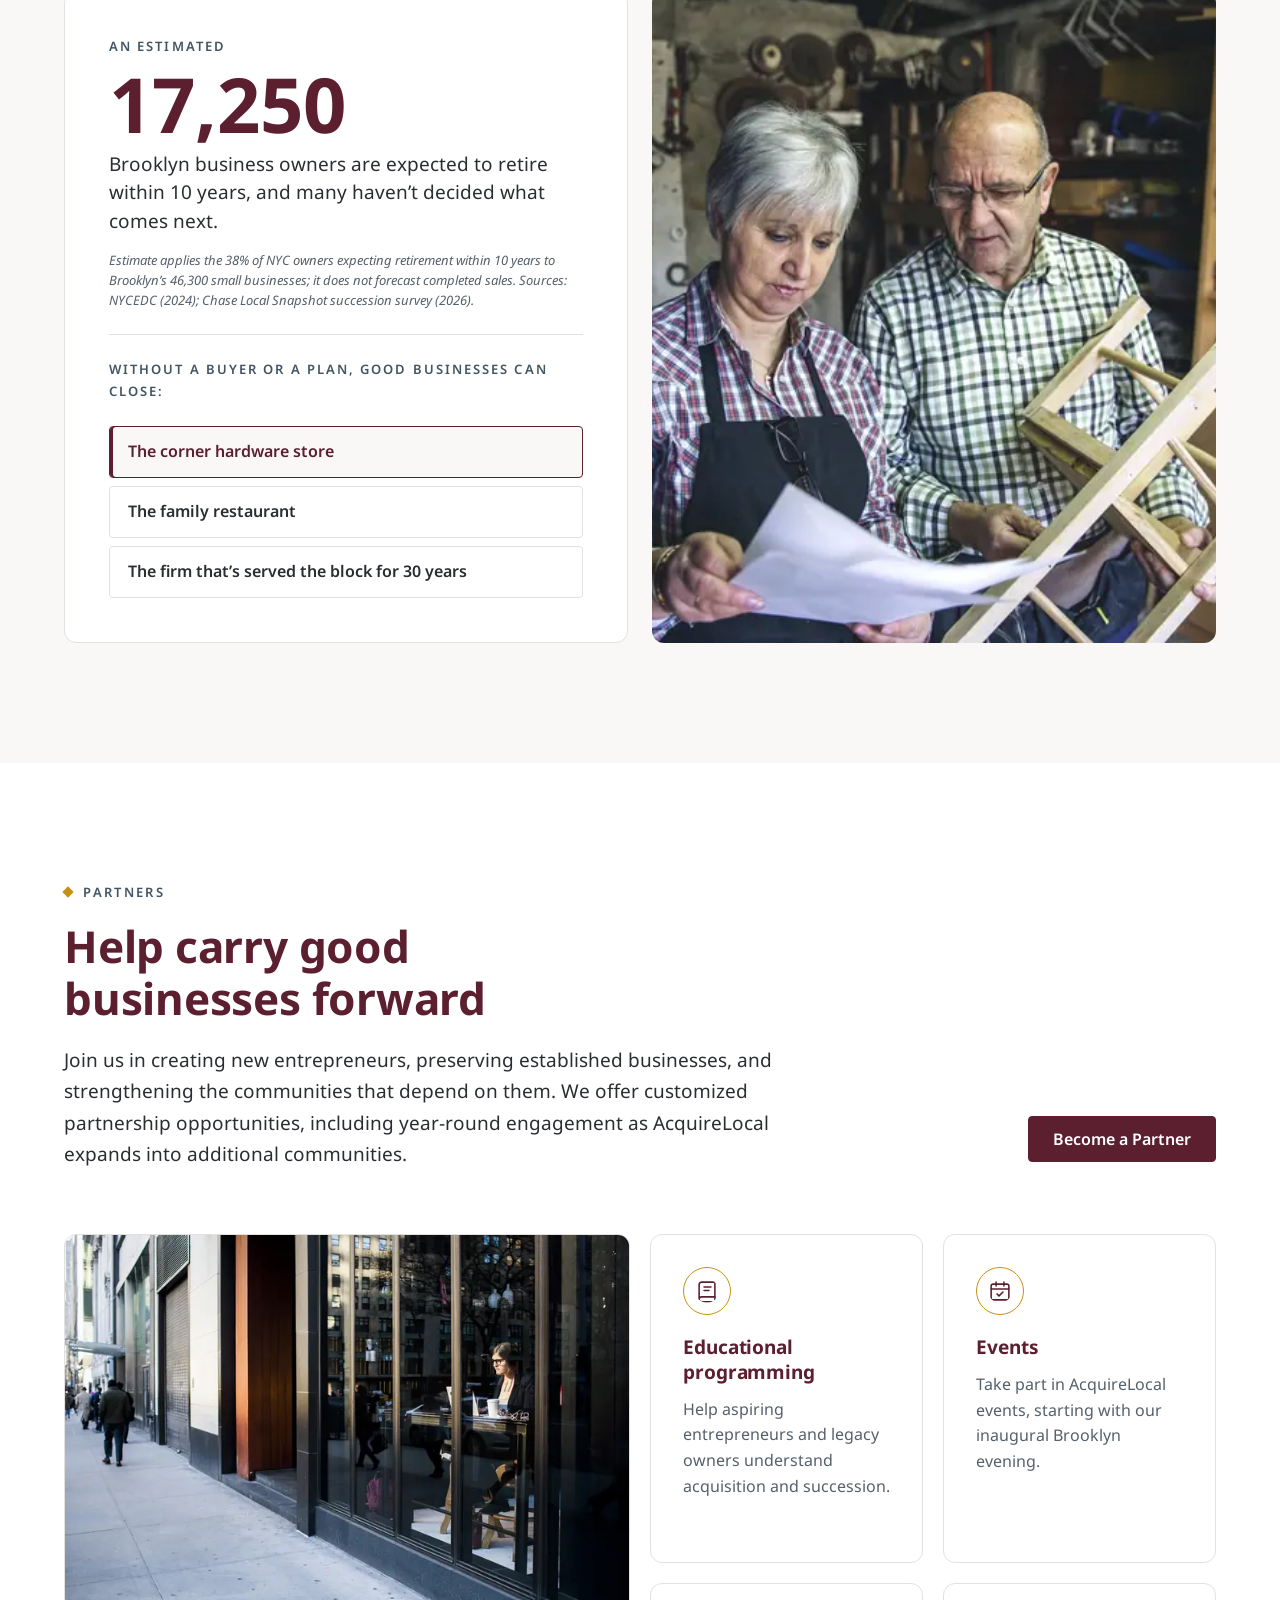
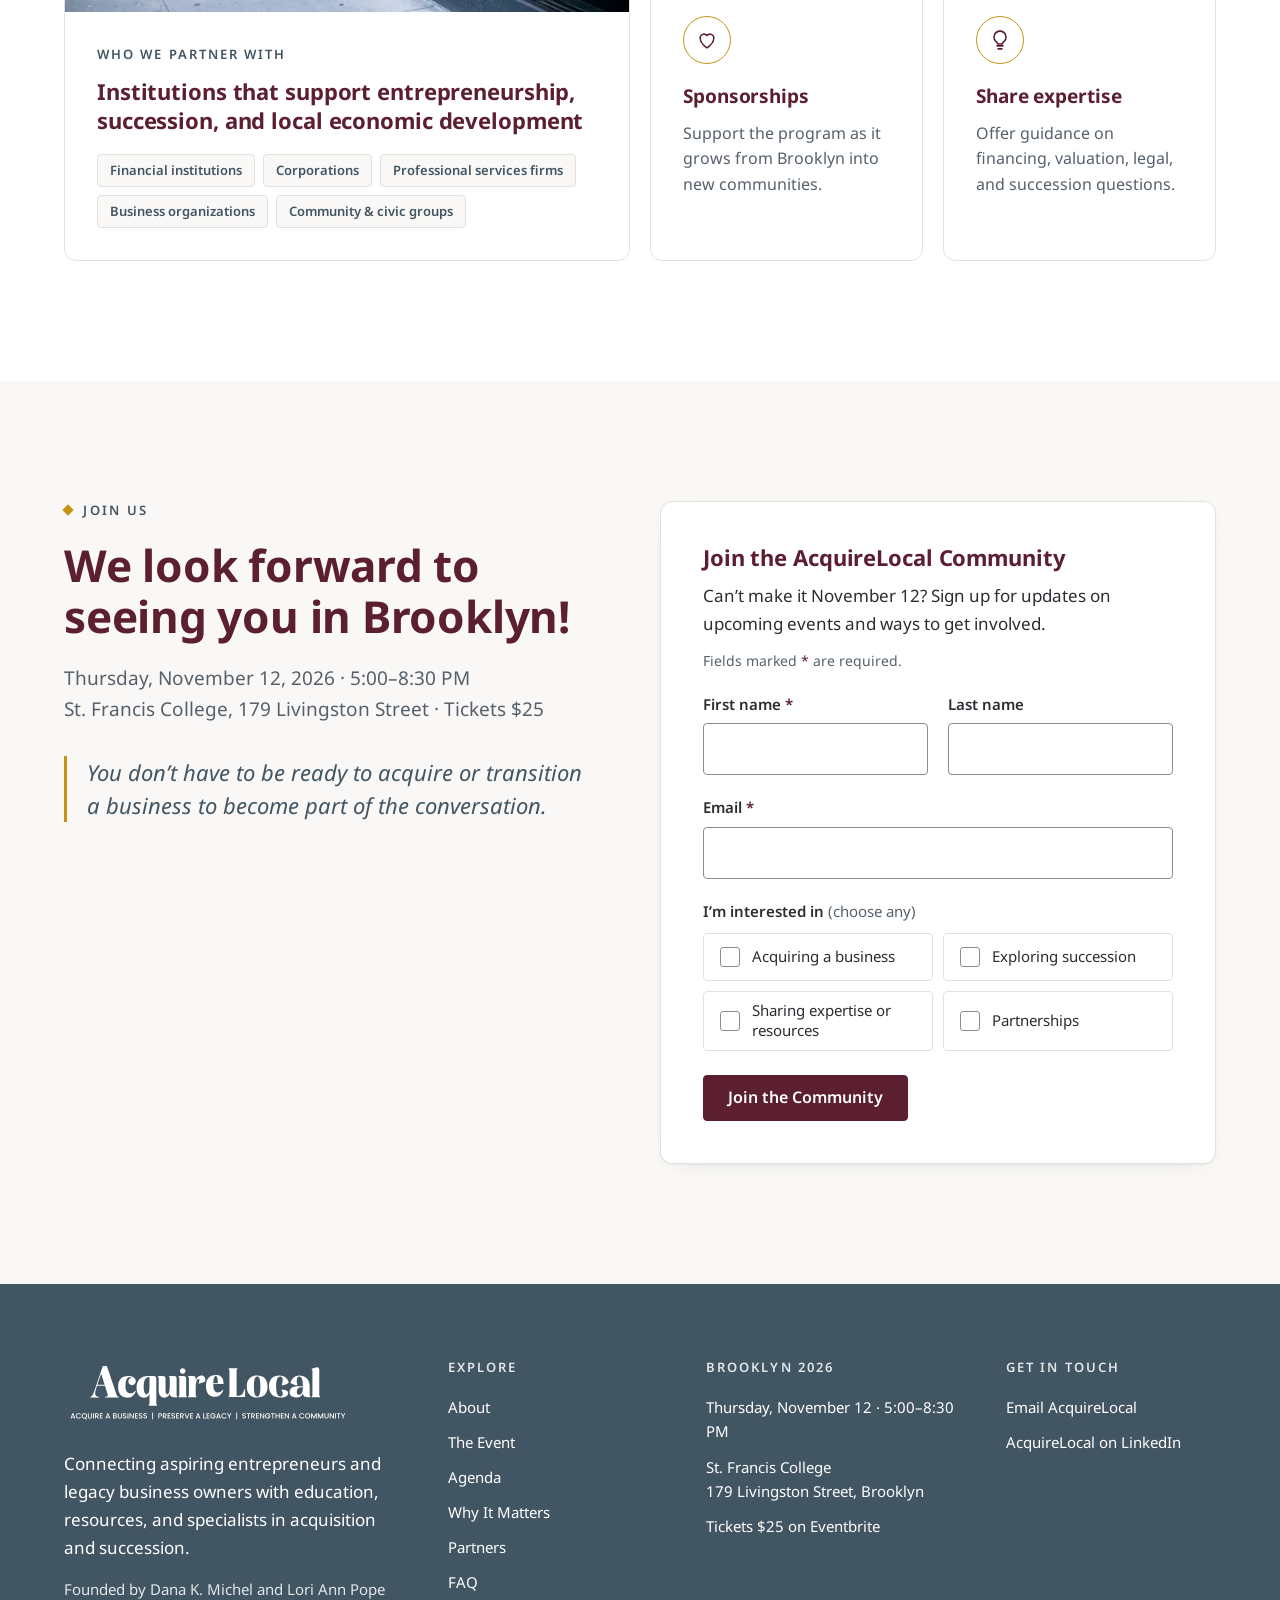
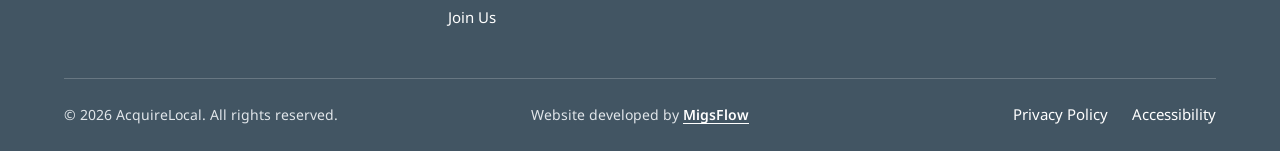
==== commit 527f08b5: "Redesign to the client's Partnership Deck and apply her content notes Look and feel: burgundy primar" ====
--- a/index.html
+++ b/index.html
@@ -5,7 +5,7 @@
   <meta name="viewport" content="width=device-width, initial-scale=1">
   <title>AcquireLocal Brooklyn | Business Ownership and Succession</title>
   <meta name="description" content="Connecting aspiring entrepreneurs and legacy business owners. Nov 12, 2026 at St. Francis College, Brooklyn. Tickets $25.">
-  <meta name="theme-color" content="#052E66">
+  <meta name="theme-color" content="#5C1F30">
   <!-- Link previews (Open Graph / social). TODO: switch BASE URL to the final domain at launch -->
   <link rel="canonical" href="https://mfebres0919.github.io/AcquireLocal/">
   <meta property="og:type" content="website">
@@ -22,10 +22,10 @@
   <meta name="twitter:description" content="Connecting aspiring entrepreneurs and legacy business owners. Nov 12, 2026 at St. Francis College, Brooklyn. Tickets $25.">
   <meta name="twitter:image" content="https://mfebres0919.github.io/AcquireLocal/images/og-image.jpg">
 
-  <link rel="preload" href="fonts/web/poppins-bold.woff2" as="font" type="font/woff2" crossorigin>
-  <link rel="preload" href="fonts/web/inter-variable.woff2" as="font" type="font/woff2" crossorigin>
-  <link rel="preload" href="images/hero/hero-1-1920.webp" as="image" type="image/webp"
-        imagesrcset="images/hero/hero-1-960.webp 960w, images/hero/hero-1-1920.webp 1920w" imagesizes="100vw">
+  <link rel="preload" href="fonts/web/noto-sans-700-normal.woff2" as="font" type="font/woff2" crossorigin>
+  <link rel="preload" href="fonts/web/noto-sans-400-normal.woff2" as="font" type="font/woff2" crossorigin>
+  <link rel="preload" href="images/hero/hero-5-960.webp" as="image" type="image/webp"
+        imagesrcset="images/hero/hero-5-960.webp 960w, images/hero/hero-5-1600.webp 1600w" imagesizes="(min-width: 64em) 50vw, 100vw">
 
   <link rel="stylesheet" href="css/vendor/lenis.css">
   <link rel="stylesheet" href="css/global.css">
@@ -39,20 +39,19 @@
     <div class="topbar">
       <div class="container topbar__inner">
         <p class="topbar__event">
-          <span class="topbar__full">Thursday, Nov 12 · 5–8 PM · St. Francis College, Brooklyn</span>
+          <span class="topbar__full">Thursday, Nov 12 · 5:00–8:30 PM · St. Francis College, Brooklyn</span>
           <span class="topbar__short">Nov 12 · Brooklyn</span>
         </p>
         <a class="topbar__link" data-eventbrite href="https://www.eventbrite.com/e/acquire-local-inaugural-event-tickets-2002596155008?aff=topbar" target="_blank" rel="noopener">
-          Tickets $25 <span class="glyph" data-icon="→"></span><span class="visually-hidden"> (opens in a new tab)</span>
+          Tickets $25<span class="visually-hidden"> (opens in a new tab)</span>
         </a>
       </div>
     </div>
 
     <div class="nav">
       <div class="container nav__inner">
-        <a class="nav__logo" href="#" aria-label="AcquireLocal home">
-          <img class="nav__logo-img nav__logo-img--light" src="images/brand/wordmark-light.svg" alt="" width="463" height="102">
-          <img class="nav__logo-img nav__logo-img--dark" src="images/brand/wordmark.svg" alt="" width="463" height="100">
+        <a class="nav__logo" href="#">
+          <img class="nav__logo-img" src="images/brand/wordmark.svg" alt="AcquireLocal home" width="463" height="100">
         </a>
 
         <button class="nav__toggle" type="button" aria-expanded="false" aria-controls="nav-menu">
@@ -62,25 +61,14 @@
 
         <nav class="nav__menu" id="nav-menu" aria-label="Main" data-lenis-prevent>
           <ul class="nav__list">
-            <li><a class="nav__link" href="#about"><span class="nav__num"></span><span class="nav__label">About</span><span class="nav__arrow"></span></a></li>
-            <li><a class="nav__link" href="#event"><span class="nav__num"></span><span class="nav__label">The Event</span><span class="nav__arrow"></span></a></li>
-            <li class="nav__item--has-sub">
-              <div class="nav__parent">
-                <a class="nav__link" href="#why"><span class="nav__num"></span><span class="nav__label">Why It Matters</span><span class="nav__arrow"></span></a>
-                <button class="nav__subtoggle" type="button" aria-expanded="false" aria-controls="nav-sub-why"><span class="visually-hidden">Why It Matters submenu</span></button>
-              </div>
-              <ul class="nav__sub" id="nav-sub-why">
-                <li><a class="nav__link nav__link--sub" href="#ownership"><span class="nav__label">Ownership</span><span class="nav__arrow"></span></a></li>
-              </ul>
-            </li>
-            <li><a class="nav__link" href="#partners"><span class="nav__num"></span><span class="nav__label">Partners</span><span class="nav__arrow"></span></a></li>
-            <li><a class="nav__link" href="#faq"><span class="nav__num"></span><span class="nav__label">FAQ</span><span class="nav__arrow"></span></a></li>
-            <li><a class="nav__link" href="#join"><span class="nav__num"></span><span class="nav__label">Join Us</span><span class="nav__arrow"></span></a></li>
+            <li><a class="nav__link" href="#about"><span class="nav__label">About</span></a></li>
+            <li><a class="nav__link" href="#event"><span class="nav__label">The Event</span></a></li>
+            <li><a class="nav__link" href="#agenda"><span class="nav__label">Agenda</span></a></li>
+            <li><a class="nav__link" href="#why"><span class="nav__label">Why It Matters</span></a></li>
+            <li><a class="nav__link" href="#partners"><span class="nav__label">Partners</span></a></li>
+            <li><a class="nav__link" href="#join"><span class="nav__label">Join Us</span></a></li>
           </ul>
           <div class="nav__aside">
-          <a class="btn btn--gold nav__cta" data-eventbrite href="https://www.eventbrite.com/e/acquire-local-inaugural-event-tickets-2002596155008?aff=nav" target="_blank" rel="noopener">
-            Reserve Your Seat <span class="btn__arrow" data-icon="↗"></span><span class="visually-hidden"> (opens in a new tab)</span>
-          </a>
 
           <!-- Phone menu only: event + contact details -->
           <div class="nav__contact">
@@ -89,7 +77,7 @@
               <ul class="nav__contact-list">
                 <li>
                   <svg class="nav__icon" viewBox="0 0 24 24" aria-hidden="true"><rect x="3" y="5" width="18" height="16" rx="2"/><path d="M3 10h18M8 3v4M16 3v4"/></svg>
-                  <span>Thursday, Nov 12 · 5:00–8:00 PM</span>
+                  <span>Thursday, Nov 12 · 5:00–8:30 PM</span>
                 </li>
                 <li>
                   <svg class="nav__icon" viewBox="0 0 24 24" aria-hidden="true"><path d="M12 21s-7-6.2-7-11.5A7 7 0 0 1 19 9.5C19 14.8 12 21 12 21z"/><circle cx="12" cy="9.5" r="2.5"/></svg>
@@ -121,69 +109,61 @@
 
   <main id="main" tabindex="-1">
 
-    <!-- ============ HERO ============ -->
+    <!-- ============ HERO — copy on white (left), rotating photos (right) ============ -->
     <section class="hero" aria-labelledby="hero-title">
-      <div class="hero__slides">
-        <picture class="hero__slide is-active" data-slide>
-          <source type="image/webp" srcset="images/hero/hero-1-960.webp 960w, images/hero/hero-1-1920.webp 1920w" sizes="100vw">
-          <img src="images/hero/hero-1-1920.jpg" srcset="images/hero/hero-1-960.jpg 960w, images/hero/hero-1-1920.jpg 1920w" sizes="100vw" alt="" width="1920" height="1495" fetchpriority="high">
-        </picture>
-        <picture class="hero__slide" data-slide>
-          <source type="image/webp" srcset="images/hero/hero-2-960.webp 960w, images/hero/hero-2-1920.webp 1920w" sizes="100vw">
-          <img src="images/hero/hero-2-1920.jpg" srcset="images/hero/hero-2-960.jpg 960w, images/hero/hero-2-1920.jpg 1920w" sizes="100vw" alt="" width="1920" height="1280" loading="lazy">
-        </picture>
-        <picture class="hero__slide" data-slide>
-          <source type="image/webp" srcset="images/hero/hero-3-960.webp 960w, images/hero/hero-3-1920.webp 1920w" sizes="100vw">
-          <img src="images/hero/hero-3-1920.jpg" srcset="images/hero/hero-3-960.jpg 960w, images/hero/hero-3-1920.jpg 1920w" sizes="100vw" alt="" width="1920" height="1274" loading="lazy">
-        </picture>
-        <picture class="hero__slide" data-slide>
-          <source type="image/webp" srcset="images/hero/hero-4-960.webp 960w, images/hero/hero-4-1920.webp 1920w" sizes="100vw">
-          <img src="images/hero/hero-4-1920.jpg" srcset="images/hero/hero-4-960.jpg 960w, images/hero/hero-4-1920.jpg 1920w" sizes="100vw" alt="" width="1920" height="1280" loading="lazy">
-        </picture>
-      </div>
-      <div class="hero__overlay"></div>
-
-      <div class="container hero__inner">
-        <div class="hero__content">
-          <!-- Docx: "AcquireLocal (use wordmark with tagline)". White knockout per brand guide p.7 -->
-          <img class="hero__lockup" src="images/brand/logo-tagline-white.svg" alt="AcquireLocal: Acquire a Business. Preserve a Legacy. Strengthen a Community." width="686" height="168">
-          <p class="eyebrow eyebrow--light">
-            <span class="eyebrow__rule"></span>
-            AcquireLocal Brooklyn 2026
-            <span class="eyebrow__rule eyebrow__rule--end"></span>
-          </p>
-          <h1 class="hero__title" id="hero-title" data-marks>Where Business Ownership Meets <span class="mark">Business<svg class="mark__line" viewBox="0 0 200 12" preserveAspectRatio="none" role="presentation" focusable="false"><path pathLength="1" d="M3 8.5C48 4 104 3.2 197 6.5"/></svg></span> <span class="mark mark--2">Succession<svg class="mark__line" viewBox="0 0 200 12" preserveAspectRatio="none" role="presentation" focusable="false"><path pathLength="1" d="M3 6.5C70 3.5 130 9 197 5"/></svg></span></h1>
-
-          <div class="hero__actions">
-            <a class="btn btn--gold btn--lg" data-eventbrite href="https://www.eventbrite.com/e/acquire-local-inaugural-event-tickets-2002596155008?aff=hero" target="_blank" rel="noopener">
-              Reserve Your Seat <span class="btn__arrow" data-icon="↗"></span><span class="visually-hidden"> (opens in a new tab)</span>
-            </a>
-            <a class="btn btn--outline-light btn--lg" href="#join">Join the Community</a>
-          </div>
-
+      <div class="hero__copy">
+        <span class="rule hero__rule"></span>
+        <h1 class="hero__title" id="hero-title">Where Business Ownership Meets Business Succession</h1>
+
+        <div class="hero__actions">
+          <a class="btn btn--primary btn--lg" data-eventbrite href="https://www.eventbrite.com/e/acquire-local-inaugural-event-tickets-2002596155008?aff=hero" target="_blank" rel="noopener">
+            Reserve Your Seat<span class="visually-hidden"> (opens in a new tab)</span>
+          </a>
+        </div>
+
+        <div class="hero__bar">
+          <p class="hero__bar-label">Inaugural event</p>
           <ul class="hero__details" aria-label="Event details">
             <li>Thursday, November 12, 2026</li>
-            <li>5:00–8:00 PM</li>
+            <li>5:00–8:30 PM</li>
             <li>St. Francis College, 179 Livingston Street, Brooklyn</li>
           </ul>
         </div>
-
-      </div>
-
-      <div class="hero__controls container">
-        <div class="hero__dots" role="group" aria-label="Choose photo">
-          <button type="button" class="hero__dot is-active" aria-label="Photo 1 of 4" aria-pressed="true" data-dot="0"></button>
-          <button type="button" class="hero__dot" aria-label="Photo 2 of 4" aria-pressed="false" data-dot="1"></button>
-          <button type="button" class="hero__dot" aria-label="Photo 3 of 4" aria-pressed="false" data-dot="2"></button>
-          <button type="button" class="hero__dot" aria-label="Photo 4 of 4" aria-pressed="false" data-dot="3"></button>
-        </div>
-        <button type="button" class="hero__pause" aria-pressed="false" data-pause>
-          <span class="hero__pause-icon"></span>
-          <span class="hero__pause-label">Pause slideshow</span>
-        </button>
-      </div>
-
-      <div class="hero__storefronts"></div>
+      </div>
+
+      <div class="hero__media">
+        <div class="hero__slides">
+          <picture class="hero__slide is-active" data-slide>
+            <source type="image/webp" srcset="images/hero/hero-5-960.webp 960w, images/hero/hero-5-1600.webp 1600w" sizes="(min-width: 64em) 50vw, 100vw">
+            <img src="images/hero/hero-5-1600.jpg" srcset="images/hero/hero-5-960.jpg 960w, images/hero/hero-5-1600.jpg 1600w" sizes="(min-width: 64em) 50vw, 100vw" alt="" width="1600" height="1760" fetchpriority="high">
+          </picture>
+          <picture class="hero__slide" data-slide>
+            <source type="image/webp" srcset="images/hero/hero-2-960.webp 960w, images/hero/hero-2-1920.webp 1920w" sizes="(min-width: 64em) 50vw, 100vw">
+            <img src="images/hero/hero-2-1920.jpg" srcset="images/hero/hero-2-960.jpg 960w, images/hero/hero-2-1920.jpg 1920w" sizes="(min-width: 64em) 50vw, 100vw" alt="" width="1920" height="1280" loading="lazy">
+          </picture>
+          <picture class="hero__slide" data-slide>
+            <source type="image/webp" srcset="images/hero/hero-4-960.webp 960w, images/hero/hero-4-1920.webp 1920w" sizes="(min-width: 64em) 50vw, 100vw">
+            <img src="images/hero/hero-4-1920.jpg" srcset="images/hero/hero-4-960.jpg 960w, images/hero/hero-4-1920.jpg 1920w" sizes="(min-width: 64em) 50vw, 100vw" alt="" width="1920" height="1280" loading="lazy">
+          </picture>
+          <picture class="hero__slide" data-slide>
+            <source type="image/webp" srcset="images/hero/hero-1-960.webp 960w, images/hero/hero-1-1920.webp 1920w" sizes="(min-width: 64em) 50vw, 100vw">
+            <img src="images/hero/hero-1-1920.jpg" srcset="images/hero/hero-1-960.jpg 960w, images/hero/hero-1-1920.jpg 1920w" sizes="(min-width: 64em) 50vw, 100vw" alt="" width="1920" height="1495" loading="lazy">
+          </picture>
+        </div>
+
+        <div class="hero__controls">
+          <div class="hero__dots" role="group" aria-label="Choose photo">
+            <button type="button" class="hero__dot is-active" aria-label="Photo 1 of 4" aria-pressed="true" data-dot="0"></button>
+            <button type="button" class="hero__dot" aria-label="Photo 2 of 4" aria-pressed="false" data-dot="1"></button>
+            <button type="button" class="hero__dot" aria-label="Photo 3 of 4" aria-pressed="false" data-dot="2"></button>
+            <button type="button" class="hero__dot" aria-label="Photo 4 of 4" aria-pressed="false" data-dot="3"></button>
+          </div>
+          <button type="button" class="hero__pause" aria-pressed="false" data-pause>
+            <span class="hero__pause-icon"></span>
+            <span class="hero__pause-label">Pause slideshow</span>
+          </button>
+        </div>
+      </div>
     </section>
 
     <!-- ============ ABOUT — "One generation is asking…" ============ -->
@@ -191,25 +171,12 @@
       <div class="container">
 
         <div class="about__intro">
-          <p class="eyebrow about__eyebrow">
-            <span class="eyebrow__rule"></span>
-            About AcquireLocal
-          </p>
-          <h2 class="about__title t-h1" id="about-title" data-marks>One generation is asking <span class="mark-keep"><span class="mark">what’s next<svg class="mark__line" viewBox="0 0 200 12" preserveAspectRatio="none" role="presentation" focusable="false"><path pathLength="1" d="M3 8.5C48 4 104 3.2 197 6.5"/></svg></span>.</span> Another is asking who will <span class="mark-keep"><span class="mark mark--2">carry it forward<svg class="mark__line" viewBox="0 0 200 12" preserveAspectRatio="none" role="presentation" focusable="false"><path pathLength="1" d="M3 6.5C70 3.5 130 9 197 5"/></svg></span>.</span></h2>
+          <p class="eyebrow about__eyebrow">About AcquireLocal</p>
+          <h2 class="about__title t-h1" id="about-title">One generation is asking what’s next. Another is asking who will carry it forward.</h2>
           <div class="about__copy">
-            <p class="about__text">Across the country, <strong>experienced professionals</strong> are considering <strong>business ownership</strong> as a way to put their skills and experience to work. At the same time, <strong>longtime business owners</strong> are thinking about <strong>succession</strong> and what will happen to the businesses they have spent years building.</p>
-            <a class="btn btn--arrow" data-eventbrite href="https://www.eventbrite.com/e/acquire-local-inaugural-event-tickets-2002596155008?aff=about" target="_blank" rel="noopener">
-              <span class="btn--arrow__label">Reserve Your Seat</span>
-              <span class="btn--arrow__icon" data-icon="↗"></span>
-              <span class="visually-hidden"> (opens in a new tab)</span>
-            </a>
-          </div>
-        </div>
-
-      </div>
-
-      <div class="about__band">
-        <div class="container">
+            <p class="about__text">Across the country, experienced professionals are considering business ownership as a way to put their skills and experience to work. At the same time, longtime business owners are thinking about succession and what will happen to the businesses they have spent years building.</p>
+          </div>
+        </div>
 
         <div class="about__pair">
           <figure class="about__photo">
@@ -221,77 +188,61 @@
             <figcaption class="about__tag">Legacy business owners</figcaption>
           </figure>
 
-          <div class="about__handoff"><span class="glyph" data-icon="→"></span></div>
-
           <figure class="about__photo">
             <picture>
-              <source type="image/webp" srcset="images/about/about-next-640.webp 640w, images/about/about-next-1000.webp 1000w" sizes="(min-width: 48em) 50vw, 100vw">
-              <img src="images/about/about-next-1000.jpg" srcset="images/about/about-next-640.jpg 640w, images/about/about-next-1000.jpg 1000w" sizes="(min-width: 48em) 50vw, 100vw"
-                   alt="Two young business owners standing outside their café" width="1000" height="667" loading="lazy">
+              <source type="image/webp" srcset="images/about/about-studio-640.webp 640w, images/about/about-studio-1000.webp 1000w" sizes="(min-width: 48em) 50vw, 100vw">
+              <img src="images/about/about-studio-1000.jpg" srcset="images/about/about-studio-640.jpg 640w, images/about/about-studio-1000.jpg 1000w" sizes="(min-width: 48em) 50vw, 100vw"
+                   alt="An experienced professional working on her laptop in her studio" width="1000" height="666" loading="lazy">
             </picture>
             <figcaption class="about__tag">Aspiring entrepreneurs</figcaption>
           </figure>
         </div>
 
-        <div class="about__statement">
-        <span class="about__divider"></span>
-        <p class="about__story" data-reveal-text>That is why we created AcquireLocal. We are building a community that connects aspiring entrepreneurs and legacy business owners with education, practical resources, and specialists who understand entrepreneurship through acquisition (ETA) and business succession.</p>
-        </div>
-
-        </div>
+        <!-- Acquisition focus (Partnership Deck, slide 2) -->
+        <div class="focus">
+          <p class="focus__figure">
+            <span class="focus__label">Acquisition focus</span>
+            <span class="focus__num">Up to $10M</span>
+          </p>
+          <div class="focus__copy">
+            <p class="focus__lead">AcquireLocal focuses on acquisitions of businesses up to $10 million.</p>
+            <p>Deals in this range often combine financing sources, such as SBA-backed and CDFI loans, bank debt, owner financing, and buyer equity. CDFIs and mission lenders can participate through a Community Lending Partner role supporting financing needs.</p>
+          </div>
+        </div>
+
       </div>
     </section>
 
-    <!-- Placeholder anchors for upcoming sections (built next, section by section) -->
     <!-- ============ THE EVENT — ticket card ============ -->
     <section class="event" id="event" aria-labelledby="event-title">
       <div class="container">
 
         <div class="event__intro">
-          <p class="eyebrow eyebrow--light event__eyebrow">
-            <span class="eyebrow__rule"></span>
-            The Event
-          </p>
+          <p class="eyebrow event__eyebrow">The Event</p>
 
           <div class="event__head">
-            <h2 class="event__title t-h1" id="event-title" data-marks>Our First Event: <span class="mark-keep"><span class="mark">Brooklyn<svg class="mark__line" viewBox="0 0 200 12" preserveAspectRatio="none" role="presentation" focusable="false"><path pathLength="1" d="M3 8.5C48 4 104 3.2 197 6.5"/></svg></span></span></h2>
-
-            <ul class="event__stats" aria-label="Event at a glance" tabindex="0">
-              <li><span class="event__stat-num">Nov 12</span><span class="event__stat-label">Thursday</span></li>
-              <li><span class="event__stat-num">3 hrs</span><span class="event__stat-label">5–8 PM</span></li>
-              <li><span class="event__stat-num">$25</span><span class="event__stat-label">Per ticket</span></li>
-              <li><span class="event__stat-num">2027</span><span class="event__stat-label">More cities</span></li>
-            </ul>
-            <p class="event__swipe">
-              <svg viewBox="0 0 24 24" role="presentation" focusable="false"><path d="M9 11V5.5a1.5 1.5 0 0 1 3 0V10m0-1.5a1.5 1.5 0 0 1 3 0V11m0-1a1.5 1.5 0 0 1 3 0v4.5a6 6 0 0 1-6 6h-.6a6 6 0 0 1-4.6-2.2L4.6 15a1.5 1.5 0 0 1 2.3-1.9L9 15.5"/></svg>
-              Swipe for more
-              <span class="event__swipe-arrow glyph" data-icon="→"></span>
-            </p>
+            <h2 class="event__title t-h1" id="event-title">Our First Event: Brooklyn</h2>
           </div>
 
           <div class="event__copy">
-            <p class="event__text">We are bringing these two groups together on <strong>November 12</strong> for the inaugural AcquireLocal event in Brooklyn.</p>
-            <p class="event__text"><strong>Business owners, aspiring entrepreneurs, lenders, advisors, and community organizations</strong> will share real experiences and practical information about acquiring or transitioning an established business.</p>
+            <p class="event__text">We are bringing these two groups together on November 12 for the inaugural AcquireLocal event in Brooklyn.</p>
+            <p class="event__text">Business owners, aspiring entrepreneurs, lenders, advisors, and community organizations will share real experiences and practical information about acquiring or transitioning an established business.</p>
             <p class="event__text">It is also an opportunity to meet people who can help move these conversations forward.</p>
           </div>
         </div>
 
-        <div class="ticket" data-in-view>
+        <div class="ticket">
           <div class="ticket__date">
             <span class="ticket__dow">Thu</span>
             <span class="ticket__day">12</span>
             <span class="ticket__month">Nov 2026</span>
           </div>
 
-          <div class="ticket__perf"></div>
-
           <div class="ticket__main">
             <h3 class="ticket__title t-h3" id="ticket-title">Be Part of the First AcquireLocal Brooklyn Event</h3>
-            <p class="ticket__text">Join aspiring entrepreneurs, legacy business owners, lenders, and advisors for an evening of practical conversations and new connections.</p>
-            <a class="btn btn--arrow ticket__cta" data-eventbrite href="https://www.eventbrite.com/e/acquire-local-inaugural-event-tickets-2002596155008?aff=ticket" target="_blank" rel="noopener">
-              <span class="btn--arrow__label">Register for the Event</span>
-              <span class="btn--arrow__icon" data-icon="↗"></span>
-              <span class="visually-hidden"> (opens in a new tab)</span>
+            <p class="ticket__text">An evening of practical conversations and new connections.</p>
+            <a class="btn btn--primary ticket__cta" data-eventbrite href="https://www.eventbrite.com/e/acquire-local-inaugural-event-tickets-2002596155008?aff=ticket" target="_blank" rel="noopener">
+              Register for the Event<span class="visually-hidden"> (opens in a new tab)</span>
             </a>
 
             <ul class="ticket__details">
@@ -299,7 +250,7 @@
                 <svg class="ticket__icon" viewBox="0 0 24 24" aria-hidden="true"><rect x="3" y="5" width="18" height="16" rx="2"/><path d="M3 10h18M8 3v4M16 3v4"/></svg>
                 <div>
                   <span class="ticket__label">When</span>
-                  <span class="ticket__value">Thursday, Nov 12, 2026<br>5:00–8:00 PM</span>
+                  <span class="ticket__value">Thursday, Nov 12, 2026<br>5:00–8:30 PM</span>
                   <a class="ticket__link" href="files/acquirelocal-brooklyn-2026.ics" download>Add to calendar</a>
                 </div>
               </li>
@@ -319,13 +270,9 @@
                 </div>
               </li>
             </ul>
-
-          </div>
-
-          <div class="ticket__perf ticket__perf--qr"></div>
+          </div>
 
           <div class="ticket__qr">
-            <svg class="ticket__arrow" viewBox="0 0 64 64" aria-hidden="true" focusable="false"><path d="M60 6a45.13 45.13 0 0 0-45.08 45.17l-9.51-9.51a2 2 0 0 0-2.82 2.83l12.92 12.92a2 2 0 0 0 2.83 0l12.92-12.92a2 2 0 0 0-2.83-2.83l-9.51 9.51A41.13 41.13 0 0 1 60 10a2 2 0 0 0 0-4z"/></svg>
             <img src="images/brand/qr-eventbrite.svg" alt="QR code that opens the Eventbrite registration page" width="160" height="160" loading="lazy">
             <p class="ticket__qr-text">Scan to register</p>
           </div>
@@ -333,61 +280,102 @@
 
       </div>
     </section>
+
+    <!-- ============ AGENDA & SPEAKERS ============
+         Program from the Partnership Deck (slide 7). Times: add a
+         <p class="agenda__time">5:00 PM</p> as the first line of an item once confirmed. -->
+    <section class="agenda" id="agenda" aria-labelledby="agenda-title">
+      <div class="container">
+
+        <div class="agenda__intro">
+          <p class="eyebrow">Agenda &amp; Speakers</p>
+          <h2 class="agenda__title t-h1" id="agenda-title">The evening</h2>
+          <p class="agenda__meta">Thursday, November 12 · 5:00–8:30 PM<br>St. Francis College, 179 Livingston Street, Brooklyn</p>
+        </div>
+
+        <ol class="agenda__list">
+          <li class="agenda__item">
+            <p class="agenda__type">Resource fair</p>
+            <div class="agenda__body">
+              <h3 class="agenda__name">Sponsor tables</h3>
+              <p class="agenda__text">Resources, education, and appointments for future consultations.</p>
+            </div>
+          </li>
+          <li class="agenda__item">
+            <p class="agenda__type">Panel</p>
+            <div class="agenda__body">
+              <h3 class="agenda__name">The Lender’s Lens: What It Takes to Buy Your First Business</h3>
+            </div>
+          </li>
+          <li class="agenda__item">
+            <p class="agenda__type">Panel</p>
+            <div class="agenda__body">
+              <h3 class="agenda__name">Passing the Baton: Inside the Deal from Handshake to Handoff</h3>
+            </div>
+          </li>
+          <li class="agenda__item">
+            <p class="agenda__type">Breakouts</p>
+            <div class="agenda__body">
+              <h3 class="agenda__name">Two tracks</h3>
+              <p class="agenda__text">Exit planning for legacy business owners; financing for aspiring entrepreneurs.</p>
+            </div>
+          </li>
+        </ol>
+        <p class="agenda__note">Program subject to change.</p>
+
+        <div class="speakers">
+          <h3 class="speakers__title" id="speakers-title">Speakers</h3>
+          <ul class="speakers__grid" aria-labelledby="speakers-title">
+            <!-- Speaker card: copy this <li> for each confirmed speaker and remove the "announced soon" card.
+                 Photo: square, at least 400×400, saved as WebP + JPG in images/speakers/.
+            <li class="speaker">
+              <picture class="speaker__photo">
+                <source type="image/webp" srcset="images/speakers/first-last.webp">
+                <img src="images/speakers/first-last.jpg" alt="" width="400" height="400" loading="lazy">
+              </picture>
+              <p class="speaker__name">First Last</p>
+              <p class="speaker__role">Title, Organization</p>
+              <p class="speaker__session">Panel: The Lender’s Lens</p>
+            </li>
+            -->
+            <li class="speaker speaker--soon">
+              <p class="speaker__name">Speakers will be announced soon.</p>
+              <p class="speaker__role"><a href="#join-form">Join the community</a> to hear when the lineup is confirmed.</p>
+            </li>
+          </ul>
+        </div>
+
+      </div>
+    </section>
+
     <!-- ============ WHY IT MATTERS ============ -->
     <section class="why" id="why" aria-labelledby="why-title">
       <div class="container">
 
         <div class="why__intro">
-          <p class="eyebrow why__eyebrow">
-            <span class="eyebrow__rule"></span>
-            Why It Matters
-            <span class="eyebrow__rule eyebrow__rule--end"></span>
-          </p>
-          <h2 class="why__title t-h1" id="why-title" data-marks><span class="mark-keep"><span class="mark">Nobody wins<svg class="mark__line" viewBox="0 0 200 12" preserveAspectRatio="none" role="presentation" focusable="false"><path pathLength="1" d="M3 8.5C48 4 104 3.2 197 6.5"/></svg></span></span> when these businesses close.</h2>
+          <p class="eyebrow why__eyebrow">Why It Matters</p>
+          <h2 class="why__title t-h1" id="why-title">Nobody wins when these businesses close.</h2>
           <div class="why__copy">
-            <p class="why__text">There is an opportunity to <strong>preserve those businesses</strong> and the jobs, relationships, and services they provide, while opening <strong>a path to ownership for the next generation</strong> of entrepreneurs.</p>
-            <!-- Netlify Forms: detected at deploy; submissions are emailed via Netlify (Forms → Form notifications) -->
-            <form class="signup" name="email-updates" method="POST" data-netlify="true" netlify-honeypot="bot-field" data-signup>
-              <input type="hidden" name="form-name" value="email-updates">
-              <p class="visually-hidden" aria-hidden="true"><label>Leave this empty: <input name="bot-field" tabindex="-1" autocomplete="off"></label></p>
-              <label class="visually-hidden" for="why-email">Email address</label>
-              <div class="signup__bar">
-                <svg class="signup__icon" viewBox="0 0 24 24" aria-hidden="true" focusable="false"><rect x="3" y="5" width="18" height="14" rx="2"/><path d="m3 7 9 6 9-6"/></svg>
-                <input class="signup__input" id="why-email" type="email" name="email" placeholder="Your email address" autocomplete="email" required>
-                <button class="btn btn--arrow signup__btn" type="submit">
-                  <span class="btn--arrow__label">Join the Community</span>
-                  <span class="btn--arrow__icon" data-icon="→"></span>
-                </button>
-              </div>
-              <p class="signup__note">Updates on upcoming events and ways to get involved. No spam.</p>
-              <p class="signup__status" role="status" aria-live="polite"></p>
-            </form>
-          </div>
+            <p class="why__text">There is an opportunity to preserve those businesses and the jobs, relationships, and services they provide, while opening a path to ownership for the next generation of entrepreneurs.</p>          </div>
         </div>
 
         <div class="why__body">
           <div class="why__card">
-            <!-- TODO: cite the source for this estimate (pending from client) -->
-            <p class="why__stat">
-              <span class="why__kicker">An estimated</span>
-              <span class="why__num" data-count="17600">17,600</span>
-              <span class="why__stat-label">Brooklyn business owners are expected to retire, and many haven’t decided what comes next.</span>
-            </p>
+            <!-- Source: Partnership Deck, slide 5 -->
+            <div class="why__stat">
+              <p class="why__figure">
+                <span class="why__kicker">An estimated</span>
+                <span class="why__num" data-count="17600">17,600</span>
+                <span class="why__stat-label">Brooklyn business owners are expected to retire within 10 years, and many haven’t decided what comes next.</span>
+              </p>
+              <p class="why__source">Estimate applies the 38% of NYC owners expecting retirement within 10 years to Brooklyn’s 46,300 small businesses; it does not forecast completed sales. Sources: NYCEDC (2024); Chase Local Snapshot succession survey (2026).</p>
+            </div>
 
             <p class="why__lead" id="why-lead">Without a buyer or a plan, good businesses can close:</p>
             <div class="why__tabs" role="group" aria-labelledby="why-lead">
-                <button class="why__tab is-active" type="button" id="why-tab-hardware" aria-controls="why-panel-hardware" aria-pressed="true">
-                  <img src="images/brand/icon-repair.svg" alt="" width="44" height="44">
-                  <span>The corner hardware store</span>
-                </button>
-                <button class="why__tab" type="button" id="why-tab-restaurant" aria-controls="why-panel-restaurant" aria-pressed="false">
-                  <img src="images/brand/icon-cafe-ring.svg" alt="" width="44" height="44">
-                  <span>The family restaurant</span>
-                </button>
-                <button class="why__tab" type="button" id="why-tab-firm" aria-controls="why-panel-firm" aria-pressed="false">
-                  <img src="images/brand/icon-studio.svg" alt="" width="44" height="44">
-                  <span>The firm that’s served the block for 30 years</span>
-                </button>
+                <button class="why__tab is-active" type="button" id="why-tab-hardware" aria-controls="why-panel-hardware" aria-pressed="true">The corner hardware store</button>
+                <button class="why__tab" type="button" id="why-tab-restaurant" aria-controls="why-panel-restaurant" aria-pressed="false">The family restaurant</button>
+                <button class="why__tab" type="button" id="why-tab-firm" aria-controls="why-panel-firm" aria-pressed="false">The firm that’s served the block for 30 years</button>
             </div>
           </div>
 
@@ -416,97 +404,17 @@
       </div>
     </section>
 
-    <!-- ============ OWNERSHIP — two roads (street photo + navy overlay) ============ -->
-    <section class="roads" id="ownership" aria-labelledby="roads-title">
-      <picture class="roads__bg">
-        <source type="image/webp" srcset="images/roads/roads-street-960.webp 960w, images/roads/roads-street-1920.webp 1920w" sizes="100vw">
-        <img src="images/roads/roads-street-1920.jpg" srcset="images/roads/roads-street-960.jpg 960w, images/roads/roads-street-1920.jpg 1920w" sizes="100vw" alt="" loading="lazy">
-      </picture>
-      <div class="container">
-
-        <div class="roads__intro">
-          <div class="roads__heading">
-            <p class="eyebrow eyebrow--light">
-              <span class="eyebrow__rule"></span>
-              Ownership
-              <span class="eyebrow__rule eyebrow__rule--end"></span>
-            </p>
-            <h2 class="roads__title t-h1" id="roads-title" data-marks>Two roads to <span class="mark-keep"><span class="mark">ownership<svg class="mark__line" viewBox="0 0 200 12" preserveAspectRatio="none" role="presentation" focusable="false"><path pathLength="1" d="M3 6.5C70 3.5 130 9 197 5"/></svg></span></span></h2>
-          </div>
-          <p class="roads__text">For retiring small business owners, <strong>a prepared buyer or an employee-ownership transition</strong> can protect jobs and preserve the business’s role in the community. AcquireLocal introduces two succession strategies.</p>
-        </div>
-
-        <!-- Fork in the road: draws in on scroll (desktop/tablet). Phones get a vertical road instead. -->
-        <div class="roads__fork" data-in-view>
-          <img class="roads__start" src="images/brand/icon-cafe-ring.svg" alt="" width="170" height="165">
-          <svg class="roads__svg" viewBox="0 0 1000 200" preserveAspectRatio="none" role="presentation" focusable="false">
-            <g class="roads__curb">
-              <path d="M500 0V60C500 130 250 110 250 200"/>
-              <path d="M500 60C500 130 750 110 750 200"/>
-            </g>
-            <g class="roads__asphalt">
-              <path d="M500 0V60C500 130 250 110 250 200"/>
-              <path d="M500 60C500 130 750 110 750 200"/>
-            </g>
-            <g class="roads__lane">
-              <path d="M500 0V60C500 130 250 110 250 200"/>
-              <path d="M500 60C500 130 750 110 750 200"/>
-            </g>
-          </svg>
-        </div>
-
-        <div class="roads__cards">
-          <div class="road road--primary">
-            <div class="road__top">
-              <span class="road__num">Road 01</span>
-              <span class="road__badge">Our primary focus</span>
-            </div>
-            <h3 class="road__title t-h3" id="road-eta">Entrepreneurship through Acquisition (ETA)</h3>
-            <p class="road__text">Buying and growing an existing business, so the new owner can focus on <strong>scaling rather than building</strong>.</p>
-            <p class="road__list-title">What the new owner inherits</p>
-            <ul class="road__list">
-                <li><svg class="road__icon" viewBox="0 0 24 24" aria-hidden="true" focusable="false"><path d="M16 19v-1.5a3.5 3.5 0 0 0-3.5-3.5h-5A3.5 3.5 0 0 0 4 17.5V19"/><circle cx="10" cy="7.5" r="3.5"/><path d="M20 19v-1.5a3.5 3.5 0 0 0-2.5-3.35M15.5 4.2a3.5 3.5 0 0 1 0 6.6"/></svg>Trained employees</li>
-                <li><svg class="road__icon" viewBox="0 0 24 24" aria-hidden="true" focusable="false"><path d="M3 6h11v9H3zM14 9h4l3 3v3h-7z"/><circle cx="7" cy="17.5" r="1.8"/><circle cx="17" cy="17.5" r="1.8"/></svg>Supplier relationships</li>
-                <li><svg class="road__icon" viewBox="0 0 24 24" aria-hidden="true" focusable="false"><path d="m12 3.5 2.6 5.3 5.9.9-4.3 4.1 1 5.8L12 16.9l-5.2 2.7 1-5.8-4.3-4.1 5.9-.9z"/></svg>Brand recognition</li>
-                <li><svg class="road__icon" viewBox="0 0 24 24" aria-hidden="true" focusable="false"><circle cx="12" cy="12" r="3"/><path d="M12 2.5v3M12 18.5v3M2.5 12h3M18.5 12h3M5.3 5.3l2.1 2.1M16.6 16.6l2.1 2.1M5.3 18.7l2.1-2.1M16.6 7.4l2.1-2.1"/></svg>Operational systems</li>
-            </ul>
-          </div>
-
-          <div class="road road--secondary">
-            <div class="road__top">
-              <span class="road__num">Road 02</span>
-              <span class="road__badge road__badge--soft">35+ employees</span>
-            </div>
-            <h3 class="road__title t-h3" id="road-eo">Employee Ownership (EO)</h3>
-            <p class="road__text">A powerful tool for <strong>increasing employee engagement</strong> and stronger business outcomes. It is a consideration for small businesses with 35 or more employees.</p>
-            <div class="road__art">
-              <img src="images/brand/illustration-bakery.svg" alt="" width="379" height="373" loading="lazy">
-            </div>
-          </div>
-        </div>
-
-        <p class="roads__note">AcquireLocal focuses primarily on ETA for smaller businesses as a road to ownership. <a href="#join">Not sure which road fits? Join the community <span class="glyph" data-icon="→"></span></a></p>
-
-      </div>
-    </section>
-
-    <!-- ============ PARTNERS — bento grid ============ -->
+    <!-- ============ PARTNERS ============ -->
     <section class="partners" id="partners" aria-labelledby="partners-title">
       <div class="container">
 
         <div class="partners__intro">
           <div class="partners__heading">
-            <p class="eyebrow">
-              <span class="eyebrow__rule"></span>
-              Partners
-            </p>
-            <h2 class="partners__title t-h1" id="partners-title" data-marks>Help carry good businesses <span class="mark-keep"><span class="mark">forward<svg class="mark__line" viewBox="0 0 200 12" preserveAspectRatio="none" role="presentation" focusable="false"><path pathLength="1" d="M3 8.5C48 4 104 3.2 197 6.5"/></svg></span></span></h2>
-            <p class="partners__text">Join us in creating new entrepreneurs, preserving established businesses, and strengthening the communities that depend on them. We offer <strong>customized partnership opportunities</strong>, including <strong>year-round engagement</strong> as AcquireLocal expands into additional communities.</p>
-          </div>
-          <a class="btn btn--arrow partners__cta" href="#join-form" data-interest="Partnerships">
-            <span class="btn--arrow__label">Become a Partner</span>
-            <span class="btn--arrow__icon" data-icon="→"></span>
-          </a>
+            <p class="eyebrow">Partners</p>
+            <h2 class="partners__title t-h1" id="partners-title">Help carry good businesses forward</h2>
+            <p class="partners__text">Join us in creating new entrepreneurs, preserving established businesses, and strengthening the communities that depend on them. We offer customized partnership opportunities, including year-round engagement as AcquireLocal expands into additional communities.</p>
+          </div>
+          <a class="btn btn--primary partners__cta" href="#join-form" data-interest="Partnerships">Become a Partner</a>
         </div>
 
         <div class="partners__grid">
@@ -548,39 +456,6 @@
             <h3 class="pcard__title">Share expertise</h3>
             <p class="pcard__text">Offer guidance on financing, valuation, legal, and succession questions.</p>
           </div>
-
-          <div class="pcard pcard--road">
-            <div class="pcard__road-copy">
-              <p class="pcard__kicker">Brooklyn is where we begin</p>
-              <h3 class="pcard__title" id="national-title">Opportunity is national.</h3>
-              <p class="pcard__text">AcquireLocal launches in Brooklyn this November and will roadshow across several U.S. cities in 2027.</p>
-            </div>
-            <ol class="pcard__timeline" aria-label="Roadmap">
-              <li><span class="pcard__year">2026</span><span>Brooklyn launch</span></li>
-              <li><span class="pcard__year">2027</span><span>U.S. roadshow</span></li>
-            </ol>
-          </div>
-        </div>
-
-        <div class="partners__impact">
-          <h3 class="partners__impact-title" id="impact-title">What partnership makes possible</h3>
-          <ul class="partners__impact-list">
-            <li>
-              <span class="partners__impact-num"></span>
-              <h4>For professionals</h4>
-              <p>A business acquisition can create income, greater financial control, renewed purpose, and a legacy for the next generation.</p>
-            </li>
-            <li>
-              <span class="partners__impact-num"></span>
-              <h4>For small businesses</h4>
-              <p>A successful transition can provide financial value, protect employees and customers, and allow the business and its owner’s legacy to continue.</p>
-            </li>
-            <li>
-              <span class="partners__impact-num"></span>
-              <h4>For communities</h4>
-              <p>Keeping viable businesses open preserves jobs, services, relationships, institutional knowledge, and locally held wealth.</p>
-            </li>
-          </ul>
         </div>
 
         <!-- TODO: partner / sponsor logo strip once the client confirms partners (none invented here) -->
@@ -588,151 +463,25 @@
       </div>
     </section>
 
-    <!-- ============ FAQ ============ -->
-    <section class="faq" id="faq" aria-labelledby="faq-title">
-      <div class="container faq__grid">
-
-        <div class="faq__aside">
-          <p class="eyebrow eyebrow--light">
-            <span class="eyebrow__rule"></span>
-            FAQ
-          </p>
-          <h2 class="faq__title t-h1" id="faq-title" data-marks>Questions, <span class="mark-keep"><span class="mark">answered<svg class="mark__line" viewBox="0 0 200 12" preserveAspectRatio="none" role="presentation" focusable="false"><path pathLength="1" d="M3 8.5C48 4 104 3.2 197 6.5"/></svg></span></span></h2>
-          <p class="faq__intro">Learn more about entrepreneurship through acquisition, business succession, and our Brooklyn event.</p>
-          <div class="faq__collage">
-          <picture class="faq__photo faq__photo--a">
-            <source type="image/webp" srcset="images/faq/faq-garden-500.webp 500w, images/faq/faq-garden-900.webp 900w" sizes="(min-width: 64em) 22rem, 60vw">
-            <img src="images/faq/faq-garden-900.jpg" srcset="images/faq/faq-garden-500.jpg 500w, images/faq/faq-garden-900.jpg 900w" sizes="(min-width: 64em) 22rem, 60vw" alt="Two longtime owners tending plants in their shop" loading="lazy">
-          </picture>
-          <picture class="faq__photo faq__photo--b">
-            <source type="image/webp" srcset="images/faq/faq-pastries-500.webp 500w, images/faq/faq-pastries-900.webp 900w" sizes="(min-width: 64em) 22rem, 60vw">
-            <img src="images/faq/faq-pastries-900.jpg" srcset="images/faq/faq-pastries-500.jpg 500w, images/faq/faq-pastries-900.jpg 900w" sizes="(min-width: 64em) 22rem, 60vw" alt="Fresh pastries in a neighborhood storefront window" loading="lazy">
-          </picture>
-          <picture class="faq__photo faq__photo--c">
-            <source type="image/webp" srcset="images/faq/faq-shopper-500.webp 500w, images/faq/faq-shopper-900.webp 900w" sizes="(min-width: 64em) 22rem, 60vw">
-            <img src="images/faq/faq-shopper-900.jpg" srcset="images/faq/faq-shopper-500.jpg 500w, images/faq/faq-shopper-900.jpg 900w" sizes="(min-width: 64em) 22rem, 60vw" alt="A customer leaving a local shop with shopping bags" loading="lazy">
-          </picture>
-          </div>
-        </div>
-
-        <div class="faq__list">
-          <details class="faq__item" name="faq" open>
-            <summary class="faq__q"><span class="faq__q-text">What is the Silver Tsunami, and why does it matter to local businesses?</span><span class="faq__icon"></span></summary>
-            <div class="faq__a">
-              <p>The Silver Tsunami refers to the growing number of Baby Boomer business owners approaching retirement. Many have spent decades building successful businesses but have no clear succession plan. When these owners retire without someone to take over, businesses may close, putting jobs, local services, and community relationships at risk.</p>
-              <p>AcquireLocal sees an opportunity to connect these legacy business owners with aspiring entrepreneurs who have the experience and ambition to carry their businesses forward.</p>
-            </div>
-          </details>
-          <details class="faq__item" name="faq">
-            <summary class="faq__q"><span class="faq__q-text">What is entrepreneurship through acquisition (ETA)?</span><span class="faq__icon"></span></summary>
-            <div class="faq__a">
-              <p>Entrepreneurship through acquisition (ETA) is a path to business ownership that involves purchasing an existing business rather than starting one from scratch.</p>
-              <p>Instead of developing a new business concept, aspiring entrepreneurs acquire an established operation that may already have customers, employees, revenue, and a track record.</p>
-              <p>For experienced professionals, ETA can be an opportunity to apply years of leadership, management, and industry experience to building something they own.</p>
-            </div>
-          </details>
-          <details class="faq__item" name="faq">
-            <summary class="faq__q"><span class="faq__q-text">What size businesses does AcquireLocal focus on?</span><span class="faq__icon"></span></summary>
-            <div class="faq__a">
-              <p>AcquireLocal focuses on established Main Street businesses valued at up to $10 million. These include independently owned businesses across industries such as retail, hospitality, professional services, and other sectors that contribute to local economies.</p>
-              <p>Our focus is on businesses with an existing customer base, operating history, and financial performance that aspiring entrepreneurs can evaluate as potential acquisition opportunities.</p>
-              <p>Some acquisitions may qualify for SBA-backed or other financing, depending on the business, the entrepreneur, and the transaction.</p>
-            </div>
-          </details>
-          <details class="faq__item" name="faq">
-            <summary class="faq__q"><span class="faq__q-text">How can a legacy business owner begin exploring succession?</span><span class="faq__icon"></span></summary>
-            <div class="faq__a">
-              <p>A good starting point is understanding your options and considering what you want for the future of your business. That may include transferring ownership to family members, employees, or an outside entrepreneur.</p>
-              <p>Business succession can involve financial planning, business valuation, identifying potential successors, and preparing for a transition.</p>
-              <p>AcquireLocal connects legacy business owners with education, resources, and specialists who understand business succession. You do not need to have made a decision about selling or transitioning your business to begin exploring your options.</p>
-            </div>
-          </details>
-          <details class="faq__item" name="faq">
-            <summary class="faq__q"><span class="faq__q-text">Who should attend the November 12 Brooklyn event?</span><span class="faq__icon"></span></summary>
-            <div class="faq__a">
-              <p>Our inaugural Brooklyn event brings together experienced professionals interested in business ownership, legacy business owners considering succession, lenders, attorneys, financial advisors, corporate partners, and community leaders.</p>
-              <p>Attendees will hear real experiences, learn about entrepreneurship through acquisition, explore financing and succession considerations, and connect with people who can help them take the next step.</p>
-              <p>Whether you are beginning to explore ownership, thinking about transitioning your business, or have expertise to contribute, we welcome you.</p>
-            </div>
-          </details>
-          <details class="faq__item" name="faq">
-            <summary class="faq__q"><span class="faq__q-text">What are the current SBA financing requirements for acquiring a business?</span><span class="faq__icon"></span></summary>
-            <div class="faq__a">
-              <p>The U.S. Small Business Administration offers loan programs that may help eligible entrepreneurs finance the acquisition of an existing business, including the <a href="https://www.sba.gov/funding-programs/loans/7a-loan-program" target="_blank" rel="noopener">SBA 7(a) loan program<span class="visually-hidden"> (opens in a new tab)</span></a>.</p>
-              <p>Eligibility and financing requirements depend on factors such as the applicant, business, purchase structure, creditworthiness, and applicable SBA rules.</p>
-              <p>For current requirements, visit the official SBA website or consult an SBA-approved lender. AcquireLocal can help aspiring entrepreneurs understand the financing landscape and connect with relevant resources and specialists. Financing approval is determined by the lender and applicable program requirements.</p>
-            </div>
-          </details>
-          <details class="faq__item" name="faq">
-            <summary class="faq__q"><span class="faq__q-text">How do I partner with AcquireLocal?</span><span class="faq__icon"></span></summary>
-            <div class="faq__a">
-              <p>AcquireLocal welcomes partnerships with financial institutions, corporations, professional services firms, business organizations, and other institutions interested in supporting entrepreneurship, business succession, and local economic development.</p>
-              <p>Partners can participate through educational programming, events, sponsorships, and opportunities to share expertise with aspiring entrepreneurs and legacy business owners.</p>
-              <p>We offer customized partnership opportunities, including year-round engagement as AcquireLocal expands into additional communities.</p>
-              <p>To explore a partnership, select <strong>Partnerships</strong> in our <a href="#join-form" data-interest="Partnerships">community sign-up form</a>, and our team will follow up.</p>
-            </div>
-          </details>
-          <details class="faq__item" name="faq">
-            <summary class="faq__q"><span class="faq__q-text">How can I join the AcquireLocal community?</span><span class="faq__icon"></span></summary>
-            <div class="faq__a">
-              <p>AcquireLocal is building a national community connecting aspiring entrepreneurs, legacy business owners, and specialists who support business acquisition and succession.</p>
-              <p>We are launching in Brooklyn and plan to expand into other communities across the country in 2027.</p>
-              <p>To stay connected, complete the <a href="#join-form">Join the AcquireLocal Community form</a> and tell us whether you are interested in acquiring a business, exploring succession, sharing expertise, or becoming a partner. We’ll keep you informed about upcoming events, educational opportunities, and ways to participate.</p>
-            </div>
-          </details>
-        </div>
-
-      </div>
-      <div class="container">
-        <p class="faq__more">Still have questions? <a href="#join-form">Join the community</a> and our team will be in touch.</p>
-      </div>
-    </section>
-
-    <!-- ============ FINAL CTA — full lockup ============ -->
-    <section class="final-cta" aria-labelledby="final-cta-title">
-      <div class="container">
-        <div class="final-cta__card">
-          <img class="final-cta__lockup" src="images/brand/logo-full.svg" alt="" width="691" height="289" loading="lazy">
-          <h2 class="final-cta__title t-h2" id="final-cta-title">We look forward to seeing you in Brooklyn!</h2>
-          <p class="final-cta__meta">Thursday, November 12, 2026 · 5:00–8:00 PM · St. Francis College · Tickets $25</p>
-          <div class="final-cta__actions">
-            <a class="btn btn--gold btn--lg" data-eventbrite href="https://www.eventbrite.com/e/acquire-local-inaugural-event-tickets-2002596155008?aff=finalcta" target="_blank" rel="noopener">Reserve Your Seat <span class="btn__arrow" data-icon="↗"></span><span class="visually-hidden"> (opens in a new tab)</span></a>
-            <a class="btn btn--outline-navy btn--lg" href="#join">Join the Community</a>
-          </div>
-        </div>
-      </div>
-    </section>
-
-    <!-- ============ JOIN THE COMMUNITY ============ -->
+    <!-- ============ CLOSING — event details + Join the Community form ============ -->
     <section class="join" id="join" aria-labelledby="join-title">
       <div class="container join__grid">
 
         <div class="join__copy">
-          <p class="eyebrow eyebrow--light">
-            <span class="eyebrow__rule"></span>
-            Join Us
-          </p>
-          <h2 class="join__title t-h1" id="join-title" data-marks>Join the AcquireLocal <span class="mark-keep"><span class="mark">Community<svg class="mark__line" viewBox="0 0 200 12" preserveAspectRatio="none" role="presentation" focusable="false"><path pathLength="1" d="M3 6.5C70 3.5 130 9 197 5"/></svg></span></span></h2>
-          <p class="join__text">We plan to bring AcquireLocal to other communities across the country in 2027. Whether you are considering acquiring a business, thinking about succession, or have expertise to share, we would like to stay connected.</p>
+          <p class="eyebrow">Join Us</p>
+          <h2 class="join__title t-h1" id="join-title">We look forward to seeing you in Brooklyn!</h2>
+          <p class="join__meta">Thursday, November 12, 2026 · 5:00–8:30 PM<br>St. Francis College, 179 Livingston Street · Tickets $25</p>
           <p class="join__quote">You don’t have to be ready to acquire or transition a business to become part of the conversation.</p>
-
-          <div class="join__callout">
-            <h3 class="join__callout-title">Can’t make it November 12?</h3>
-            <p>Sign up for updates on upcoming events and ways to get involved. Coming? <a data-eventbrite href="https://www.eventbrite.com/e/acquire-local-inaugural-event-tickets-2002596155008?aff=join" target="_blank" rel="noopener">Reserve your seat<span class="visually-hidden"> (opens in a new tab)</span></a>.</p>
-          </div>
         </div>
 
         <div class="join__card" id="join-form">
-          <picture class="join__card-bg">
-            <source type="image/webp" srcset="images/join/join-storefront-800.webp 800w, images/join/join-storefront-1400.webp 1400w" sizes="(min-width: 64em) 40rem, 100vw">
-            <img src="images/join/join-storefront-1400.jpg" srcset="images/join/join-storefront-800.jpg 800w, images/join/join-storefront-1400.jpg 1400w" sizes="(min-width: 64em) 40rem, 100vw" alt="" loading="lazy">
-          </picture>
           <!-- Netlify Forms: detected at deploy; submissions are emailed via Netlify (Forms → Form notifications) -->
           <form class="join__form" name="community" method="POST" data-netlify="true" netlify-honeypot="bot-field" data-signup novalidate>
             <input type="hidden" name="form-name" value="community">
-            <p class="visually-hidden" aria-hidden="true"><label>Leave this empty: <input name="bot-field" tabindex="-1" autocomplete="off"></label></p>
-
-            <h3 class="join__form-title">Stay connected</h3>
+            <p class="visually-hidden" aria-hidden="true"><label>Leave this empty: <input name="bot-field" tabindex="-1" autocomplete="off" aria-label="Leave this empty"></label></p>
+
+            <h3 class="join__form-title">Join the AcquireLocal Community</h3>
+            <p class="join__form-intro">Can’t make it November 12? Sign up for updates on upcoming events and ways to get involved.</p>
             <p class="join__form-note">Fields marked <span class="req"></span><span class="visually-hidden">with an asterisk</span> are required.</p>
 
             <div class="field-row">
@@ -774,10 +523,7 @@
                 </label>
             </fieldset>
 
-            <button class="btn btn--arrow join__submit" type="submit">
-              <span class="btn--arrow__label">Join the Community</span>
-              <span class="btn--arrow__icon" data-icon="→"></span>
-            </button>
+            <button class="btn btn--primary join__submit" type="submit">Join the Community</button>
             <p class="signup__status" role="status" aria-live="polite"></p>
           </form>
         </div>
@@ -801,10 +547,10 @@
         <ul>
           <li><a href="#about">About</a></li>
           <li><a href="#event">The Event</a></li>
+          <li><a href="#agenda">Agenda</a></li>
           <li><a href="#why">Why It Matters</a></li>
-          <li><a href="#ownership">Ownership</a></li>
           <li><a href="#partners">Partners</a></li>
-          <li><a href="#faq">FAQ</a></li>
+          <li><a href="html/faq.html">FAQ</a></li>
           <li><a href="#join">Join Us</a></li>
         </ul>
       </div>
@@ -812,7 +558,7 @@
       <div class="footer__col">
         <p class="footer__title">Brooklyn 2026</p>
         <ul>
-          <li>Thursday, November 12 · 5–8 PM</li>
+          <li>Thursday, November 12 · 5:00–8:30 PM</li>
           <li>St. Francis College<br>179 Livingston Street, Brooklyn</li>
           <li><a data-eventbrite href="https://www.eventbrite.com/e/acquire-local-inaugural-event-tickets-2002596155008?aff=footer" target="_blank" rel="noopener">Tickets $25 on Eventbrite<span class="visually-hidden"> (opens in a new tab)</span></a></li>
         </ul>
@@ -841,8 +587,9 @@
   <!-- Announces the Eventbrite order confirmation (filled by eventbrite-checkout.js) -->
   <div class="toast" role="status" aria-live="polite" data-toast></div>
 
-  <a class="to-top" href="#main" aria-label="Back to top" data-to-top>
+  <a class="to-top" href="#main" data-to-top>
     <svg viewBox="0 0 24 24" aria-hidden="true" focusable="false"><path d="M12 19V5M5 12l7-7 7 7"/></svg>
+    <span class="visually-hidden">Back to top</span>
   </a>
 
   <script src="javascript/vendor/lenis.min.js" defer></script>
@@ -850,14 +597,10 @@
   <script src="javascript/nav.js" defer></script>
   <script src="javascript/active-nav.js" defer></script>
   <script src="javascript/hero.js" defer></script>
-  <script src="javascript/reveal-text.js" defer></script>
-  <script src="javascript/marks.js" defer></script>
-  <script src="javascript/in-view.js" defer></script>
   <script src="javascript/why.js" defer></script>
   <script src="javascript/to-top.js" defer></script>
   <script src="javascript/signup.js" defer></script>
   <script src="javascript/interest-prefill.js" defer></script>
-  <script src="javascript/faq.js" defer></script>
   <script src="javascript/eventbrite-checkout.js" defer></script>
 </body>
 </html>
--- a/css/global.css
+++ b/css/global.css
@@ -3,93 +3,92 @@
    Fonts, design tokens, reset, base type, shared utilities and buttons.
    Section styles live in styles.css. Mobile-first: base = phone, then
    min-width breakpoints at 48em (768px) and 64em (1024px).
+
+   Look and feel follows the client's Partnership Deck (Oct 2026): plenty of
+   white space, burgundy primary, slate blue-gray secondary, gold only as a
+   thin accent, classic sans-serif type, simple understated buttons.
    ========================================================================== */
 
 /* ---------- Fonts (self-hosted, latin subset) ----------
-   Brand Guide, Typography (pp. 8–12):
-   - Poppins Bold + SemiBold → headlines (the only Poppins weights we load)
-   - Inter Regular + Italic  → body text
-   - Playfair Display Black  → wordmark only (already outlined in the logo SVGs, not loaded) */
-@font-face {
-  font-family: "Poppins";
-  src: url("../fonts/web/poppins-semibold.woff2") format("woff2");
-  font-weight: 600;
+   Noto Sans is the typeface used throughout the Partnership Deck.
+   Playfair Display Black is the wordmark only (outlined in the logo SVGs, not loaded). */
+@font-face {
+  font-family: "Noto Sans";
+  src: url("../fonts/web/noto-sans-400-normal.woff2") format("woff2");
+  font-weight: 400;
   font-style: normal;
   font-display: swap;
 }
 @font-face {
-  font-family: "Poppins";
-  src: url("../fonts/web/poppins-bold.woff2") format("woff2");
+  font-family: "Noto Sans";
+  src: url("../fonts/web/noto-sans-400-italic.woff2") format("woff2");
+  font-weight: 400;
+  font-style: italic;
+  font-display: swap;
+}
+@font-face {
+  font-family: "Noto Sans";
+  src: url("../fonts/web/noto-sans-600-normal.woff2") format("woff2");
+  font-weight: 600;
+  font-style: normal;
+  font-display: swap;
+}
+@font-face {
+  font-family: "Noto Sans";
+  src: url("../fonts/web/noto-sans-700-normal.woff2") format("woff2");
   font-weight: 700;
   font-style: normal;
   font-display: swap;
 }
-@font-face {
-  font-family: "Inter";
-  src: url("../fonts/web/inter-variable.woff2") format("woff2");
-  font-weight: 400 700;
-  font-style: normal;
-  font-display: swap;
-}
-@font-face {
-  font-family: "Inter";
-  src: url("../fonts/web/inter-italic.woff2") format("woff2");
-  font-weight: 400;
-  font-style: italic;
-  font-display: swap;
-}
-
-/* ---------- Tokens (from the Acquire Brand Guide + final logo files) ---------- */
+
+/* ---------- Tokens (colours sampled from the Partnership Deck) ---------- */
 :root {
-  /* Core brand */
-  --wine: #5C1F30;          /* "Acquire" in the wordmark */
-  --slate: #333D47;         /* "Local" in the wordmark */
-  --navy: #052E66;
-  --gold: #E8A113;          /* storefront awning gold — buttons, rules */
-  --cream: #FBF4E8;         /* page ground */
-  --linen: #F3ECE5;         /* light wordmark, text on dark */
-
-  /* Storefront accents (from storefronts.svg) */
-  --shop-rust: #661A0D;
-  --shop-indigo: #3F2EB2;
-  --shop-orange: #D07928;
-  --shop-rose: #D75E66;
-  --shop-olive: #5C6B45;
-  --shop-plum: #5F2146;
-  --shop-blue: #2784DF;
+  /* Brand */
+  --burgundy: #5C1F30;        /* primary: headlines, buttons, emphasis panels */
+  --burgundy-dark: #4A1826;   /* button hover */
+  --slate: #425563;           /* secondary: labels, charts, footer */
+  --slate-dark: #34444F;      /* footer bottom strip */
+  --gold: #C69214;            /* thin accents only: rules, diamonds (not for text on white: 2.8:1) */
+  --gold-on-dark: #E3B95C;    /* small gold labels on burgundy or slate (6.7:1 on burgundy) */
+
+  /* Surfaces */
+  --white: #FFFFFF;
+  --surface: #F9F8F6;         /* the deck's off-white slide ground */
+  --line: #E4E1DC;            /* card borders, dividers */
+  --field-line: #858F97;      /* form field borders, 3.3:1 on white (WCAG 1.4.11) */
 
   /* Roles */
-  --bg: var(--cream);
-  --ink: #26272B;           /* body copy */
-  --ink-muted: #565B63;
-  --ink-on-dark: var(--linen);
-  --ink-on-dark-muted: #D9D2CB;
-  --focus: var(--gold);
+  --bg: var(--white);
+  --ink: #2A2D31;             /* body copy, 13.8:1 on white */
+  --ink-muted: #56606A;       /* secondary copy, 6.0:1 on the off-white */
+  --ink-on-dark: #FFFFFF;
+  --ink-on-burgundy-muted: #E9DADF;   /* 9.2:1 on burgundy */
+  --ink-on-slate-muted: #E1E6EA;
+  --focus: var(--slate);
 
   /* Type */
-  --font-head: "Poppins", system-ui, -apple-system, "Segoe UI", sans-serif;
-  --font-body: "Inter", system-ui, -apple-system, "Segoe UI", sans-serif;
-
-  /* Type scale — the guide's sizes are for print artboards (Title 274, H1 152,
-     H2 67, H3/H4 24, Body 24/30 and 18). These keep the same order and
-     proportions, sized for screens and fluid between phone and desktop. */
-  --fs-title: clamp(2.25rem, 1.3rem + 4vw, 4.25rem);   /* Title  — Poppins Bold, hero only */
-  --fs-h1:    clamp(2rem, 1.4rem + 2.6vw, 3.25rem);    /* H1     — Poppins Bold, section titles */
-  --fs-h2:    clamp(1.5rem, 1.2rem + 1.3vw, 2.125rem); /* H2     — Poppins SemiBold */
-  --fs-h3:    1.5rem;                                  /* H3     — Poppins SemiBold (24px) */
-  --fs-h4:    1.25rem;                                 /* H4     — Poppins SemiBold */
-  --fs-lead:  clamp(1.125rem, 1rem + .6vw, 1.5rem);    /* Body 1 — Inter Italic, intros/taglines */
-  --fs-body-lg: 1.25rem;                               /* Body 2 — Inter 24/30, scaled */
-  --fs-body:  1.125rem;                                /* Body 3 — Inter 18px */
-  --fs-small: .875rem;                                 /* UI: details, captions */
-  --fs-eyebrow: .8125rem;                              /* UI: labels (Poppins SemiBold, caps) */
-  --tracking-title: -0.02em;                           /* guide: spacing -3 on Title (tightened for web) */
+  --font-head: "Noto Sans", system-ui, -apple-system, "Segoe UI", sans-serif;
+  --font-body: "Noto Sans", system-ui, -apple-system, "Segoe UI", sans-serif;
+
+  --fs-title: clamp(2.125rem, 1.5rem + 2.6vw, 3.25rem);  /* hero headline */
+  --fs-h1:    clamp(1.875rem, 1.4rem + 2vw, 2.75rem);    /* section titles */
+  --fs-h2:    clamp(1.5rem, 1.25rem + 1vw, 2rem);
+  --fs-h3:    1.375rem;
+  --fs-h4:    1.1875rem;
+  --fs-lead:  clamp(1.125rem, 1rem + .5vw, 1.375rem);
+  --fs-body-lg: 1.1875rem;
+  --fs-body:  1.0625rem;
+  --fs-small: .875rem;
+  --fs-eyebrow: .8125rem;
 
   /* Layout */
   --container: 76rem;
-  --sticky-top: 7.5rem;      /* sticky columns sit just below the fixed nav */
+  --sticky-top: 7.5rem;       /* sticky columns sit just below the fixed nav */
   --gutter: 1.25rem;
-  --radius-pill: 999px;
+  --section-y: clamp(4.5rem, 3.5rem + 5vw, 8rem);   /* generous white space between sections */
+  --radius: .75rem;           /* cards and photos */
+  --radius-sm: .25rem;        /* buttons and fields */
+  --shadow: 0 1px 2px rgba(42, 45, 49, .05), 0 8px 24px -16px rgba(42, 45, 49, .18);
   --ease: cubic-bezier(.22, .61, .36, 1);
 }
 
@@ -115,7 +114,7 @@
   color: var(--ink);
   font-family: var(--font-body);
   font-size: var(--fs-body);
-  line-height: 1.6;
+  line-height: 1.65;
   -webkit-font-smoothing: antialiased;
 }
 
@@ -124,24 +123,26 @@
 img, svg, picture { display: block; max-width: 100%; height: auto; }
 button { font: inherit; color: inherit; cursor: pointer; }
 a { color: inherit; }
+strong { font-weight: 600; }
 
 h1, h2, h3, h4 {
   font-family: var(--font-head);
-  font-weight: 600;
-  line-height: 1.12;
-  letter-spacing: -0.01em;
+  font-weight: 700;
+  line-height: 1.2;
+  letter-spacing: -0.005em;
+  color: var(--burgundy);
   text-wrap: balance;
 }
 
-/* Guide styles as reusable classes, so section markup can keep correct
+/* Type styles as reusable classes, so section markup can keep correct
    heading levels (one h1 per page) and still pick the right look. */
-.t-title { font-size: var(--fs-title); font-weight: 700; line-height: 1.05; letter-spacing: var(--tracking-title); }
-.t-h1    { font-size: var(--fs-h1);    font-weight: 700; line-height: 1.1; }
-.t-h2    { font-size: var(--fs-h2);    font-weight: 600; line-height: 1.15; }
-.t-h3    { font-size: var(--fs-h3);    font-weight: 600; line-height: 1.25; }
-.t-h4    { font-size: var(--fs-h4);    font-weight: 600; line-height: 1.3; }
-.t-lead  { font-family: var(--font-body); font-style: italic; font-weight: 400; font-size: var(--fs-lead); line-height: 1.45; }
-.t-body-lg { font-size: var(--fs-body-lg); line-height: 1.5; }
+.t-title { font-size: var(--fs-title); line-height: 1.15; }
+.t-h1    { font-size: var(--fs-h1); line-height: 1.18; }
+.t-h2    { font-size: var(--fs-h2); line-height: 1.22; }
+.t-h3    { font-size: var(--fs-h3); line-height: 1.3; }
+.t-h4    { font-size: var(--fs-h4); line-height: 1.35; }
+.t-lead  { font-size: var(--fs-lead); line-height: 1.55; }
+.t-body-lg { font-size: var(--fs-body-lg); line-height: 1.6; }
 
 /* ---------- Accessibility helpers ---------- */
 .visually-hidden {
@@ -159,10 +160,10 @@
   top: .75rem; left: .75rem;
   z-index: 1000;
   padding: .75rem 1.25rem;
-  background: var(--navy);
-  color: var(--linen);
-  font-weight: 600;
-  border-radius: .5rem;
+  background: var(--burgundy);
+  color: #fff;
+  font-weight: 600;
+  border-radius: var(--radius-sm);
   transform: translateY(-200%);
   transition: transform .2s var(--ease);
 }
@@ -182,182 +183,75 @@
   padding-inline: var(--gutter);
 }
 
-/* ---------- Eyebrow (gold rule + diamond from the brand divider) ---------- */
+/* ---------- Eyebrow (deck style: small gold diamond + spaced slate capitals) ---------- */
 .eyebrow {
   display: inline-flex;
   align-items: center;
-  gap: .75rem;
+  gap: .7rem;
   font-family: var(--font-head);
   font-weight: 600;
   font-size: var(--fs-eyebrow);
-  letter-spacing: .14em;
+  line-height: 1.4;
+  letter-spacing: .18em;
   text-transform: uppercase;
-  color: var(--wine);
-}
-.eyebrow--light { color: var(--linen); }
-
-.eyebrow__rule {
-  position: relative;
-  width: 2.75rem;
-  height: 2px;
+  color: var(--slate);
+}
+.eyebrow::before {
+  content: "";
+  flex-shrink: 0;
+  width: .5rem;
+  height: .5rem;
   background: var(--gold);
-}
-.eyebrow__rule::after {
-  content: "";
-  position: absolute;
-  right: -4px; top: 50%;
-  width: 8px; height: 8px;
+  transform: rotate(45deg);
+}
+.eyebrow--light { color: var(--ink-on-burgundy-muted); }
+.eyebrow--light::before { background: var(--gold-on-dark); }
+
+/* Short gold rule (the deck's divider under card headings) */
+.rule {
+  display: block;
+  width: 3rem;
+  height: 3px;
   background: var(--gold);
-  transform: translateY(-50%) rotate(45deg);
-}
-.eyebrow__rule--end::after { right: auto; left: -4px; }   /* mirrored rule for centered eyebrows */
-
-/* ---------- Hand-drawn gold underline (.mark) ----------
-   Markup: <span class="mark">words<svg class="mark__line">…</svg></span> inside an element with [data-marks].
-   Without JS (or with reduced motion) the lines simply show. marks.js hides them,
-   then draws each one in — one after another — when the heading scrolls into view. */
-.mark {
-  position: relative;
-  display: inline-block;
-  white-space: nowrap;
-}
-.mark-keep { white-space: nowrap; }   /* keeps an underlined phrase with its trailing punctuation */
-.mark__line {
-  position: absolute;
-  left: -0.02em;
-  bottom: -0.1em;
-  width: calc(100% + 0.04em);
-  height: 0.22em;
-  overflow: visible;
-  pointer-events: none;
-}
-.mark__line path {
-  fill: none;
-  stroke: var(--gold);
-  stroke-width: 2.6;          /* viewBox units: scales with the heading size */
-  stroke-linecap: round;
-  stroke-dasharray: 1;
-  stroke-dashoffset: 0;
-}
-[data-marks].marks-ready .mark__line path {
-  stroke-dashoffset: 1;
-  opacity: 0;
-}
-[data-marks].is-drawn .mark__line path {
-  animation: mark-draw 1.1s cubic-bezier(.65, 0, .35, 1) var(--mark-delay, .15s) forwards;
-}
-[data-marks].is-drawn .mark--2 .mark__line path {
-  animation-delay: calc(var(--mark-delay, .15s) + .8s);
-}
-@keyframes mark-draw {
-  0%   { stroke-dashoffset: 1; opacity: 0; }
-  25%  { opacity: 1; }
-  100% { stroke-dashoffset: 0; opacity: 1; }
-}
-
-/* ---------- Buttons ---------- */
+}
+
+/* ---------- Buttons (simple and understated) ---------- */
 .btn {
   display: inline-flex;
   align-items: center;
   justify-content: center;
   gap: .5rem;
-  min-height: 2.75rem;               /* 44px touch target */
-  padding: .7rem 1.4rem;
-  border: 2px solid transparent;
-  border-radius: var(--radius-pill);
+  min-height: 2.875rem;              /* 46px touch target */
+  padding: .65rem 1.5rem;
+  border: 1px solid transparent;
+  border-radius: var(--radius-sm);
   font-family: var(--font-head);
   font-weight: 600;
-  font-size: .9375rem;
+  font-size: 1rem;
   line-height: 1.2;
+  text-align: center;
   text-decoration: none;
-  transition: background-color .2s var(--ease), color .2s var(--ease), border-color .2s var(--ease), transform .2s var(--ease);
-}
-.btn--lg { padding: .9rem 1.75rem; font-size: 1rem; }
-
-.btn--gold { background: var(--gold); color: var(--navy); }
-.btn--gold:hover { background: #F2B53A; }
-
-.btn--outline-light { border-color: rgba(243, 236, 229, .85); color: var(--linen); }
-.btn--outline-light:hover { background: var(--linen); color: var(--navy); }
-
-.btn__arrow { transition: transform .2s var(--ease); }
-
-/* Pill + circle arrow (navy pill, gold circle). Used for primary in-section CTAs. */
-.btn--arrow {
-  gap: 1rem;
-  padding: .375rem .375rem .375rem 1.6rem;
-  background: var(--navy);
-  color: var(--linen);
-}
-.btn--arrow__icon {
-  display: grid;
-  place-items: center;
-  width: 2.75rem;
-  height: 2.75rem;
-  border-radius: 50%;
-  background: var(--gold);
-  color: var(--navy);
-  font-size: 1.125rem;
-  transition: transform .3s var(--ease);
-}
-.btn--arrow:hover { background: #0A3A7E; }
-.btn--arrow:hover .btn--arrow__icon { transform: rotate(45deg); }
-.btn:hover .btn__arrow { transform: translate(2px, -2px); }
-
-/* ---------- Inline email sign-up (pill bar: icon + email + button) ---------- */
-.signup { display: grid; gap: .6rem; width: 100%; max-width: 34rem; }
-.signup__bar {
-  display: flex;
-  align-items: center;
-  gap: .5rem;
-  padding: .375rem;
-  background: #fff;
-  border: 2px solid rgba(5, 46, 102, .14);
-  border-radius: var(--radius-pill);
-  box-shadow: 0 14px 30px -18px rgba(5, 46, 102, .45);
-  transition: border-color .2s var(--ease), box-shadow .2s var(--ease);
-}
-.signup__bar:focus-within {
-  border-color: var(--navy);
-  box-shadow: 0 0 0 4px rgba(232, 161, 19, .35), 0 14px 30px -18px rgba(5, 46, 102, .45);
-}
-.signup__icon {
-  flex-shrink: 0;
-  width: 1.25rem;
-  height: 1.25rem;
-  margin-left: .85rem;
-  fill: none;
-  stroke: var(--wine);
-  stroke-width: 1.75;
-  stroke-linecap: round;
-  stroke-linejoin: round;
-}
-.signup__input {
-  flex: 1;
-  min-width: 0;
-  min-height: 2.75rem;
-  padding: 0 .25rem;
-  border: 0;
-  background: transparent;
-  font: inherit;
-  font-size: 1rem;
-  color: var(--ink);
-}
-.signup__input::placeholder { color: #6E6862; }   /* 5.0:1 on white */
-.signup__input:focus { outline: none; }            /* focus shown on the whole bar instead */
-.signup__btn { flex-shrink: 0; }
-.signup__note { font-size: .875rem; color: var(--ink-muted); }
+  transition: background-color .2s var(--ease), color .2s var(--ease), border-color .2s var(--ease);
+}
+.btn--lg { min-height: 3.125rem; padding: .8rem 1.75rem; }
+
+/* Primary: solid burgundy */
+.btn--primary { background: var(--burgundy); border-color: var(--burgundy); color: #fff; }
+.btn--primary:hover { background: var(--burgundy-dark); border-color: var(--burgundy-dark); }
+
+/* Secondary: thin slate outline */
+.btn--secondary { background: transparent; border-color: var(--slate); color: var(--slate); }
+.btn--secondary:hover { background: var(--slate); color: #fff; }
+
+/* On burgundy or slate: white outline */
+.btn--light { background: transparent; border-color: rgba(255, 255, 255, .8); color: #fff; }
+.btn--light:hover { background: #fff; color: var(--burgundy); }
+
+/* ---------- Form status message (filled by signup.js) ---------- */
 .signup__status:empty { display: none; }
 .signup__status { font-weight: 600; font-size: .9375rem; }
 .signup__status.is-success { color: #24685C; }
-.signup__status.is-error { color: var(--wine); }
-
-/* Small phones: button drops under the field, full width */
-@media (max-width: 29.99em) {
-  .signup__bar { flex-wrap: wrap; border-radius: 1.5rem; padding: .5rem; }
-  .signup__input { flex-basis: calc(100% - 3rem); }
-  .signup__btn { width: 100%; justify-content: space-between; }
-}
+.signup__status.is-error { color: var(--burgundy); }
 
 /* ---------- Reduced motion ---------- */
 @media (prefers-reduced-motion: reduce) {
@@ -370,13 +264,10 @@
 }
 
 /* ---------- Decorative symbols drawn in CSS ----------
-   Arrows, step numbers and the required-field asterisk are generated content
-   with empty alt text ( / "" ), so they show on screen but screen readers skip
-   them — no aria-hidden needed. The first declaration is a fallback for
-   browsers without alt-text support. */
-.glyph::before,
-.btn__arrow::before,
-.btn--arrow__icon::before {
+   Arrows and the required-field asterisk are generated content with empty
+   alt text ( / "" ), so they show on screen but screen readers skip them.
+   The first declaration is a fallback for browsers without alt-text support. */
+.glyph::before {
   content: attr(data-icon);
   content: attr(data-icon) / "";
 }
--- a/css/styles.css
+++ b/css/styles.css
@@ -1,7 +1,15 @@
 /* ==========================================================================
    AcquireLocal — styles.css
    Section styles, in page order. Mobile-first.
+   Visual guide: the client's Partnership Deck. White and off-white grounds,
+   white cards with a thin border, burgundy for emphasis panels, slate for
+   labels, gold only as thin rules and small diamonds. No patterns, waves,
+   illustrations or decorative motion.
    ========================================================================== */
+
+/* Header height (event bar + nav bar): the hero starts below it */
+:root { --header-h: 7.0625rem; }
+@media (min-width: 75em) { :root { --header-h: 8.0625rem; } }
 
 /* ==========================================================================
    1. Header — event bar + navigation
@@ -14,9 +22,8 @@
 
 /* ---------- Event bar ---------- */
 .topbar {
-  background: #021A3D;                                   /* deeper navy than the nav bar below */
-  border-bottom: 1px solid rgba(232, 161, 19, .35);      /* thin gold divider between the two bars */
-  color: var(--ink-on-dark);
+  background: var(--burgundy);
+  color: #fff;
   font-size: .8125rem;
   overflow: hidden;
   max-height: 3rem;
@@ -33,26 +40,27 @@
 .topbar__link {
   display: inline-flex;
   align-items: center;
-  gap: .35rem;
   min-height: 2.5rem;
   font-weight: 600;
-  color: var(--gold);
-  text-decoration: none;
+  color: #fff;
+  text-decoration: underline;
+  text-decoration-color: rgba(255, 255, 255, .5);
+  text-underline-offset: 3px;
   white-space: nowrap;
 }
-.topbar__link:hover { text-decoration: underline; text-underline-offset: 3px; }
+.topbar__link:hover { text-decoration-color: #fff; }
 
 @media (min-width: 48em) {
   .topbar__full { display: inline; }
   .topbar__short { display: none; }
 }
 
-/* ---------- Nav bar ---------- */
+/* ---------- Nav bar (always white) ---------- */
 .nav {
-  /* Solid navy over the hero (matches the event bar), cream once scrolled.
-     A real background colour lets contrast checkers (WAVE) measure the links. */
-  background-color: var(--navy);
-  transition: background-color .3s var(--ease), box-shadow .3s var(--ease);
+  position: relative;
+  background: var(--white);
+  border-bottom: 1px solid var(--line);
+  transition: box-shadow .3s var(--ease);
 }
 .nav__inner {
   display: flex;
@@ -61,24 +69,17 @@
   gap: 1.5rem;
   min-height: 4.5rem;
 }
-
 .nav__logo {
   position: relative;
-  z-index: 2;            /* stays above the open mobile panel */
+  z-index: 2;
   display: block;
   width: 10.5rem;
   flex-shrink: 0;
 }
-.nav__logo-img--dark { display: none; }
-
-/* Scrolled state: solid cream bar, event bar tucks away */
+
+/* Scrolled: event bar tucks away, soft shadow under the nav */
 .site-header.is-scrolled .topbar { max-height: 0; }
-.site-header.is-scrolled .nav {
-  background: var(--cream);
-  box-shadow: 0 1px 0 rgba(5, 46, 102, .08), 0 8px 24px -12px rgba(5, 46, 102, .18);
-}
-.site-header.is-scrolled .nav__logo-img--light { display: none; }
-.site-header.is-scrolled .nav__logo-img--dark { display: block; }
+.site-header.is-scrolled .nav { box-shadow: 0 8px 24px -16px rgba(42, 45, 49, .25); }
 
 /* ---------- Mobile toggle ---------- */
 .nav__toggle {
@@ -89,11 +90,12 @@
   width: 2.75rem;
   height: 2.75rem;
   padding: 0;
-  background: transparent;
-  border: 2px solid rgba(243, 236, 229, .6);
-  border-radius: 50%;
-  color: var(--linen);
-}
+  background: var(--white);
+  border: 1px solid var(--line);
+  border-radius: var(--radius-sm);
+  color: var(--burgundy);
+}
+.nav__toggle:hover { border-color: var(--slate); }
 .nav__toggle-bars,
 .nav__toggle-bars::before,
 .nav__toggle-bars::after {
@@ -109,38 +111,13 @@
 .nav__toggle-bars::after { content: ""; position: absolute; left: 0; }
 .nav__toggle-bars::before { top: -6px; }
 .nav__toggle-bars::after  { top: 6px; }
-
 .nav__toggle[aria-expanded="true"] .nav__toggle-bars { background: transparent; }
 .nav__toggle[aria-expanded="true"] .nav__toggle-bars::before { transform: translateY(6px) rotate(45deg); }
 .nav__toggle[aria-expanded="true"] .nav__toggle-bars::after  { transform: translateY(-6px) rotate(-45deg); }
 
-/* Menu button
-   - Navy header (over the hero, or menu open): cream circle, wine lines
-   - Cream header (scrolled): wine circle, white lines */
-.nav__toggle,
-.site-header.menu-open .nav__toggle {
-  background: var(--cream);
-  border-color: var(--cream);
-  color: var(--wine);
-  box-shadow: 0 6px 16px -8px rgba(0, 0, 0, .5);
-}
-.nav__toggle:hover,
-.site-header.menu-open .nav__toggle:hover { background: #fff; border-color: #fff; }
-
-.site-header.is-scrolled:not(.menu-open) .nav__toggle {
-  background: var(--wine);
-  border-color: var(--wine);
-  color: #fff;
-  box-shadow: 0 6px 16px -8px rgba(40, 10, 20, .6);
-}
-.site-header.is-scrolled:not(.menu-open) .nav__toggle:hover { background: #4A1827; border-color: #4A1827; }
-
 /* ---------- Mobile / tablet panel ----------
    A dropdown under the header bar, only as tall as its content (scrolls if the
-   screen is short). The page behind is dimmed; tapping it closes the menu.
-   Opens by unrolling downward, then the links + details slide in one by one. */
-.nav { position: relative; }
-
+   screen is short). The page behind is dimmed; tapping it closes the menu. */
 .nav__menu {
   position: absolute;
   top: 100%;
@@ -150,22 +127,20 @@
   flex-direction: column;
   gap: 1.5rem;
   max-height: calc(100dvh - 4.5rem);
-  padding: .5rem var(--gutter) 0;
+  padding: .5rem var(--gutter) 1.5rem;
   overflow-y: auto;
   overscroll-behavior: contain;
-  background:
-    radial-gradient(120% 60% at 100% 0%, rgba(39, 132, 223, .16), transparent 60%),
-    var(--navy);
-  border-radius: 0 0 1.5rem 1.5rem;
-  box-shadow: 0 30px 60px -20px rgba(3, 20, 48, .6);
+  background: var(--white);
+  border-top: 1px solid var(--line);
+  box-shadow: 0 24px 48px -24px rgba(42, 45, 49, .35);
   visibility: hidden;
-  clip-path: inset(0 0 100% 0 round 0 0 1.5rem 1.5rem);
-  transition: clip-path .45s cubic-bezier(.65, 0, .35, 1), visibility 0s linear .45s;
+  clip-path: inset(0 0 100% 0);
+  transition: clip-path .4s cubic-bezier(.65, 0, .35, 1), visibility 0s linear .4s;
 }
 .nav__menu.is-open {
   visibility: visible;
-  clip-path: inset(0 0 0 0 round 0 0 1.5rem 1.5rem);
-  transition: clip-path .5s cubic-bezier(.65, 0, .35, 1), visibility 0s;
+  clip-path: inset(0 0 0 0);
+  transition: clip-path .45s cubic-bezier(.65, 0, .35, 1), visibility 0s;
 }
 
 /* Dimmed page behind the open menu */
@@ -174,80 +149,49 @@
   position: fixed;
   inset: 0;
   z-index: -1;
-  background: rgba(3, 20, 48, .55);
+  background: rgba(42, 45, 49, .45);
   opacity: 0;
   visibility: hidden;
-  transition: opacity .35s var(--ease), visibility 0s linear .35s;
+  transition: opacity .3s var(--ease), visibility 0s linear .3s;
 }
 .site-header.menu-open::after {
   opacity: 1;
   visibility: visible;
-  transition: opacity .35s var(--ease), visibility 0s;
-}
-
-/* Faint storefront row closing out the panel */
-.nav__menu::after {
-  content: "";
-  flex-shrink: 0;
-  margin: 0 calc(var(--gutter) * -1);
-  height: 3rem;
-  background: url("../images/brand/storefronts.svg") repeat-x center bottom / auto 100%;
-  opacity: .22;
-  pointer-events: none;
-}
-
-/* Links: numbered rows with dividers */
-.nav__list { border-top: 1px solid rgba(243, 236, 229, .16); }
-.nav__list li { border-bottom: 1px solid rgba(243, 236, 229, .16); }
+  transition: opacity .3s var(--ease), visibility 0s;
+}
+
+.nav__list li { position: relative; border-bottom: 1px solid var(--line); }
 
 .nav__link {
   display: flex;
   align-items: center;
-  gap: 1rem;
-  padding: 1.05rem 0;
+  padding: 1rem 0;
   font-family: var(--font-head);
   font-weight: 600;
-  font-size: 1.375rem;
-  line-height: 1.2;
-  color: var(--linen);
+  font-size: 1.1875rem;
+  line-height: 1.25;
+  color: var(--ink);
   text-decoration: none;
 }
-.nav__num {
-  min-width: 1.5rem;
-  font-size: .75rem;
-  letter-spacing: .08em;
-  color: var(--gold);
-}
 .nav__label { flex: 1; }
-.nav__arrow {
-  font-size: 1.125rem;
-  color: rgba(243, 236, 229, .5);
-  transition: transform .25s var(--ease), color .25s var(--ease);
-}
-.nav__link:hover .nav__label,
-.nav__link:focus-visible .nav__label { color: var(--gold); }
-.nav__link:hover .nav__arrow,
-.nav__link:focus-visible .nav__arrow { color: var(--gold); transform: translateX(4px); }
-
-.nav__cta { width: 100%; }
+.nav__link:hover { color: var(--burgundy); }
 
 /* Event + contact block */
 .nav__contact {
   display: grid;
   gap: 1.5rem;
   padding: 1.5rem;
-  background: rgba(243, 236, 229, .06);
-  border: 1px solid rgba(243, 236, 229, .12);
-  border-radius: 1rem;
+  background: var(--surface);
+  border: 1px solid var(--line);
+  border-radius: var(--radius);
 }
 .nav__contact-title {
   margin-bottom: .75rem;
-  font-family: var(--font-head);
   font-weight: 600;
   font-size: var(--fs-eyebrow);
-  letter-spacing: .14em;
+  letter-spacing: .16em;
   text-transform: uppercase;
-  color: var(--gold);
+  color: var(--slate);
 }
 .nav__contact-list { display: grid; gap: .65rem; }
 .nav__contact-list li {
@@ -256,59 +200,41 @@
   gap: .75rem;
   font-size: .9375rem;
   line-height: 1.45;
-  color: var(--ink-on-dark);
 }
 .nav__contact-list a {
   padding-block: .2rem;        /* ≥24px tap target */
-  color: var(--ink-on-dark);
   text-decoration: underline;
-  text-decoration-color: rgba(243, 236, 229, .35);
+  text-decoration-color: var(--field-line);
   text-underline-offset: 3px;
 }
-.nav__contact-list a:hover { text-decoration-color: var(--gold); }
+.nav__contact-list a:hover { color: var(--burgundy); text-decoration-color: currentColor; }
 .nav__icon {
   flex-shrink: 0;
   width: 1.125rem;
   height: 1.125rem;
   margin-top: .15rem;
   fill: none;
-  stroke: var(--gold);
+  stroke: var(--slate);
   stroke-width: 1.75;
   stroke-linecap: round;
   stroke-linejoin: round;
 }
 
-/* Staggered slide-in (closing is instant, so no delays on the way out) */
-.nav__list li,
-.nav__cta,
-.nav__contact {
+/* Gentle fade-in of the panel contents (closing is instant) */
+.nav__list,
+.nav__aside {
   opacity: 0;
-  transform: translateX(2rem);
-  transition: opacity .2s var(--ease), transform .2s var(--ease);
-}
-.nav__menu.is-open .nav__list li,
-.nav__menu.is-open .nav__cta,
-.nav__menu.is-open .nav__contact {
+  transition: opacity .15s var(--ease);
+}
+.nav__menu.is-open .nav__list,
+.nav__menu.is-open .nav__aside {
   opacity: 1;
-  transform: none;
-  transition: opacity .5s var(--ease), transform .5s var(--ease);
-}
-.nav__menu.is-open .nav__list li:nth-child(1) { transition-delay: .18s; }
-.nav__menu.is-open .nav__list li:nth-child(2) { transition-delay: .24s; }
-.nav__menu.is-open .nav__list li:nth-child(3) { transition-delay: .30s; }
-.nav__menu.is-open .nav__list li:nth-child(4) { transition-delay: .36s; }
-.nav__menu.is-open .nav__list li:nth-child(5) { transition-delay: .42s; }
-.nav__menu.is-open .nav__cta     { transition-delay: .50s; }
-.nav__menu.is-open .nav__contact { transition-delay: .58s; }
-
-/* While the panel is open: event bar tucks away, header sits on the navy panel */
+  transition: opacity .35s var(--ease) .15s;
+}
+
 .site-header.menu-open .topbar { max-height: 0; }
-.site-header.menu-open .nav { background: var(--navy); box-shadow: none; }
-.site-header.menu-open .nav__logo-img--light { display: block; }
-.site-header.menu-open .nav__logo-img--dark { display: none; }
 body.menu-locked { overflow: hidden; }
 
-/* Tablet: give the panel a comfortable reading width */
 /* Button + contact card wrapper: only a real box on tablets (below), invisible elsewhere */
 .nav__aside { display: contents; }
 
@@ -317,18 +243,14 @@
   .nav__menu {
     display: grid;
     grid-template-columns: minmax(0, 1.25fr) minmax(0, 1fr);
-    grid-template-areas: "list aside" "art art";
     column-gap: clamp(2rem, 1rem + 3vw, 4rem);
-    row-gap: 1.75rem;
     padding-top: 1.5rem;
     max-height: calc(100dvh - 5rem);
   }
-  .nav__list  { grid-area: list; }
-  .nav__aside { grid-area: aside; display: grid; gap: 1.25rem; align-content: start; }
-  .nav__menu::after { grid-area: art; }
-}
-
-/* ---------- Desktop nav (75em / 1200px: below this the six links + button don't fit on one line) ---------- */
+  .nav__aside { display: grid; gap: 1.25rem; align-content: start; }
+}
+
+/* ---------- Desktop nav (75em / 1200px: below this the links + button don't fit on one line) ---------- */
 @media (min-width: 75em) {
   .nav__inner { min-height: 5.5rem; }
   .nav__logo { width: 12.5rem; }
@@ -343,23 +265,20 @@
     padding: 0;
     overflow: visible;
     background: none;
-    border-radius: 0;
+    border: 0;
     box-shadow: none;
     visibility: visible;
     clip-path: none;
     transition: none;
   }
-  .site-header::after { display: none; }
-  .nav__menu::after,
-  .nav__contact,
-  .nav__num,
-  .nav__arrow { display: none; }
-
-  .nav__list { display: flex; gap: .25rem; border: 0; }
+  .site-header::after,
+  .nav__contact { display: none; }
+  .nav__list,
+  .nav__aside { opacity: 1; transition: none; }
+  .nav__aside { display: none; }
+
+  .nav__list { display: flex; gap: .25rem; }
   .nav__list li { border: 0; }
-  .nav__list li,
-  .nav__cta { opacity: 1; transform: none; transition: none; }
-  .nav__cta { width: auto; }
 
   .nav__link {
     position: relative;
@@ -367,48 +286,103 @@
     padding: .75rem .85rem;
     white-space: nowrap;
     font-size: .9375rem;
-    font-weight: 600;
   }
-  .nav__link:hover .nav__label,
-  .nav__link:focus-visible .nav__label { color: inherit; }
-  .nav__link::after {
+  .nav__link::after {          /* thin gold underline on hover and for the current section */
     content: "";
     position: absolute;
-    left: .85rem; right: .85rem; bottom: .45rem;
+    left: .85rem; right: .85rem; bottom: .4rem;
     height: 2px;
     background: var(--gold);
     transform: scaleX(0);
     transform-origin: left;
     transition: transform .25s var(--ease);
   }
-  .nav__link:hover { color: var(--linen); }
   .nav__link:hover::after { transform: scaleX(1); }
-
-  .site-header.is-scrolled .nav__link,
-  .site-header.is-scrolled .nav__link:hover { color: var(--navy); }
+}
+
+/* ---------- Current section (set by active-nav.js) ---------- */
+.nav__link[aria-current] { color: var(--burgundy); }
+.nav__link[aria-current]::before {            /* phone panel: burgundy bar on the active row */
+  content: "";
+  position: absolute;
+  left: calc(var(--gutter) * -1);
+  top: 25%; bottom: 25%;
+  width: 3px;
+  background: var(--burgundy);
+}
+@media (min-width: 75em) {
+  .nav__link[aria-current]::before { display: none; }
+  .nav__link[aria-current]::after { transform: scaleX(1); }
 }
 
 /* ==========================================================================
-   2. Hero — rotating photos, headline, CTAs
+   2. Hero — copy on white (left), rotating photos (right)
+   Phones: copy first, photo below it.
    ========================================================================== */
 .hero {
-  --storefront-h: 4.5rem;
-  position: relative;
+  padding-top: var(--header-h);
+  background: var(--white);
+}
+
+.hero__copy {
   display: flex;
   flex-direction: column;
-  min-height: max(40rem, 100svh);
-  padding-top: 8.5rem;                                  /* clears fixed header */
-  padding-bottom: calc(var(--storefront-h) + 7.5rem);   /* room for controls + breathing space above the storefront row */
-  background: var(--navy);
-  color: var(--ink-on-dark);
+  align-items: flex-start;
+  padding: clamp(2.5rem, 2rem + 3vw, 4rem) var(--gutter) clamp(2.5rem, 2rem + 2vw, 3.5rem);
+}
+/* The logo appears once, in the nav; the hero opens with a short gold rule + headline */
+.hero__title {
+  max-width: 18ch;
+  margin-top: clamp(1.25rem, 1rem + 1vw, 1.75rem);
+  font-size: var(--fs-title);
+  line-height: 1.15;
+}
+.hero__actions {
+  display: flex;
+  flex-wrap: wrap;
+  gap: .75rem;
+  margin-top: 2rem;
+}
+
+/* Event bar (burgundy, like the deck's cover slide) */
+.hero__bar {
+  align-self: stretch;
+  display: grid;
+  gap: .35rem;
+  margin-top: clamp(2rem, 1.5rem + 2vw, 3rem);
+  padding: 1.1rem 1.5rem 1.2rem;
+  border-radius: var(--radius);
+  background: var(--burgundy);
+  color: #fff;
+}
+.hero__bar-label {
+  font-weight: 600;
+  font-size: var(--fs-eyebrow);
+  letter-spacing: .12em;
+  text-transform: uppercase;
+  color: var(--gold-on-dark);
+}
+/* Date · time on one line, the venue on the next */
+.hero__details {
+  font-size: .9375rem;
+  line-height: 1.55;
+}
+.hero__details li { display: inline; white-space: nowrap; }
+.hero__details li:nth-child(2)::before {
+  content: " · ";
+  content: " · " / "";
+  color: var(--ink-on-burgundy-muted);
+}
+.hero__details li:nth-child(3) { display: block; white-space: normal; color: var(--ink-on-burgundy-muted); }
+
+/* ---------- Photos ---------- */
+.hero__media {
+  position: relative;
+  aspect-ratio: 4 / 3;
   overflow: hidden;
-  isolation: isolate;
-}
-
-/* ---------- Slides ---------- */
-.hero__slides,
-.hero__overlay { position: absolute; inset: var(--header-h) 0 0; z-index: -1; }   /* photos start below the solid header, so heads aren't hidden behind it */
-
+  background: var(--surface);
+}
+.hero__slides { position: absolute; inset: 0; }
 .hero__slide {
   position: absolute;
   inset: 0;
@@ -423,127 +397,39 @@
   will-change: transform;
 }
 
-/* Slow zoom ("Ken Burns"): odd photos ease in, even photos ease out.
-   Runs for the full time a photo is on screen (7s hold + 1.6s fade out).
-   .is-leaving keeps the outgoing photo moving while it fades, so it never snaps back. */
+/* Very slow, slight zoom while each photo is on screen (7s hold + 1.6s fade).
+   .is-leaving keeps the outgoing photo moving while it fades. */
 .hero__slide.is-active img,
-.hero__slide.is-leaving img {
-  animation: hero-zoom-in 9.5s linear forwards;
-}
-.hero__slide:nth-child(even).is-active img,
-.hero__slide:nth-child(even).is-leaving img {
-  animation-name: hero-zoom-out;
-}
+.hero__slide.is-leaving img { animation: hero-zoom 9.5s linear forwards; }
 .hero.is-paused .hero__slide img { animation-play-state: paused; }
-
-@keyframes hero-zoom-in {
+@keyframes hero-zoom {
   from { transform: scale(1); }
-  to   { transform: scale(1.1); }
-}
-@keyframes hero-zoom-out {
-  from { transform: scale(1.1); }
-  to   { transform: scale(1); }
-}
-/* Per-photo focal points (keep faces in frame on narrow screens) */
-.hero__slide:nth-child(1) img { object-position: 45% 6%; }   /* couple at the produce stand */
-.hero__slide:nth-child(2) img { object-position: 60% 12%; }   /* owner with tablet, right of centre */
-.hero__slide:nth-child(3) img { object-position: 57% 0%; }   /* young couple outside their shop */
-.hero__slide:nth-child(4) img { object-position: 65% 10%; }   /* owner at the counter, right side */
-
-/* Per-photo tone: the brightest photos are dimmed a little so the wash can stay
-   light. Values were checked so all hero text keeps 4.5:1 contrast on every photo. */
-.hero__slide:nth-child(1) img { filter: brightness(.88); }
-.hero__slide:nth-child(4) img { filter: brightness(.72); }
-
-/* Navy wash (kept light so the photos show; text-shadow below adds a little extra lift). On phones the text spans the full width, so the wash does too. */
-.hero__overlay {
-  background:
-    linear-gradient(180deg, rgba(5, 46, 102, .68) 0%, rgba(5, 46, 102, .62) 35%, rgba(5, 46, 102, .82) 100%);
-}
-
-/* ---------- Content ---------- */
-.hero__inner {
-  position: relative;
-  flex: 1;
-  display: flex;
-  align-items: center;
-  justify-content: center;
-}
-/* Centred hero: logo, eyebrow, headline, buttons and details all on the centre line */
-.hero__content {
-  display: flex;
-  flex-direction: column;
-  align-items: center;
-  max-width: 52rem;
-  text-align: center;
-  text-shadow: 0 1px 2px rgba(3, 20, 48, .35), 0 2px 18px rgba(3, 20, 48, .35);
-}
-.hero__content .btn { text-shadow: none; }
-
-.hero__title {
-  margin-top: 1.25rem;
-  font-size: var(--fs-title);
-  font-weight: 700;
-  line-height: 1.05;
-  letter-spacing: var(--tracking-title);
-  color: #fff;
-  text-wrap: balance;
-}
-.hero__title { --mark-delay: .7s; }   /* underlines start once the page has settled */
-
-.hero__lockup {
-  display: block;
-  width: clamp(17rem, 12rem + 16vw, 27rem);
-  height: auto;
-  margin: 0 auto clamp(1.25rem, 1rem + 1vw, 1.75rem);
-}
-
-.hero__actions {
-  display: flex;
-  flex-wrap: wrap;
-  justify-content: center;
-  gap: .75rem;
-  margin-top: 2rem;
-}
-
-.hero__details {
-  display: flex;
-  flex-wrap: wrap;
-  justify-content: center;
-  gap: .35rem 1.25rem;
-  margin-top: 2rem;
-  font-size: var(--fs-small);
-  color: var(--ink-on-dark);
-}
-.hero__details li {
-  position: relative;
-  padding-left: 1rem;
-}
-.hero__details li::before {
-  content: "";
-  position: absolute;
-  left: 0; top: .55em;
-  width: 6px; height: 6px;
-  background: var(--gold);
-  transform: rotate(45deg);
-}
-
-
+  to   { transform: scale(1.05); }
+}
+
+/* Per-photo focal points (keep faces in frame however the box is cropped) */
+.hero__slide:nth-child(1) img { object-position: 50% 34%; }   /* shop owner in yellow */
+.hero__slide:nth-child(2) img { object-position: 68% 20%; }   /* owner with tablet, right of centre */
+.hero__slide:nth-child(3) img { object-position: 64% 22%; }   /* owner at the counter */
+.hero__slide:nth-child(4) img { object-position: 40% 10%; }   /* couple at the produce stand */
 
 /* ---------- Slide controls ---------- */
 .hero__controls {
   position: absolute;
-  left: 0; right: 0;
-  bottom: calc(var(--storefront-h) + 2.25rem);   /* clear gap between the controls and the rooftops */
+  right: 1rem;
+  bottom: 1rem;
   display: flex;
-  justify-content: center;
   align-items: center;
-  gap: 1rem;
+  gap: .25rem;
+  padding: 0 .25rem 0 .5rem;
+  border-radius: var(--radius-sm);
+  background: rgba(255, 255, 255, .94);
+  box-shadow: var(--shadow);
 }
 .hero__dots { display: flex; }
 .hero__dot {
   position: relative;
-  width: 2.75rem;   /* 44px hit area */
+  width: 2.25rem;      /* 36px wide × 44px tall hit area */
   height: 2.75rem;
   padding: 0;
   background: none;
@@ -554,32 +440,27 @@
   position: absolute;
   top: 50%; left: 50%;
   width: .625rem; height: .625rem;
-  border: 2px solid var(--linen);
+  border: 1.5px solid var(--slate);
   border-radius: 50%;
   transform: translate(-50%, -50%);
-  transition: background-color .25s var(--ease), width .25s var(--ease);
-}
-.hero__dot.is-active::before {
-  width: 1.75rem;
-  border-radius: var(--radius-pill);
-  background: var(--gold);
-  border-color: var(--gold);
-}
+  transition: background-color .25s var(--ease);
+}
+.hero__dot.is-active::before { background: var(--burgundy); border-color: var(--burgundy); }
 
 .hero__pause {
   display: inline-flex;
   align-items: center;
   gap: .5rem;
   min-height: 2.75rem;
-  padding: .4rem 1rem .4rem .85rem;
-  background: rgba(5, 46, 102, .55);
-  border: 2px solid rgba(243, 236, 229, .55);
-  border-radius: var(--radius-pill);
-  color: var(--linen);
+  padding: .4rem .75rem;
+  background: transparent;
+  border: 0;
+  border-left: 1px solid var(--line);
+  color: var(--slate);
   font-size: .8125rem;
   font-weight: 600;
 }
-.hero__pause:hover { border-color: var(--linen); }
+.hero__pause:hover { color: var(--burgundy); }
 .hero__pause-label { white-space: nowrap; }
 
 /* Small phones: icon-only button (label stays available to screen readers) */
@@ -594,10 +475,7 @@
 }
 
 /* Pause icon = two bars; play icon = triangle */
-.hero__pause-icon {
-  position: relative;
-  width: .75rem; height: .75rem;
-}
+.hero__pause-icon { position: relative; width: .75rem; height: .75rem; }
 .hero__pause-icon::before,
 .hero__pause-icon::after {
   content: "";
@@ -609,7 +487,6 @@
 }
 .hero__pause-icon::before { left: 1px; }
 .hero__pause-icon::after  { right: 1px; }
-
 .hero__pause[aria-pressed="true"] .hero__pause-icon::after { display: none; }
 .hero__pause[aria-pressed="true"] .hero__pause-icon::before {
   left: 1px;
@@ -623,527 +500,247 @@
 /* Nothing to control without JS, or with one photo (reduced motion) */
 .hero:not(.is-rotating) .hero__controls { display: none; }
 
-/* ---------- Storefront row (brand banner) ---------- */
-.hero__storefronts {
-  position: absolute;
-  left: 0; right: 0; bottom: 0;
-  height: var(--storefront-h);
-  /* Row of shops repeats across the width; cream ground starts at the street line (≈82% down the art) */
-  background:
-    url("../images/brand/storefronts.svg") repeat-x center bottom / auto 100%,
-    linear-gradient(to top, var(--cream) 18%, transparent 18%);
-}
-
-/* ---------- Tablet ---------- */
 @media (min-width: 48em) {
-  .hero {
-    --storefront-h: 6rem;
-    padding-top: 10rem;
-  }
-}
-
-/* ---------- Desktop: centred wash behind the centred text ---------- */
+  .hero__media { aspect-ratio: 16 / 10; }
+}
+
+/* ---------- Desktop: two columns, copy aligned to the page container ---------- */
 @media (min-width: 64em) {
   .hero {
-    --storefront-h: 7rem;
-    min-height: max(46rem, 100svh);
-    padding-top: 9rem;
+    display: grid;
+    grid-template-columns: minmax(0, 1fr) minmax(0, 1fr);
+    min-height: min(100svh, 58rem);
   }
-  .hero__overlay {
-    background:
-      radial-gradient(ellipse 55% 60% at 50% 52%, rgba(5, 46, 102, .76) 0%, rgba(5, 46, 102, .66) 55%, rgba(5, 46, 102, .5) 100%),
-      linear-gradient(180deg, rgba(5, 30, 66, .3) 0%, transparent 25%, transparent 75%, rgba(5, 30, 66, .35) 100%);
+  .hero__copy {
+    justify-content: center;
+    padding-block: 4rem;
+    padding-left: max(var(--gutter), calc((100vw - var(--container)) / 2 + var(--gutter)));
+    padding-right: clamp(2.5rem, 1rem + 3vw, 5rem);
   }
-
-
-}
-
-/* Reduce motion: no zoom, no crossfade (hero.js also skips rotation) */
+  .hero__media { aspect-ratio: auto; }
+  .hero__controls { right: 1.5rem; bottom: 1.5rem; }
+}
+
 @media (prefers-reduced-motion: reduce) {
   .hero__slide img { animation: none !important; transform: none; }
 }
 
 /* ==========================================================================
+   Shared section rhythm
+   ========================================================================== */
+.about,
+.event,
+.agenda,
+.why,
+.partners,
+.join { padding-block: var(--section-y); }
+
+/* About white · Event off-white · Agenda white · Why off-white · Partners white · Join off-white */
+.event,
+.why,
+.join { background: var(--surface); }
+
+/* Lead paragraphs under section headlines */
+.about__text,
+.event__text,
+.why__text,
+.partners__text {
+  font-size: var(--fs-body-lg);
+  line-height: 1.65;
+  color: var(--ink);
+}
+
+/* ==========================================================================
    3. About — "One generation is asking…"
-   Three bands: intro (heading | copy), the two-generation photo pair with a
-   handoff arrow, then the "That is why we created AcquireLocal" statement.
    ========================================================================== */
-.about {
-  padding-top: clamp(4rem, 3rem + 5vw, 7.5rem);
-  /* faint wine diamond texture, matching the navy one in The Event */
-  background: url("../images/brand/pattern-diamond-wine.svg") center top / 56px 56px, var(--cream);
-}
-
-/* Lower band: wine starts halfway down the photos, so they straddle cream + wine */
-.about__band {
-  --band-start: 8rem;
-  position: relative;
-  isolation: isolate;
-  margin-top: clamp(2.5rem, 2rem + 3vw, 4.5rem);
-  padding-bottom: clamp(4rem, 3rem + 4vw, 6.5rem);
-}
-.about__band::before {
-  content: "";
-  position: absolute;
-  inset: var(--band-start) 0 0;
-  z-index: -1;
-  background: url("../images/brand/pattern-diamond.svg") center top / 56px 56px, var(--wine);
-}
-@media (min-width: 64em) {
-  .about__band { --band-start: 13rem; }
-}
-
-/* ---------- Intro ---------- */
-.about__intro {
-  display: grid;
-  gap: 1.5rem;
-}
-.about__title { color: var(--navy); }
-.about__text {
-  font-size: var(--fs-body-lg);
-  line-height: 1.55;
-  color: var(--ink);
-}
-.about__text strong { font-weight: 600; color: var(--navy); }
-.about__copy .btn--arrow { margin-top: 1.75rem; }
-
-/* ---------- Photo pair ---------- */
+.about__intro { display: grid; gap: 1.25rem; }
+
 .about__pair {
-  position: relative;
-  display: grid;
-  gap: 1rem;
-}
-.about__photo {
-  position: relative;
-  margin: 0;
+  display: grid;
+  gap: 2rem;
+  margin-top: clamp(3rem, 2.5rem + 2vw, 4.5rem);
+}
+.about__photo { margin: 0; }
+.about__photo picture {
+  display: block;
   aspect-ratio: 4 / 3;
   overflow: hidden;
-  border-radius: 1.25rem;
-  box-shadow: 0 24px 44px -26px rgba(40, 10, 20, .55);
-}
-.about__photo picture { height: 100%; }
-.about__photo img {
-  width: 100%;
-  height: 100%;
-  object-fit: cover;
-}
+  border-radius: var(--radius);
+}
+.about__photo img { width: 100%; height: 100%; object-fit: cover; }
 .about__photo:first-of-type img { object-position: 28% 35%; }   /* her face (left) + hands with tablet */
-.about__photo:last-of-type img { object-position: 58% 55%; }    /* the two owners in the doorway */
-
+.about__photo:last-of-type img { object-position: 40% 40%; }    /* owner at her laptop */
 .about__tag {
-  position: absolute;
-  left: 1rem;
-  bottom: 1rem;
-  padding: .5rem 1rem;
-  background: var(--cream);
-  border-radius: var(--radius-pill);
-  font-family: var(--font-head);
-  font-weight: 600;
-  font-size: .875rem;
-  color: var(--navy);
-  box-shadow: 0 6px 18px -8px rgba(5, 46, 102, .35);
-}
-
-/* Gold handoff arrow: sits between the photos (points down on phones, right on wider screens) */
-.about__handoff {
-  position: absolute;
-  top: 50%;
-  left: 50%;
-  z-index: 1;
-  display: grid;
-  place-items: center;
-  width: 3.75rem;
-  height: 3.75rem;
-  border: 5px solid var(--cream);
-  box-shadow: 0 8px 20px -8px rgba(40, 10, 20, .5);
-  border-radius: 50%;
-  background: var(--gold);
-  color: var(--navy);
-  font-size: 1.375rem;
+  margin-top: .9rem;
+  font-weight: 600;
+  font-size: var(--fs-eyebrow);
+  letter-spacing: .16em;
+  text-transform: uppercase;
+  color: var(--slate);
+}
+
+@media (min-width: 48em) {
+  .about__pair { grid-template-columns: 1fr 1fr; gap: 1.5rem; }
+}
+
+/* Acquisition focus: big figure, thin gold rule, copy (the deck's slide 2 footer strip) */
+.focus {
+  display: grid;
+  gap: 1.25rem;
+  margin-top: clamp(3rem, 2.5rem + 2vw, 4.5rem);
+  padding-top: clamp(2rem, 1.5rem + 2vw, 3rem);
+  border-top: 1px solid var(--line);
+}
+.focus__figure { display: grid; gap: .3rem; }
+.focus__label {
+  font-weight: 600;
+  font-size: var(--fs-eyebrow);
+  letter-spacing: .16em;
+  text-transform: uppercase;
+  color: var(--slate);
+}
+.focus__num {
   font-weight: 700;
-  transform: translate(-50%, -50%);
-}
-.about__handoff span { transform: rotate(90deg); }
-
-/* Hover (mouse/trackpad only): photo lifts, image eases in, label nudges up */
-.about__photo,
-.about__photo img,
-.about__tag {
-  transition: transform .5s var(--ease), box-shadow .5s var(--ease);
-}
-@media (hover: hover) {
-  .about__photo:hover {
-    transform: translateY(-8px);
-    box-shadow: 0 24px 40px -20px rgba(5, 46, 102, .45);
-  }
-  .about__photo:hover img { transform: scale(1.05); }
-  .about__photo:hover .about__tag { transform: translateY(-4px); }
-}
-
-/* ---------- Statement (on wine) ---------- */
-/* Real wine background on the statement itself (the band's wine is a ::before layer,
-   which contrast checkers like WAVE can't see). Same pattern + colour, so no visual change. */
-.about__statement {
-  margin-top: clamp(3rem, 2.5rem + 3vw, 4.5rem);
-  background: url("../images/brand/pattern-diamond.svg") center top / 56px 56px, var(--wine);
-}
-.about__statement .about__divider { margin-top: 0; padding-top: 0; }
-.about__divider {
-  display: block;
-  position: relative;
-  width: 7rem;
-  height: 2px;
-  margin: 0 auto 1.75rem;
-  background: linear-gradient(90deg, transparent, var(--gold) 30%, var(--gold) 70%, transparent);
-}
-.about__divider::after {
-  content: "";
-  position: absolute;
-  left: 50%; top: 50%;
-  width: 10px; height: 10px;
-  background: var(--gold);
-  transform: translate(-50%, -50%) rotate(45deg);
-}
-.about__story {
-  max-width: 54rem;
-  margin: 0 auto;
-  font-size: clamp(1.25rem, 1rem + 1.1vw, 1.75rem);
-  line-height: 1.5;
-  text-align: center;
-  color: var(--linen);
-}
-/* Words fill from muted rose to linen on scroll. #BFA6A3 is 5.4:1 on wine. */
-.about__story.is-reveal-ready .reveal-word {
-  color: #BFA6A3;
-  transition: color .35s var(--ease);
-}
-.about__story.is-reveal-ready .reveal-word.is-lit { color: var(--linen); }
-
-/* Phones: photos stack, so the arrow sits on the seam between them —
-   move the labels to the top corner so they never collide with it */
-@media (max-width: 47.99em) {
-  .about__tag { top: 1rem; bottom: auto; }
-}
-
-/* ---------- Tablet + ---------- */
-@media (min-width: 48em) {
-  .about__pair { grid-template-columns: 1fr 1fr; gap: 1.25rem; }
-  .about__handoff span { transform: none; }
-  .about__tag { left: 1.25rem; bottom: 1.25rem; }
-}
-
-/* ---------- Desktop ---------- */
+  font-size: clamp(2.25rem, 1.75rem + 2vw, 3.25rem);
+  line-height: 1.1;
+  color: var(--burgundy);
+  white-space: nowrap;
+}
+.focus__copy {
+  display: grid;
+  gap: .6rem;
+  max-width: 50rem;
+  padding-left: 1.25rem;
+  border-left: 3px solid var(--gold);
+  color: var(--ink-muted);
+}
+.focus__lead { font-weight: 600; font-size: var(--fs-body-lg); color: var(--burgundy); }
 @media (min-width: 64em) {
-  /* Label spans the top; headline and copy start on the same line beneath it */
+  .focus { grid-template-columns: auto minmax(0, 1fr); align-items: center; column-gap: 3rem; }
+}
+@media (min-width: 64em) {
   .about__intro {
-    grid-template-columns: minmax(0, 1.35fr) minmax(0, 1fr);
+    grid-template-columns: minmax(0, 1.25fr) minmax(0, 1fr);
     column-gap: clamp(3rem, 1rem + 4vw, 5.5rem);
-    row-gap: 1.5rem;
     align-items: start;
   }
   .about__eyebrow { grid-column: 1 / -1; }
-  .about__title { position: sticky; top: var(--sticky-top); }   /* shorter column stays put while the copy scrolls */
-  .about__copy { padding-top: .5rem; }      /* lines the first text line up with the headline's cap height */
-  .about__handoff { width: 4.5rem; height: 4.5rem; font-size: 1.625rem; border-width: 6px; }
+  .about__copy { padding-top: .4rem; }
 }
 
 /* ==========================================================================
-   4. The Event — navy section, awning divider, ticket card
+   4. The Event — intro, stats, ticket card
    ========================================================================== */
-.event {
-  --notch: 1.75rem;
-  position: relative;
-  padding-block: calc(clamp(4rem, 3rem + 5vw, 7rem) + clamp(2.5rem, 1.5rem + 4vw, 5.5rem) * .6) clamp(4.5rem, 3.5rem + 5vw, 7.5rem);
-  /* faint brand-diamond texture over navy */
-  background: url("../images/brand/pattern-diamond.svg") center top / 56px 56px, var(--navy);
-  color: var(--ink-on-dark);
-}
-/* Soft wave edge flowing down from the cream section above (two layers: solid + 20% echo) */
-.event::before {
-  content: "";
-  position: absolute;
-  left: 0; right: 0; top: -1px;            /* -1px hides any hairline seam */
-  height: clamp(2.5rem, 1.5rem + 4vw, 5.5rem);
-  background: url("../images/brand/divider-wave.svg") no-repeat center top / 100% 100%;
-  pointer-events: none;
-}
-
-/* ---------- Intro ---------- */
 .event__intro {
   display: grid;
   gap: 1.25rem;
   margin-bottom: clamp(2.5rem, 2rem + 2.5vw, 4rem);
 }
-.event__title { color: #fff; }
-.event__text {
-  max-width: 40rem;
-  font-size: var(--fs-body-lg);
-  line-height: 1.55;
-  color: var(--ink-on-dark);
-}
-.event__text strong { font-weight: 600; color: #fff; }
-
-/* At-a-glance stats (all facts from the docx): one horizontal row under the headline.
-   Phones: a swipeable strip (scroll-snap, no auto-motion). */
 .event__head { display: grid; gap: 1.75rem; }
-
-.event .event__stats {
-  display: flex;
-  gap: .75rem;
-  margin-inline: calc(var(--gutter) * -1);      /* strip runs to the screen edge on phones */
-  padding: 0 var(--gutter) .5rem;
-  overflow-x: auto;
-  scroll-snap-type: x mandatory;
-  scroll-padding-inline: var(--gutter);
-  scrollbar-width: none;
-}
-.event .event__stats::-webkit-scrollbar { display: none; }
-.event__stats:focus-visible { outline-offset: -3px; }
-.event__stats li {
-  flex: 0 0 auto;
-  min-width: 7.5rem;
-  display: grid;
-  align-content: start;
-  gap: .3rem;
-  padding: 1rem 1.1rem;
-  border: 1px solid rgba(243, 236, 229, .16);
-  border-radius: .875rem;
-  background: rgba(243, 236, 229, .05);
-  scroll-snap-align: start;
-}
-.event__stat-num {
-  font-family: var(--font-head);
-  font-weight: 700;
-  font-size: 1.5rem;
-  line-height: 1.1;
-  color: var(--gold);
-  white-space: nowrap;
-}
-.event__stat-label {
-  font-size: .8125rem;
-  line-height: 1.35;
-  color: var(--ink-on-dark);
-}
-
-.event__copy { display: grid; gap: 1.25rem; }
-
-/* "Swipe for more" hint — phones/tablets only, where the strip scrolls */
-.event__swipe {
-  display: flex;
-  align-items: center;
-  gap: .5rem;
-  margin-top: -1rem;
-  font-family: var(--font-head);
-  font-weight: 600;
-  font-size: var(--fs-eyebrow);
-  letter-spacing: .1em;
-  text-transform: uppercase;
-  color: var(--ink-on-dark-muted);
-}
-.event__swipe svg {
-  width: 1.125rem;
-  height: 1.125rem;
-  fill: none;
-  stroke: var(--gold);
-  stroke-width: 1.75;
-  stroke-linecap: round;
-  stroke-linejoin: round;
-}
-.event__swipe-arrow {
-  color: var(--gold);
-  animation: swipe-nudge 1.6s var(--ease) 3;      /* nudges 3 times, then rests (under 5s) */
-}
-@keyframes swipe-nudge {
-  0%, 60%, 100% { transform: translateX(0); }
-  30%           { transform: translateX(5px); }
-}
+.event__copy { display: grid; gap: 1.1rem; }
 
 @media (min-width: 64em) {
-  .event__swipe { display: none; }
   .event__intro {
-    grid-template-columns: minmax(0, 1fr) minmax(0, 1.15fr);
+    grid-template-columns: minmax(0, 1fr) minmax(0, 1.1fr);
     column-gap: clamp(3rem, 1rem + 4vw, 5.5rem);
-    row-gap: 1.25rem;
     align-items: start;
   }
   .event__eyebrow { grid-column: 1 / -1; }
-  .event__head { position: sticky; top: var(--sticky-top); }   /* headline + stats stay put while the copy scrolls */
   .event__copy { padding-top: .35rem; }
-
-  /* Fits the column: four equal cells in one row, no scrolling */
-  .event .event__stats {
-    display: grid;
-    grid-template-columns: repeat(4, minmax(0, 1fr));
-    gap: .5rem;
-    margin: 0;
-    padding: 0;
-    overflow: visible;
-  }
-  .event__stats li { min-width: 0; padding: .9rem .85rem; }
-  .event__stat-num { font-size: clamp(1.25rem, .6rem + 1vw, 1.6rem); }
-  .event__stat-label { font-size: .8125rem; white-space: nowrap; }
 }
 
 /* ---------- Ticket ---------- */
 .ticket {
   display: grid;
-  grid-template-columns: 1fr;
-  background: var(--cream);
-  color: var(--ink);
-  border-radius: 1.25rem;
-  box-shadow: 0 30px 60px -30px rgba(0, 0, 0, .55);
-}
-
-/* Date stub */
+  overflow: hidden;
+  border: 1px solid var(--line);
+  border-radius: var(--radius);
+  background: var(--white);
+  box-shadow: var(--shadow);
+}
 .ticket__date {
   display: flex;
   align-items: baseline;
   justify-content: center;
   gap: .75rem;
-  padding: 1.25rem 1.5rem;
-  background: var(--wine);
-  color: var(--linen);
-  border-radius: 1.25rem 1.25rem 0 0;
-  font-family: var(--font-head);
+  padding: 1.1rem 1.5rem;
+  background: var(--burgundy);
+  color: #fff;
   text-transform: uppercase;
 }
 .ticket__dow,
 .ticket__month {
   font-weight: 600;
-  font-size: .875rem;
-  letter-spacing: .14em;
-}
-.ticket__day {
-  font-weight: 700;
-  font-size: 2.75rem;
-  line-height: 1;
-  color: var(--gold);
-}
-
-/* Perforation: dashed line with a notch cut at each end (phone = horizontal) */
-.ticket__perf {
-  position: relative;
-  height: 0;
-  margin-inline: calc(var(--notch) / 2 + .5rem);
-  border-top: 2px dashed rgba(5, 46, 102, .22);
-}
-.ticket__perf::before,
-.ticket__perf::after {
-  content: "";
-  position: absolute;
-  top: 50%;
-  width: var(--notch);
-  height: var(--notch);
-  border-radius: 50%;
-  background: var(--navy);
-  transform: translateY(-50%);
-}
-.ticket__perf::before { left:  calc(var(--notch) / -2 - .5rem - var(--notch) / 2); }
-.ticket__perf::after  { right: calc(var(--notch) / -2 - .5rem - var(--notch) / 2); }
-/* The first perforation sits on the wine stub's edge */
-.ticket__date + .ticket__perf { border-top-color: transparent; }
-
-/* Main */
+  font-size: .8125rem;
+  letter-spacing: .16em;
+  color: var(--gold-on-dark);
+}
+.ticket__day { font-weight: 700; font-size: 2.5rem; line-height: 1; }
+
 .ticket__main {
   display: grid;
+  gap: 1.1rem;
+  padding: 1.75rem 1.5rem 2rem;
+}
+.ticket__cta { justify-self: start; }
+
+.ticket .ticket__details {            /* .ticket prefix beats the ul[class] reset */
+  display: grid;
   gap: 1.25rem;
-  padding: 1.75rem 1.5rem 2rem;
-}
-.ticket__title { color: var(--navy); font-weight: 700; }
-.ticket__text { color: var(--ink); }
-
-.ticket .ticket__details {            /* .ticket prefix beats the ul[class] reset */
-  display: grid;
-  gap: 1.25rem;
-  margin-top: .5rem;
-  padding-top: 1.75rem;              /* details are last now: divider above only */
-  border-top: 1px solid rgba(5, 46, 102, .12);
-}
-.ticket__details li {
-  display: flex;
-  align-items: flex-start;
-  gap: .9rem;
-}
+  margin-top: .75rem;
+  padding-top: 1.5rem;
+  border-top: 1px solid var(--line);
+}
+.ticket__details li { display: flex; align-items: flex-start; gap: .9rem; }
 .ticket__details div { display: grid; gap: .1rem; }
 .ticket__icon {
   flex-shrink: 0;
   width: 2.5rem;
   height: 2.5rem;
   padding: .55rem;
+  border: 1px solid var(--gold);
   border-radius: 50%;
-  background: rgba(232, 161, 19, .16);
   fill: none;
-  stroke: var(--wine);
-  stroke-width: 1.75;
+  stroke: var(--burgundy);
+  stroke-width: 1.6;
   stroke-linecap: round;
   stroke-linejoin: round;
 }
 .ticket__label {
-  font-family: var(--font-head);
   font-weight: 600;
   font-size: var(--fs-eyebrow);
-  letter-spacing: .14em;
+  letter-spacing: .16em;
   text-transform: uppercase;
-  color: var(--wine);
-}
-.ticket__value { font-weight: 600; line-height: 1.45; color: var(--navy); }
+  color: var(--slate);
+}
+.ticket__value { font-weight: 600; line-height: 1.45; }
 .ticket__link {
   justify-self: start;
   padding-block: .2rem;        /* ≥24px tap target (WCAG 2.5.8) */
   font-size: .9375rem;
-  color: var(--ink);
+  color: var(--burgundy);
   text-decoration: underline;
-  text-decoration-color: var(--gold);
-  text-decoration-thickness: 2px;
   text-underline-offset: 3px;
 }
-.ticket__link:hover { color: var(--navy); }
-.ticket__cta { justify-self: start; }
-
-/* Phones: full-width Register button */
+.ticket__link:hover { color: var(--burgundy-dark); }
+
+/* Phones: full-width Register button; no QR (they're already on the device that would scan it) */
 @media (max-width: 47.99em) {
-  .ticket__cta { width: 100%; justify-content: space-between; }
-}
-
-/* QR stub — hidden on phones (they're already on the device that would scan it) */
-.ticket__perf--qr,
+  .ticket__cta { width: 100%; }
+}
 .ticket__qr { display: none; }
 
-/* ---------- Tablet + : side-by-side ticket ---------- */
 @media (min-width: 48em) {
-  .ticket {
-    grid-template-columns: 9.5rem 0 minmax(0, 1fr) 0 13rem;
-  }
+  .ticket { grid-template-columns: 9rem minmax(0, 1fr) 12.5rem; }
   .ticket__date {
     flex-direction: column;
     align-items: center;
     justify-content: center;
     gap: .35rem;
     padding: 2rem 1rem;
-    border-radius: 1.25rem 0 0 1.25rem;
   }
-  .ticket__day { font-size: 4.5rem; }
-
-  /* Perforations turn vertical: notches at top + bottom */
-  .ticket__perf {
-    height: auto;
-    margin: calc(var(--notch) / 2 + .5rem) 0;
-    border-top: 0;
-    border-left: 2px dashed rgba(5, 46, 102, .22);
-  }
-  .ticket__date + .ticket__perf { border-left-color: transparent; }
-  .ticket__perf::before,
-  .ticket__perf::after {
-    top: auto;
-    left: 50%;
-    transform: translateX(-50%);
-  }
-  .ticket__perf::before { top:    calc(var(--notch) / -2 - .5rem - var(--notch) / 2); right: auto; }
-  .ticket__perf::after  { bottom: calc(var(--notch) / -2 - .5rem - var(--notch) / 2); right: auto; }
-
+  .ticket__day { font-size: 4rem; }
   .ticket__main { padding: 2.25rem 2.25rem 2.5rem; }
-
-  .ticket__perf--qr { display: block; }
   .ticket__qr {
     display: flex;
     flex-direction: column;
@@ -1151,67 +748,20 @@
     justify-content: center;
     gap: .9rem;
     padding: 2rem 1.5rem;
+    border-left: 1px solid var(--line);
     text-align: center;
   }
-  .ticket__qr img {
-    width: 8.5rem;
-    height: 8.5rem;
-    padding: .75rem;
-    background: #fff;
-    border-radius: .75rem;
-    box-shadow: 0 0 0 1px rgba(5, 46, 102, .12);
-  }
+  .ticket__qr img { width: 8.5rem; height: 8.5rem; }
   .ticket__qr-text {
-    font-family: var(--font-head);
     font-weight: 600;
     font-size: var(--fs-eyebrow);
-    letter-spacing: .14em;
+    letter-spacing: .16em;
     text-transform: uppercase;
-    color: var(--wine);
+    color: var(--slate);
   }
 }
-
-/* ---------- Ticket motion ----------
-   Short bursts only (each under 5s, per WCAG 2.2.2), replayed whenever the
-   ticket scrolls back into view. in-view.js toggles .is-in-view.
-   Reduced motion: the global rule in global.css stops them. */
-.ticket__arrow {
-  display: none;
-  width: 3.75rem;
-  height: 3.75rem;
-  margin-bottom: -.35rem;
-  fill: var(--gold);
-  transform: translateX(1rem);          /* puts the arrow tip over the middle of the QR code */
-}
-@media (min-width: 48em) {
-  .ticket__arrow { display: block; }
-}
-.ticket.is-in-view .ticket__arrow {
-  animation: ticket-arrow-bounce 2.4s cubic-bezier(.45, 0, .55, 1) .4s 2;
-}
-.ticket.is-in-view .ticket__cta {
-  animation: ticket-cta-hop 2.2s cubic-bezier(.45, 0, .55, 1) 1.2s 2;
-}
-.ticket__cta:hover,
-.ticket__cta:focus-visible { animation-play-state: paused; }
-
-/* bounce, bounce … rest */
-@keyframes ticket-arrow-bounce {
-  0%, 44%, 100% { transform: translate(1rem, 0); }
-  11%           { transform: translate(1rem, 9px); }
-  22%           { transform: translate(1rem, 0); }
-  33%           { transform: translate(1rem, 6px); }
-}
-/* hop, small hop … rest */
-@keyframes ticket-cta-hop {
-  0%, 40%, 100% { transform: translateY(0); }
-  10%           { transform: translateY(-7px); }
-  20%           { transform: translateY(0); }
-  28%           { transform: translateY(-3px); }
-}
-
 @media (min-width: 64em) {
-  .ticket { grid-template-columns: 11rem 0 minmax(0, 1fr) 0 15rem; }
+  .ticket { grid-template-columns: 10.5rem minmax(0, 1fr) 14rem; }
   .ticket__main { padding: 2.75rem 3rem 3rem; }
   .ticket .ticket__details { grid-template-columns: minmax(0, 1.25fr) minmax(0, 1.25fr) minmax(0, .8fr); gap: 1.75rem; }
   .ticket__details li { flex-direction: column; gap: .75rem; }
@@ -1219,177 +769,530 @@
 }
 
 /* ==========================================================================
-   5. Why It Matters — header row, navy stat card with business tabs, photo
+   Agenda & Speakers — program list, speaker cards
    ========================================================================== */
-.why {
-  --wave-h: clamp(2.5rem, 1.5rem + 4vw, 5.5rem);
-  position: relative;
-  padding-block: calc(clamp(4rem, 3rem + 5vw, 7rem) + var(--wave-h) * .6) clamp(4.5rem, 3.5rem + 5vw, 7.5rem);
-  /* faint street-grid texture */
-  background: url("../images/brand/pattern-grid.svg") center top / 240px 240px, var(--cream);
-}
-.why::before {
-  content: "";
-  position: absolute;
-  left: 0; right: 0; top: -1px;
-  height: var(--wave-h);
-  background: url("../images/brand/divider-wave-navy.svg") no-repeat center top / 100% 100%;
-  pointer-events: none;
-}
-
-/* ---------- Header row ---------- */
+.agenda__intro {
+  display: grid;
+  gap: 1rem;
+  margin-bottom: clamp(2rem, 1.5rem + 2vw, 3rem);
+}
+.agenda__meta { font-size: var(--fs-body-lg); color: var(--ink-muted); }
+
+.agenda .agenda__list { border-top: 1px solid var(--line); }
+.agenda__item {
+  display: grid;
+  gap: .35rem;
+  padding-block: 1.5rem;
+  border-bottom: 1px solid var(--line);
+}
+.agenda__type {
+  font-weight: 600;
+  font-size: var(--fs-eyebrow);
+  letter-spacing: .16em;
+  text-transform: uppercase;
+  color: var(--slate);
+}
+.agenda__body { display: grid; gap: .3rem; }
+.agenda__time { font-weight: 600; color: var(--ink); }
+.agenda__name { font-size: var(--fs-h4); line-height: 1.35; }
+.agenda__text { color: var(--ink-muted); }
+.agenda__note { margin-top: 1rem; font-size: var(--fs-small); font-style: italic; color: var(--ink-muted); }
+
+@media (min-width: 48em) {
+  .agenda__item { grid-template-columns: 11rem minmax(0, 1fr); column-gap: 2rem; align-items: baseline; }
+}
+
+.speakers { margin-top: clamp(3rem, 2.5rem + 2vw, 4.5rem); }
+.speakers__title { margin-bottom: 1.5rem; font-size: var(--fs-h3); }
+.speakers .speakers__grid {
+  display: grid;
+  grid-template-columns: repeat(auto-fill, minmax(14rem, 1fr));
+  gap: 1.25rem;
+}
+.speaker {
+  display: grid;
+  justify-items: center;
+  align-content: start;
+  gap: .3rem;
+  padding: 1.75rem 1.5rem;
+  border: 1px solid var(--line);
+  border-radius: var(--radius);
+  background: var(--white);
+  text-align: center;
+}
+.speaker__photo {
+  display: block;
+  width: 7.5rem;
+  aspect-ratio: 1;
+  margin-bottom: .75rem;
+  overflow: hidden;
+  border-radius: 50%;
+}
+.speaker__photo img { width: 100%; height: 100%; object-fit: cover; }
+.speaker__name { font-weight: 700; font-size: 1.125rem; color: var(--burgundy); }
+.speaker__role { color: var(--ink-muted); line-height: 1.5; }
+.speaker__session { margin-top: .4rem; font-size: var(--fs-small); font-weight: 600; color: var(--slate); }
+
+/* Placeholder until the lineup is confirmed: spans the row, left-aligned */
+.speaker--soon {
+  grid-column: 1 / -1;
+  justify-items: start;
+  background: var(--surface);
+  text-align: left;
+}
+.speaker--soon a {
+  font-weight: 600;
+  color: var(--burgundy);
+  text-decoration: underline;
+  text-underline-offset: 3px;
+}
+.speaker--soon a:hover { color: var(--burgundy-dark); }
+
+/* ==========================================================================
+   5. Why It Matters — centred intro, stat card with business tabs, photo
+   ========================================================================== */
 .why__intro {
   display: grid;
   justify-items: center;
   gap: 1.25rem;
-  max-width: 50rem;
-  margin: 0 auto clamp(2.5rem, 2rem + 2.5vw, 4rem);
-  text-align: center;                 /* centered header — breaks up the run of left-aligned intros */
-}
-.why__title { color: var(--navy); max-width: 22ch; }
-
-.why__text {
-  font-size: var(--fs-body-lg);
-  line-height: 1.55;
-  color: var(--ink);
-}
-.why__text strong { font-weight: 600; color: var(--navy); }
-.why__copy .signup { margin: 1.75rem auto 0; }
-
+  max-width: 48rem;
+  margin: 0 auto clamp(3rem, 2.5rem + 2.5vw, 4.5rem);
+  text-align: center;
+}
 .why__copy { max-width: 40rem; }
 
-/* ---------- Body: card + photo ---------- */
-.why__body {
-  display: grid;
-  gap: 1.25rem;
-}
+.why__body { display: grid; gap: 1.5rem; }
 @media (min-width: 64em) {
-  .why__body { grid-template-columns: minmax(0, 1fr) minmax(0, 1fr); gap: 1.5rem; }
+  .why__body { grid-template-columns: minmax(0, 1fr) minmax(0, 1fr); }
 }
 
 .why__card {
   display: flex;
   flex-direction: column;
   gap: 1.5rem;
-  padding: clamp(1.75rem, 1.25rem + 2vw, 3rem);
-  border-radius: 1.25rem;
-  background: url("../images/brand/pattern-diamond.svg") center / 56px 56px, var(--navy);
-  color: var(--ink-on-dark);
-}
-
+  padding: clamp(1.75rem, 1.25rem + 2vw, 2.75rem);
+  border: 1px solid var(--line);
+  border-radius: var(--radius);
+  background: var(--white);
+}
 .why__stat {
   display: grid;
-  gap: .5rem;
+  gap: .9rem;
   padding-bottom: 1.5rem;
-  border-bottom: 1px solid rgba(243, 236, 229, .18);
-}
-.why__kicker {
-  font-family: var(--font-head);
+  border-bottom: 1px solid var(--line);
+}
+.why__figure { display: grid; gap: .4rem; }
+.why__source { font-size: .8125rem; font-style: italic; line-height: 1.55; color: var(--ink-muted); }
+.why__kicker,
+.why__lead {
   font-weight: 600;
   font-size: var(--fs-eyebrow);
-  letter-spacing: .14em;
+  letter-spacing: .16em;
   text-transform: uppercase;
-  color: var(--ink-on-dark);
+  color: var(--slate);
 }
 .why__num {
-  font-family: var(--font-head);
   font-weight: 700;
-  font-size: clamp(3.5rem, 2.5rem + 5vw, 6rem);
-  line-height: 1;
-  letter-spacing: -0.02em;
-  color: var(--gold);
+  font-size: clamp(3rem, 2.25rem + 3.5vw, 4.75rem);
+  line-height: 1.05;
+  color: var(--burgundy);
   font-variant-numeric: tabular-nums;   /* digits don't jiggle while counting */
 }
-.why__stat-label {
-  max-width: 30rem;
-  font-size: var(--fs-body-lg);
-  line-height: 1.45;
-  color: var(--ink-on-dark);
-}
-
-.why__lead {
-  font-family: var(--font-head);
-  font-weight: 600;
-  font-size: var(--fs-eyebrow);
-  letter-spacing: .14em;
-  text-transform: uppercase;
-  color: var(--gold);
-}
-
-/* Tabs: pill rows (white track like the inspo; gold when selected) */
-.why__tabs {
-  display: grid;
-  gap: .5rem;
-}
+.why__stat-label { max-width: 30rem; font-size: var(--fs-body-lg); line-height: 1.5; }
+
+.why__tabs { display: grid; gap: .5rem; }
 .why__tab {
-  display: flex;
-  align-items: center;
-  gap: .9rem;
   width: 100%;
-  min-height: 3.5rem;
-  padding: .45rem 1.25rem .45rem .45rem;
-  border: 1px solid rgba(243, 236, 229, .2);
-  border-radius: var(--radius-pill);
-  background: rgba(243, 236, 229, .06);
-  color: var(--linen);
-  font-family: var(--font-head);
+  min-height: 3.25rem;
+  padding: .8rem 1.1rem;
+  border: 1px solid var(--line);
+  border-radius: var(--radius-sm);
+  background: var(--white);
   font-weight: 600;
   font-size: 1rem;
-  line-height: 1.25;
+  line-height: 1.35;
   text-align: left;
-  transition: background-color .25s var(--ease), color .25s var(--ease), border-color .25s var(--ease), transform .25s var(--ease);
-}
-.why__tab img {
-  flex-shrink: 0;
-  width: 2.75rem;
-  height: 2.75rem;
-  padding: .2rem;
-  border-radius: 50%;
-  background: var(--cream);
-}
-.why__tab:hover { border-color: var(--gold); transform: translateX(4px); }
+  color: var(--ink);
+  transition: border-color .2s var(--ease), background-color .2s var(--ease), color .2s var(--ease);
+}
+.why__tab:hover { border-color: var(--slate); }
 .why__tab.is-active {
-  background: var(--gold);
-  border-color: var(--gold);
-  color: var(--navy);
+  border-color: var(--burgundy);
+  background: var(--surface);
+  color: var(--burgundy);
+  box-shadow: inset 3px 0 0 var(--burgundy);
 }
 
 /* Photo panel */
 .why__media {
   position: relative;
-  width: 100%;                  /* never wider than the container */
+  width: 100%;
   aspect-ratio: 4 / 3;
   overflow: hidden;
-  border-radius: 1.25rem;
-  background: var(--navy);
-}
-.why__photo {
-  position: absolute;
-  inset: 0;
-  margin: 0;
-}
-.why__photo[hidden] { display: block; visibility: hidden; opacity: 0; }   /* keep it fading, not popping */
-.why__photo {
-  opacity: 1;
-  transition: opacity .6s var(--ease), visibility 0s;
-}
-.why__photo[hidden] { transition: opacity .6s var(--ease), visibility 0s linear .6s; }
+  border-radius: var(--radius);
+  background: var(--surface);
+}
+.why__photo { position: absolute; inset: 0; margin: 0; opacity: 1; transition: opacity .6s var(--ease), visibility 0s; }
+.why__photo[hidden] { display: block; visibility: hidden; opacity: 0; transition: opacity .6s var(--ease), visibility 0s linear .6s; }
 .why__photo picture { height: 100%; }
-.why__photo img {
+.why__photo img { width: 100%; height: 100%; object-fit: cover; }
+#why-panel-hardware img   { object-position: 45% 30%; }   /* couple's faces, upper middle */
+#why-panel-restaurant img { object-position: 50% 60%; }   /* storefront + tables */
+#why-panel-firm img       { object-position: 40% 72%; }   /* craftsman sits in the lower third of a tall photo */
+
+@media (min-width: 64em) {
+  .why__media { aspect-ratio: auto; min-height: 18rem; }     /* stretch to the card's height */
+}
+
+.faq__more a,
+.faq__a a {
+  font-weight: 600;
+  color: var(--burgundy);
+  text-decoration: underline;
+  text-underline-offset: 3px;
+}
+.faq__more a:hover,
+.faq__a a:hover { color: var(--burgundy-dark); text-decoration-thickness: 2px; }
+
+/* ==========================================================================
+   6. Partners — intro with CTA, card grid
+   ========================================================================== */
+.partners__intro {
+  display: grid;
+  gap: 1.75rem;
+  margin-bottom: clamp(2.5rem, 2rem + 2.5vw, 4rem);
+}
+.partners__heading { display: grid; gap: 1.25rem; max-width: 46rem; }
+.partners__cta { justify-self: start; }
+@media (min-width: 64em) {
+  .partners__intro { grid-template-columns: 1fr auto; align-items: end; column-gap: 3rem; }
+  .partners__cta { margin-bottom: .5rem; }
+}
+
+.partners__grid { display: grid; gap: 1.25rem; }
+@media (min-width: 48em) {
+  .partners__grid { grid-template-columns: repeat(2, minmax(0, 1fr)); }
+  .pcard--who { grid-column: 1 / -1; }
+}
+@media (min-width: 64em) {
+  .partners__grid {
+    grid-template-columns: repeat(4, minmax(0, 1fr));
+    grid-template-areas:
+      "who who w1 w2"
+      "who who w3 w4";
+  }
+  .pcard--who { grid-area: who; }
+}
+
+.pcard {
+  display: flex;
+  flex-direction: column;
+  gap: .75rem;
+  padding: clamp(1.5rem, 1.2rem + 1vw, 2rem);
+  overflow: hidden;
+  border: 1px solid var(--line);
+  border-radius: var(--radius);
+  background: var(--white);
+}
+.pcard__title { font-size: var(--fs-h4); line-height: 1.3; }
+.pcard__text { font-size: 1rem; line-height: 1.6; color: var(--ink-muted); }
+.pcard__kicker {
+  font-weight: 600;
+  font-size: var(--fs-eyebrow);
+  letter-spacing: .16em;
+  text-transform: uppercase;
+  color: var(--slate);
+}
+
+.pcard__icon {
+  width: 3rem;
+  height: 3rem;
+  margin-bottom: .5rem;
+  padding: .7rem;
+  border: 1px solid var(--gold);
+  border-radius: 50%;
+  fill: none;
+  stroke: var(--burgundy);
+  stroke-width: 1.6;
+  stroke-linecap: round;
+  stroke-linejoin: round;
+}
+
+/* Who we partner with: photo on top */
+.pcard--who { padding: 0; gap: 0; }
+.pcard__photo { display: block; aspect-ratio: 16 / 9; overflow: hidden; }
+.pcard__photo img {
   width: 100%;
   height: 100%;
   object-fit: cover;
-  transform: scale(1.04);
-  transition: transform 1.2s var(--ease);
-}
-.why__photo:not([hidden]) img { transform: scale(1); }
-/* Focal points: keep each person in frame however the box is cropped */
-#why-panel-hardware img   { object-position: 45% 30%; }   /* couple's faces, upper middle */
-#why-panel-restaurant img { object-position: 50% 60%; }   /* storefront + tables */
-#why-panel-firm img       { object-position: 40% 72%; }   /* craftsman sits in the lower third of a tall photo */
-
+  object-position: 78% 42%;      /* professional working in the window, far right */
+}
+.pcard--who .pcard__body { display: grid; gap: .75rem; padding: clamp(1.5rem, 1.2rem + 1vw, 2rem); }
+.pcard--who .pcard__title { font-size: clamp(1.1875rem, 1.05rem + .5vw, 1.375rem); }
+.pcard .pcard__pills { display: flex; flex-wrap: wrap; gap: .5rem; margin-top: .5rem; }
+.pcard__pills li {
+  padding: .3rem .75rem;
+  border: 1px solid var(--line);
+  border-radius: var(--radius-sm);
+  background: var(--surface);
+  font-weight: 600;
+  font-size: .8125rem;
+  color: var(--slate);
+}
 @media (min-width: 64em) {
-  .why__media { aspect-ratio: auto; min-height: 18rem; }     /* stretch to the card's height */
+  .pcard--who .pcard__photo { aspect-ratio: auto; flex: 1; min-height: 12rem; }
+}
+
+/* ==========================================================================
+   7. FAQ page — accordion
+   ========================================================================== */
+/* Own page (html/faq.html) until the chatbot is ready: one readable column */
+.faq-page { padding-block: clamp(3.5rem, 2.5rem + 4vw, 6rem); }
+.faq-page .container { max-width: 52rem; }
+
+.faq__list { display: grid; gap: .75rem; }
+.faq__item {
+  overflow: hidden;              /* lets the height animate in faq.js without content spilling */
+  border: 1px solid var(--line);
+  border-radius: var(--radius-sm);
+  background: var(--white);
+  transition: border-color .25s var(--ease);
+}
+.faq__item[open] { border-color: #CFC9C1; }
+
+.faq__q {
+  display: flex;
+  align-items: center;
+  justify-content: space-between;
+  gap: 1rem;
+  min-height: 3.5rem;
+  padding: 1.05rem 1.25rem 1.05rem 1.5rem;
+  font-weight: 600;
+  font-size: 1.0625rem;
+  line-height: 1.4;
+  color: var(--ink);
+  cursor: pointer;
+  list-style: none;
+}
+.faq__q::-webkit-details-marker { display: none; }
+.faq__q:hover,
+.faq__item[open] .faq__q { color: var(--burgundy); }
+.faq__q:focus-visible { outline-offset: -3px; }
+
+/* + / − in a thin circle */
+.faq__icon {
+  position: relative;
+  flex-shrink: 0;
+  width: 2rem;
+  height: 2rem;
+  border: 1px solid var(--field-line);
+  border-radius: 50%;
+}
+.faq__icon::before,
+.faq__icon::after {
+  content: "";
+  position: absolute;
+  top: 50%; left: 50%;
+  width: .75rem;
+  height: 1.5px;
+  background: var(--slate);
+  transform: translate(-50%, -50%);
+  transition: transform .3s var(--ease);
+}
+.faq__icon::after { transform: translate(-50%, -50%) rotate(90deg); }
+.faq__item[open] .faq__icon::after { transform: translate(-50%, -50%) rotate(0deg); }
+
+.faq__a {
+  display: grid;
+  gap: .9rem;
+  padding: 0 1.5rem 1.5rem;
+  font-size: 1rem;
+  line-height: 1.7;
+  transition: opacity .3s var(--ease);
+}
+.faq__item.is-closing .faq__a { opacity: 0; }
+
+.faq__more {
+  max-width: 32rem;
+  margin: clamp(2.5rem, 2rem + 2vw, 3.5rem) auto 0;
+  padding-top: 1.75rem;
+  border-top: 1px solid var(--line);
+  text-align: center;
+}
+
+/* ==========================================================================
+   8. Closing — event details (left), Join the Community form (right)
+   ========================================================================== */
+.join__grid { display: grid; gap: 2.5rem; }
+@media (min-width: 64em) {
+  .join__grid { grid-template-columns: minmax(0, 1fr) minmax(0, 1.05fr); gap: clamp(3rem, 1rem + 4vw, 5.5rem); align-items: start; }
+  .join__copy { position: sticky; top: var(--sticky-top); }
+}
+
+.join__copy { display: grid; gap: 1.25rem; align-content: start; justify-items: start; }
+.join__meta { font-size: var(--fs-body-lg); line-height: 1.6; color: var(--ink-muted); }
+.join__quote { margin-top: .75rem; }
+.join__quote {
+  padding-left: 1.25rem;
+  border-left: 3px solid var(--gold);
+  font-style: italic;
+  font-size: var(--fs-lead);
+  line-height: 1.5;
+  color: var(--slate);
+}
+/* ---------- Form card ---------- */
+.join__card {
+  padding: clamp(1.5rem, 1rem + 2vw, 2.75rem);
+  border: 1px solid var(--line);
+  border-radius: var(--radius);
+  background: var(--white);
+  box-shadow: var(--shadow);
+}
+.join__form { display: grid; grid-template-columns: minmax(0, 1fr); gap: 1.25rem; }
+.join__form-title { font-size: var(--fs-h3); }
+.join__form-intro { margin-top: -.5rem; line-height: 1.6; }
+.join__form-note { margin-top: -.5rem; font-size: .875rem; color: var(--ink-muted); }
+
+.field-row { display: grid; gap: 1.25rem; }
+@media (min-width: 30em) { .field-row { grid-template-columns: minmax(0, 1fr) minmax(0, 1fr); } }
+.field { display: grid; gap: .4rem; min-width: 0; }
+.field label,
+.choices legend { font-weight: 600; font-size: .9375rem; color: var(--ink); }
+.req { color: var(--burgundy); }
+.field input {
+  width: 100%;
+  min-width: 0;
+  min-height: 3.125rem;
+  padding: .75rem 1rem;
+  border: 1px solid var(--field-line);
+  border-radius: var(--radius-sm);
+  background: #fff;
+  font: inherit;
+  font-size: 1rem;
+  color: var(--ink);
+  transition: border-color .2s var(--ease), box-shadow .2s var(--ease);
+}
+.field input:hover { border-color: var(--slate); }
+.field input:focus {
+  outline: none;
+  border-color: var(--slate);
+  box-shadow: 0 0 0 3px rgba(66, 85, 99, .25);
+}
+.field input[aria-invalid="true"] { border-color: var(--burgundy); }
+.field__error { font-size: .875rem; font-weight: 600; color: var(--burgundy); }
+
+/* Interest options: boxed checkboxes */
+.choices {
+  display: grid;
+  grid-template-columns: minmax(0, 1fr);
+  gap: .6rem;
+  min-width: 0;                  /* fieldsets default to min-content width — this stops the overflow */
+  margin: 0;
+  padding: 0;
+  border: 0;
+}
+@media (min-width: 30em) { .choices { grid-template-columns: minmax(0, 1fr) minmax(0, 1fr); } }
+.choices legend { margin-bottom: .6rem; padding: 0; }
+.choices__hint { font-weight: 400; color: var(--ink-muted); }
+.choice {
+  position: relative;
+  display: flex;
+  align-items: center;
+  gap: .75rem;
+  min-height: 3rem;
+  padding: .6rem 1rem;
+  border: 1px solid var(--line);
+  border-radius: var(--radius-sm);
+  background: #fff;
+  font-size: .9375rem;
+  line-height: 1.3;
+  cursor: pointer;
+  transition: border-color .2s var(--ease), background-color .2s var(--ease);
+}
+.choice input { position: absolute; opacity: 0; width: 1px; height: 1px; }
+.choice__box {
+  flex-shrink: 0;
+  display: grid;
+  place-items: center;
+  width: 1.25rem;
+  height: 1.25rem;
+  border: 1px solid var(--field-line);
+  border-radius: 3px;
+  background: #fff;
+  transition: background-color .2s var(--ease), border-color .2s var(--ease);
+}
+.choice__box::after {
+  content: "";
+  width: .35rem;
+  height: .65rem;
+  margin-top: -.15rem;
+  border: solid #fff;
+  border-width: 0 2px 2px 0;
+  transform: rotate(45deg) scale(0);
+  transition: transform .2s var(--ease);
+}
+.choice:hover { border-color: var(--slate); }
+.choice:has(input:checked) { border-color: var(--burgundy); background: #FBF6F7; }
+.choice input:checked + .choice__box { background: var(--burgundy); border-color: var(--burgundy); }
+.choice input:checked + .choice__box::after { transform: rotate(45deg) scale(1); }
+.choice:has(input:focus-visible) { outline: 3px solid var(--focus); outline-offset: 2px; }
+
+.join__submit { justify-self: start; margin-top: .25rem; }
+@media (max-width: 29.99em) { .join__submit { width: 100%; } }
+
+/* ==========================================================================
+   9. Footer (slate)
+   ========================================================================== */
+.footer {
+  padding: clamp(3.5rem, 3rem + 2vw, 5rem) 0 1.5rem;
+  background: var(--slate);
+  color: #fff;
+}
+.footer__grid { display: grid; gap: 2.5rem; }
+@media (min-width: 48em) { .footer__grid { grid-template-columns: 1fr 1fr; } }
+@media (min-width: 64em) { .footer__grid { grid-template-columns: 1.6fr 1fr 1.2fr 1fr; gap: 3rem; } }
+
+.footer__brand { display: grid; gap: .9rem; align-content: start; }
+.footer__logo { width: min(18rem, 100%); height: auto; margin-bottom: .5rem; }
+.footer__brand p { max-width: 22rem; }
+.footer__founders { font-size: .9375rem; color: var(--ink-on-slate-muted); }
+
+.footer__title {
+  margin-bottom: 1rem;
+  font-weight: 600;
+  font-size: var(--fs-eyebrow);
+  letter-spacing: .16em;
+  text-transform: uppercase;
+  color: var(--ink-on-slate-muted);
+}
+.footer ul { list-style: none; margin: 0; padding: 0; display: grid; gap: .65rem; font-size: .9375rem; }
+.footer a { color: #fff; text-decoration: none; }
+.footer a:hover { text-decoration: underline; text-underline-offset: 3px; }
+.footer a[aria-current="page"] { text-decoration: underline; text-underline-offset: 3px; }
+
+.footer__bottom {
+  display: flex;
+  flex-wrap: wrap;
+  justify-content: space-between;
+  gap: 1rem;
+  margin-top: 3rem;
+  padding-top: 1.5rem;
+  font-size: .875rem;
+  color: var(--ink-on-slate-muted);
+  /* divider drawn inside the gutters, so it lines up with the content */
+  background: linear-gradient(rgba(255, 255, 255, .2), rgba(255, 255, 255, .2)) var(--gutter) 0 / calc(100% - var(--gutter) * 2) 1px no-repeat;
+}
+.footer__bottom ul { display: flex; gap: 1.5rem; }
+.footer__credit-name {
+  font-weight: 600;
+  color: #fff;
+  text-decoration: underline;
+  text-underline-offset: 3px;
+}
+@media (min-width: 64em) {
+  /* copyright · credit (centre) · legal links */
+  .footer__bottom { display: grid; grid-template-columns: 1fr auto 1fr; align-items: center; }
+  .footer__bottom ul { justify-self: end; }
 }
 
 /* ==========================================================================
@@ -1402,893 +1305,33 @@
   z-index: 90;
   display: grid;
   place-items: center;
-  width: 3rem;
-  height: 3rem;
-  border: 2px solid var(--cream);
+  width: 2.875rem;
+  height: 2.875rem;
+  border: 1px solid var(--line);
   border-radius: 50%;
-  background: var(--gold);
-  color: var(--navy);
-  box-shadow: 0 10px 24px -10px rgba(5, 46, 102, .6);
+  background: var(--white);
+  color: var(--burgundy);
+  box-shadow: var(--shadow);
   opacity: 0;
   visibility: hidden;
-  transform: translateY(1rem);
-  transition: opacity .3s var(--ease), transform .3s var(--ease), visibility 0s linear .3s, background-color .2s var(--ease);
+  transition: opacity .3s var(--ease), visibility 0s linear .3s, border-color .2s var(--ease);
 }
 .to-top.is-visible {
   opacity: 1;
   visibility: visible;
-  transform: none;
-  transition: opacity .3s var(--ease), transform .3s var(--ease), visibility 0s, background-color .2s var(--ease);
-}
-.to-top:hover { background: #F2B53A; }
-.to-top:hover svg { transform: translateY(-2px); }
+  transition: opacity .3s var(--ease), visibility 0s, border-color .2s var(--ease);
+}
+.to-top:hover { border-color: var(--burgundy); }
 .to-top svg {
-  width: 1.25rem;
-  height: 1.25rem;
+  width: 1.125rem;
+  height: 1.125rem;
   fill: none;
   stroke: currentColor;
-  stroke-width: 2.5;
+  stroke-width: 2;
   stroke-linecap: round;
   stroke-linejoin: round;
-  transition: transform .2s var(--ease);
 }
 body.menu-locked .to-top { opacity: 0; visibility: hidden; }
-
-/* ==========================================================================
-   6. Two Roads — street photo under a navy overlay, fork graphic, two route cards
-   ========================================================================== */
-.roads {
-  --glacier: #9EC5CC;
-  --wave-h: clamp(2.5rem, 1.5rem + 4vw, 5.5rem);
-  position: relative;
-  isolation: isolate;
-  overflow: hidden;
-  padding-block: calc(clamp(4rem, 3rem + 5vw, 7rem) + var(--wave-h) * .6) clamp(4.5rem, 3.5rem + 5vw, 7.5rem);
-  background: var(--navy);
-  color: var(--ink-on-dark);
-}
-.roads__bg { position: absolute; inset: 0; z-index: -2; }
-.roads__bg img { width: 100%; height: 100%; object-fit: cover; }
-.roads::after {           /* navy overlay keeps all text well above 4.5:1 */
-  content: "";
-  position: absolute;
-  inset: 0;
-  z-index: -1;
-  background: linear-gradient(180deg, rgba(5, 46, 102, .82) 0%, rgba(5, 46, 102, .7) 45%, rgba(5, 30, 66, .88) 100%);
-}
-.roads::before {          /* cream wave from Why It Matters */
-  content: "";
-  position: absolute;
-  left: 0; right: 0; top: -1px;
-  z-index: 1;
-  height: var(--wave-h);
-  background: url("../images/brand/divider-wave-cream.svg") no-repeat center top / 100% 100%;
-  pointer-events: none;
-}
-
-/* ---------- Header: centred stack — label, headline, paragraph ---------- */
-.roads__intro { display: grid; justify-items: center; gap: 1.25rem; text-align: center; }
-.roads__heading { display: grid; justify-items: center; gap: 1.25rem; }
-.roads__title { color: #fff; }
-.roads__text {
-  max-width: 40rem;
-  font-size: var(--fs-body-lg);
-  line-height: 1.55;
-  color: var(--ink-on-dark);
-}
-.roads__text strong { font-weight: 600; color: #fff; }
-
-@media (min-width: 64em) {
-  /* Stacked: one-line headline, paragraph straight under it at a wide measure (~3 lines) */
-  .roads__title { white-space: nowrap; }
-  .roads__text { max-width: 46rem; }
-}
-
-/* ---------- Fork graphic (tablet +) ---------- */
-.roads__fork { display: none; }
-
-@media (min-width: 48em) {
-  .roads__fork {
-    position: relative;
-    display: block;
-    margin-top: clamp(2.5rem, 2rem + 2vw, 3.5rem);
-    padding-top: 3.25rem;              /* room for the shop icon */
-  }
-  .roads__start {
-    position: absolute;
-    top: 0; left: 50%;
-    z-index: 1;
-    width: 4.5rem;
-    height: auto;
-    padding: .2rem;
-    border-radius: 50%;
-    background: var(--cream);
-    box-shadow: 0 10px 24px -12px rgba(5, 46, 102, .55);
-    transform: translateX(-50%);
-  }
-  .roads__svg {
-    display: block;
-    width: 100%;
-    height: clamp(7rem, 4rem + 6vw, 10rem);
-    overflow: visible;
-  }
-  .roads__svg path { fill: none; stroke-linecap: round; vector-effect: non-scaling-stroke; }
-  .roads__curb path { stroke: #CECECE; stroke-width: 28; }          /* Signal grey edges (brand secondary) */
-  .roads__asphalt path { stroke: var(--slate); stroke-width: 22; }   /* slate-grey asphalt */
-  .roads__lane path { stroke: var(--gold); stroke-width: 2.5; stroke-dasharray: 10 12; }
-
-  /* Draw-in: the road unrolls from the top when it scrolls into view */
-  .roads__svg { clip-path: inset(0 0 100% 0); transition: clip-path 1.4s cubic-bezier(.65, 0, .35, 1) .15s; }
-  .roads__fork.is-in-view .roads__svg { clip-path: inset(0 0 0 0); }
-}
-
-/* ---------- Cards ---------- */
-.roads__cards {
-  position: relative;
-  display: grid;
-  gap: 1.25rem;
-  margin-top: 2.5rem;
-}
-
-/* Phones: a vertical road runs down the left, cards hang off it */
-@media (max-width: 47.99em) {
-  .roads__cards { padding-left: 2.25rem; }
-  .roads__cards::before {
-    content: "";
-    position: absolute;
-    left: .45rem; top: -1rem; bottom: 1.5rem;
-    width: 14px;
-    border-radius: 7px;
-    background:
-      repeating-linear-gradient(to bottom, var(--gold) 0 10px, transparent 10px 22px) center / 2px 100% no-repeat,
-      var(--slate);
-    box-shadow: 0 0 0 3px #CECECE;
-  }
-  .road::before {               /* node where each card meets the road */
-    content: "";
-    position: absolute;
-    left: -2.1rem; top: 1.75rem;
-    width: 1.25rem; height: 1.25rem;
-    border: 3px solid #CECECE;
-    border-radius: 50%;
-    background: var(--gold);
-  }
-}
-
-@media (min-width: 48em) {
-  .roads__cards { grid-template-columns: 1fr 1fr; gap: 1.5rem; margin-top: 0; }
-}
-
-.road {
-  position: relative;
-  display: flex;
-  flex-direction: column;
-  gap: 1rem;
-  padding: clamp(1.5rem, 1.1rem + 1.6vw, 2.5rem);
-  border-radius: 1.25rem;
-  transition: transform .4s var(--ease), box-shadow .4s var(--ease);
-}
-@media (hover: hover) {
-  .road:hover { transform: translateY(-6px); }
-}
-
-.road--primary {
-  background: url("../images/brand/pattern-diamond.svg") center / 56px 56px, var(--wine);
-  color: var(--ink-on-dark);
-  box-shadow: 0 30px 50px -28px rgba(5, 30, 66, .7);
-}
-.road--secondary {
-  background: var(--cream);
-  color: var(--ink);
-  box-shadow: 0 24px 40px -28px rgba(5, 30, 66, .5);
-}
-
-.road__top {
-  display: flex;
-  flex-wrap: wrap;
-  align-items: center;
-  justify-content: space-between;
-  gap: .5rem;
-}
-.road__num {
-  font-family: var(--font-head);
-  font-weight: 600;
-  font-size: var(--fs-eyebrow);
-  letter-spacing: .14em;
-  text-transform: uppercase;
-  color: var(--gold);
-}
-.road--secondary .road__num { color: var(--wine); }
-
-.road__badge {
-  padding: .35rem .85rem;
-  border-radius: var(--radius-pill);
-  background: var(--gold);
-  color: var(--navy);
-  font-family: var(--font-head);
-  font-weight: 600;
-  font-size: .8125rem;
-}
-.road__badge--soft { background: var(--glacier); }
-
-/* Illustration centred in the card's remaining space, on a soft Glacier disc with a ground line */
-.road__art {
-  position: relative;
-  display: grid;
-  place-items: end center;
-  flex: 1;
-  min-height: 11.5rem;
-  margin-top: 1rem;
-  padding-bottom: .75rem;
-}
-.road__art::before {               /* disc */
-  content: "";
-  position: absolute;
-  left: 50%; bottom: .75rem;
-  width: 10.5rem;
-  aspect-ratio: 1;
-  border-radius: 50%;
-  background: rgba(158, 197, 204, .45);
-  transform: translateX(-50%);
-}
-.road__art::after {                /* ground line */
-  content: "";
-  position: absolute;
-  left: 8%; right: 8%; bottom: .75rem;
-  height: 3px;
-  border-radius: 3px;
-  background: var(--wine);
-}
-.road__art img {
-  position: relative;
-  width: 9rem;
-  height: auto;
-}
-.road__title { font-weight: 700; }
-.road--primary .road__title { color: #fff; }
-.road--secondary .road__title { color: var(--navy); }
-
-.road__text { line-height: 1.6; }
-.road--primary .road__text strong { color: #fff; font-weight: 600; }
-.road--secondary .road__text strong { color: var(--navy); font-weight: 600; }
-
-.road__list-title {
-  margin-top: .5rem;
-  padding-top: 1.25rem;
-  border-top: 1px solid rgba(243, 236, 229, .18);
-  font-family: var(--font-head);
-  font-weight: 600;
-  font-size: var(--fs-eyebrow);
-  letter-spacing: .14em;
-  text-transform: uppercase;
-  color: var(--gold);
-}
-.road .road__list {
-  display: grid;
-  grid-template-columns: 1fr 1fr;
-  gap: .75rem 1rem;
-}
-.road__list li {
-  display: flex;
-  align-items: center;
-  gap: .6rem;
-  font-weight: 600;
-  font-size: .9375rem;
-  line-height: 1.3;
-  color: var(--linen);
-}
-.road__icon {
-  flex-shrink: 0;
-  width: 2.25rem;
-  height: 2.25rem;
-  padding: .45rem;
-  border-radius: 50%;
-  background: rgba(232, 161, 19, .16);
-  fill: none;
-  stroke: var(--gold);
-  stroke-width: 1.75;
-  stroke-linecap: round;
-  stroke-linejoin: round;
-}
-@media (max-width: 29.99em) {
-  .road .road__list { grid-template-columns: 1fr; }
-}
-
-/* ---------- Closing note ---------- */
-.roads__note {
-  max-width: 44rem;
-  margin: clamp(2.5rem, 2rem + 2vw, 3.5rem) auto 0;
-  text-align: center;
-  font-size: var(--fs-body);
-  color: var(--ink-on-dark);
-}
-.roads__note a {
-  display: inline-block;
-  margin-top: .25rem;
-  font-family: var(--font-head);
-  font-weight: 600;
-  color: var(--gold);
-  text-decoration: underline;
-  text-decoration-color: var(--gold);
-  text-decoration-thickness: 2px;
-  text-underline-offset: 4px;
-}
-.roads__note a:hover { color: #fff; text-decoration-color: #fff; }
-
-/* ==========================================================================
-   Active nav link (set by active-nav.js as the visitor scrolls)
-   ========================================================================== */
-.nav__link[aria-current] .nav__label,
-.nav__link[aria-current] .nav__arrow { color: var(--gold); }
-.nav__link[aria-current] .nav__arrow { transform: translateX(4px); }
-/* Phone panel: gold bar on the active row */
-.nav__list li { position: relative; }
-.nav__link[aria-current]::before {
-  content: "";
-  position: absolute;
-  left: calc(var(--gutter) * -1);
-  top: 25%; bottom: 25%;
-  width: 4px;
-  border-radius: 0 4px 4px 0;
-  background: var(--gold);
-}
-
-@media (min-width: 75em) {
-  .nav__link[aria-current]::before { display: none; }
-  .nav__link[aria-current]::after { transform: scaleX(1); }
-  .nav__link[aria-current] .nav__label { color: inherit; }
-  .site-header.is-scrolled .nav__link[aria-current] { color: var(--wine); }
-}
-
-/* ==========================================================================
-   7. Partners — cream, header with inline CTA, bento grid, impact strip
-   ========================================================================== */
-.partners {
-  --wave-h: clamp(2.5rem, 1.5rem + 4vw, 5.5rem);
-  position: relative;
-  padding-block: calc(clamp(4rem, 3rem + 5vw, 7rem) + var(--wave-h) * .6) clamp(4.5rem, 3.5rem + 5vw, 7.5rem);
-  background: url("../images/brand/pattern-diamond-wine.svg") center top / 56px 56px, var(--cream);
-}
-.partners::before {       /* navy wave flowing down from Two Roads */
-  content: "";
-  position: absolute;
-  left: 0; right: 0; top: -1px;
-  height: var(--wave-h);
-  background: url("../images/brand/divider-wave-navy.svg") no-repeat center top / 100% 100%;
-  pointer-events: none;
-}
-
-/* ---------- Header: left-aligned, CTA bottom-right ---------- */
-.partners__intro {
-  display: grid;
-  gap: 1.75rem;
-  margin-bottom: clamp(2.5rem, 2rem + 2.5vw, 4rem);
-}
-.partners__heading { display: grid; gap: 1.25rem; max-width: 46rem; }
-.partners__title { color: var(--navy); }
-.partners__text { font-size: var(--fs-body-lg); line-height: 1.55; color: var(--ink); }
-.partners__text strong { font-weight: 600; color: var(--navy); }
-.partners__cta { justify-self: start; }
-
-@media (min-width: 64em) {
-  .partners__intro { grid-template-columns: 1fr auto; align-items: end; column-gap: 3rem; }
-  .partners__cta { margin-bottom: .5rem; }
-}
-
-/* ---------- Bento grid ---------- */
-.partners__grid {
-  display: grid;
-  gap: 1rem;
-}
-@media (min-width: 48em) {
-  .partners__grid {
-    grid-template-columns: repeat(2, minmax(0, 1fr));
-    gap: 1.25rem;
-  }
-  .pcard--who,
-  .pcard--road { grid-column: 1 / -1; }
-}
-@media (min-width: 64em) {
-  .partners__grid {
-    grid-template-columns: repeat(4, minmax(0, 1fr));
-    grid-template-areas:
-      "who who w1 w2"
-      "who who w3 w4"
-      "road road road road";
-  }
-  .pcard--who  { grid-area: who; }
-  .pcard--road { grid-area: road; }
-}
-
-.pcard {
-  position: relative;
-  display: flex;
-  flex-direction: column;
-  gap: .75rem;
-  padding: clamp(1.5rem, 1.2rem + 1vw, 2rem);
-  border-radius: 1.25rem;
-  overflow: hidden;
-  transition: transform .4s var(--ease), box-shadow .4s var(--ease);
-}
-@media (hover: hover) {
-  .pcard:hover { transform: translateY(-6px); box-shadow: 0 24px 40px -24px rgba(5, 46, 102, .45); }
-}
-.pcard__title {
-  font-family: var(--font-head);
-  font-weight: 700;
-  font-size: var(--fs-h4);
-  line-height: 1.25;
-}
-.pcard__text { font-size: 1rem; line-height: 1.55; }
-.pcard__kicker {
-  font-family: var(--font-head);
-  font-weight: 600;
-  font-size: var(--fs-eyebrow);
-  letter-spacing: .14em;
-  text-transform: uppercase;
-  color: var(--gold);
-}
-
-/* Ways to partner: white cards with a gold icon */
-.pcard--way {
-  background: #fff;
-  border: 1px solid rgba(5, 46, 102, .1);
-  color: var(--ink);
-}
-.pcard--way .pcard__title { color: var(--navy); }
-.pcard__icon {
-  width: 3rem;
-  height: 3rem;
-  margin-bottom: .5rem;
-  padding: .7rem;
-  border-radius: 50%;
-  background: rgba(232, 161, 19, .16);
-  fill: none;
-  stroke: var(--wine);
-  stroke-width: 1.75;
-  stroke-linecap: round;
-  stroke-linejoin: round;
-  transition: background-color .3s var(--ease), stroke .3s var(--ease);
-}
-@media (hover: hover) {
-  .pcard--way:hover .pcard__icon { background: var(--gold); stroke: var(--navy); }
-}
-
-/* Who we partner with: navy card, photo on top */
-.pcard--who {
-  padding: 0;
-  gap: 0;
-  background: url("../images/brand/pattern-diamond.svg") center / 56px 56px, var(--navy);
-  color: var(--ink-on-dark);
-}
-.pcard__photo { display: block; aspect-ratio: 16 / 9; overflow: hidden; }
-.pcard__photo img {
-  width: 100%;
-  height: 100%;
-  object-fit: cover;
-  object-position: 78% 42%;      /* professional working in the window, far right */
-  transition: transform 1s var(--ease);
-}
-@media (hover: hover) {
-  .pcard--who:hover .pcard__photo img { transform: scale(1.04); }
-}
-.pcard--who .pcard__body {
-  display: grid;
-  gap: .75rem;
-  padding: clamp(1.5rem, 1.2rem + 1vw, 2rem);
-}
-.pcard--who .pcard__title { color: #fff; font-size: clamp(1.25rem, 1.1rem + .6vw, 1.5rem); }
-.pcard .pcard__pills {
-  display: flex;
-  flex-wrap: wrap;
-  gap: .5rem;
-  margin-top: .5rem;
-}
-.pcard__pills li {
-  padding: .4rem .9rem;
-  border: 1px solid rgba(243, 236, 229, .28);
-  border-radius: var(--radius-pill);
-  font-family: var(--font-head);
-  font-weight: 600;
-  font-size: .8125rem;
-  color: var(--linen);
-}
-@media (min-width: 64em) {
-  .pcard--who .pcard__photo { aspect-ratio: auto; flex: 1; min-height: 12rem; }
-}
-
-/* National roadshow: wide wine card with storefront row + timeline */
-.pcard--road {
-  display: grid;
-  gap: 1.5rem;
-  padding-bottom: calc(clamp(1.5rem, 1.2rem + 1vw, 2rem) + 3.5rem);
-  background: var(--wine);
-  color: var(--ink-on-dark);
-}
-.pcard--road::after {
-  content: "";
-  position: absolute;
-  left: 0; right: 0; bottom: 0;
-  height: 3.25rem;
-  background: url("../images/brand/storefronts.svg") repeat-x center bottom / auto 100%;
-  opacity: .9;
-}
-.pcard--road .pcard__title { color: #fff; font-size: clamp(1.5rem, 1.2rem + 1.2vw, 2.125rem); }
-.pcard .pcard__timeline {
-  display: flex;
-  align-items: center;
-  gap: 1rem;
-  list-style: none;
-  padding: 0;
-  margin: 0;
-}
-.pcard__timeline li {
-  display: grid;
-  gap: .15rem;
-  font-size: .9375rem;
-  color: var(--ink-on-dark);
-}
-.pcard__timeline li + li::before {        /* dashed road between the two years */
-  content: "";
-  grid-row: 1 / 3;
-  align-self: center;
-}
-.pcard__timeline li:first-child::after {
-  content: "";
-  display: none;
-}
-.pcard__year {
-  font-family: var(--font-head);
-  font-weight: 700;
-  font-size: 1.75rem;
-  line-height: 1;
-  color: var(--gold);
-}
-.pcard__timeline li:first-child {
-  position: relative;
-  padding-right: 5.5rem;
-}
-.pcard__timeline li:first-child::before {
-  content: "";
-  position: absolute;
-  right: .75rem;
-  top: .85rem;
-  width: 4rem;
-  border-top: 2px dashed rgba(243, 236, 229, .6);
-}
-.pcard__timeline li:first-child > span:first-child::after { content: none; }
-
-@media (min-width: 64em) {
-  .pcard--road {
-    grid-template-columns: minmax(0, 1.3fr) auto;
-    align-items: center;
-    column-gap: 3rem;
-  }
-}
-
-/* ---------- Impact strip ---------- */
-.partners__impact {
-  margin-top: clamp(3rem, 2.5rem + 2.5vw, 4.5rem);
-}
-.partners__impact-title {
-  margin-bottom: 1.5rem;
-  font-family: var(--font-head);
-  font-weight: 600;
-  font-size: var(--fs-eyebrow);
-  letter-spacing: .14em;
-  text-transform: uppercase;
-  color: var(--wine);
-}
-.partners .partners__impact-list {
-  display: grid;
-  gap: 1.75rem;
-}
-.partners__impact-list li {
-  display: grid;
-  gap: .5rem;
-  padding-top: 1.25rem;
-  border-top: 2px solid var(--gold);
-}
-.partners__impact-num {
-  font-family: var(--font-head);
-  font-weight: 700;
-  font-size: .875rem;
-  color: var(--gold);
-}
-.partners__impact-list h4 {
-  font-size: var(--fs-h4);
-  font-weight: 700;
-  color: var(--navy);
-}
-.partners__impact-list p { color: var(--ink); line-height: 1.6; }
-@media (min-width: 48em) {
-  .partners .partners__impact-list { grid-template-columns: repeat(3, minmax(0, 1fr)); gap: 2rem; }
-}
-
-/* ==========================================================================
-   8. Join the Community — wine section, copy left, form card right
-   ========================================================================== */
-.join {
-  --wave-h: clamp(2.5rem, 1.5rem + 4vw, 5.5rem);
-  position: relative;
-  padding-block: calc(clamp(4rem, 3rem + 5vw, 7rem) + var(--wave-h) * .6) clamp(4.5rem, 3.5rem + 5vw, 7rem);
-  background: url("../images/brand/pattern-diamond.svg") center top / 56px 56px, var(--wine);
-  color: var(--ink-on-dark);
-}
-.join::before {           /* cream wave flowing down from Partners */
-  content: "";
-  position: absolute;
-  left: 0; right: 0; top: -1px;
-  height: var(--wave-h);
-  background: url("../images/brand/divider-wave-cream.svg") no-repeat center top / 100% 100%;
-  pointer-events: none;
-}
-
-.join__grid { display: grid; gap: 2.5rem; }
-@media (min-width: 64em) {
-  .join__grid { grid-template-columns: minmax(0, 1fr) minmax(0, 1.05fr); gap: clamp(3rem, 1rem + 4vw, 5.5rem); align-items: start; }
-  .join__copy { position: sticky; top: var(--sticky-top); }
-}
-
-.join__copy { display: grid; gap: 1.25rem; align-content: start; }
-.join__title { color: #fff; }
-.join__text { font-size: var(--fs-body-lg); line-height: 1.55; }
-.join__quote {
-  padding-left: 1.25rem;
-  border-left: 3px solid var(--gold);
-  font-style: italic;
-  font-size: var(--fs-lead);
-  line-height: 1.45;
-  color: #fff;
-}
-.join__callout {
-  display: grid;
-  gap: .4rem;
-  margin-top: .5rem;
-  padding: 1.25rem 1.5rem;
-  border: 1px solid rgba(243, 236, 229, .2);
-  border-radius: 1rem;
-  background: rgba(243, 236, 229, .06);
-}
-.join__callout-title { font-family: var(--font-head); font-weight: 700; font-size: var(--fs-h4); color: var(--gold); }
-.join__callout a { color: #fff; font-weight: 600; text-decoration-color: var(--gold); text-decoration-thickness: 2px; text-underline-offset: 3px; }
-
-/* ---------- Form card ---------- */
-/* Card background is a storefront photo under a deep navy overlay;
-   fields stay white so they read as clear, tappable boxes. */
-.join__card {
-  position: relative;
-  isolation: isolate;
-  overflow: hidden;
-  padding: clamp(1.5rem, 1rem + 2vw, 2.75rem);
-  border-radius: 1.5rem;
-  background: var(--navy);
-  color: var(--ink-on-dark);
-  box-shadow: 0 34px 60px -30px rgba(20, 5, 10, .7);
-}
-.join__card-bg { position: absolute; inset: 0; z-index: -2; }
-.join__card-bg img { width: 100%; height: 100%; object-fit: cover; object-position: 30% 50%; }
-.join__card::before {
-  content: "";
-  position: absolute;
-  inset: 0;
-  z-index: -1;
-  background: linear-gradient(160deg, rgba(5, 46, 102, .78) 0%, rgba(5, 30, 66, .9) 55%, rgba(5, 30, 66, .95) 100%);
-}
-.join__card .join__form-title { color: #fff; }
-.join__card .join__form-note { color: var(--ink-on-dark-muted); }
-.join__card .field label,
-.join__card .choices legend { color: #fff; }
-.join__card .req { color: var(--gold); }
-.join__card .choices__hint { color: var(--ink-on-dark-muted); }
-.join__card .field input { border-color: transparent; }
-.join__card .choice:has(input:checked) {     /* ticked option on the dark card: white text, gold edge */
-  background: rgba(232, 161, 19, .18);
-  border-color: var(--gold);
-  color: #fff;
-}
-.join__card .join__submit { background: var(--gold); color: var(--navy); }
-.join__card .join__submit .btn--arrow__icon { background: var(--navy); color: var(--gold); }
-.join__card .join__submit:hover { background: #F2B53A; }
-.join__card .signup__status.is-success { color: #9FE0CF; }
-.join__card .signup__status.is-error { color: #FFC2C9; }
-.join__form { display: grid; grid-template-columns: minmax(0, 1fr); gap: 1.25rem; }
-.join__form-title { font-family: var(--font-head); font-weight: 700; font-size: var(--fs-h3); color: var(--navy); }
-.join__form-note { margin-top: -.75rem; font-size: .875rem; color: var(--ink-muted); }
-
-.field-row { display: grid; gap: 1.25rem; }
-@media (min-width: 30em) { .field-row { grid-template-columns: minmax(0, 1fr) minmax(0, 1fr); } }
-.field { display: grid; gap: .4rem; min-width: 0; }   /* lets fields shrink inside the card */
-.field label,
-.choices legend {
-  font-family: var(--font-head);
-  font-weight: 600;
-  font-size: .9375rem;
-  color: var(--navy);
-}
-.req { color: var(--wine); }
-.field input {
-  width: 100%;
-  min-width: 0;
-  min-height: 3.125rem;
-  padding: .75rem 1rem;
-  border: 2px solid rgba(5, 46, 102, .18);
-  border-radius: .75rem;
-  background: #fff;
-  font: inherit;
-  font-size: 1rem;
-  color: var(--ink);
-  transition: border-color .2s var(--ease), box-shadow .2s var(--ease);
-}
-.field input:hover { border-color: rgba(5, 46, 102, .4); }
-.field input:focus {
-  outline: none;
-  border-color: var(--navy);
-  box-shadow: 0 0 0 4px rgba(232, 161, 19, .35);
-}
-.field input[aria-invalid="true"] { border-color: var(--wine); }
-.field__error { font-size: .875rem; font-weight: 600; color: var(--wine); }
-
-/* Interest options: pill checkboxes */
-.choices {
-  display: grid;
-  grid-template-columns: minmax(0, 1fr);
-  gap: .6rem;
-  min-width: 0;                  /* fieldsets default to min-content width — this stops the overflow */
-  margin: 0;
-  padding: 0;
-  border: 0;
-}
-@media (min-width: 30em) { .choices { grid-template-columns: minmax(0, 1fr) minmax(0, 1fr); } }
-.choices legend { margin-bottom: .6rem; padding: 0; }
-.choices__hint { font-family: var(--font-body); font-weight: 400; color: var(--ink-muted); }   /* Inter Regular (guide: body text) */
-.choice {
-  position: relative;
-  display: flex;
-  align-items: center;
-  gap: .75rem;
-  min-height: 3rem;
-  padding: .6rem 1rem;
-  border: 2px solid rgba(5, 46, 102, .14);
-  border-radius: .875rem;
-  background: #fff;
-  font-weight: 600;
-  font-size: .9375rem;
-  line-height: 1.3;
-  color: var(--navy);
-  cursor: pointer;
-  transition: border-color .2s var(--ease), background-color .2s var(--ease);
-}
-.choice input { position: absolute; opacity: 0; width: 1px; height: 1px; }
-.choice__box {
-  flex-shrink: 0;
-  display: grid;
-  place-items: center;
-  width: 1.375rem;
-  height: 1.375rem;
-  border: 2px solid rgba(5, 46, 102, .4);
-  border-radius: .375rem;
-  background: #fff;
-  transition: background-color .2s var(--ease), border-color .2s var(--ease);
-}
-.choice__box::after {
-  content: "";
-  width: .4rem;
-  height: .7rem;
-  margin-top: -.15rem;
-  border: solid var(--navy);
-  border-width: 0 2.5px 2.5px 0;
-  transform: rotate(45deg) scale(0);
-  transition: transform .2s var(--ease);
-}
-.choice:hover { border-color: rgba(5, 46, 102, .35); }
-.choice:has(input:checked) { border-color: var(--gold); background: rgba(232, 161, 19, .12); }
-.choice input:checked + .choice__box { background: var(--gold); border-color: var(--gold); }
-.choice input:checked + .choice__box::after { transform: rotate(45deg) scale(1); }
-.choice:has(input:focus-visible) { outline: 3px solid var(--focus); outline-offset: 2px; }
-
-.join__submit { justify-self: start; margin-top: .25rem; }
-@media (max-width: 29.99em) { .join__submit { width: 100%; justify-content: space-between; } }
-
-/* ==========================================================================
-   9. Footer
-   ========================================================================== */
-.footer {
-  position: relative;
-  padding: calc(clamp(2.5rem, 1.5rem + 4vw, 5.5rem) + 3rem) 0 1.5rem;
-  background: var(--navy);
-  color: var(--ink-on-dark);
-}
-.footer::before {          /* wine wave flowing down from the Join section */
-  content: "";
-  position: absolute;
-  left: 0; right: 0; top: -1px;
-  height: clamp(2.5rem, 1.5rem + 4vw, 5.5rem);
-  background: url("../images/brand/divider-wave.svg") no-repeat center top / 100% 100%;
-  pointer-events: none;
-}
-.footer__grid { display: grid; gap: 2.5rem; }
-@media (min-width: 48em) { .footer__grid { grid-template-columns: 1fr 1fr; } }
-@media (min-width: 64em) { .footer__grid { grid-template-columns: 1.6fr 1fr 1.2fr 1fr; gap: 3rem; } }
-
-.footer__brand { display: grid; gap: .9rem; align-content: start; }
-.footer__logo { width: min(19rem, 100%); height: auto; margin-bottom: .5rem; }
-.footer__brand p { max-width: 22rem; color: var(--ink-on-dark); }
-.footer__founders { font-size: .9375rem; color: var(--ink-on-dark-muted) !important; }
-
-.footer__title {
-  margin-bottom: 1rem;
-  font-family: var(--font-head);
-  font-weight: 600;
-  font-size: var(--fs-eyebrow);
-  letter-spacing: .14em;
-  text-transform: uppercase;
-  color: var(--gold);
-}
-.footer ul { list-style: none; margin: 0; padding: 0; display: grid; gap: .65rem; font-size: .9375rem; }
-.footer a { color: var(--ink-on-dark); text-decoration: none; }
-.footer a:hover { color: var(--gold); text-decoration: underline; text-underline-offset: 3px; }
-
-.footer__bottom {
-  display: flex;
-  flex-wrap: wrap;
-  justify-content: space-between;
-  gap: 1rem;
-  margin-top: 3rem;
-  padding-top: 1.5rem;
-  border-top: 1px solid rgba(243, 236, 229, .16);
-  font-size: .875rem;
-  color: var(--ink-on-dark-muted);
-}
-.footer__bottom ul { display: flex; gap: 1.5rem; }
-.footer__credit a:hover .footer__credit-name { color: var(--gold); }
-.footer__credit-name {
-  font-weight: 700;
-  color: #fff;
-  text-decoration: underline;
-  text-decoration-color: var(--gold);
-  text-decoration-thickness: 2px;
-  text-underline-offset: 3px;
-}
-@media (min-width: 64em) {
-  /* copyright · credit (centre) · legal links */
-  .footer__bottom { display: grid; grid-template-columns: 1fr auto 1fr; align-items: center; }
-  .footer__bottom ul { justify-self: end; }
-}
-
-/* ==========================================================================
-   Final CTA — full logo lockup card between Partners and Join
-   ========================================================================== */
-.final-cta {
-  padding: 0 0 clamp(4.5rem, 3.5rem + 4vw, 7rem);
-  background: url("../images/brand/pattern-diamond-wine.svg") center top / 56px 56px, var(--cream);
-}
-.final-cta__card {
-  display: grid;
-  justify-items: center;
-  gap: 1.25rem;
-  padding: clamp(2.25rem, 1.5rem + 3vw, 4rem) clamp(1.25rem, 1rem + 3vw, 4rem);
-  border: 2px solid var(--gold);
-  border-radius: 1.75rem;
-  background: #fff;
-  text-align: center;
-  box-shadow: 0 34px 60px -36px rgba(5, 46, 102, .45);
-}
-.final-cta__lockup { width: min(32rem, 100%); height: auto; }
-.final-cta__title { margin-top: .5rem; color: var(--navy); font-weight: 700; }
-.final-cta__meta { font-size: var(--fs-body); color: var(--ink-muted); }
-.final-cta__actions {
-  display: flex;
-  flex-wrap: wrap;
-  justify-content: center;
-  gap: .75rem;
-  margin-top: .5rem;
-}
-.btn--outline-navy { border-color: var(--navy); color: var(--navy); }
-.btn--outline-navy:hover { background: var(--navy); color: var(--linen); }
-@media (max-width: 29.99em) {
-  .final-cta__actions .btn { width: 100%; }
-}
 
 /* ==========================================================================
    Eventbrite embedded checkout
@@ -2305,12 +1348,12 @@
   z-index: 200;
   max-width: min(30rem, calc(100% - 2rem));
   padding: 1rem 1.5rem;
-  border-radius: 1rem;
-  background: var(--navy);
+  border-radius: var(--radius-sm);
+  background: var(--slate);
   color: #fff;
   font-weight: 600;
   text-align: center;
-  box-shadow: 0 20px 40px -16px rgba(3, 20, 48, .6);
+  box-shadow: 0 20px 40px -16px rgba(42, 45, 49, .5);
   opacity: 0;
   visibility: hidden;
   transform: translate(-50%, 1rem);
@@ -2322,27 +1365,18 @@
   transform: translate(-50%, 0);
   transition: opacity .3s var(--ease), transform .3s var(--ease), visibility 0s;
 }
-.toast::before { content: "✓ "; color: var(--gold); }
-
-/* Hero eyebrow on small phones: shorter rules so the label stays on one line */
-@media (max-width: 29.99em) {
-  .hero .eyebrow { gap: .5rem; letter-spacing: .1em; white-space: nowrap; }
-  .hero .eyebrow__rule { width: 1.25rem; }
-}
 
 /* Eventbrite checkout on phones: inset the pop-up so the (dimmed) page shows
-   around it. Eventbrite sets these as inline styles, hence !important.
-   The overlay behind it (#eventbrite-widget-modal-overlay) stays full-screen. */
+   around it. Eventbrite sets these as inline styles, hence !important. */
 @media (max-width: 47.99em) {
   iframe[id^="eventbrite-widget-modal-"] {
-    /* iframes ignore auto sizing, so size explicitly: 12px gap all round (+ notch/home-bar safe areas) */
     top: max(.75rem, env(safe-area-inset-top)) !important;
     left: .75rem !important;
     right: auto !important;
     bottom: auto !important;
     width: calc(100vw - 1.5rem) !important;
     height: calc(100dvh - max(.75rem, env(safe-area-inset-top)) - max(.75rem, env(safe-area-inset-bottom))) !important;
-    border-radius: 1.25rem !important;
+    border-radius: var(--radius) !important;
     box-shadow: 0 24px 60px -12px rgba(0, 0, 0, .55) !important;
   }
 }
@@ -2350,45 +1384,18 @@
 /* ==========================================================================
    10. Legal pages — Accessibility Statement + Privacy Policy
    ========================================================================== */
-/* Photo banner */
 .legal-hero {
-  position: relative;
-  isolation: isolate;
-  overflow: hidden;
-  padding: 10rem 0 clamp(4.5rem, 3rem + 4vw, 6.5rem);
-  background: var(--navy);
-  color: var(--ink-on-dark);
+  padding: calc(var(--header-h) + clamp(3rem, 2rem + 4vw, 5rem)) 0 clamp(3rem, 2rem + 3vw, 4.5rem);
+  border-bottom: 1px solid var(--line);
+  background: var(--surface);
   text-align: center;
 }
-.legal-hero__bg { position: absolute; inset: 0; z-index: -2; }
-.legal-hero__bg img { width: 100%; height: 100%; object-fit: cover; }
-.legal-hero--accessibility .legal-hero__bg img { object-position: 50% 35%; }   /* owner in his doorway */
-.legal-hero--privacy .legal-hero__bg img { object-position: 62% 30%; }         /* owner at her laptop */
-.legal-hero::after {
-  content: "";
-  position: absolute;
-  inset: 0;
-  z-index: -1;
-  background: linear-gradient(180deg, rgba(5, 46, 102, .86) 0%, rgba(5, 46, 102, .8) 50%, rgba(5, 30, 66, .92) 100%);
-}
 .legal-hero__inner { display: grid; justify-items: center; gap: 1.25rem; }
-.legal-hero__title {
-  font-size: var(--fs-h1);
-  font-weight: 700;
-  color: #fff;
-}
-.legal-hero__intro {
-  max-width: 40rem;
-  font-size: var(--fs-body-lg);
-  line-height: 1.55;
-}
-.legal-hero__meta { font-size: var(--fs-small); color: var(--ink-on-dark-muted); }
-
-/* Body: sticky contents list + readable column */
-.legal {
-  padding-block: clamp(3.5rem, 2.5rem + 4vw, 6rem);
-  background: url("../images/brand/pattern-diamond-wine.svg") center top / 56px 56px, var(--cream);
-}
+.legal-hero__title { font-size: var(--fs-h1); }
+.legal-hero__intro { max-width: 40rem; font-size: var(--fs-body-lg); line-height: 1.6; }
+.legal-hero__meta { font-size: var(--fs-small); color: var(--ink-muted); }
+
+.legal { padding-block: clamp(3.5rem, 2.5rem + 4vw, 6rem); }
 .legal__grid { display: grid; gap: 2.5rem; }
 @media (min-width: 64em) {
   .legal__grid { grid-template-columns: 16rem minmax(0, 46rem); gap: 4.5rem; justify-content: center; }
@@ -2397,362 +1404,67 @@
 
 .legal__toc {
   padding: 1.5rem;
-  border: 1px solid rgba(5, 46, 102, .12);
-  border-radius: 1rem;
-  background: #fff;
+  border: 1px solid var(--line);
+  border-radius: var(--radius);
+  background: var(--white);
 }
 .legal__toc-title {
   margin-bottom: .75rem;
-  font-family: var(--font-head);
   font-weight: 600;
   font-size: var(--fs-eyebrow);
-  letter-spacing: .14em;
+  letter-spacing: .16em;
   text-transform: uppercase;
-  color: var(--wine);
+  color: var(--slate);
 }
 .legal__toc ol { display: grid; gap: .15rem; margin: 0; padding: 0; list-style: none; counter-reset: toc; }
-.legal__toc li { counter-increment: toc; }
+.legal__toc li { position: relative; counter-increment: toc; }
 .legal__toc a {
   display: flex;
   gap: .6rem;
   padding: .4rem 0;
-  font-family: var(--font-head);
   font-weight: 600;
   font-size: .9375rem;
-  color: var(--navy);
   text-decoration: none;
-}
-.legal__toc a::before { content: counter(toc, decimal-leading-zero); color: var(--gold); font-size: .8125rem; padding-top: .1rem; }
-.legal__toc a:hover { color: var(--wine); text-decoration: underline; text-underline-offset: 3px; }
-
-.legal__body { display: grid; gap: 2.75rem; }
-.legal__section { display: grid; gap: 1rem; scroll-margin-top: var(--sticky-top); }
-.legal__h2 {
-  padding-bottom: .75rem;
-  border-bottom: 2px solid var(--gold);
-  font-size: var(--fs-h2);
-  font-weight: 700;
-  color: var(--navy);
-}
-.legal__section p,
-.legal__section li { font-size: var(--fs-body); line-height: 1.7; color: var(--ink); }
-.legal__section strong { font-weight: 600; color: var(--navy); }
-.legal__section a {
-  font-weight: 600;
-  color: var(--navy);
-  text-decoration: underline;
-  text-decoration-color: var(--gold);
-  text-decoration-thickness: 2px;
-  text-underline-offset: 3px;
-}
-.legal__section a:hover { color: var(--wine); }
-.legal__section .legal__list { display: grid; gap: .75rem; margin: 0; padding-left: 1.25rem; list-style: disc; }   /* beats the ul[class] reset */
-.legal__list li::marker { color: var(--gold); }
-
-.legal__callout {
-  display: grid;
-  gap: .5rem;
-  padding: 1.5rem 1.75rem;
-  border-left: 4px solid var(--gold);
-  border-radius: 0 1rem 1rem 0;
-  background: var(--navy);
-}
-.legal__callout p { color: var(--ink-on-dark); }
-.legal__callout .legal__callout-title { font-family: var(--font-head); font-weight: 700; font-size: var(--fs-h4); color: #fff; }
-.legal__callout a { color: #fff; }
-.legal__callout a:hover { color: var(--gold); }
-
-/* Current page in the footer */
-.footer a[aria-current="page"] { color: var(--gold); }
-
-/* "On this page" — current section (set by active-nav.js) */
-.legal__toc li { position: relative; }
-.legal__toc a { transition: color .2s var(--ease); }
-.legal__toc a[aria-current] { color: var(--wine); }
+  transition: color .2s var(--ease);
+}
+.legal__toc a::before { content: counter(toc, decimal-leading-zero); color: var(--slate); font-size: .8125rem; padding-top: .1rem; }
+.legal__toc a:hover { color: var(--burgundy); text-decoration: underline; text-underline-offset: 3px; }
+.legal__toc a[aria-current] { color: var(--burgundy); }
 .legal__toc a[aria-current]::after {
   content: "";
   position: absolute;
   left: -1.5rem;                 /* sits on the card's left edge */
   top: .35rem;
   bottom: .35rem;
-  width: 4px;
-  border-radius: 0 4px 4px 0;
-  background: var(--gold);
-}
-
-/* Generated (screen-reader-silent) nav numbers + arrows, impact numbers */
-.nav__list { counter-reset: navnum; }
-.nav__list > li { counter-increment: navnum; }
-.nav__num::before {
-  content: counter(navnum, decimal-leading-zero);
-  content: counter(navnum, decimal-leading-zero) / "";
-}
-.nav__arrow::before {
-  content: "→";
-  content: "→" / "";
-}
-.partners__impact-list { counter-reset: impact; }
-.partners__impact-list li { counter-increment: impact; }
-.partners__impact-num::before {
-  content: counter(impact, decimal-leading-zero);
-  content: counter(impact, decimal-leading-zero) / "";
-}
-
-/* ==========================================================================
-   FAQ — navy section, pinned heading + photo collage, accordion (<details>)
-   ========================================================================== */
-.faq {
-  --wave-h: clamp(2.5rem, 1.5rem + 4vw, 5.5rem);
-  position: relative;
-  padding-block: calc(clamp(4rem, 3rem + 5vw, 7rem) + var(--wave-h) * .6) clamp(4.5rem, 3.5rem + 5vw, 7.5rem);
-  background: url("../images/brand/pattern-diamond.svg") center top / 56px 56px, var(--navy);
-  color: var(--ink-on-dark);
-}
-.faq::before {            /* cream wave flowing down from Partners */
-  content: "";
-  position: absolute;
-  left: 0; right: 0; top: -1px;
-  height: var(--wave-h);
-  background: url("../images/brand/divider-wave-cream.svg") no-repeat center top / 100% 100%;
-  pointer-events: none;
-}
-
-.faq__grid { display: grid; gap: 2.5rem; }
-@media (min-width: 64em) {
-  .faq__grid { grid-template-columns: minmax(0, .85fr) minmax(0, 1.15fr); gap: clamp(3rem, 1rem + 4vw, 5.5rem); align-items: start; }
-  .faq__aside { position: sticky; top: var(--sticky-top); }
-}
-
-.faq__aside { display: grid; gap: 1.25rem; align-content: start; }
-.faq__title { color: #fff; }
-.faq__intro { font-size: var(--fs-body-lg); line-height: 1.55; }
-.faq__more {
-  max-width: 32rem;
-  margin: clamp(2.5rem, 2rem + 2vw, 3.5rem) auto 0;
-  padding-top: 1.75rem;
-  border-top: 1px solid rgba(243, 236, 229, .18);
-  font-size: var(--fs-body);
-  text-align: center;
-}
-.faq__more a,
-.faq__a a {
-  font-weight: 600;
-  color: #fff;
+  width: 3px;
+  background: var(--burgundy);
+}
+
+.legal__body { display: grid; gap: 2.75rem; }
+.legal__section { display: grid; gap: 1rem; scroll-margin-top: var(--sticky-top); }
+.legal__h2 {
+  padding-bottom: .75rem;
+  border-bottom: 1px solid var(--line);
+  font-size: var(--fs-h2);
+}
+.legal__section p,
+.legal__section li { line-height: 1.75; }
+.legal__section a {
+  font-weight: 600;
+  color: var(--burgundy);
   text-decoration: underline;
-  text-decoration-color: var(--gold);
-  text-decoration-thickness: 2px;
   text-underline-offset: 3px;
 }
-.faq__more a:hover,
-.faq__a a:hover { color: var(--gold); }
-
-/* Overlapping three-photo collage */
-.faq__collage {
-  position: relative;
-  aspect-ratio: 5 / 4;
-  margin: .75rem 0 .5rem;
-}
-.faq__photo {
-  position: absolute;
-  display: block;
-  overflow: hidden;
-  border: 5px solid var(--cream);
-  border-radius: 1.25rem;
-  box-shadow: 0 24px 40px -22px rgba(0, 0, 0, .7);
-}
-.faq__photo img { width: 100%; height: 100%; object-fit: cover; }
-.faq__photo--a { top: 0; left: 0; width: 62%; height: 62%; }
-.faq__photo--a img { object-position: 45% 40%; }        /* owners tending plants */
-.faq__photo--b { top: 12%; right: 0; width: 40%; height: 46%; }
-.faq__photo--b img { object-position: 30% 50%; }        /* pastries in the window */
-.faq__photo--c { bottom: 0; left: 26%; width: 50%; height: 44%; z-index: 1; }
-.faq__photo--c img { object-position: 88% 40%; }        /* shopper at the door, far right */
-
-/* Accordion */
-.faq__list { display: grid; gap: .75rem; }
-.faq__item {
-  border: 1px solid rgba(243, 236, 229, .18);
-  border-radius: 1rem;
-  background: rgba(243, 236, 229, .05);
-  transition: background-color .3s var(--ease), border-color .3s var(--ease);
-}
-.faq__item[open] { background: var(--cream); border-color: var(--cream); }
-
-.faq__q {
-  display: flex;
-  align-items: center;
-  justify-content: space-between;
-  gap: 1rem;
-  min-height: 3.5rem;
-  padding: 1.1rem 1.25rem 1.1rem 1.5rem;
-  font-family: var(--font-head);
-  font-weight: 600;
-  font-size: 1.0625rem;
-  line-height: 1.35;
-  color: #fff;
-  cursor: pointer;
-  list-style: none;
-}
-.faq__q::-webkit-details-marker { display: none; }
-.faq__q:hover .faq__q-text { color: var(--gold); }
-.faq__item[open] .faq__q,
-.faq__item[open] .faq__q:hover .faq__q-text { color: var(--navy); }
-.faq__q:focus-visible { outline-offset: -3px; border-radius: 1rem; }
-
-/* + / − in a gold circle */
-.faq__icon {
-  position: relative;
-  flex-shrink: 0;
-  width: 2.25rem;
-  height: 2.25rem;
-  border-radius: 50%;
-  background: var(--gold);
-}
-.faq__icon::before,
-.faq__icon::after {
-  content: "";
-  position: absolute;
-  top: 50%; left: 50%;
-  width: .875rem;
-  height: 2px;
-  border-radius: 2px;
-  background: var(--navy);
-  transform: translate(-50%, -50%);
-  transition: transform .3s var(--ease);
-}
-.faq__icon::after { transform: translate(-50%, -50%) rotate(90deg); }
-.faq__item[open] .faq__icon::after { transform: translate(-50%, -50%) rotate(0deg); }
-
-.faq__a {
-  display: grid;
-  gap: .9rem;
-  padding: 0 1.5rem 1.5rem;
-  color: var(--ink);
-  font-size: 1rem;
-  line-height: 1.65;
-}
-.faq__item[open] .faq__a a { color: var(--navy); }
-.faq__item[open] .faq__a a:hover { color: var(--wine); }
-.faq__a strong { font-weight: 600; color: var(--navy); }
-
-/* Open/close is animated in javascript/faq.js (all browsers).
-   overflow:hidden lets the item's height animate without content spilling. */
-.faq__item { overflow: hidden; }
-.faq__a { transition: opacity .3s var(--ease); }
-.faq__item.is-closing .faq__a { opacity: 0; }
-
-/* Final CTA now follows the navy FAQ: give it its own top space + navy wave */
-.final-cta {
-  position: relative;
-  padding-top: calc(clamp(3.5rem, 2.5rem + 4vw, 6rem) + clamp(2.5rem, 1.5rem + 4vw, 5.5rem) * .6);
-}
-.final-cta::before {
-  content: "";
-  position: absolute;
-  left: 0; right: 0; top: -1px;
-  height: clamp(2.5rem, 1.5rem + 4vw, 5.5rem);
-  background: url("../images/brand/divider-wave-navy.svg") no-repeat center top / 100% 100%;
-  pointer-events: none;
-}
-/* Answers inside closed questions sit on navy (never visible, but checkers read them) */
-.faq__item:not([open]) .faq__a,
-.faq__item:not([open]) .faq__a strong { color: var(--ink-on-dark); }
-
-/* Header height (event bar + nav bar) — hero photos start below it */
-:root { --header-h: 7.0625rem; }
-@media (min-width: 75em) { :root { --header-h: 8.0625rem; } }
-
-/* ==========================================================================
-   Nav submenu — "Ownership" under "Why It Matters"
-   Phone/tablet panel: always shown, indented under its parent.
-   Desktop: dropdown on hover, keyboard focus, or the chevron button.
-   ========================================================================== */
-.nav__parent { display: flex; align-items: center; }
-.nav__parent .nav__link { flex: 1; }
-.nav__subtoggle { display: none; }
-
-.nav__sub { margin: 0; padding: 0 0 .5rem; list-style: none; }
-.nav__link--sub {
-  padding: .55rem 0 .55rem 2.5rem;
-  font-size: 1.0625rem;
-  color: var(--ink-on-dark-muted);
-}
-.nav__link--sub .nav__label::before {
-  content: "↳ ";
-  content: "↳ " / "";
-  color: var(--gold);
-}
-/* Parent stays highlighted while you're in its sub-section */
-.nav__item--has-sub:has(.nav__link--sub[aria-current]) > .nav__parent .nav__label { color: var(--gold); }
-
-@media (min-width: 75em) {
-  .nav__item--has-sub { position: relative; }
-  .nav__parent .nav__link { padding-right: .25rem; }
-  .nav__subtoggle {
-    display: grid;
-    place-items: center;
-    width: 1.5rem;
-    height: 1.5rem;
-    padding: 0;
-    border: 0;
-    border-radius: .375rem;
-    background: transparent;
-    color: inherit;
-  }
-  .nav__subtoggle::before {               /* chevron */
-    content: "";
-    width: .45rem;
-    height: .45rem;
-    margin-top: -.2rem;
-    border: solid currentColor;
-    border-width: 0 2px 2px 0;
-    transform: rotate(45deg);
-    transition: transform .2s var(--ease);
-  }
-  .nav__subtoggle[aria-expanded="true"]::before { transform: rotate(-135deg); margin-top: .2rem; }
-  .nav__parent { color: var(--linen); }
-  .site-header.is-scrolled .nav__parent { color: var(--navy); }
-
-  .nav__sub {
-    position: absolute;
-    top: 100%;
-    left: 0;
-    min-width: 13rem;
-    padding: .5rem;
-    border-radius: .875rem;
-    background: var(--cream);
-    box-shadow: 0 18px 40px -16px rgba(5, 46, 102, .45);
-    opacity: 0;
-    visibility: hidden;
-    transform: translateY(6px);
-    transition: opacity .2s var(--ease), transform .2s var(--ease), visibility 0s linear .2s;
-  }
-  .nav__item--has-sub:hover .nav__sub,
-  .nav__item--has-sub:focus-within .nav__sub,
-  .nav__item--has-sub.is-open .nav__sub {
-    opacity: 1;
-    visibility: visible;
-    transform: none;
-    transition: opacity .2s var(--ease), transform .2s var(--ease), visibility 0s;
-  }
-  .nav__sub::before {                     /* hover bridge between link and dropdown */
-    content: "";
-    position: absolute;
-    left: 0; right: 0; top: -.75rem;
-    height: .75rem;
-  }
-  .nav__link--sub,
-  .site-header.is-scrolled .nav__link--sub {
-    display: block;
-    padding: .65rem .9rem;
-    border-radius: .5rem;
-    font-size: .9375rem;
-    color: var(--navy);
-  }
-  .nav__link--sub .nav__label::before { content: none; }
-  .nav__link--sub::after { display: none; }
-  .nav__link--sub:hover,
-  .nav__link--sub[aria-current] { background: rgba(232, 161, 19, .18); color: var(--wine) !important; }
-  .nav__item--has-sub:has(.nav__link--sub[aria-current]) > .nav__parent .nav__link::after { transform: scaleX(1); }
-  .nav__item--has-sub:has(.nav__link--sub[aria-current]) > .nav__parent .nav__label { color: inherit; }
-}
+.legal__section a:hover { color: var(--burgundy-dark); }
+.legal__section .legal__list { display: grid; gap: .75rem; margin: 0; padding-left: 1.25rem; list-style: disc; }   /* beats the ul[class] reset */
+.legal__list li::marker { color: var(--slate); }
+
+.legal__callout {
+  display: grid;
+  gap: .5rem;
+  padding: 1.5rem 1.75rem;
+  border-left: 3px solid var(--gold);
+  border-radius: 0 var(--radius) var(--radius) 0;
+  background: var(--surface);
+}
+.legal__callout .legal__callout-title { font-weight: 700; font-size: var(--fs-h4); color: var(--burgundy); }
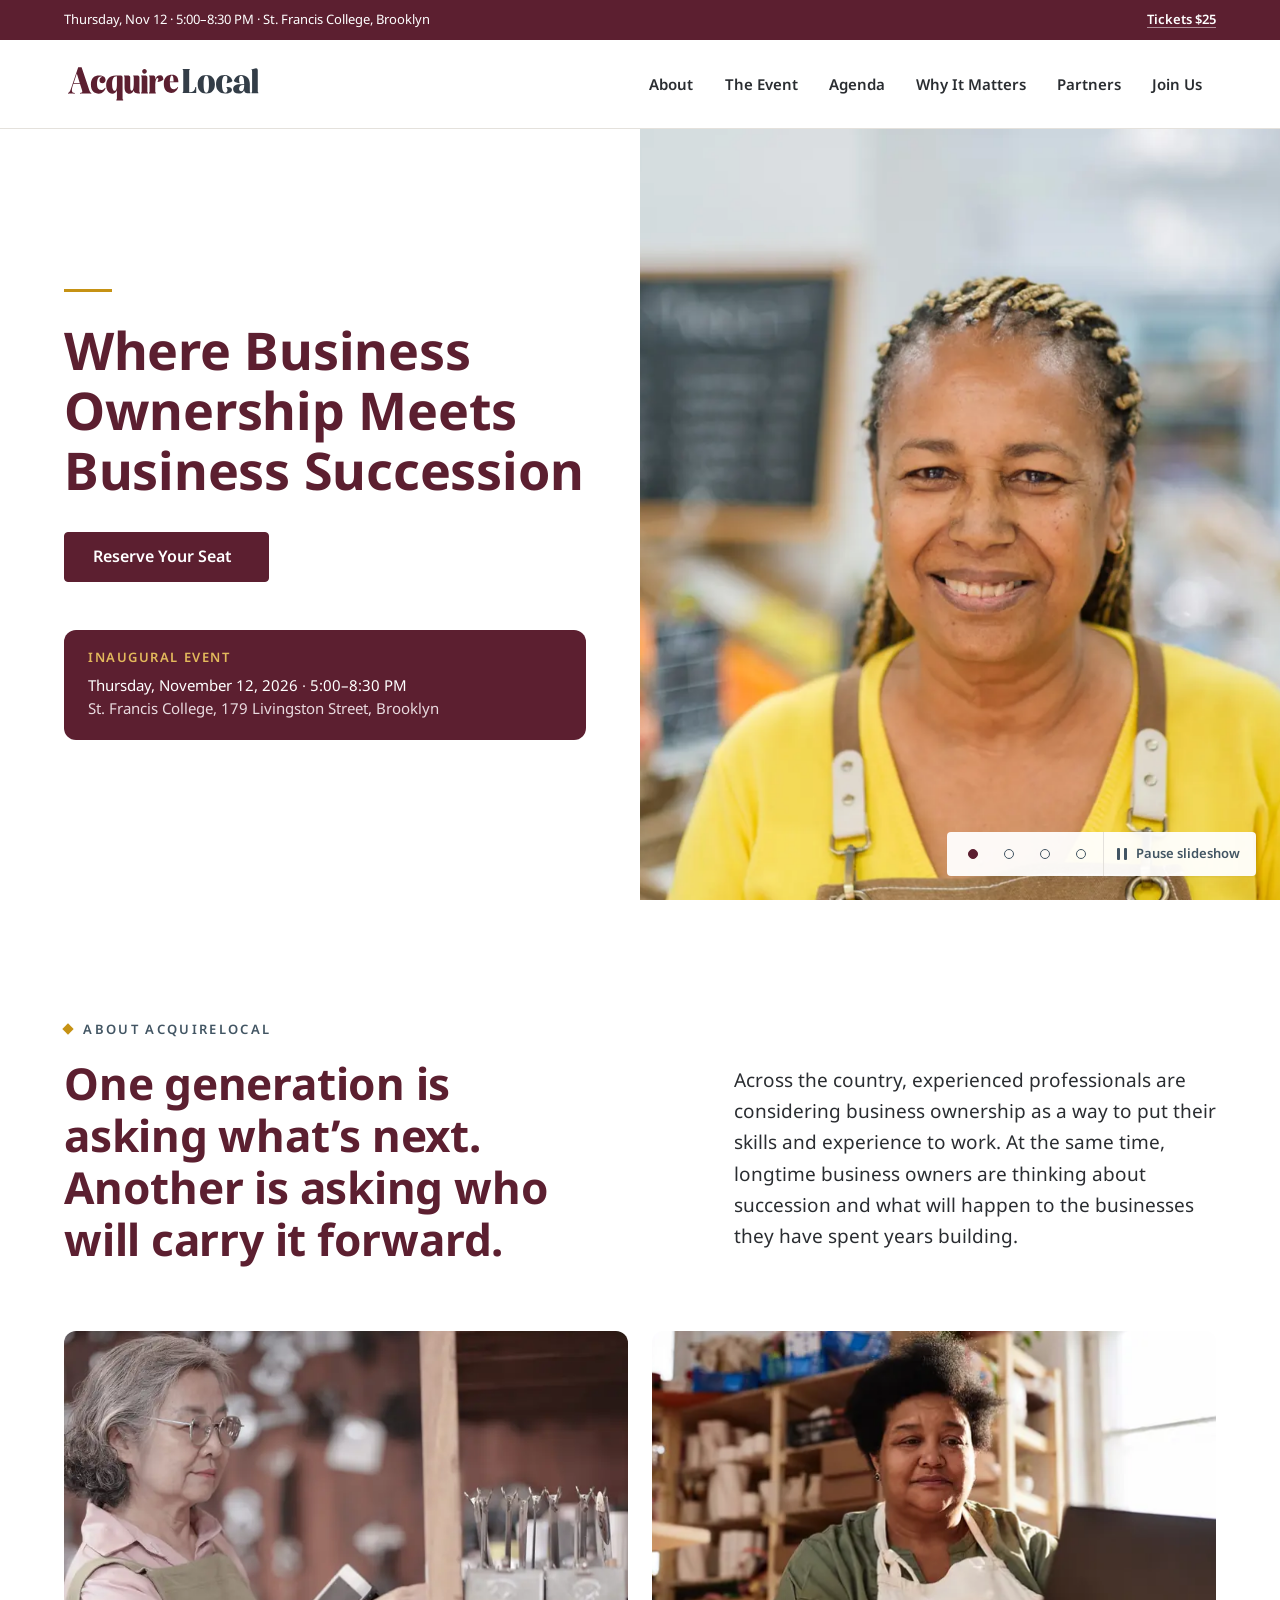
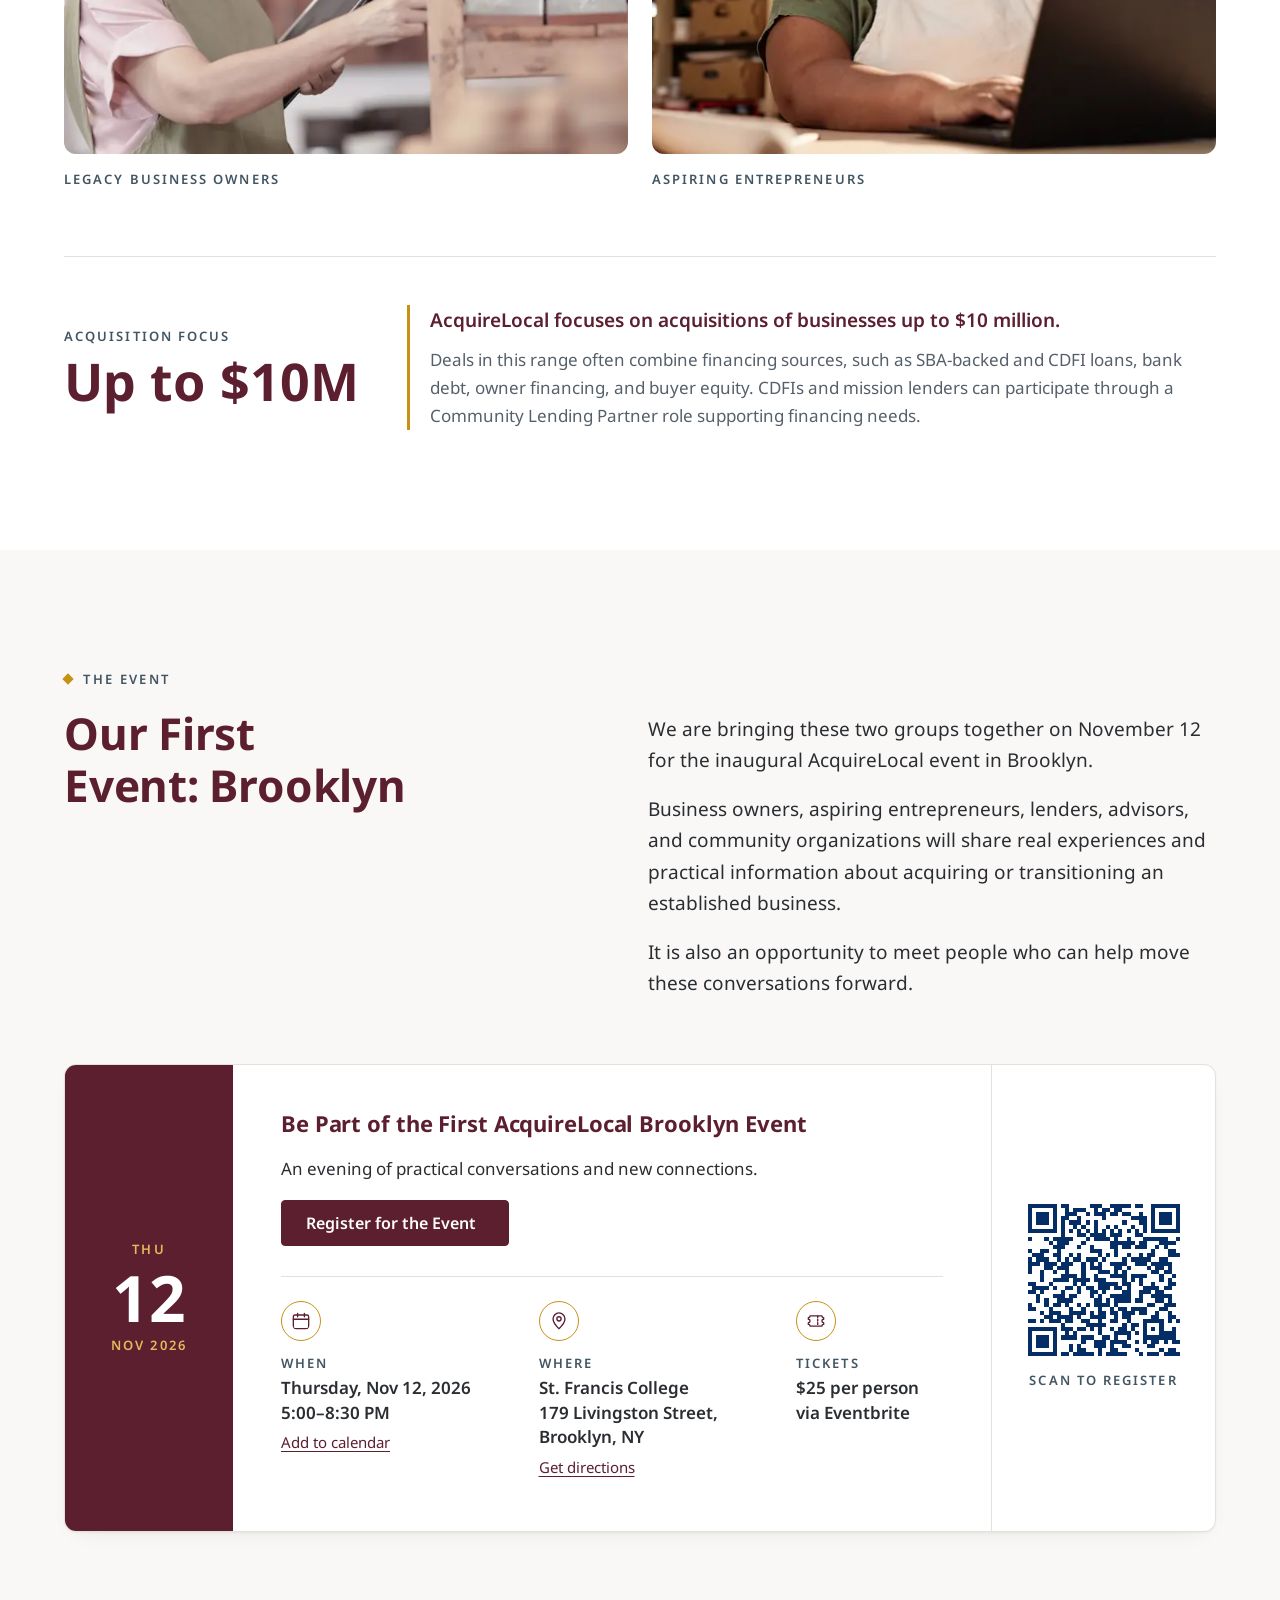
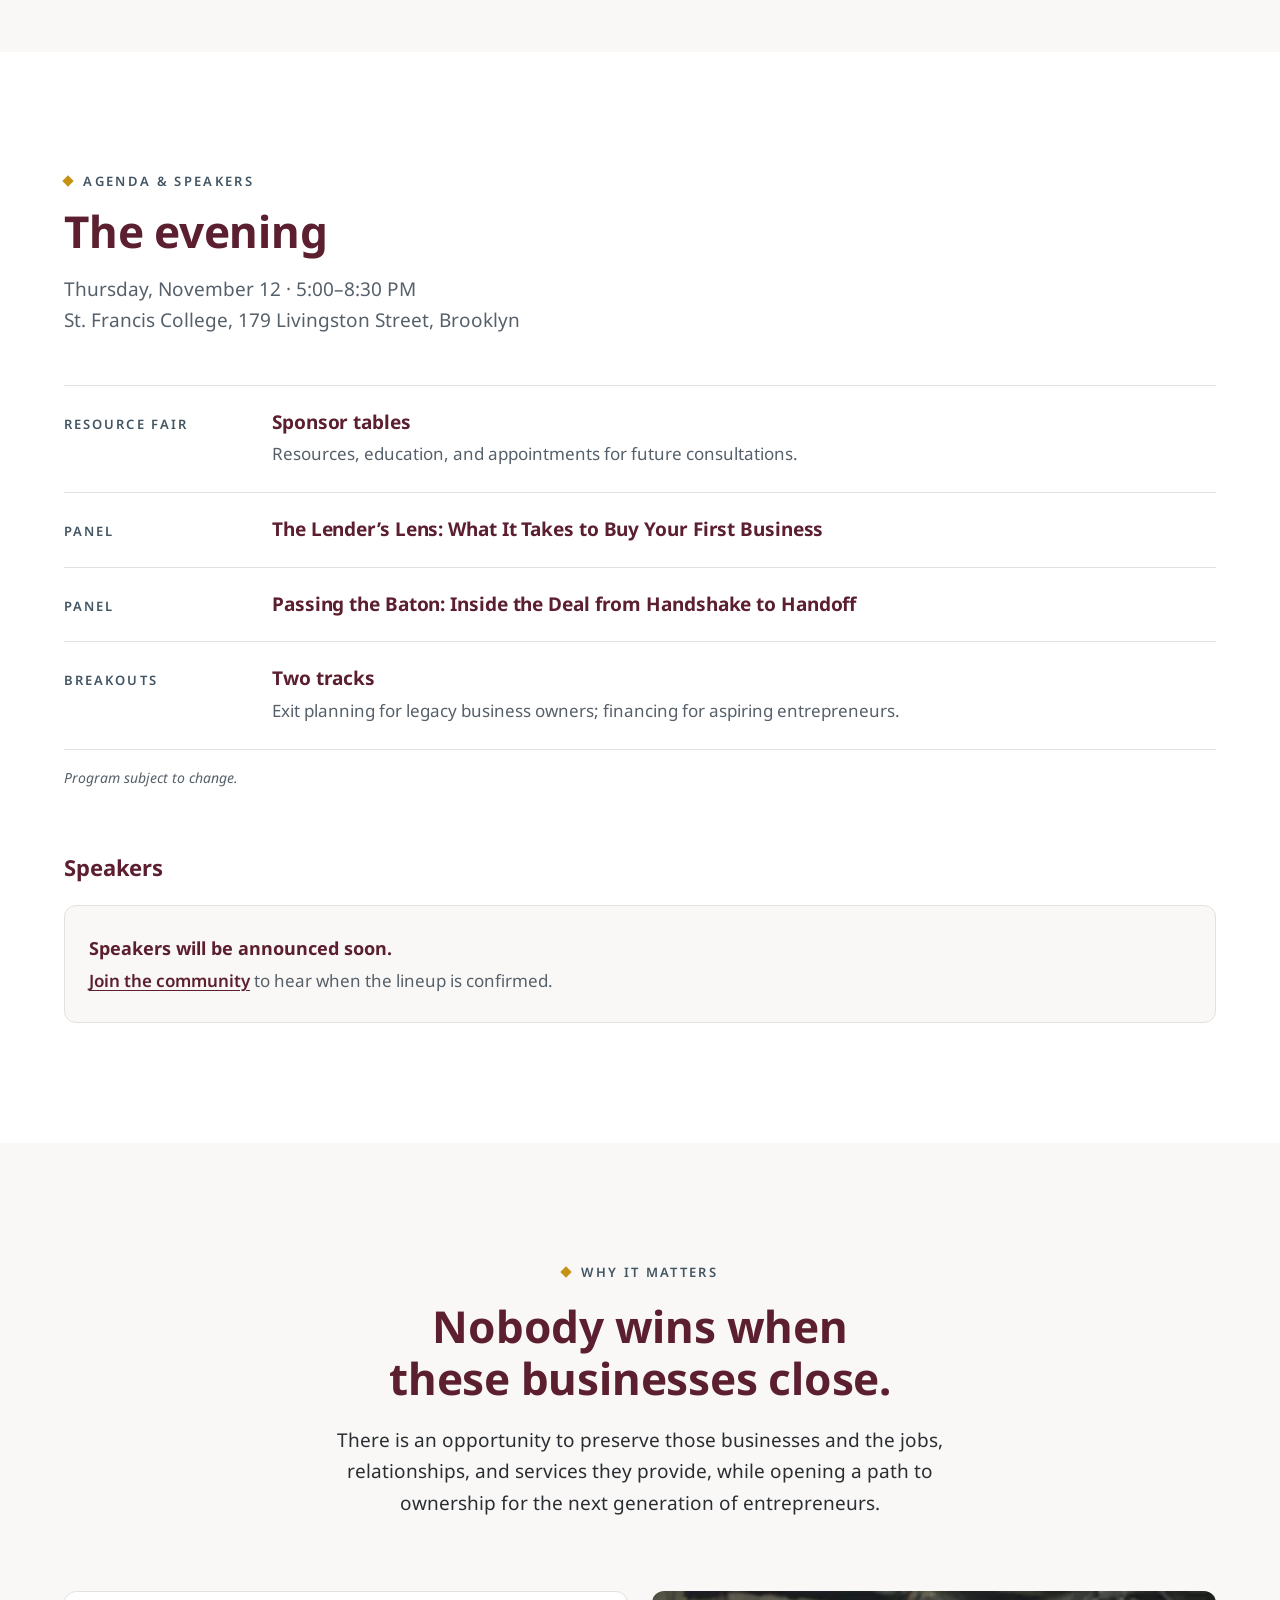
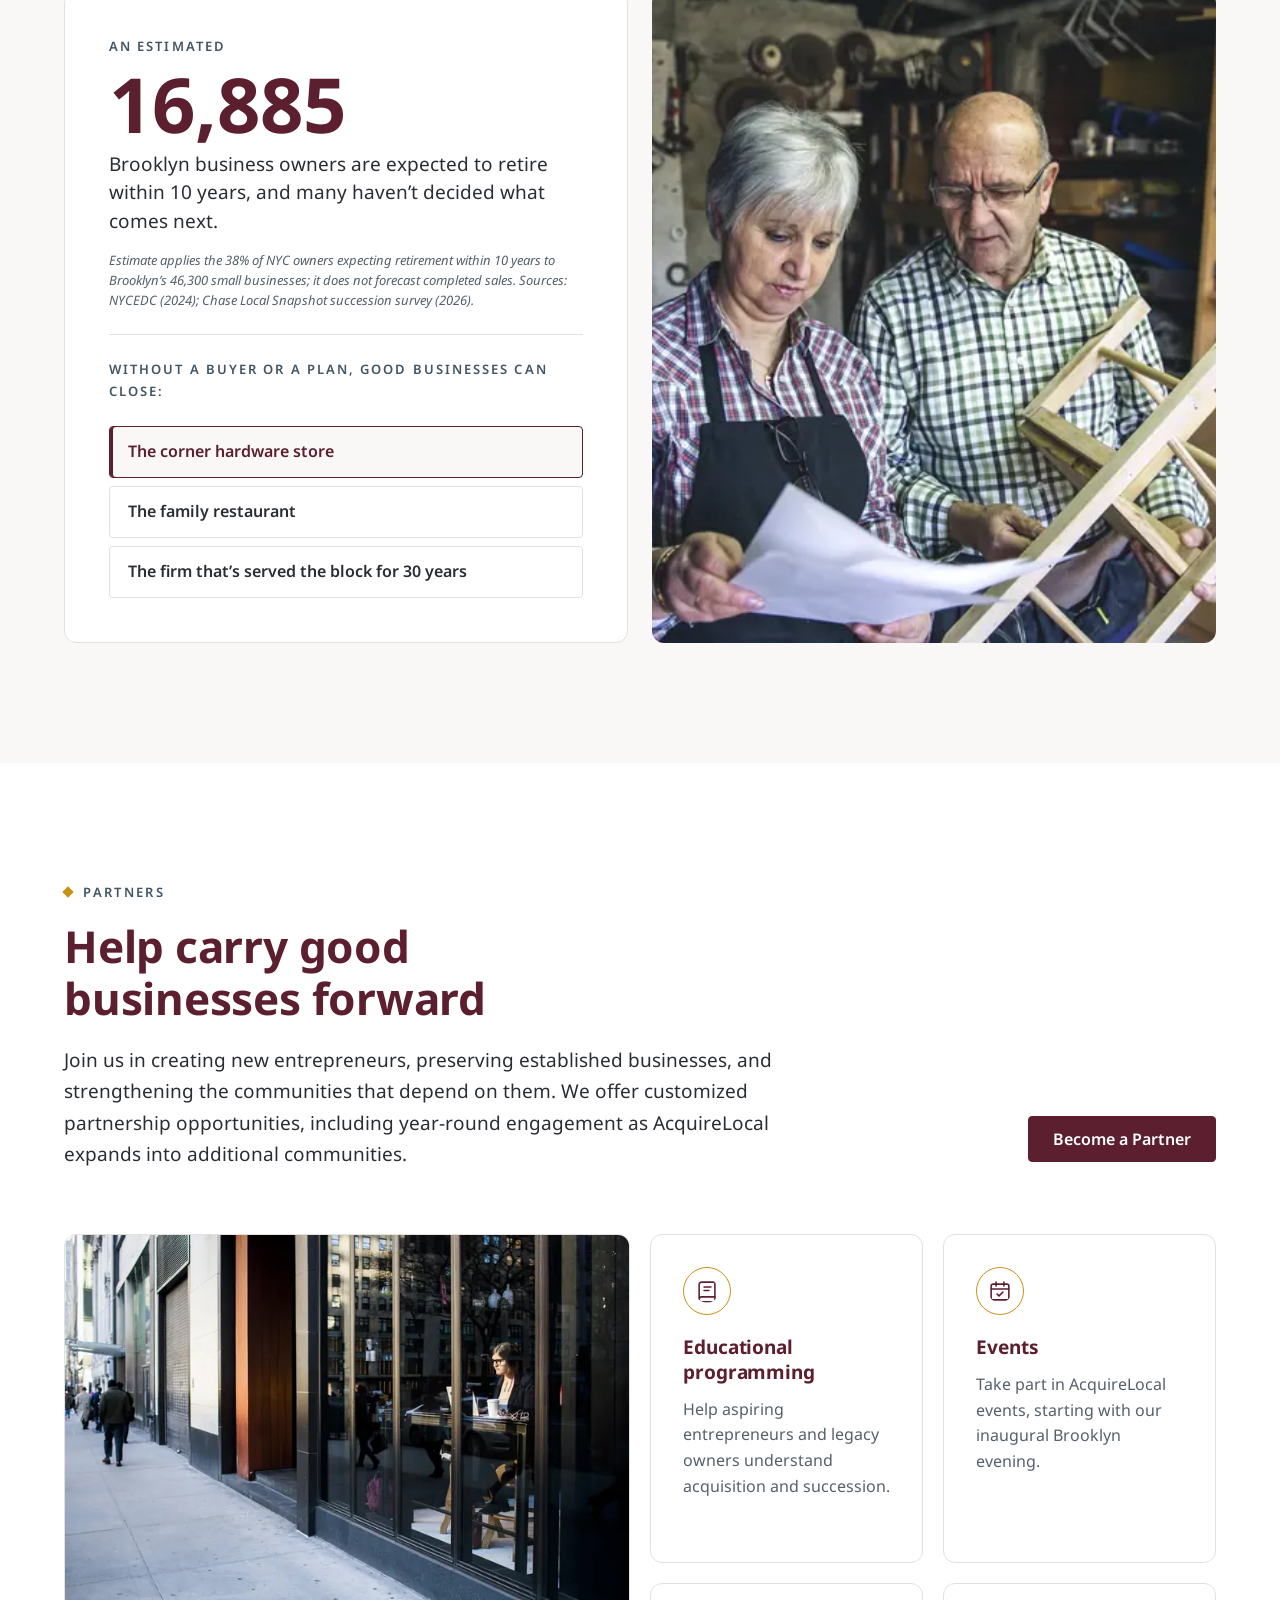
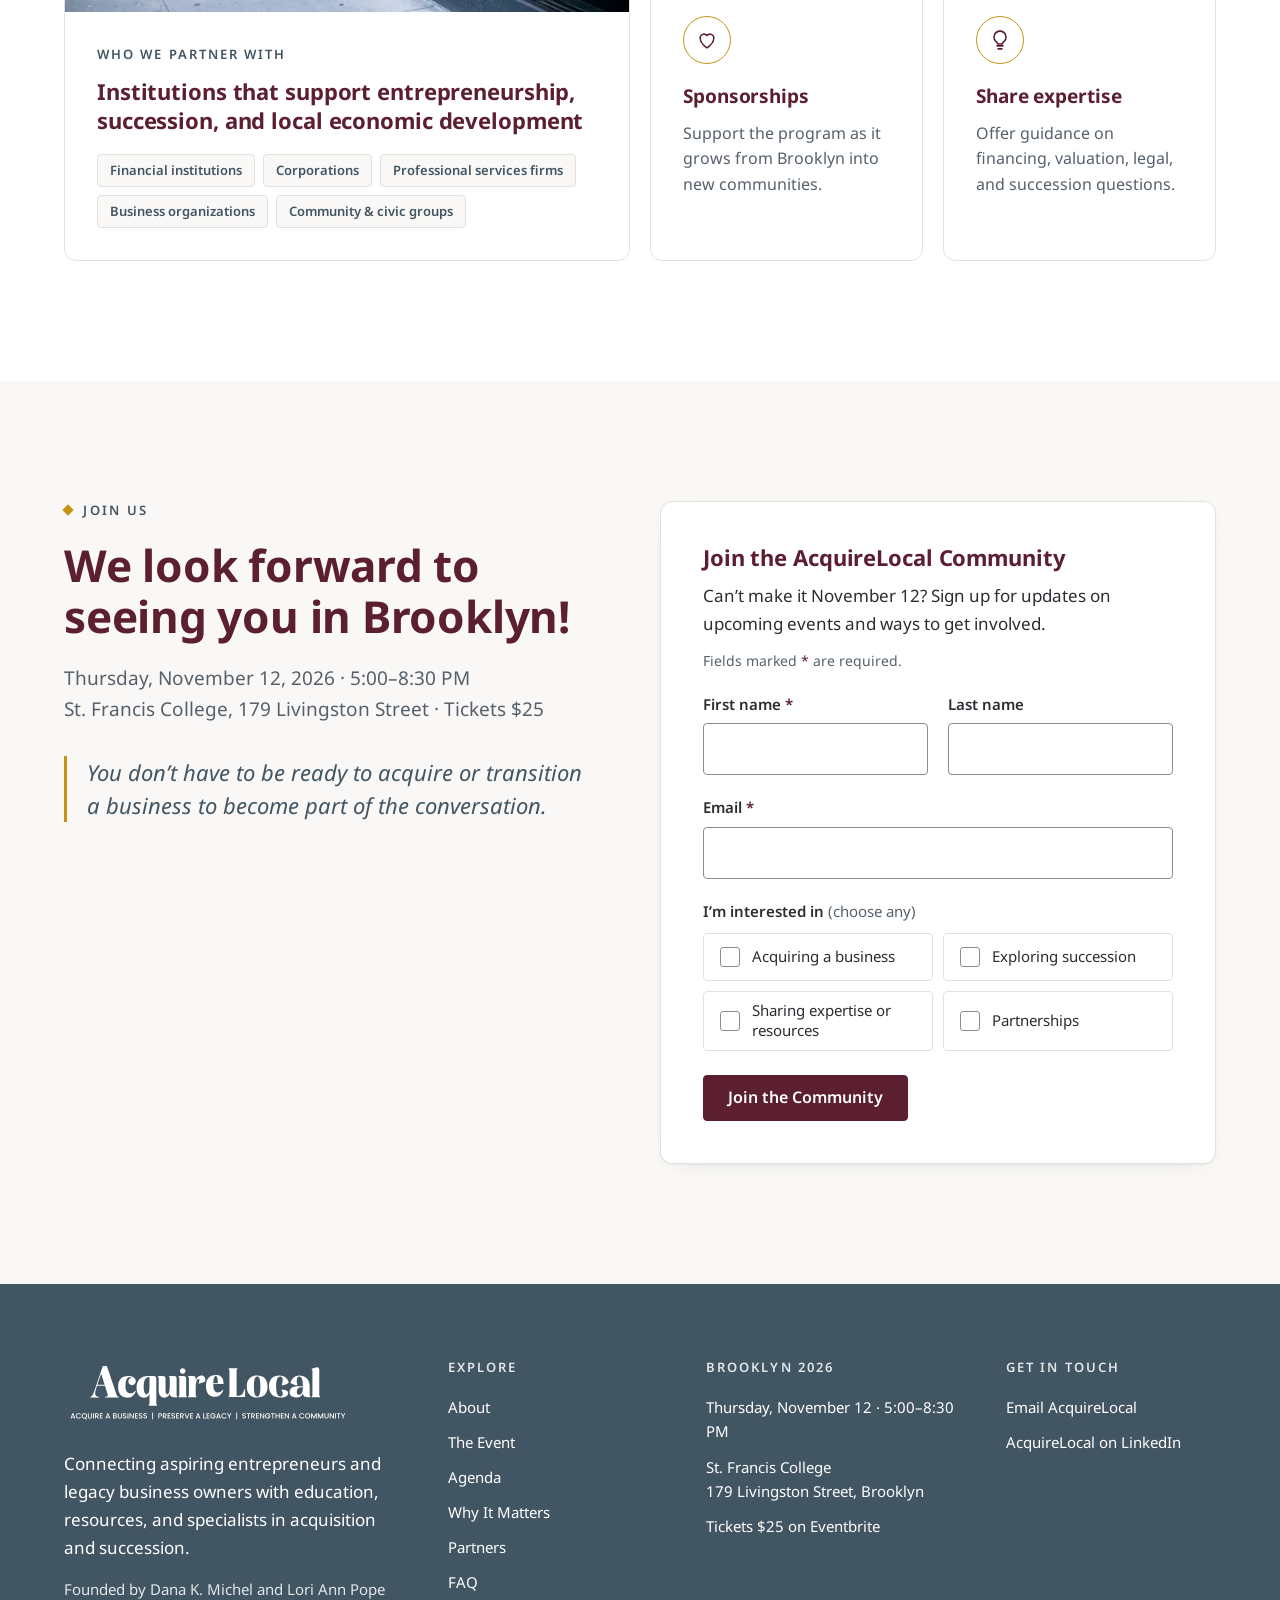
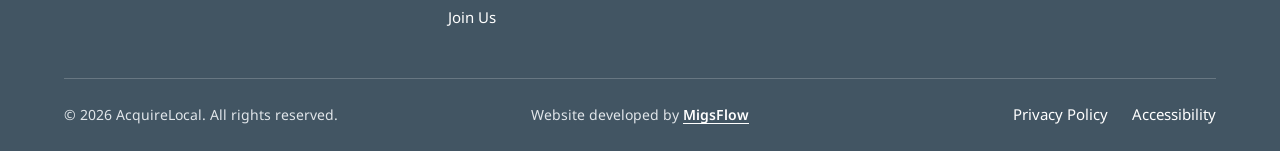
==== commit e4ca2468: "Update" ====
--- a/index.html
+++ b/index.html
@@ -51,7 +51,8 @@
     <div class="nav">
       <div class="container nav__inner">
         <a class="nav__logo" href="#">
-          <img class="nav__logo-img" src="images/brand/wordmark.svg" alt="AcquireLocal home" width="463" height="100">
+          <img class="nav__logo-img" src="images/brand/wordmark.svg" alt="" width="463" height="100">
+          <span class="visually-hidden">AcquireLocal home</span>
         </a>
 
         <button class="nav__toggle" type="button" aria-expanded="false" aria-controls="nav-menu">
